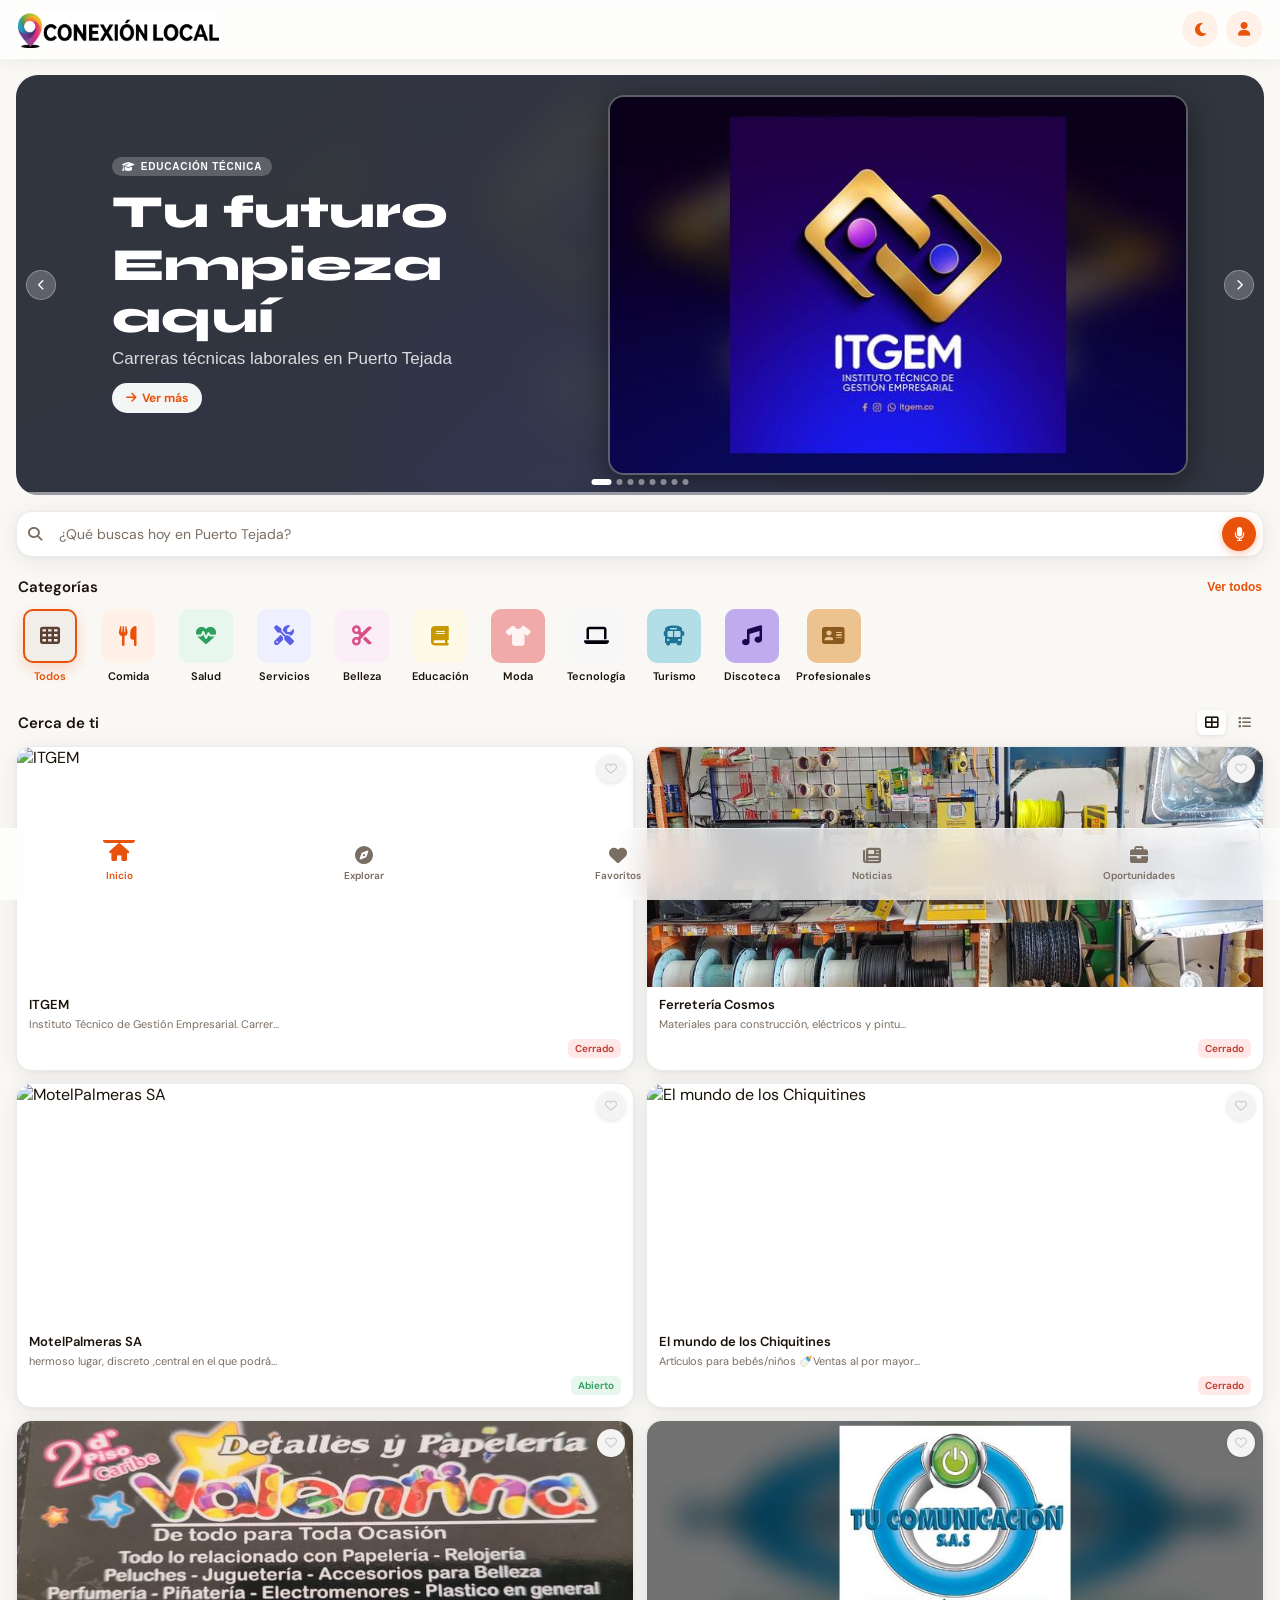
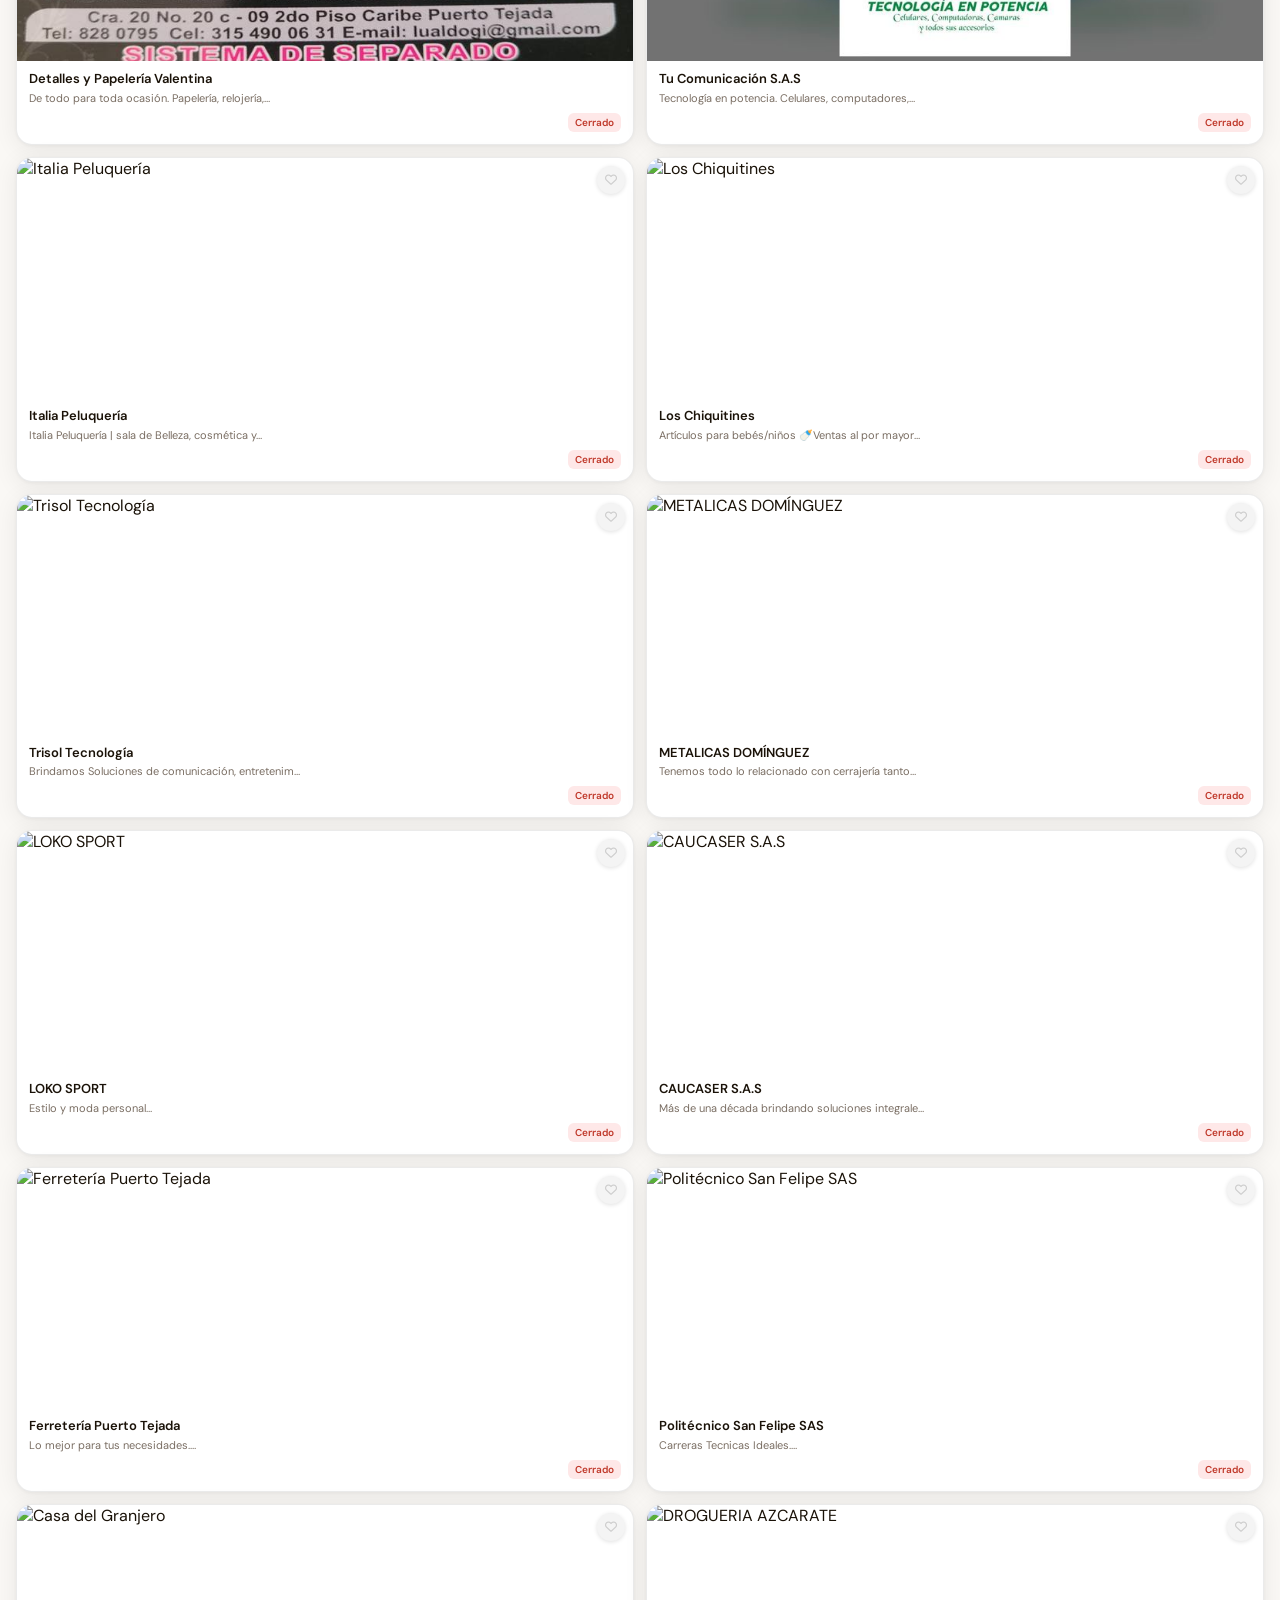
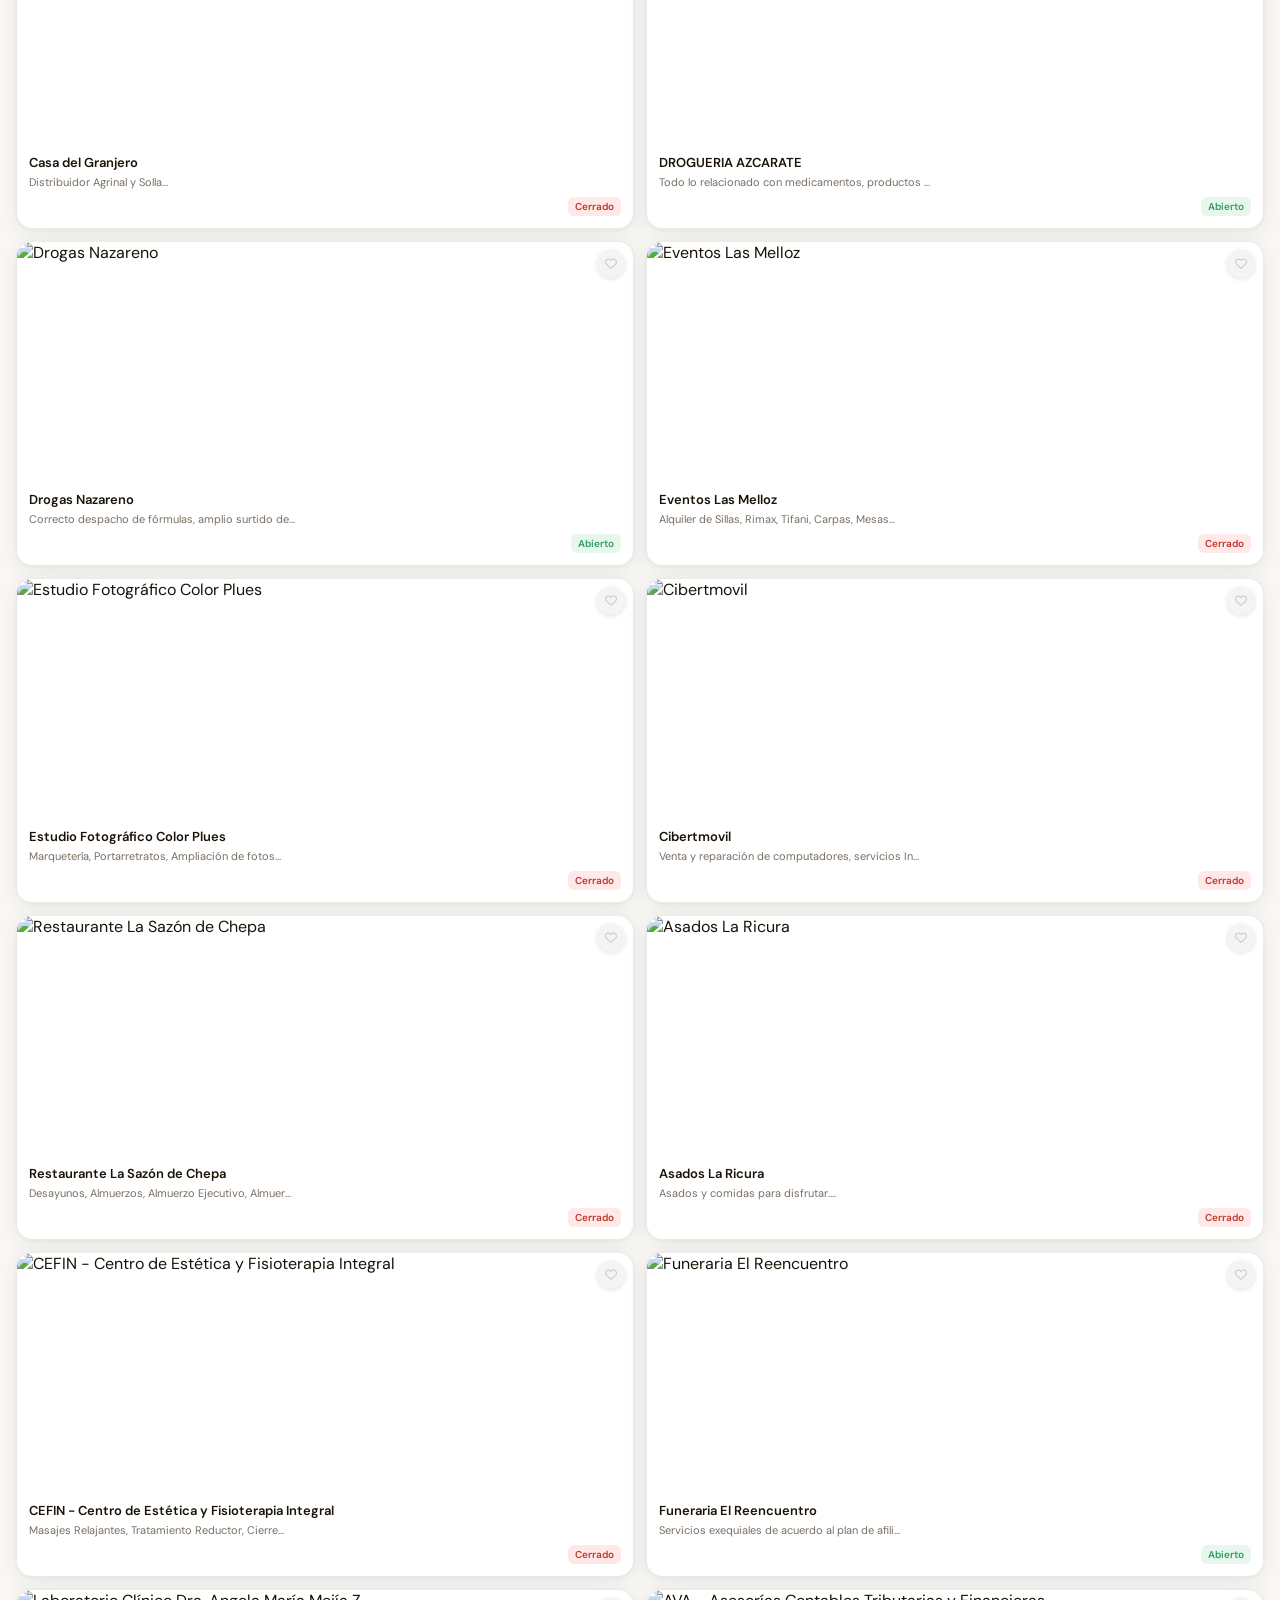
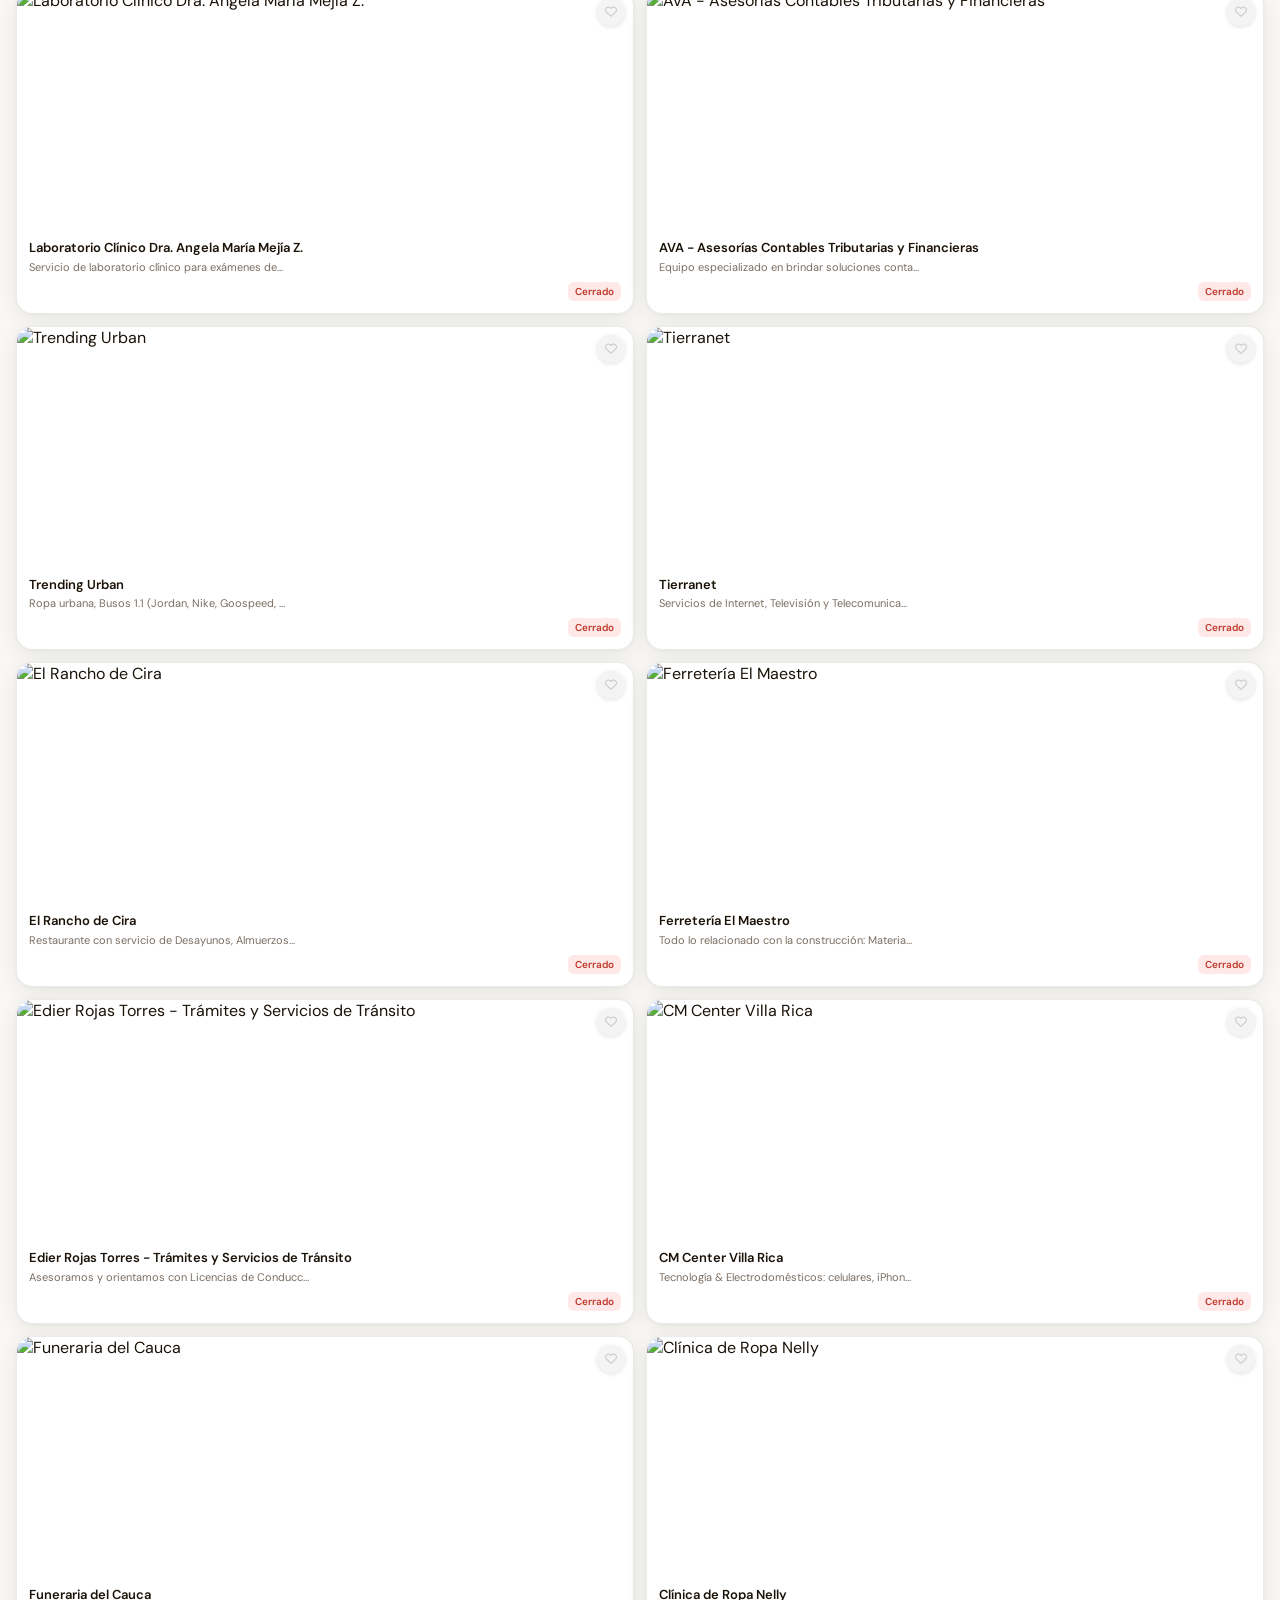
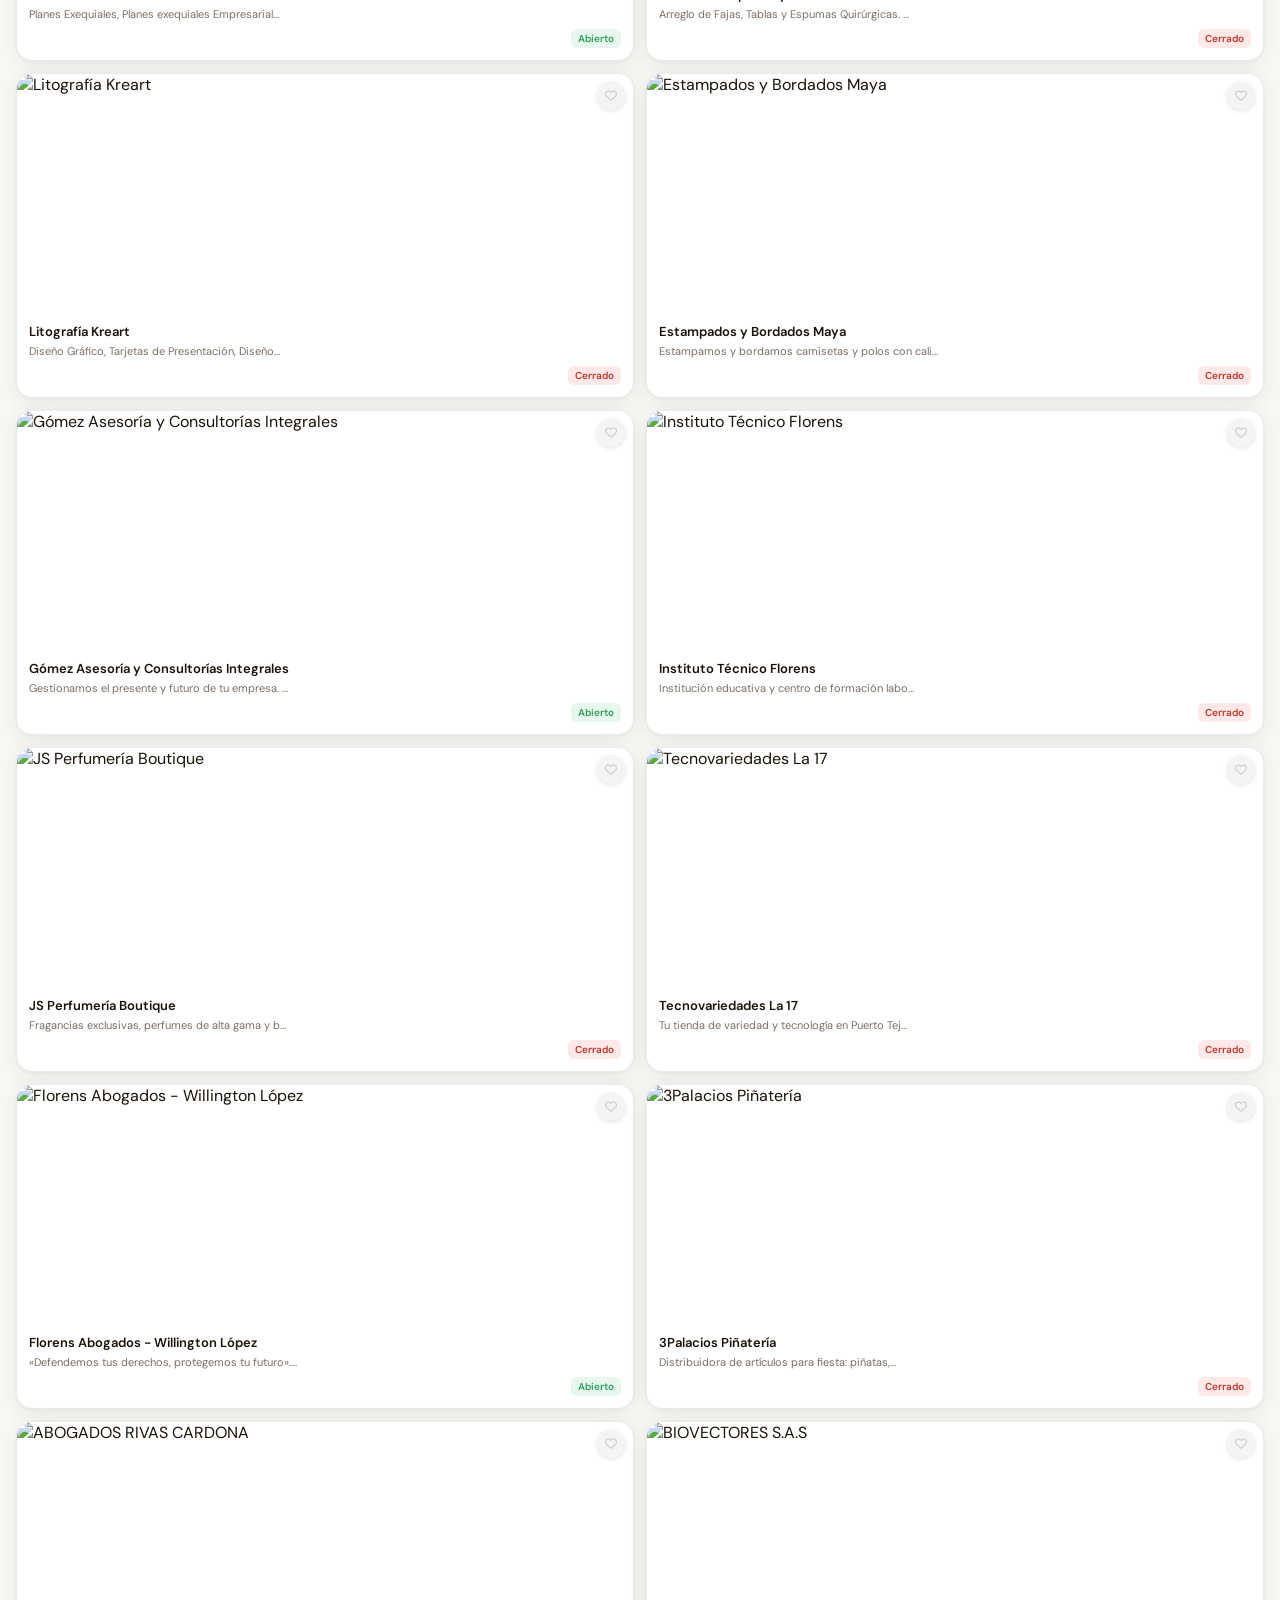
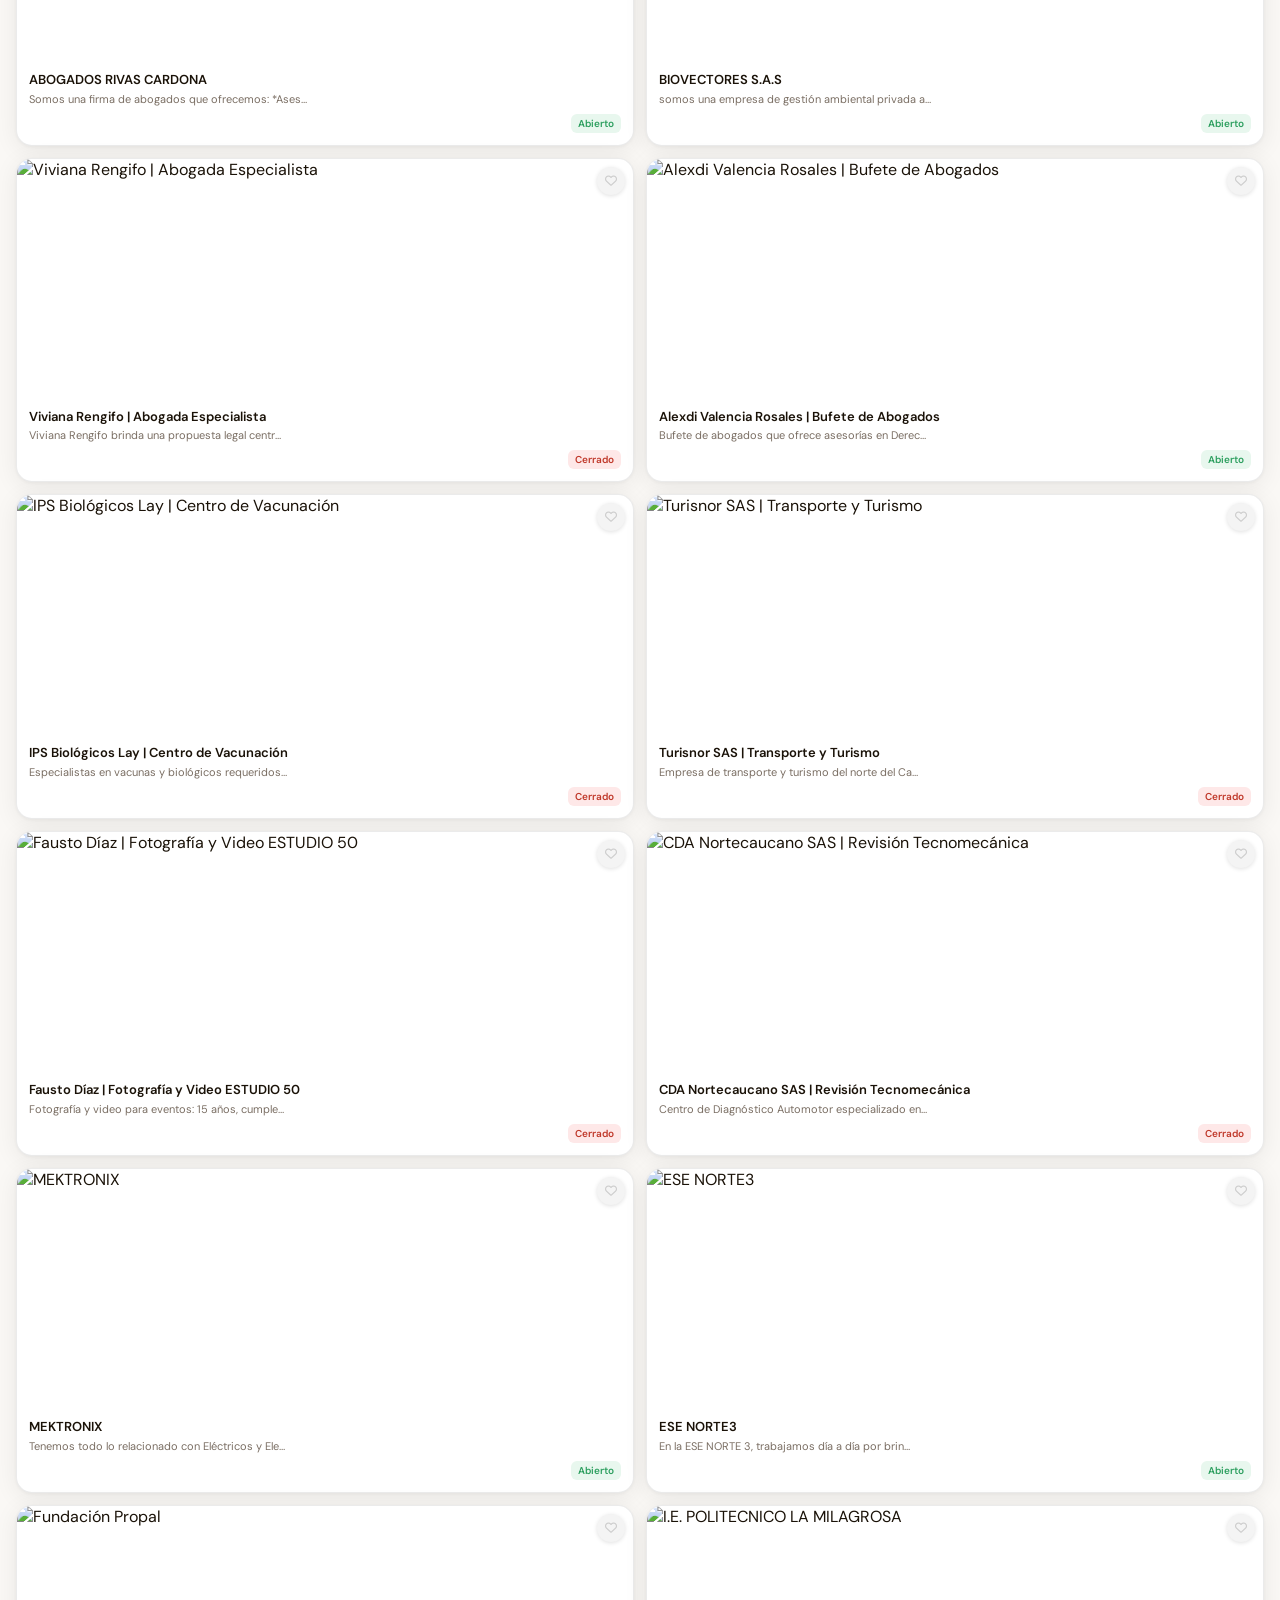
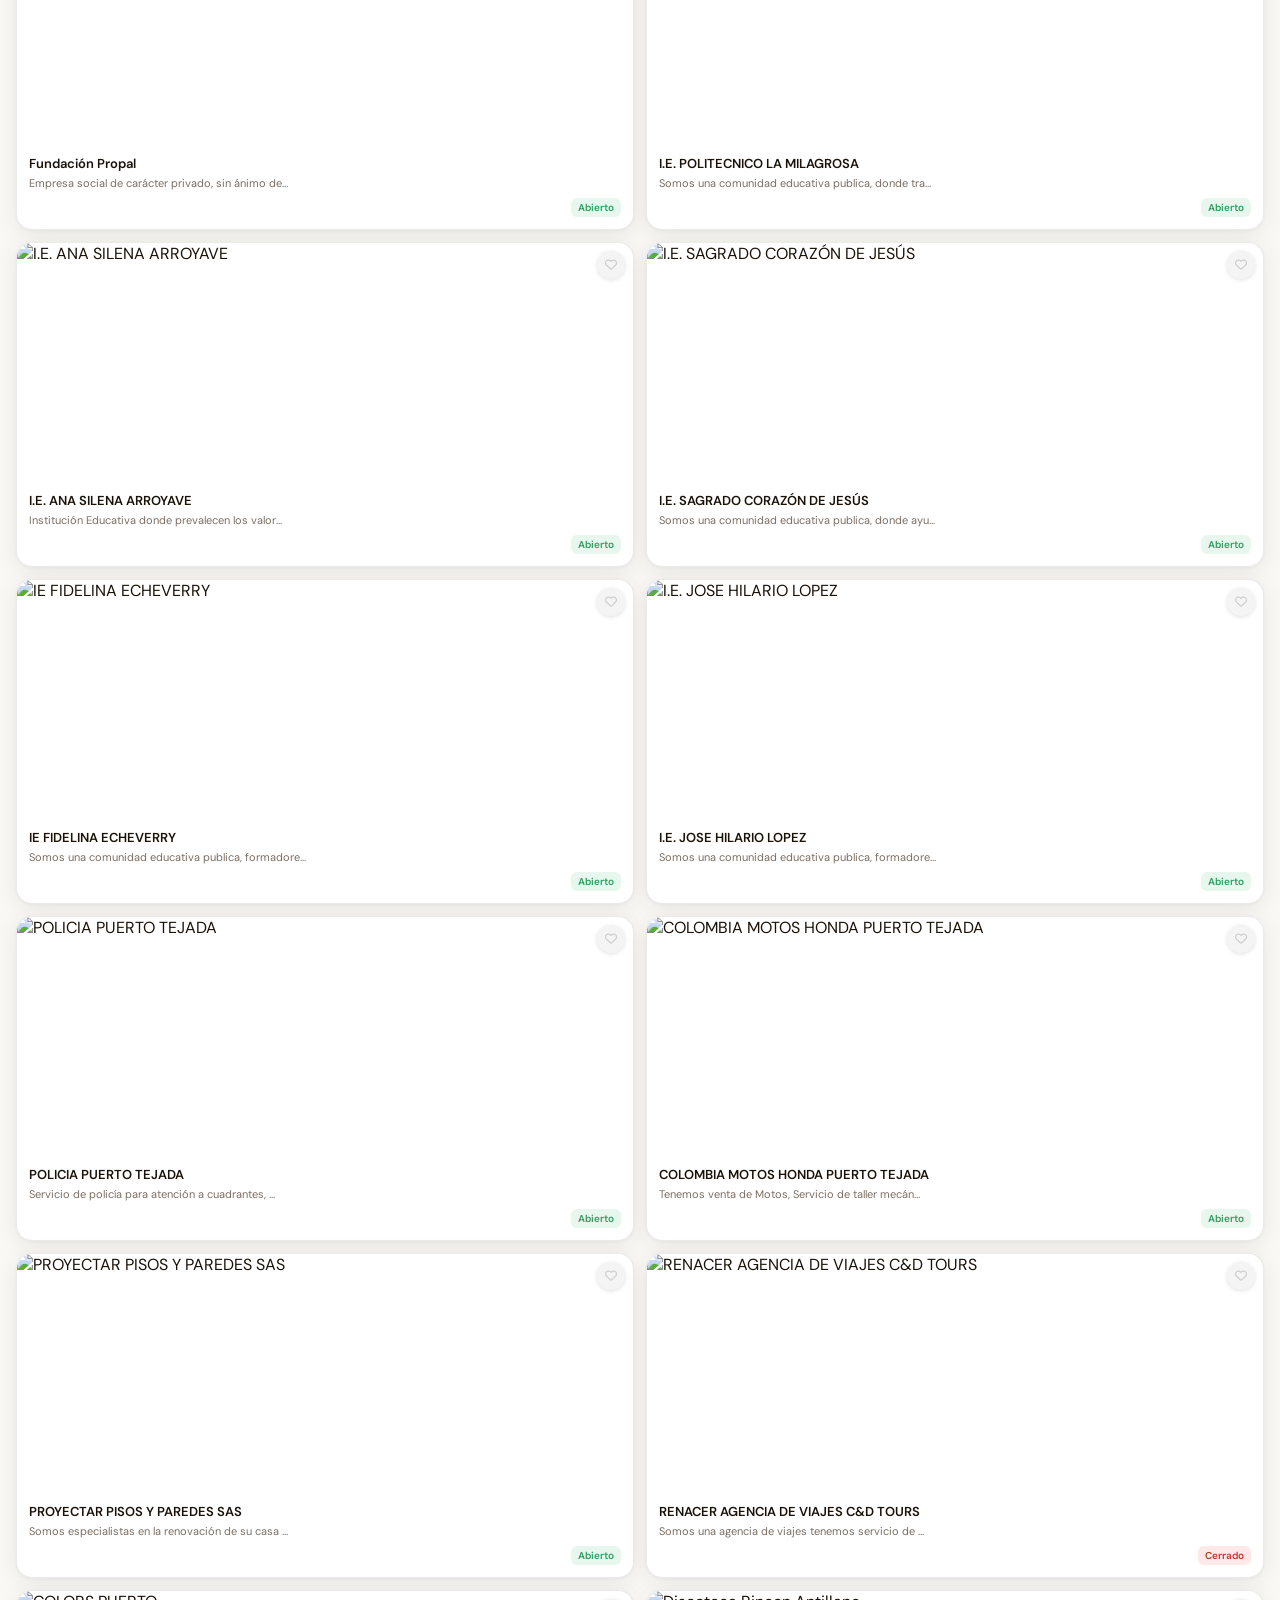
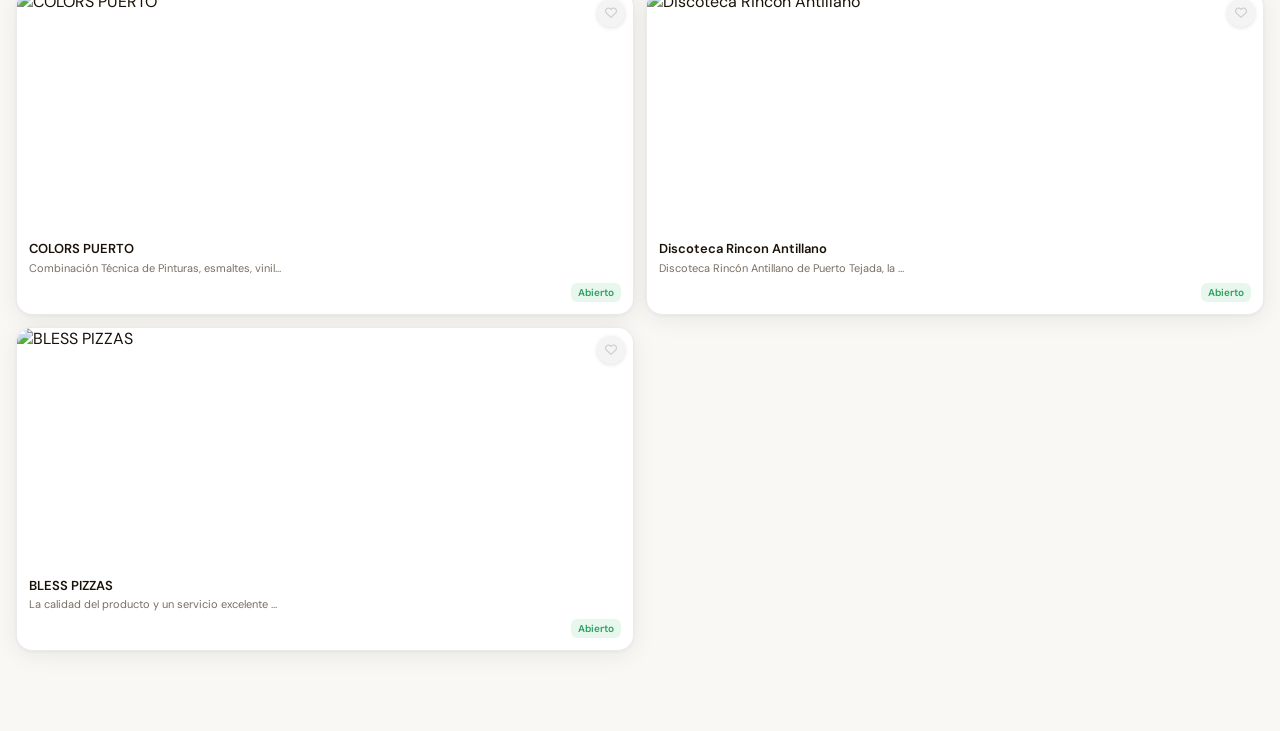
==== index.html @ dcbc68e5 "Add files via upload" ====
<!DOCTYPE html>
<html lang="es">
<head>
<meta charset="UTF-8">
<meta name="viewport" content="width=device-width, initial-scale=1.0, maximum-scale=1.0">

<!-- ── SEGURIDAD ── -->

<meta name="referrer" content="strict-origin-when-cross-origin">
<meta http-equiv="X-Content-Type-Options" content="nosniff">

<title>Conexión Local</title>
<link rel="manifest" href="manifest.json">
<link rel="stylesheet" href="estilo.css?v=20261007">
<meta name="theme-color" content="#E8520A">
<meta name="mobile-web-app-capable" content="yes">
<meta name="apple-mobile-web-app-capable" content="yes">
<meta name="apple-mobile-web-app-status-bar-style" content="default">
<link rel="apple-touch-icon" href="icon-192.png">
<link href="https://fonts.googleapis.com/css2?family=Syne:wght@700;800&family=DM+Sans:wght@400;500;600&display=swap" rel="stylesheet">
<link href="https://cdnjs.cloudflare.com/ajax/libs/font-awesome/6.5.0/css/all.min.css" rel="stylesheet">
<link rel="icon" href="coneico.ico" type="image/x-icon">

<style>
  #viewLoggedIn  { display: none !important; }
  #viewLoggedIn.active  { display: block !important; }
  #viewLoggedOut { display: none !important; }
  #viewLoggedOut.active { display: block !important; }
  #profilePhoto  { display: none; }

  /* LOADER — oculta TODO excepto el loader hasta que JS cargue */
  html { background: #FAF8F5; }
  body > *:not(#pageLoader) { visibility: hidden; }
  #pageLoader {
    position: fixed;
    inset: 0;
    display: flex;
    flex-direction: column;
    align-items: center;
    justify-content: center;
    background: #FAF8F5;
    z-index: 99999;
  }
  #pageLoader.hidden { display: none; }
  body.dark #pageLoader { background: #0F0F13; }
</style>

</head>

<script type="module">
import { initializeApp }                          from 'https://www.gstatic.com/firebasejs/10.12.0/firebase-app.js';
import { getAuth, GoogleAuthProvider, signInWithPopup, signOut, onAuthStateChanged }
                                                  from 'https://www.gstatic.com/firebasejs/10.12.0/firebase-auth.js';
import { getFirestore, doc, setDoc, getDoc }      from 'https://www.gstatic.com/firebasejs/10.12.0/firebase-firestore.js';

const firebaseConfig = {
  apiKey:            "AIzaSyAigNSYEwYQIYp0H5Gut35MlUjmxAvcsmQ",
  authDomain:        "conexion-local-c3e0a.firebaseapp.com",
  projectId:         "conexion-local-c3e0a",
  storageBucket:     "conexion-local-c3e0a.firebasestorage.app",
  messagingSenderId: "401750323632",
  appId:             "1:401750323632:web:d7af8a1403a8c4800e2675"
};

const fbApp     = initializeApp(firebaseConfig);
const auth      = getAuth(fbApp);
const db        = getFirestore(fbApp);
const gProvider = new GoogleAuthProvider();

async function saveFavsCloud(uid, favs) {
  try { await setDoc(doc(db,'users',uid), { favorites: favs }, { merge:true }); }
  catch(e) { console.warn('Firestore write:', e); }
}

async function loadFavsCloud(uid) {
  try {
    const snap = await getDoc(doc(db,'users',uid));
    if (snap.exists() && snap.data().favorites) return snap.data().favorites;
  } catch(e) { console.warn('Firestore read:', e); }
  return null;
}

window._fbSignInGoogle = async function() {
  try {
    document.getElementById('googleBtn').classList.add('loading');
    await signInWithPopup(auth, gProvider);
  } catch(e) {
    document.getElementById('googleBtn').classList.remove('loading');
    if (e.code !== 'auth/popup-closed-by-user')
      showToast('❌ Error al iniciar sesión');
  }
};

window._fbSignOut = async function() {
  await signOut(auth);
  showToast('👋 Sesión cerrada');
};

window._fbSaveFavs = function(uid, favs) { saveFavsCloud(uid, favs); };

onAuthStateChanged(auth, async (user) => {
  window._fbUser = user || null;
  if (user) {
    const cloudFavs = await loadFavsCloud(user.uid);
    if (cloudFavs) {
      const merged = [...new Set([...favorites, ...cloudFavs])];
      favorites.length = 0;
      merged.forEach(f => favorites.push(f));
      localStorage.setItem('cl_fav', JSON.stringify(favorites));
      render(activeFilter ? data.filter(d => d.cat === activeFilter) : data);
    }
    showToast(`👋 ¡Hola, ${user.displayName.split(' ')[0]}!`);
  }
  if (typeof window._fbUpdateProfileUI === 'function')
    window._fbUpdateProfileUI(user);
});
</script>


<body>

<div class="loader-wrapper" id="pageLoader" style="visibility:visible">
  <img src="coneico.png" alt="Cargando..." class="pin-loader">
  <div class="pin-shadow"></div>
</div>


<!-- HEADER -->
<header>
  <img src="[data-uri]" class="header-logo" alt="Conexión Local">
  <div class="header-right">
    <button class="dark-toggle" id="darkToggle" onclick="toggleDark()" aria-label="Cambiar modo oscuro" title="Modo oscuro">
      <i class="fas fa-moon" id="darkIcon" aria-hidden="true"></i>
    </button>
    <button class="avatar-btn" onclick="openProfile()" aria-label="Abrir perfil">
      <i class="fas fa-user" aria-hidden="true"></i>
    </button>

    <button class="dark-toggle install-btn" id="btn-install"
    aria-label="Instalar Conexión Local" title="Instalar app" hidden>
    <i class="fas fa-download" aria-hidden="true"></i>
   </button>

  </div>
  
</header>

<!-- iOS Install Modal -->
<div class="ios-modal" id="ios-install-modal" hidden>
  <div class="ios-modal-content" role="dialog" aria-modal="true" aria-labelledby="ios-modal-title">
    <header>
      <h2 id="ios-modal-title">📲 Instalar Conexión Local</h2>
      <button class="ios-close" id="ios-modal-close" aria-label="Cerrar">✕</button>
    </header>
    <div class="ios-modal-body">
      <p>Para instalar la app en tu iPhone o iPad:</p>
      <ol class="hint-small" style="padding-left:1.2rem;margin-top:0.5rem;line-height:1.8;">
        <li>Toca el botón <strong>Compartir</strong> <span style="font-size:1.1rem;">⎙</span> en Safari</li>
        <li>Selecciona <strong>"Agregar a pantalla de inicio"</strong></li>
        <li>Toca <strong>"Agregar"</strong></li>
      </ol>
      <div style="display:flex;gap:10px;margin-top:1rem;justify-content:flex-end;">
        <button class="ios-close" id="ios-modal-done"
          style="background:var(--primary);color:#fff;border:none;padding:8px 16px;border-radius:8px;font-weight:600;cursor:pointer;">
          ¡Entendido!
        </button>
      </div>
    </div>
  </div>
</div>



<!-- CONTENIDO INICIO / DIRECTORIO -->
<div id="sectionInicio">

<!-- HERO CAROUSEL -->
<div class="hero-carousel" id="heroCarousel">
  <div class="hero-track" id="heroTrack">

    <!-- Slide 1 — ITGEM -->
    <div class="hero-slide banner-educacion">
      <div class="hero-slide-bg" style="background-image:url('[data-uri]');"></div>
      <div class="hero-content">
        <div class="hero-tag"><i class="fas fa-graduation-cap"></i> Educación técnica</div>
        <div class="hero-title">Tu futuro<br>Empieza aquí</div>
        <div class="hero-sub">Carreras técnicas laborales en Puerto Tejada</div>
        <button class="hero-cta" onclick="filterCategory('educacion',document.querySelector('[data-cat=educacion]'))"><i class="fas fa-arrow-right"></i> Ver más</button>
      </div>
      <div class="hero-img-side"><img src="[data-uri]" alt="ITGEM"></div>
    </div>

    <!-- Slide 2 — Tu Comunicación -->
    <div class="hero-slide banner-comunicacion">
      <div class="hero-slide-bg" style="background-image:url('[data-uri]');"></div>
      <div class="hero-content">
        <div class="hero-tag"><i class="fas fa-mobile-alt"></i> Tecnología</div>
        <div class="hero-title">Tecnología<br>En potencia</div>
        <div class="hero-sub">Celulares, computadores y servicio técnico</div>
        <button class="hero-cta" onclick="filterCategory('servicios',document.querySelector('[data-cat=servicios]'))"><i class="fas fa-arrow-right"></i> Ver más</button>
      </div>
      <div class="hero-img-side"><img src="[data-uri]" alt="Tu Comunicación"></div>
    </div>

    <!-- Slide 3 — Ferretería Cosmos -->
    <div class="hero-slide banner-ferreteria">
      <div class="hero-slide-bg" style="background-image:url('[data-uri]');"></div>
      <div class="hero-content">
        <div class="hero-tag"><i class="fas fa-tools"></i> Ferretería</div>
        <div class="hero-title">Todo para<br>Construir</div>
        <div class="hero-sub">Materiales, eléctricos, pinturas y más</div>
        <button class="hero-cta" onclick="filterCategory('servicios',document.querySelector('[data-cat=servicios]'))"><i class="fas fa-arrow-right"></i> Ver más</button>
      </div>
      <div class="hero-img-side"><img src="[data-uri]" alt="Ferretería Cosmos"></div>
    </div>

    <!-- Slide 4 — Papelería Valentina -->
    <div class="hero-slide banner-papeleria">
      <div class="hero-slide-bg" style="background-image:url('[data-uri]');"></div>
      <div class="hero-content">
        <div class="hero-tag"><i class="fas fa-star"></i> De todo para ti</div>
        <div class="hero-title">De todo Para<br>Toda Ocasión</div>
        <div class="hero-sub">Papelería, regalos, juguetes y corresponsal</div>
        <button class="hero-cta" onclick="filterCategory('servicios',document.querySelector('[data-cat=servicios]'))"><i class="fas fa-arrow-right"></i> Ver más</button>
      </div>
      <div class="hero-img-side"><img src="[data-uri]" alt="Papelería Valentina"></div>
    </div>

    <!-- Slide 5 — Italia Peluquería -->
    <div class="hero-slide banner-belleza">
      <div class="hero-slide-bg" style="background-image:url('imagen/SalonBelleza.jpg');"></div>
      <div class="hero-content">
        <div class="hero-tag"><i class="fas fa-star"></i> Belleza para ti</div>
        <div class="hero-title">Cortes y Uñas<br>Perfectas.</div>
        <div class="hero-sub">Peluqueria, Keratina, terapias capilares, cortes, Uñas, Iluminaciones Y mas</div>
        <button class="hero-cta" onclick="filterCategory('belleza',document.querySelector('[data-cat=belleza]'))"><i class="fas fa-arrow-right"></i> Ver más</button>
      </div>
      <div class="hero-img-side"><img src="imagen/italiLogo.jpeg" alt="Belleza">
      </div>
    </div>

    <!-- Slide 6 — CAUCASER S.A.S -->
    <div class="hero-slide banner-caucaser">
      <div class="hero-slide-bg" style="background-image:url('imagen/Caucaser.png');"></div>
      <div class="hero-content">
        <div class="hero-tag"><i class="fas fa-star"></i>servicios Multiples</div>
        <div class="hero-title">Manten<br>Tu empresa En marcha</div>
        <div class="hero-sub">Jardineria, Aseo, Estibas, Mantenimiento, Suministro de Recursos Humanos, Trabajos de Alto Riesgo</div>
        <button class="hero-cta" onclick="filterCategory('servicios',document.querySelector('[data-cat=servicios]'))"><i class="fas fa-arrow-right"></i> Ver más</button>
      </div>
      <div class="hero-img-side"><img src="imagen/CuacaTeam.png" alt="Caucaser">
      </div>
    </div>

    <!-- Slide 7 — Motel -->
    <div class="hero-slide banner-hospedaje">
      <div class="hero-slide-bg" style="background-image:url('imagen/HotelImagen.jpg');"></div>
      <div class="hero-content">
        <div class="hero-tag"><i class="fas fa-star"></i>Hospedaje</div>
        <div class="hero-title">Momentos <br>Que no Olvidarás.</div>
        <div class="hero-sub">Habitaciones sencillas,habitaciones con aire,suit,piscina</div>
        <button class="hero-cta" onclick="filterCategory('servicios',document.querySelector('[data-cat=servicios]'))"><i class="fas fa-arrow-right"></i> Ver más</button>
      </div>
      <div class="hero-img-side"><img src="imagen/HotelImagen.jpg" alt="MotelPalmeras">
      </div>
    </div>

     <!-- Slide 8 — Trisol Tecnología -->
    <div class="hero-slide banner-tecnologia-trisol">
      <div class="hero-slide-bg" style="background-image:url('imagen/LocalTri.jpeg');"></div>
      <div class="hero-content">
        <div class="hero-tag"><i class="fas fa-star"></i>Tecnología</div>
        <div class="hero-title">Trisol <br>Tecnología</div>
        <div class="hero-sub">Claro, iPhone, Crédito, Tecnología, Smartphones, Celular, Samsung, Xioami, Financiación, Internet, E-sim, Cuotas, Comunicación</div>
        <button class="hero-cta" onclick="filterCategory('servicios',document.querySelector('[data-cat=servicios]'))"><i class="fas fa-arrow-right"></i> Ver más</button>
      </div>
      <div class="hero-img-side"><img src="imagen/LocalTri.jpeg" alt="Caucaser">
      </div>
    </div>

  </div>

  <button class="hero-arrow prev" id="heroPrev"><i class="fas fa-chevron-left"></i></button>
  <button class="hero-arrow next" id="heroNext"><i class="fas fa-chevron-right"></i></button>
  <div class="hero-dots" id="heroDots"></div>
  <div class="hero-progress" id="heroProgress"></div>
</div>

<!-- SEARCH -->
<div class="search-wrap">
  <i class="fas fa-search search-icon"></i>
  <input class="search-input" id="searchInput" placeholder="¿Qué buscas hoy en Puerto Tejada?" maxlength="100" autocomplete="off" spellcheck="false">
  <button class="voice-btn" id="voiceBtn" title="Buscar por voz">
    <i class="fas fa-microphone" id="voiceIcon"></i>
  </button>
</div>

<!-- CATEGORIES -->
<div class="section-header">
  <span class="section-title">Categorías</span>
  <button class="section-link" onclick="filterCategory(null)">Ver todos</button>
</div>

<div class="categories" id="categoriesRow">
  <div class="category active" data-cat="todos" onclick="filterCategory(null, this)">
    <div class="cat-icon cat-todos"><i class="fas fa-th"></i></div>
    <span class="cat-label">Todos</span>
  </div>
  <div class="category" data-cat="comida" onclick="filterCategory('comida', this)">
    <div class="cat-icon cat-comida"><i class="fas fa-utensils"></i></div>
    <span class="cat-label">Comida</span>
  </div>
  <div class="category" data-cat="salud" onclick="filterCategory('salud', this)">
    <div class="cat-icon cat-salud"><i class="fas fa-heartbeat"></i></div>
    <span class="cat-label">Salud</span>
  </div>
  <div class="category" data-cat="servicios" onclick="filterCategory('servicios', this)">
    <div class="cat-icon cat-servicios"><i class="fas fa-tools"></i></div>
    <span class="cat-label">Servicios</span>
  </div>
  <div class="category" data-cat="belleza" onclick="filterCategory('belleza', this)">
    <div class="cat-icon cat-belleza"><i class="fas fa-cut"></i></div>
    <span class="cat-label">Belleza</span>
  </div>
  <div class="category" data-cat="educacion" onclick="filterCategory('educacion', this)">
    <div class="cat-icon cat-educacion"><i class="fas fa-book"></i></div>
    <span class="cat-label">Educación</span>
  </div>
  <div class="category" data-cat="moda" onclick="filterCategory('moda', this)">
    <div class="cat-icon cat-moda"><i class="fas fa-t-shirt"></i></div>
    <span class="cat-label">Moda</span>
  </div>
  <div class="category" data-cat="tecnologia" onclick="filterCategory('tecnologia', this)">
    <div class="cat-icon cat-tecnologia"><i class="fas fa-laptop"></i></div>
    <span class="cat-label">Tecnología</span>
  </div>

  <div class="category" data-cat="turismo" onclick="filterCategory('turismo', this)">
    <div class="cat-icon cat-turismo"><i class="fas fa-bus"></i></div>
    <span class="cat-label">Turismo</span>
  </div>

  <div class="category" data-cat="discoteca" onclick="filterCategory('discoteca', this)">
    <div class="cat-icon cat-discoteca"><i class="fas fa-music"></i></div>
    <span class="cat-label">Discoteca</span>
  </div>

  <div class="category" data-cat="profesionales" onclick="filterCategory('profesionales', this)">
    <div class="cat-icon cat-profesionales"><i class="fas fa-address-card"></i></div>
    <span class="cat-label">Profesionales</span>
  </div>
  
</div>

<!-- CARDS -->
<div class="section-header">
  <span class="section-title" id="sectionTitle">Cerca de ti</span>
  <div class="view-toggle">
    <button class="view-btn active" id="gridBtn" onclick="setView('grid')"><i class="fas fa-th-large"></i></button>
    <button class="view-btn" id="listBtn" onclick="setView('list')"><i class="fas fa-list"></i></button>
  </div>
</div>

<div class="cards-wrap">
  <div class="cards" id="cardsGrid"></div>
</div>

</div> <!-- Fin #sectionInicio -->

<!-- SECCIÓN OPORTUNIDADES -->
<div id="sectionOportunidades" class="section-oportunidades" style="display:none;">
  <!-- Oportunidades Hero Banner -->
  <div class="op-hero">
    <div class="op-hero-content">
      <div class="op-badge"><i class="fas fa-briefcase"></i> Oportunidades</div>
      <h1 class="op-hero-title">Tu próximo paso<br>está cerca</h1>
      <p class="op-hero-sub">Descubre oportunidades de empleo, convocatorias y más en tu comunidad.</p>
    </div>
    <div class="op-hero-art">
      <svg class="op-illustration-svg" viewBox="0 0 280 200" fill="none" xmlns="http://www.w3.org/2000/svg" aria-hidden="true">
        <defs>
          <linearGradient id="opGradSun" x1="0%" y1="0%" x2="100%" y2="100%">
            <stop offset="0%" stop-color="#FF9E66" />
            <stop offset="100%" stop-color="#E8520A" />
          </linearGradient>
          <linearGradient id="opGradBg" x1="0%" y1="0%" x2="100%" y2="100%">
            <stop offset="0%" stop-color="#FFF0E8" stop-opacity="0.9" />
            <stop offset="100%" stop-color="#FFE4D6" stop-opacity="0.5" />
          </linearGradient>
          <filter id="opShadow" x="-10%" y="-10%" width="120%" height="120%">
            <feDropShadow dx="0" dy="4" stdDeviation="6" flood-color="#000" flood-opacity="0.08" />
          </filter>
        </defs>
        <!-- Resplandor de fondo -->
        <g class="op-art-glow">
          <circle cx="190" cy="100" r="80" fill="url(#opGradBg)"/>
          <circle cx="90" cy="140" r="40" fill="url(#opGradBg)" opacity="0.6"/>
        </g>
        
        <!-- Elemento flotante: Birrete / Educación -->
        <g class="op-float-item op-float-1" transform="translate(195, 20)" filter="url(#opShadow)">
          <circle cx="20" cy="20" r="18" fill="#FFFFFF"/>
          <path d="M12 18l8-4 8 4-8 4-8-4z" fill="#2C231D"/>
          <path d="M15 20.5v3.5c0 2 2.5 3.5 5 3.5s5-1.5 5-3.5v-3.5" fill="#2C231D"/>
          <path d="M25 19.5v5" stroke="#F5A623" stroke-width="1.5" stroke-linecap="round"/>
        </g>
        
        <!-- Elemento flotante: Maletín / Empleo -->
        <g class="op-float-item op-float-2" transform="translate(130, 25)" filter="url(#opShadow)">
          <circle cx="18" cy="18" r="18" fill="#FFFFFF"/>
          <rect x="9" y="13" width="18" height="13" rx="2.5" fill="#E8520A"/>
          <path d="M14 13v-2a2 2 0 012-2h4a2 2 0 012 2v2" stroke="#FFFFFF" stroke-width="1.5" fill="none"/>
          <path d="M9 17h18" stroke="#FFFFFF" stroke-width="1" opacity="0.5"/>
        </g>

        <!-- Elemento flotante: Documento / Convocatoria -->
        <g class="op-float-item op-float-3" transform="translate(230, 60)" filter="url(#opShadow)">
          <circle cx="16" cy="16" r="16" fill="#FFFFFF"/>
          <rect x="10" y="8" width="12" height="16" rx="2" fill="#2D9F5F"/>
          <line x1="13" y1="13" x2="19" y2="13" stroke="#FFF" stroke-width="1.5" stroke-linecap="round"/>
          <line x1="13" y1="16" x2="19" y2="16" stroke="#FFF" stroke-width="1.5" stroke-linecap="round"/>
          <line x1="13" y1="19" x2="17" y2="19" stroke="#FFF" stroke-width="1.5" stroke-linecap="round"/>
        </g>

        <!-- Sombra base -->
        <ellipse class="op-art-shadow" cx="170" cy="175" rx="55" ry="12" fill="#000" opacity="0.06"/>
        
        <!-- Personaje y Laptop con meneo / respiración suave -->
        <g class="op-art-person">
          <path d="M135 180c2-25 15-40 35-40s33 15 35 40z" fill="url(#opGradSun)"/>
          <circle cx="170" cy="108" r="18" fill="#F8C8A5"/>
          <path d="M155 106c0-12 10-20 22-18 8 1 14 7 14 15-4-3-10-4-16-2-4 1-9 5-11 8-3-2-6-3-9-3z" fill="#2C231D"/>
          <path d="M148 160l14-10h16l14 10" stroke="#F8C8A5" stroke-width="6" stroke-linecap="round" stroke-linejoin="round"/>
          <rect x="150" y="132" width="40" height="25" rx="3" fill="#2A2A38" filter="url(#opShadow)"/>
          <rect x="154" y="135" width="32" height="18" rx="1.5" fill="#FFF0E8"/>
          <path d="M140 157h60l-5 6h-50z" fill="#3E3E4E"/>
          <circle cx="170" cy="144" r="3" fill="#E8520A"/>
        </g>
      </svg>
    </div>
  </div>

  <!-- Header de la sección de convocatorias -->
  <div class="op-section-header">
    <div class="op-header-info">
      <span class="op-section-title">Convocatorias y Empleos</span>
      <span class="op-count-badge" id="opCountBadge">20 disponibles</span>
    </div>
    <div class="op-hint">
      <i class="fas fa-hand-pointer"></i> <span>Toca cualquier imagen para verla en pantalla completa</span>
    </div>
  </div>

  <!-- Grid de Cards de Oportunidades -->
  <div class="op-grid-wrap">
    <div class="op-grid" id="opGrid">
      <!-- Se generan dinámicamente las 29 tarjetas -->
    </div>
  </div>
</div>

<!-- MODAL -->
<div class="modal-overlay" id="modalOverlay" onclick="closeModal(event)">
  <div class="modal" id="modal">
    <div class="modal-handle-row">
      <div class="modal-handle"></div>
      <button class="modal-close-btn" onclick="document.getElementById('modalOverlay').classList.remove('open'); document.body.style.overflow='';">
        Cerrar
      </button>
    </div>
    <div id="modalImgWrap"></div>
    <div class="modal-body">
      <div class="modal-cat" id="modalCat"></div>
      <div class="modal-title" id="modalTitle"></div>
      <div class="modal-desc" id="modalDesc"></div>

      <!-- Extra business info -->
      <div id="modalExtraInfo" class="modal-extra-info" style="display:none"></div>

      <div class="modal-stats" style="grid-template-columns:1fr;">
        <div class="stat-chip">
          <div class="val" id="statStatus"><span class="badge badge-open">Abierto</span></div>
          <div class="lbl">Estado actual</div>
        </div>
      </div>

      <div class="modal-actions">
        <a class="btn btn-whatsapp" id="modalWA" href="#"><i class="fab fa-whatsapp"></i> WhatsApp</a>
        <a class="btn btn-location" id="modalMapBtn" href="#" target="_blank" rel="noopener noreferrer"><i class="fas fa-map-marker-alt"></i> Mapa</a>
      </div>

      <!-- Services -->
      <div id="modalServices" style="display:none;margin-bottom:18px;"></div>

      <!-- Gallery -->
      <div id="modalGallery" style="display:none;margin-bottom:18px;"></div>

      <h4 style="font-size:14px;font-weight:600;margin-bottom:10px;">📍 Ubicación</h4>
      <a id="modalMapPlaceholder" href="#" target="_blank" rel="noopener noreferrer" style="text-decoration:none;display:block;">
        <div class="map-placeholder" id="modalMapBox">
          <i class="fas fa-map-marked-alt"></i>
          <span id="modalMapLabel">Ver en Google Maps</span>
        </div>
      </a>
    </div>
  </div>
</div>

<!-- TOAST -->
<div class="toast" id="toast"></div>

<!-- LIGHTBOX (Visor secuencial estilo Instagram) -->
<div class="lightbox" id="lightbox" onclick="closeLightbox(event)">
  <div class="lightbox-top-bar" onclick="event.stopPropagation()">
    <span class="lightbox-counter" id="lightboxCounter">1 / 1</span>
    <button class="lightbox-close" onclick="closeLightbox()" aria-label="Cerrar"><i class="fas fa-times"></i></button>
  </div>
  <button class="lightbox-nav-btn prev" id="lightboxPrevBtn" onclick="event.stopPropagation(); prevLightboxSlide()" aria-label="Anterior">
    <i class="fas fa-chevron-left"></i>
  </button>
  <div class="lightbox-stage" id="lightboxStage">
    <div id="lightboxContent"></div>
  </div>
  <button class="lightbox-nav-btn next" id="lightboxNextBtn" onclick="event.stopPropagation(); nextLightboxSlide()" aria-label="Siguiente">
    <i class="fas fa-chevron-right"></i>
  </button>
  <div class="lightbox-dots" id="lightboxDots" onclick="event.stopPropagation()"></div>
</div>

<!-- BOTTOM NAV -->
<nav class="bottom-nav" aria-label="Navegación principal">
  <button class="nav-item active" id="navInicio" onclick="goHome()" aria-label="Inicio"><i class="fas fa-home" aria-hidden="true"></i><span>Inicio</span></button>
  <button class="nav-item" id="navExplorar" onclick="goToExplorar()" aria-label="Explorar"><i class="fas fa-compass" aria-hidden="true"></i><span>Explorar</span></button>
  <button class="nav-item" id="navFavoritos" onclick="showFavsNav()" aria-label="Favoritos"><i class="fas fa-heart" aria-hidden="true"></i><span>Favoritos</span></button>
  <button class="nav-item" id="navNoticias" onclick="goToNoticias()" aria-label="Noticias"><i class="fas fa-newspaper" aria-hidden="true"></i><span>Noticias</span></button>
  <button class="nav-item" id="navOportunidades" onclick="goToOportunidades()" aria-label="Oportunidades"><i class="fas fa-briefcase" aria-hidden="true"></i><span>Oportunidades</span></button>
</nav>

<!-- PROFILE / LOGIN PANEL -->
<div class="profile-overlay" id="profileOverlay" onclick="closeProfileOutside(event)">
  <div class="profile-panel">

    <div class="profile-header" id="profileHeader">
      <button class="profile-close-btn" onclick="closeProfile()" aria-label="Cerrar">
        <i class="fas fa-times"></i>
      </button>
      <div class="profile-avatar-big" id="profileAvatarWrap">
        <i class="fas fa-user"></i>
      </div>
      <div class="profile-header-text">
        <h3 id="profileGreeting">¡Bienvenido!</h3>
        <p id="profileSubtitle">Inicia sesión para sincronizar tus favoritos</p>
      </div>
    </div>

    <!-- Vista sin sesión -->
    <div class="profile-view active" id="viewLoggedOut">
      <p class="auth-desc">Inicia sesión con Google para guardar tus favoritos en la nube y acceder desde cualquier dispositivo sin perder tu progreso.</p>
      <button class="google-btn" id="googleBtn" onclick="window._fbSignInGoogle()">
        <svg class="g-icon" viewBox="0 0 24 24" xmlns="http://www.w3.org/2000/svg">
          <path fill="#4285F4" d="M22.56 12.25c0-.78-.07-1.53-.2-2.25H12v4.26h5.92c-.26 1.37-1.04 2.53-2.21 3.31v2.77h3.57c2.08-1.92 3.28-4.74 3.28-8.09z"/>
          <path fill="#34A853" d="M12 23c2.97 0 5.46-.98 7.28-2.66l-3.57-2.77c-.98.66-2.23 1.06-3.71 1.06-2.86 0-5.29-1.93-6.16-4.53H2.18v2.84C3.99 20.53 7.7 23 12 23z"/>
          <path fill="#FBBC05" d="M5.84 14.09c-.22-.66-.35-1.36-.35-2.09s.13-1.43.35-2.09V7.07H2.18C1.43 8.55 1 10.22 1 12s.43 3.45 1.18 4.93l3.66-2.84z"/>
          <path fill="#EA4335" d="M12 5.38c1.62 0 3.06.56 4.21 1.64l3.15-3.15C17.45 2.09 14.97 1 12 1 7.7 1 3.99 3.47 2.18 7.07l3.66 2.84c.87-2.6 3.3-4.53 6.16-4.53z"/>
        </svg>
        Continuar con Google
      </button>
    </div>

    <!-- Vista con sesión -->
    <div class="profile-view" id="viewLoggedIn">
      
      <div class="profile-user-info">
        <div class="user-photo-container">
          <!-- Usaremos un div como fallback inicial si la imagen falla -->
          <div class="user-photo-fallback" id="profileInitialFallback">?</div>
          <img class="profile-user-photo" id="profilePhoto" src="" alt="Tu foto de perfil" style="display:none;" onload="this.style.display='block'; document.getElementById('profileInitialFallback').style.display='none';">
        </div>
        <div class="user-details">
          <div class="profile-user-name" id="profileName">—</div>
          <div class="profile-user-email" id="profileEmail">—</div>
        </div>
      </div>

      <div class="profile-stat-grid">
        <div class="profile-stat">
          <span class="stat-val" id="pFavCount">0</span>
          <span class="stat-lbl"><i class="fas fa-heart" style="color: #ff4757; margin-right: 4px;"></i> Favoritos</span>
        </div>
        <div class="profile-stat">
          <span class="stat-val" id="pVisits">0</span>
          <span class="stat-lbl"><i class="fas fa-eye" style="color: var(--primary); margin-right: 4px;"></i> Visitas</span>
        </div>
      </div>

      <div class="profile-info-list">
        <div class="profile-info-row">
          <div class="info-icon"><i class="fas fa-cloud"></i></div>
          <div class="info-text">
            Sincronización activa <span class="cloud-badge"><i class="fas fa-check"></i> CLOUD</span>
          </div>
        </div>
        <div class="profile-info-row">
          <div class="info-icon"><i class="fas fa-map-marker-alt"></i></div>
          <div class="info-text">Puerto Tejada, Cauca</div>
        </div>
      </div>

      <button class="signout-btn" onclick="window._fbSignOut()">
        <i class="fas fa-sign-out-alt"></i> Cerrar sesión
      </button>
      
    </div>
  </div>
</div>


<script>
const EMOJIS = {
  comida: '🍽️', salud: '💊', servicios: '🔧', belleza: '✂️', educacion: '🎓', moda:'👕', tecnologia:'💻',turismo:'🚌',
  discoteca:'🎵', profesionales:'💼'
};

const BG_COLORS = {
  comida: '#FFF0E8', salud: '#E8F7EE', servicios: '#EEF0FF',
  belleza: '#FCEEF6', educacion: '#F3EEFF',
  moda:'#1FE099', tecnologia: '#EEF0FF', turismo: '#0EA2C4', profesionales:'#D0872E'
};

const PHONES = {1:'3001234567',2:'3019876543',3:'3025551234',4:'3034445678',5:'3043332211',6:'3052223344'};

const data = [
  


{
    id:1, name:'ITGEM', cat:'educacion',
    desc:'Instituto Técnico de Gestión Empresarial. Carreras técnicas laborales, seminarios, diplomados y capacitaciones.',
    rating:4.9, reviews:78, open:true,
    address:'Carrera 18 # 17-10, Barrio Luis A. Robles (Col. San Pedro Claver)',
    phone:'3152515344',
    whatsapp:'3216131268',
    email:'itgemsedepuertotejada@gmail.com',
    catalog:'https://wa.me/c/573216131268',
    facebook:'https://www.facebook.com/share/18tPkEB22r/',
    instagram:'https://www.instagram.com/itgem.puertotejada',
    hours:'Mar–Vie 8am–12m / 2pm–5pm · Sáb–Dom 8am–1pm · Fest: cerrado',
    services:['Aux. Enfermería','Aux. Preescolar','Seguridad Ocupacional','Sistemas','Aux. Contable y Financiero','Adm. en Salud','Seminarios','Diplomados','Capacitaciones'],
    img:'./imagen/itgem.png',
    gallery:['./imagen/itgem.png', './imagen/imagen.png', '[data-uri]','[data-uri]','[data-uri]','[data-uri]']
  },

{
    id:2, name:'Ferretería Cosmos', cat:'servicios',
    desc:'Materiales para construcción, eléctricos y pinturas. Corresponsal Bancolombia, recargas a todos los operadores y más.',
    rating:4.6, reviews:41, open:true,
    hours:'Lun–Sáb 7:00 am - 7:00 pm · Dom 8:00 am – 2:00 pm · Fest: cerrado',
    address:'Carrera 20 # 18-35, ',
    whatsapp:'3155669414',
    email:'ferreteriacosmos@hotmail.es',
    facebook:'https://www.facebook.com/share/18yZpEQ6Bg/',
    instagram:'Ferreteriacosmos@hotmail.es',
    services:['Materiales construcción','Materiales eléctricos','Pinturas','Corresponsal Bancolombia','Fundación de la Mujer','Recargas operadores','Apuestas'],
    img:'[data-uri]',
    gallery:['[data-uri]','[data-uri]','[data-uri]']
  },



{ id:3, name:'MotelPalmeras SA ', cat:'servicios', 
    desc:'hermoso lugar, discreto ,central en el que podrás pasar momentos inigualables. Te esperamos 😉.', 
    rating:4.5, reviews:34, open:true,
    address:'a 15-238, Cra. 3 #15-178, Jamundí, Valle del Cauca',
    whatsapp:'3184721750',
    facebook:'https://www.facebook.com/motelpalmeras.sa?rdid=kCynuMxpLGFnbr37&share_url=https%3A%2F%2Fwww.facebook.com%2Fshare%2F1TXTF1Wiyj%2F#',
    hours:'Lun–Vie 12:00 am - 11:59 pm · Sáb–Dom 12:00 am – 11:59pm · Fest: 12:00 am – 11:59pm',
    services:['Habitaciones sencillas,habitaciones con aire,suit,piscina'],
    img:'./imagen/HotelAl.jpeg',
    gallery:['./imagen/HotelImagen.jpg','./imagen/portonHotel.jpg', './imagen/planesv.jpeg', './imagen/Piscina.jpg', './imagen/Porton2.jpg','./imagen/InteriorH.jpg', './imagen/PamerasH.jpg','./imagen/Palmeras2.jpg']

  },

  

  { id:4, name:'El mundo de los Chiquitines', cat:'servicios', 
    desc:'Artículos para bebés/niños 🍼Ventas al por mayor y al detalle 👶Todo lo relacionado con tu bebé', 
    rating:4.9, reviews:87, open:true,
    hours:'Lun–Sáb 8:00 am - 6:00 pm · Dom 9:00 am – 1:00 pm · Fest: cerrado', 
    address:'Calle 19 #19 - 20-Puerto Tejada',
    whatsapp:'3217010264',
    facebook:'https://www.facebook.com/ELMUNDODELOSCHIQUITINESPUERTOTEJADA',
    instagram:'https://www.instagram.com/elmundo.chiquitines/',
    hours:'Lun–Sáb 8am–12m / 2pm–6pm · Dom 8am–2:30pm · Fest: cerrado',
    services:['Pañalera','Leches','Pañales','Coches','Juguetería','Teteros','Extractores de Leche','Diplomados','Todo lo relacionado con el cuidado del  bebé'],
    img:'./imagen/chiquitines.jpeg',
    gallery:['./imagen/chiquitines.jpeg','./imagen/ProductosC.jpeg', './imagen/ProductosC.jpeg']


  },
  
  {
    id:5, name:'Detalles y Papelería Valentina', cat:'servicios',
    desc:'De todo para toda ocasión. Papelería, relojería, peluches, juguetería, piñatería, perfumería y más.',
    rating:4.8, reviews:63, open:true,
    address:'Carrera 20 # 20c-09, 2do Piso Supermercado Caribe',
    whatsapp:'3154900631',
    email:'lualdogi@gmail.com',
    facebook:'https://www.facebook.com/detallesypapeleria.valentina/',
    instagram:'https://www.instagram.com/detallesypapeleriavalentina',
    hours:'Lun–Sáb 7am–7pm · Dom 7am–6pm · Fest 8am–2pm',
    services:['Papelería','Relojería','Peluches','Juguetería','Piñatería','Accesorios de Belleza','Perfumería','Electrodomésticos','Plásticos','Corresponsal Bancario','Aretes','Y mucho más'],
    img:'[data-uri]',
    gallery:['./imagen/Valentina1.jpeg','./imagen/Valentina2.jpeg','./imagen/ValenV.mp4','./imagen/Valentina3.jpeg','./imagen/Valentina4.jpeg','[data-uri]','[data-uri]']
  },
  {
    id:6, name:'Tu Comunicación S.A.S', cat:'tecnologia',
    desc:'Tecnología en potencia. Celulares, computadores, parlantes, servicio técnico y accesorios tecnológicos.',
    rating:4.7, reviews:55, open:true,
    address:'Carrera 20 # 16-26, Barrio el Centro',
    phone:'3207463946',
    hours:'Lun–Mier 8:20 am - 6:00 pm · jue 8:20 - 5:00pm Sáb 8:20 am – 6:00 pm · Dom 9:00 am - 2:00 pm Fest: cerrado',
    whatsapp:'3155202783',
    facebook:'https://www.facebook.com/share/18ZV7BFHis/',
    instagram:'https://www.instagram.com/tu.comunicacion/',
    services:['Venta de Celulares','Computadores','Venta de Parlantes','Servicio Técnico','Mantenimiento de Impresoras','Forros y Protectores','Gadgets Tecnológicos'],
    img:'[data-uri]',
    gallery:['[data-uri]','[data-uri]','[data-uri]']
    },
    {
    id:7, name:'Italia Peluquería', cat:'belleza',
    desc:'Italia Peluquería | sala de Belleza, cosmética y cuidado personal',
    rating:4.9, reviews:78, open:true,
    address:'carrera 19 # 17-51 barrio el centro puerto tejada',
    whatsapp:'3184721750',
    catalog:'https://wa.me/c/573184721750',
    email:'itgemsedepuertotejada@gmail.com',
    facebook:'https://www.facebook.com/share/18zn3WB6WB/?mibextid=wwXIfr',
    instagram:'https://www.instagram.com/italiapeluqueria?',
    hours:'Mar–Vie 9:00 am - 5:00 pm · Sáb–Dom 9:00 am – 4:00 pm · Fest: cerrado · Lun: Cerrado',
    services:['Peluquería','Keratina','Terapias capilares','Cortes','Uñas','Iluminaciones','Manicure','Pedicure'],
    img:'./imagen/italiLogo.jpeg',
    gallery:['./imagen/ListaDePrecios.jpg','./imagen/SalonBelleza.jpg', './imagen/pelo3.jpg', './imagen/pelo3video.mp4', './imagen/pelo4.jpg', './imagen/pelo5.jpg','./imagen/pelo6.jpg', './imagen/pelo1.jpg','./imagen/pelo2.jpg', './imagen/uñas.jpg',]
  },

   { id:8, name:'Los Chiquitines', cat:'servicios', 
    desc:'Artículos para bebés/niños 🍼Ventas al por mayor y al detalle 👶Todo lo relacionado con tu bebé', 
    rating:4.8, reviews:86, open:true,
    address:'Calle 19 # 18 - 74-Puerto Tejada',
    whatsapp:'3217010264',
    facebook:'https://www.facebook.com/ELMUNDODELOSCHIQUITINESPUERTOTEJADA',
    instagram:'https://www.instagram.com/elmundo.chiquitines/',
    hours:'Lun–Sáb 8:00 am - 6:00 pm · Dom 8:00 am – 2:30 pm · Fest: cerrado',
    services:['Pañalera','Leches','Pañales','Coches','Juguetería','Teteros','Extractores de Leche','Diplomados','Todo lo relacionado con el cuidado del  bebé'],
    img:'./imagen/LosChiquititos.jpeg',
    gallery:['./imagen/LosChiquititos.jpeg','./imagen/Cuna.jpeg','./imagen/LosChiqui2.mp4',]
  },

  {
    id:9, name:'Trisol Tecnología', cat:'tecnologia',
    desc:'Brindamos Soluciones de comunicación, entretenimiento y servicios digitales',
    rating:4.9, reviews:78, open:true,
    address:'CL 17 # 17-18 P2 L9 Mercapava',
    phone:'3103991616',
    whatsapp:'3103991616',
    catalog:'http://www.trisoltecnologia.com',
    facebook:'https://www.facebook.com/trisoltecnologia',
    instagram:'https://www.instagram.com/trisoltecnologia/',
    hours:'Lun–Vie 8:30 am - 6:00 pm · Sáb 8:30 am – 6:00 pm · Dom: cerrado · Fest: cerrado',
    services:['Claro ','iPhone','Crédito','Tecnología','Smartphones','Celular','Samsung','Xiaomi','Financiación','Internet','E-sim','Cuotas','Comunicación'],
    img:'./imagen/Trisol.jpeg',
    gallery:['./imagen/Trisol.jpeg','./imagen/trisolVi.mp4','./imagen/LocalTri.jpeg', './imagen/AtencionTri.jpeg', './imagen/AtencionTri2.jpeg']
  },

  {
    id:10, name:'METALICAS DOMÍNGUEZ', cat:'servicios',
    desc:'Tenemos todo lo relacionado con cerrajería tanto para tu hogar con para la Industria.',
    rating:4.6, reviews:58, open:true,
    hours:'Lun–Vie 8:00 am - 5:00 pm · Sáb 8:00 am – 1:00 pm · Dom: cerrado · Fest: cerrado',
    address:'Carrera 21 # 15 - 18 Barrio el Centro',
    whatsapp:'3154121300',
    hours:'Lun–Vie 8:00 am - 5:00 pm · Sáb–Dom 9:00 am – 4:00 pm · Fest: cerrado',
    services:['Estructuras metálicas','Cortinas Enrollables','Antejardines','Puertas de lujo','Pasamanos','Rejas de seguridad','Portadas para haciendas','Encierros'],
    img:'./imagen/MetalicaL.jpeg',
    gallery:['./imagen/Metalica.jpeg','./imagen/TechoM.jpeg', './imagen/TechoM2.jpeg', './imagen/PuertaM.jpeg', './imagen/TechoM3.jpeg','./imagen/VentanaM.jpeg', './imagen/TechoM4.jpeg','./imagen/TechoM5.jpeg']
  },

  {
    id:11, name:'LOKO SPORT', cat:'moda',
    desc:'Estilo y moda personal',
    rating:4.9, reviews:78, open:true,
    address:'carrera 19 # 17-51 barrio el centro puerto tejada',
    phone:'318 8665416',
    whatsapp:'3188665416',
    hours:'Lun–Sáb 8:00 am - 7:00 pm · Dom 8:00 am – 4:00 pm · Fest: cerrado',
    services:['Ropa urbana ','Para Hombres','Short','Pantalonetas','Sudaderas','Camisetas ','Camisas','Jeans ','Camisillas','Gorras ','Accesorios','Reloj ','Chanclas','Carriel ','Bolsos','Boxer ','Medias','Sacos'],
    img:'./imagen/LokoL.jpg',
    gallery:['./imagen/LokoLocal.jpg','./imagen/CamisaL.jpg','./imagen/LokoArt.jpg','./imagen/LokoP.jpg','./imagen/gorras.jpg','./imagen/LOKO-PANTALAONES.jpg']
  },

  {
    id:12, name:'CAUCASER S.A.S', cat:'servicios',
    desc:'Más de una década brindando soluciones integrales en servicios generales, mantenimiento, obras civiles y otras soluciones en diferentes empresas Industriales y de servicios. Además, contribuimos con la generación de empleo de la región y su desarrollo social.',
    rating:4.7, reviews:68, open:true,
    address:'Calle 17 # 19–51 Barrio el Centro, Puerto Tejada, Cauca',
    phone:'317 7771223',
    whatsapp:'3177771223',
    catalog:'https://wa.me/c/573184721750',
    email:'gerencia@caucaser.com',
    facebook:'https://www.facebook.com/profile.php?id=61583624161444',
    instagram:'https://www.instagram.com/caucaser_s.a.s',
    hours:'Lun–Vie 8:00 am - 5:00 pm · Sáb–Dom 9:00 am – 4:00 pm · Fest: cerrado',
    services:['Jardineria','Aseo Y Desinfeccion','Estibas','Mantenimiento','Suministro de Recursos Humanos','Trabajo Seguro en Alturas','Trabajos de Alto Riesgo'],
    img:'./imagen/Caucaser.png',
    gallery:['./imagen/caucaser.jpg','./imagen/CuacaTeam.png','./imagen/caucuV.mp4']

  },
  
  {
    id:13, name:'Ferretería Puerto Tejada', cat:'servicios',
    desc:'Lo mejor para tus necesidades.',
    rating:4.6, reviews:68, open:true,
    hours:'Lun–Vie 7:00 am - 5:00 pm · Sáb 7:00 am – 12:00 pm · Dom: cerrado · Fest: cerrado',
    address:'Calle 17 Cra 14 Esquina',
    phone:'3164517131',
    whatsapp:'3164517131',
    hours:'Lun–Vie 8:00 am - 5:00 pm · Sáb–Dom 9:00 am – 4:00 pm · Fest: cerrado',
    services:['Herramientas manuales y eléctricas','Materiales de construcción','Pintura y decoración','Material eléctrico','Plomería y fontanería','Otros productos'],
    img:'./imagen/FERRETERIA PTO TEJADA.jpeg',
    gallery:['']

  },

  {
    id:14, name:'Politécnico San Felipe SAS', cat:'educacion',
    desc:'Carreras Tecnicas Ideales.',
    rating:4.7, reviews:68, open:true,
    address:'Cl. 15, Puerto Tejada, Cauca',
    phone:'3113389454',
    whatsapp:'3113389454',
    facebook:'https://www.facebook.com/share/18TjFcKuZD/',
    hours:'Mar–Mier 8:00 am - 5:00 pm · Sáb–Dom 7:30 am – 12:30 pm · Fest: cerrado · Lun: cerrado',
    services:['Carreras Tecnicas'],
    img:'./imagen/PoliL.jpg',
    gallery:['./imagen/Poli1.jpeg','./imagen/Poli2.jpeg','./imagen/Poli3.jpeg','./imagen/Poli4.jpeg']

  },


  {
    id:15, name:'Casa del Granjero', cat:'servicios',
    desc:'Distribuidor Agrinal y Solla',
    rating:4.7, reviews:68, open:true,
    address:'Carrera 20 # 18 24',
    phone:'312 8718334',
    whatsapp:'3128718334',
    email:'lacasadelgranjeroltda@hotmail.com',
    hours:'Lun-Sáb 8am- 7pm  ·  Dom  8am- 4pm · Fest: cerrado',
    services:['AVICULTURA','ACUICULTURA','CUNICULTURA','EQUINOS','GANADERÍA','PORCICULTURA','MASCOTAS'],
    img:'./imagen/casaAgri.png',
    gallery:[]

  },


  {
    id:16, name:'DROGUERIA AZCARATE', cat:'salud',
    desc:'Todo lo relacionado con medicamentos, productos naturales y cosmetología.',
    rating:4.7, reviews:78, open:true,
    address:'Carrera 19 # 17 – 51 Barrio el Centro.',
    phone:'315 7452619',
    whatsapp:'3157452619',
    facebook:'https://www.facebook.com/share/18TjFcKuZD/',
    services:['Inyectología','Medicamentos','Remedios','Productos Naturales','Recargas','Genéricos','Comerciales','Droguería','Analgésicos','Jarabe','protector Solar','Alcohol','Toma de Presión','Glucometría','Control de peso','Pulsómetro','Curaciones'],
    img:'./imagen/LOGODROGUERIAAZCARATE.jpg',
    gallery:['./imagen/5DROGIERIA AZCARATE.jpeg','./imagen/2DROGUERIAAZCARATE.jpg','./imagen/4DROGUERIAAZCARATE.jpg','./imagen/1DROGUERIAAZCARATE.jpg']

  },



  {
    id: 17,
    name: 'Drogas Nazareno',
    cat: 'salud',
    desc: 'Correcto despacho de fórmulas, amplio surtido de medicamentos genéricos, Comerciales y Naturales, tenemos servicio de Inyectología, Perfumería, Recargas a celulares a todos los Operadores.',
    rating: 4.6,
    reviews: 66,
    open: true,
    address: 'Carrera 20 # 17-06 (Frente a donde cuadran las Busetas para Cali)',
    phone: '317 1116683',
    whatsapp: '3171116683',
    services: ['Inyectología', 'Inyecciones', 'Medicamentos', 'Remedios', 'Perfumería', 'Productos Naturales', 'Recargas a Celulares', 'Genéricos', 'Comerciales', 'Droguería', 'Analgésicos', 'Productos de belleza', 'Productos de Aseo Personal'],
    img: './imagen/LOGODROGASNAZARENO.png',
    gallery: [ './imagen/DROGASNAZARENOPOSTER FINAL.jpeg','./imagen/2DROGASNAZARENO.jpg','./imagen/3DROGASNAZARENO.jpg','./imagen/4DROGASNAZARENO.jpg']
},

{
    id: 18,
    name: 'Eventos Las Melloz',
    cat: 'servicios',
    desc: 'Alquiler de Sillas, Rimax, Tifani, Carpas, Mesas, Manteles, Sobremanteles, Vestidos para sillas, Vajilla, Sonido para toda Ocasión, Artículos Decorativos, Tarima.',
    rating: 4.7,
    reviews: 70,
    open: true,
    address: 'Calle 20 # 21-44, Puerto Tejada – Cauca',
    phone: '312 8294544 / 317 4398783',
    whatsapp: '3128294544',
    hours: 'Lun–Vie 8:00 am - 5:00 pm · Sáb–Dom 8:00 am – 4:00 pm · Fest: cerrado',
    services: ['Alquiler', 'Sillas', 'Rimax', 'Tifani', 'Manteles', 'Sobremanteles', 'Vajilla', 'Decoración', 'Mesas', 'Carpas', 'Sonido', 'Tarima', 'Eventos'],
    img: './imagen/EventoLosM.png',
    gallery: []
},

{
    id: 19,
    name: 'Estudio Fotográfico Color Plues',
    cat: 'servicios',
    desc: 'Marquetería, Portarretratos, Ampliación de fotos, atendemos Grados, Quince Años, Bautizos, Primeras Comuniones, Bodas, Aniversarios, Restauramos todo tipo de fotografías, Estampamos camisetas, Gorras, Vasos, Fotos para embarazadas, Foto Montajes para bebes, y fotos para cualquier tipo de eventos. Grabamos todo tipo de eventos.',
    rating: 4.5,
    reviews: 50,
    open: true,
    address: 'Calle 15 # 20-47, Barrio el Centro',
    phone: '310 3894643 / 321 5469899',
    whatsapp: '3103894643',
    email: 'estudiofotograficocolorplues@gmail.com',
    hours: 'Lun–Vie 8:00 am - 5:00 pm · Sáb–Dom 8:00 am – 4:00 pm · Fest: cerrado',
    services: ['Fotos', 'Fotografías', 'Estampados', 'Eventos', 'Montajes Fotográficos', 'Restauración de fotos', 'Bautizos', 'Primeras Comuniones', 'Aniversarios', 'Bodas', 'Matrimonios', 'Quince años', 'Cumpleaños', 'Marcos', 'Marquetería'],
    img: './imagen/ESTUDIOFOTOGRAFICO.jpeg',
    gallery: []
},

{
    id: 20,
    name: 'Cibertmovil',
    cat: 'tecnologia',
    desc: 'Venta y reparación de computadores, servicios Informáticos, Cámaras de Seguridad, Dispositivos Tecnológicos, accesorios para Telefonía Celular y mucho más.',
    rating: 4.7,
    reviews: 67,
    open: true,
    address: 'Calle 17 # 19-12, Barrio el Centro',
    phone: '315 7071879 / 316 4222337',
    whatsapp: '3157071879',
    hours: 'Lun–Vie 8:00 am - 5:00 pm · Sáb–Dom 8:00 am – 4:00 pm · Fest: cerrado',
    services: ['Computadores', 'Portátiles', 'Reparación', 'Cámaras de Seguridad', 'Accesorios de Celulares', 'Reparación de Celulares', 'Reparación de Computadores', 'Dispositivos Tecnológicos', 'Parlantes'],
    img: './imagen/LOGOCIBERTMOVIL.jpg',
    gallery: ['./imagen/1CIBERTMOVIL.jpg','./imagen/2CIBERTMOVIL.jpg','./imagen/3CIBERTMOVIL.jpg','./imagen/4CIBERTMOVIL.jpg','./imagen/5CIBERTMOVIL.jpg','./imagen/6CIBERTMOVIL.jpg','./imagen/7CIBERTMOVIL.jpg',]
},


{
    id: 21,
    name: 'Restaurante La Sazón de Chepa',
    cat: 'comida',
    desc: 'Desayunos, Almuerzos, Almuerzo Ejecutivo, Almuerzo Casero, Platos a la Carta y Recetas tradicionales.',
    rating: 4.8,
    reviews: 70,
    open: true,
    address: 'Carrera 19 # 16-20, Barrio el Centro, Puerto Tejada',
    phone: '314 5929636',
    whatsapp: '3145929636',
    facebook:'https://www.facebook.com/paulo.mostacilla.7',
    instagram: 'https://www.instagram.com/asadoslaricura/',
    email: '',
    hours: 'Lun-Dom 8:00am - 4:00pm · Fest: cerrado',
    services: ['Desayunos', 'Almuerzos', 'Almuerzo Ejecutivo', 'Almuerzo Casero', 'Platos a la Carta', 'Recetas tradicionales'],
    img: './imagen/LOGOSA.jpg',
    gallery: ['./imagen/SA1.jpg','./imagen/SA2.jpg','./imagen/SA3.jpg','./imagen/SA4.jpg','./imagen/SA5.jpg','./imagen/SA6.jpg','./imagen/SA7.jpg',]
},

{
    id: 22,
    name: 'Asados La Ricura',
    cat: 'comida',
    desc: 'Asados y comidas para disfrutar.',
    rating: 4.5,
    reviews: 45,
    open: true,
    address: 'Calle 20B # 21-43',
    phone: '',
    whatsapp: '3215772012',
    facebook:'https://www.facebook.com/la.sazon.de.chepa',
    instagram: 'https://www.instagram.com/restaurante_la_sazon_de_chepa/',
    hours: 'Lun-Dom 3:00pm - 11:00pm',
    services: ['Asados','Chorizos','Picadas','Bebidas','Carnes','Adiciones'],
    img: './imagen/LOGOASADO.jpg',
    gallery: ['./imagen/ASA3.jpg','./imagen/LOGOASADO.jpg','./imagen/ASA1.jpg','./imagen/ASA2.jpg',]
},

{
    id: 23,
    name: 'CEFIN - Centro de Estética y Fisioterapia Integral',
    cat: 'belleza',
    desc: 'Masajes Relajantes, Tratamiento Reductor, Cierre de Costillas, Terapia Física y Respiratoria, SPA.',
    rating: 4.6,
    reviews: 66,
    open: true,
    address: 'Calle 18 # 18-53, Puerto Tejada - Cauca',
    phone: '316 6093576',
    whatsapp: '3166093576',
    facebook:'https://www.facebook.com/profile.php?id=100085587515747',
    instagram: 'https://www.instagram.com/cefin_oficial/',
    hours: 'Lun–Vie 8:00 am - 5:00 pm · Sáb–Dom 8:00 am – 4:00 pm · Fest: cerrado',
    services: ['Masajes', 'Terapia', 'Tratamientos Corporales', 'Reducción', 'Rejuvenecimiento', 'Depilación', 'Laser', 'Tensamax', 'Moldeo', 'Masajes Relajantes', 'Masajes Post quirúrgicos', 'Terapia física', 'Terapia Respiratoria'],
    img: './imagen/LOGOCEFIN.jpg',
    gallery: ['./imagen/1CEFI.jpg','./imagen/2CEFI.jpg','./imagen/3CEFI.jpg','./imagen/4CEFI.jpg','./imagen/5CEFI.jpg','./imagen/6CEFI.jpg','./imagen/7CEFI.jpg','./imagen/8CEFI.jpg']
},

{
    id: 24,
    name: 'Funeraria El Reencuentro',
    cat: 'servicios',
    desc: 'Servicios exequiales de acuerdo al plan de afiliación: Atención y orientación 24 horas al día, Traslado del cuerpo, Preservación del cuerpo, Cofre, Ofrenda Floral, Carteles, Trámites Legales después de entregar el certificado de defunción, Transporte. Pregunta por nuestros planes exequiales y escoge el que más se ajuste a tus necesidades.',
    rating: 4.6,
    reviews: 34,
    open: true,
    address: 'Calle 17 # 19-42, Diagonal a la cárcel de Puerto Tejada',
    phone: '318 7076293',
    whatsapp: '3187076293',
    hours: 'Atención 24 horas',
    services: ['Exequias', 'Plan', 'Flores', 'Carteles', 'Trámites Legales', 'Cementerio', 'Transporte', 'Cofre', 'Ataúd', 'Traslado del cuerpo', 'Libro de asistencia', 'Funeral'],
    img: './imagen/LOGOFUNE.jpeg',
    gallery: ['./imagen/POSTERFUNE.png']
},

{
    id: 25,
    name: 'Laboratorio Clínico Dra. Angela María Mejía Z.',
    cat: 'salud',
    desc: 'Servicio de laboratorio clínico para exámenes de Hematología, Sangre, Química Sanguínea, Orina, Inmunología, Glicemia, Urocultivos, Ácido Úrico, Creatinina, Drepanocitos, Colesterol, Perfil Lipídico, Citología, Test de Embarazo, TSH, Coprológico, Parcial de Orina, entre otros.',
    rating: 4.5,
    reviews: 24,
    open: true,
    address: 'Calle 17 # 19-41, Barrio el Centro, Puerto Tejada',
    phone: '315 5510939',
    whatsapp: '3155510939',
    hours: 'Lun–Vie 8:00 am - 5:00 pm · Sáb–Dom 8:00 am – 4:00 pm · Fest: cerrado',
    services: ['Orina', 'Hemograma', 'Plaquetas', 'Glicemia', 'Triglicéridos', 'Colesterol', 'Perfil Lipídico', 'Bilirrubinas', 'Fosfatasa', 'Hemoglobina', 'Hemoclasificación', 'Drepanocitos', 'Test de Embarazo', 'Coprológico', 'Sangre Oculta', 'Azucares Reductores', 'Factor reumatoideo', 'Proteína', 'Proteína C', 'Baciloscopia', 'KOH', 'Frotis de garganta', 'Frotis Uretral', 'Frotis Vaginal', 'TSH', 'PSA', 'VIH', 'HIV', 'Serología', 'Citología'],
    img: './imagen/LABLOGO.png',
    gallery: ['./imagen/LABLOGO.png','./imagen/1LAB.png','./imagen/2LAB.jpg','./imagen/3LAB.jpg',]
},

{
    id: 26,
    name: 'AVA - Asesorías Contables Tributarias y Financieras',
    cat: 'profesionales',
    desc: 'Equipo especializado en brindar soluciones contables y tributarias a personas naturales y jurídicas. Elaboramos Declaraciones de Renta, Liquidación de Nómina, Estados Financieros, Aportes a Seguridad Social, Liquidación de Impuestos.',
    rating: 4.7,
    reviews: 58,
    open: true,
    address: 'Calle 23A # 25-48, Villa Clarita',
    phone: '3024176518',
    whatsapp: '3024176518',
    email: 'Avaasesoria6@gmail.com',
    hours: 'Lun–Vie 8:00 am - 5:00 pm · Sáb–Dom 8:00 am – 4:00 pm · Fest: cerrado',
    services: ['Contabilidad', 'Asesoría Contable', 'DIAN', 'Asesorías Tributarias', 'Impuestos', 'Declaración de Renta', 'Estados Financieros', 'Nómina', 'Información exógena', 'IVA', 'Renta', 'Contador', 'Contador para empresas'],
    img: './imagen/LOGOAVA.jpeg',
    gallery: ['./imagen/1AVA.png','./imagen/3AVA.png','./imagen/4AVA.png',]
},

{
    id: 27,
    name: 'Trending Urban',
    cat: 'moda',
    desc: 'Ropa urbana, Busos 1.1 (Jordan, Nike, Goospeed, Hellstar, entre otros). Gorras, Camisetas, Sudaderas, Pantalonetas. Visítanos para tener el placer de atenderte.',
    rating: 4.5,
    reviews: 23,
    open: true,
    address: 'Calle 16 # 16-25, Barrio Luis A. Robles',
    phone: '322 5236163',
    whatsapp: '3225236163',
    catalog:'https://wa.me/c/573225236163',
    facebook:'https://www.facebook.com/share/1DNkytSDK6/',
    hours: 'Lun–Vie 8:00 am - 5:00 pm · Sáb–Dom 8:00 am – 4:00 pm · Fest: cerrado',
    services: ['MODA', 'URBAN', 'MODA URBANA', 'JORDAN', 'NIKE', 'GOOSPEED', 'HELLSTAR', 'BUSOS', 'GORRAS', 'CAMISETAS', 'SUDADERAS', 'PANTALONETAS', 'BERMUDAS', 'PANTALONES', 'JEAN', 'TENIS', 'ZAPATILLAS'],
    img: './imagen/LOGOTRENDING.jpeg',
    gallery: ['./imagen/1TRENDING.jpeg','./imagen/2TRENDING.jpeg','./imagen/3TRENDING.jpeg','./imagen/4TRENDING.jpeg','./imagen/5TRENDING.jpeg','./imagen/6TRENDING.jpeg','./imagen/7TRENDING.jpg']
},

{
    id: 28,
    name: 'Tierranet',
    cat: 'tecnologia',
    desc: 'Servicios de Internet, Televisión y Telecomunicaciones para hogar y empresas. Transmisión de datos, Enlaces dedicados punto a punto, IPCC TV, Call VoIP, Cableado Estructurado. Internet con Fibra Óptica FULL, súper rápido, estable y de excelente calidad. Sin cláusula de permanencia. Cobertura en: Puerto Tejada, Villa Rica, Corinto, Guachené, Padilla.',
    rating: 4.4,
    reviews: 22,
    open: true,
    address: 'Carrera 20 # 16-40, Puerto Tejada',
    phone: '313 6179204',
    whatsapp: '3218800482',
    catalog: 'https://tierranet.com.co/',
    facebook:'https://www.facebook.com/profile.php?id=61573014441921&sk=reels_tab',
    email: 'dvalencia@tierranet.com.co',
    hours: 'Lun–Vie 8:00 am - 5:00 pm · Sáb–Dom 8:00 am – 4:00 pm · Fest: cerrado',
    services: ['Internet', 'Comunicación', 'Conectividad', 'T.V.', 'Televisión', 'Datos', 'Fibra Óptica', 'Cableado', 'Cableado estructurado', 'Telecomunicaciones'],
    img: './imagen/LOGOTIERRANET.jpg',
    gallery: ['./imagen/1TIERRANET.png','./imagen/2TIERRANET.jpg','./imagen/3TIERRANET.jpg','./imagen/5TIERRANET.jpg','./imagen/videoTierraN.mp4',]
},

{
    id: 29,
    name: 'El Rancho de Cira',
    cat: 'comida',
    desc: 'Restaurante con servicio de Desayunos, Almuerzos, eventos sociales, Reuniones Corporativas, Alquiler de espacio y alimentación. Servicio de casino (Alimentación) para empresas.',
    rating: 4.6,
    reviews: 44,
    open: true,
    address: 'Carrera 25 # 25-08, Puerto Tejada',
    phone: '313 7504931',
    whatsapp: '3137504931',
    email: 'elranchodecira@gmail.com',
    facebook: 'https://www.facebook.com/ciramonta0105',
    instagram: 'https://www.instagram.com/elranchodecira/',
    hours: 'Lun–Vie 7:00 am - 3:00 pm · Sáb–Dom 7:00 am – 3:00 pm',
    services: ['Desayuno', 'Almuerzo', 'Restaurante', 'Alimentación', 'Eventos', 'Tamales', 'Costilla', 'Sancocho', 'Pescado', 'Carne', 'Chuleta', 'Lasagna', 'Postres'],
    img: './imagen/LOGORANCHO.jpg',
    gallery: ['./imagen/1ELRANCHO.jpg','./imagen/2ELRANCHO.jpg','./imagen/3ELRANCHO.jpg','./imagen/4ELRANCHO.jpg','./imagen/5ELRANCHO.jpg','./imagen/6ELRANCHO.jpg',]
},

{
    id: 30,
    name: 'Ferretería El Maestro',
    cat: 'servicios',
    desc: 'Todo lo relacionado con la construcción: Materiales eléctricos, cemento, hierro, varillas, diseños de vivienda, Pinturas y ferretería en general. Asesoría en proyectos de vivienda, Construcción de vivienda.',
    rating: 4.6,
    reviews: 33,
    open: true,
    address: 'Calle 20 # 20-52, Puerto Tejada',
    phone: '317 7927461 / 315 1846406',
    whatsapp: '3177927461',
    facebook:'https://www.facebook.com/share/19AXcuUphH/?mibextid=wwXIfr',
    email: 'elmaestroferreteria786@gmail.com',
    hours: 'Lun–Vie 8:00 am - 5:00 pm · Sáb–Dom 8:00 am – 4:00 pm · Fest: cerrado',
    services: ['Cemento', 'Hierro', 'Varillas', 'Tornillos', 'Eléctricos', 'Tubería', 'PVC', 'Chapas', 'Pegantes', 'Mallas', 'Angeo', 'Pintura', 'Herramientas', 'Plomería', 'Diseños', 'Construcción', 'Asesorías'],
    img: './imagen/LOGOFERREM.jpeg',
    gallery: ['./imagen/FERRE1.jpeg','./imagen/FERRE2.jpeg','./imagen/FERRE4.jpeg','./imagen/FERRE5.jpeg','./imagen/FERRE6.jpeg','./imagen/FERRE7.jpeg',]
},

{
    id: 31,
    name: 'Edier Rojas Torres - Trámites y Servicios de Tránsito',
    cat: 'servicios',
    desc: 'Asesoramos y orientamos con Licencias de Conducción, Matrículas, traspasos, Consultas de tránsito a nivel nacional, Traslados de cuentas, Pago de Impuestos, Permiso Internacional para conducir, refrendaciones en todas las categorías, Asesoría para cursos viales para descuento en comparendos y pago de multas.',
    rating: 4.5,
    reviews: 33,
    open: true,
    address: 'Carrera 19 # 16-37',
    phone: '323 3860625',
    whatsapp: '3233860625',
    email: 'tramitesdetransito23@gmail.com',
    hours: 'Lun–Vie 8:00 am - 5:00 pm · Sáb–Dom 8:00 am – 4:00 pm · Fest: cerrado',
    services: ['Trámites', 'Tránsito', 'Traspaso', 'Pase', 'Conducción', 'Consultas', 'Asesoría', 'Matrículas', 'Licencias', 'Impuestos', 'Refrendación', 'Cursos Viales', 'Multas', 'Comparendos', 'Runt'],
    img: './imagen/TRANSITO.jpeg',
    gallery: ['./imagen/TRANSITO.jpeg','./imagen/TRANSITO2.png']
},

{
    id: 32,
    name: 'CM Center Villa Rica',
    cat: 'tecnologia',
    desc: 'Tecnología & Electrodomésticos: celulares, iPhone, Servicio Técnico, Forros, Cargadores, Electromenores, Hogar, Neveras, Lavadoras, Estufas, Ollas, Televisores, Cabinas de sonido, Ventiladores. Crédito y diferentes formas de Financiación.',
    rating: 4.7,
    reviews: 71,
    open: true,
    address: 'Calle 2 # 5A-02, Centro Villa Rica',
    phone: '320 7988164',
    whatsapp: '3207988164',
    facebook: 'https://www.facebook.com/profile.php?id=61574368574531',
    instagram: 'https://www.instagram.com/cmcenteroficial/',
    email: 'cmcenteret@gmail.com',
    hours: 'Lun–Vie 8:00 am - 5:00 pm · Sáb–Dom 8:00 am – 4:00 pm · Fest: cerrado',
    services: ['Electrodomésticos', 'Electromenores', 'Celulares', 'iPhone', 'Servicio Técnico', 'Hogar', 'Neveras', 'Lavadoras', 'Estufas', 'Ollas', 'Televisores', 'Cabinas de sonido', 'Ventiladores', 'Crédito', 'Financiación', 'Tecnología', 'Forros', 'Cargadores'],
    img: './imagen/LOGOCM.jpg',
    gallery: ['./imagen/CM1.jpg','./imagen/CM2.jpg','./imagen/CM3.jpg','./imagen/CM4.jpg','./imagen/CM5.jpg','./imagen/CM6.jpg','./imagen/CM7.jpg','./imagen/CM8.jpg','./imagen/CM9.jpg','./imagen/CM10.jpg']
},

{
    id: 33,
    name: 'Funeraria del Cauca',
    cat: 'servicios',
    desc: 'Planes Exequiales, Planes exequiales Empresariales, Planes exequiales VIP, Cobertura Familiar, Afiliación Gratuita, Servicio de Repatriación, Atención 24 horas, Acompañamiento Profesional y Humano, Plan Mascota, Asesoría Personalizada.',
    rating: 4.7,
    reviews: 44,
    open: true,
    address: 'Carrera 19 # 16-36, Barrio el Centro, Vía Peatonal Alcaldía Puerto Tejada',
    phone: '602 3495987',
    whatsapp: '3174047635',
    email: '',
    hours: 'Atención 24 horas',
    services: ['Repatriación', 'Velación', 'Sala de Velación', 'Plan Mascota', 'Plan Exequial Mascotas', 'Funeraria'],
    img: './imagen/LOGOFU.jpg',
    gallery: ['./imagen/FU1.jpg','./imagen/FU2.jpg','./imagen/FU3.jpg','./imagen/FU4.jpg','./imagen/FU5.jpg','./imagen/FU6.jpg',]
},

{
    id: 34,
    name: 'Clínica de Ropa Nelly',
    cat: 'moda',
    desc: 'Arreglo de Fajas, Tablas y Espumas Quirúrgicas. Fábrica de Uniformes, Gorros y arreglo de ropa en general.',
    rating: 4.7,
    reviews: 66,
    open: true,
    address: 'Carrera 20 # 18-21, Segundo Piso, Barrio el Centro, Puerto Tejada',
    phone: '320 4056146',
    whatsapp: '3204056146',
    hours: 'Lun–Vie 8:00 am - 5:00 pm · Sáb–Dom 8:00 am – 4:00 pm · Fest: cerrado',
    services: ['Fajas', 'Tablas para fajas', 'Arreglo de fajas', 'Uniformes', 'Uniformes de Enfermería', 'Arreglo de ropa', 'Gorros'],
    img: './imagen/LOGOCK.jpg',
    gallery: ['./imagen/CK1.jpg','./imagen/CK2.jpg','./imagen/CK3.jpg','./imagen/CK4.jpg']
},

{
    id: 35,
    name: 'Litografía Kreart',
    cat: 'servicios',
    desc: 'Diseño Gráfico, Tarjetas de Presentación, Diseños Publicitarios, Estampados para camisetas, Almanaques, Calendarios, Talonarios, Suministros de papelería.',
    rating: 4.9,
    reviews: 61,
    open: true,
    address: 'Carrera 19 # 16-25, Barrio el Centro, Puerto Tejada',
    phone: '318 8473211',
    whatsapp: '3188473211',
    instagram: 'https://www.instagram.com/kreart_litografia/',
    hours: 'Lun–Vie 8:00 am - 5:00 pm · Sáb–Dom 8:00 am – 4:00 pm · Fest: cerrado',
    services: ['Litografía', 'Tarjetas de Presentación', 'Almanaques', 'Calendarios', 'Talonarios', 'Diseño Gráfico', 'Suministros de Papelería', 'Impresos'],
    img: './imagen/KREARTLOGO.png',
    gallery: ['./imagen/KREARTLOGO.png','./imagen/1KREART.png',]
},


{
    id: 36,
    name: 'Estampados y Bordados Maya',
    cat: 'moda',
    desc: 'Estampamos y bordamos camisetas y polos con calidad, confort y estilo en tela piqué transpirable y duradera. Especialistas en DTF, apliques, sublimación, gorras, uniformes, dotaciones y confección.',
    rating: 4.8,
    reviews: 38,
    open: true,
    address: 'Carrera 20 # 18-72 Segundo Piso, Barrio el Centro, Puerto Tejada',
    phone: '315 3562664',
    whatsapp: '3153562664',
    instagram: 'https://www.instagram.com/newtonhernandezhurtado',
    facebook: 'https://www.facebook.com/newton.hernandezhurtado',
    hours: 'Lun–Sáb 8:00 am - 6:00 pm · Dom cerrado · Fest: cerrado',
    services: ['Estampados', 'Bordados', 'Camisetas Polo', 'Camisetas', 'Estampado DTF', 'Apliques', 'Sublimación', 'Gorras', 'Uniformes', 'Dotación empresarial', 'Confección'],
    img: './imagen/maya-logo.jpeg',
    gallery: [
      './imagen/maya-logo.jpeg',
      './imagen/maya-2.jpeg',
      './imagen/maya-img2.jpeg',
      './imagen/maya-img3.jpg',
      './imagen/maya-img4.jpg',
      './imagen/maya-img5.jpg',
      './imagen/maya-img7.jpg',
      './imagen/maya-img9.jpg',
      './imagen/maya-img11.jpg',
      './imagen/maya-taller.jpeg'
    ]
},

{
    id: 37,
    name: 'Gómez Asesoría y Consultorías Integrales',
    cat: 'servicios',
    desc: 'Gestionamos el presente y futuro de tu empresa. Especialistas en Seguridad y Salud en el Trabajo (SG-SST), afiliaciones parafiscales (ARL, EPS, Pensión, Caja), calidad ISO 9001, riesgo psicosocial, selección de personal y catering para eventos corporativos.',
    rating: 5.0,
    reviews: 29,
    open: true,
    address: 'Puerto Tejada, Cauca (Cobertura Valle y Cauca)',
    phone: '315 2120746',
    whatsapp: '3152120746',
    hours: 'Lun–Vie 8:00 am - 6:00 pm · Sáb 8:00 am - 1:00 pm · Fest: cerrado',
    services: ['Seguridad y Salud en el Trabajo (SST)', 'Implementación SG-SST', 'Auditorías SST e ISO 9001', 'Afiliaciones Parafiscales (EPS, ARL, Pensión)', 'Capacitaciones SST', 'Riesgo psicosocial', 'Selección de personal', 'Coaching y bienestar laboral', 'Fichas técnicas', 'Catering para eventos corporativos'],
    img: './imagen/gomez-asesoria-logo.jpg',
    gallery: [
      './imagen/gomez-asesoria-logo.jpg',
      './imagen/gomez-asesoria-2.jpg'
    ]
},

{
    id: 38,
    name: 'Instituto Técnico Florens',
    cat: 'educacion',
    desc: 'Institución educativa y centro de formación laboral en Puerto Tejada. Programas técnicos aprobados por la Secretaría de Educación en Salud, Belleza, Administrativa, Tecnología y Diseño. Clases flexibles fines de semana con matrícula, papelería, póliza y carnet gratis.',
    rating: 4.9,
    reviews: 52,
    open: true,
    address: 'Carrera 22 # 20-02, Barrio La Esperanza, Puerto Tejada',
    phone: '311 7371810',
    whatsapp: '3117371810',
    hours: 'Sáb 7:30 am - 3:00 pm · Dom 8:00 am - 3:00 pm · Lun–Vie 8:00 am - 5:00 pm',
    services: ['Auxiliar de Enfermería', 'Servicios Farmacéuticos', 'Cosmetología y Estética', 'Peluquería Integral', 'Estética de Manos y Pies', 'Maquillaje Profesional', 'Laboratorio Clínico', 'Sistemas e Informática', 'Administración y Contable', 'Secretariado Ejecutivo', 'Recursos Humanos', 'Primera Infancia', 'Diseño Gráfico', 'Confección Textil y Modas', 'Salud Ocupacional'],
    img: './imagen/florens-instituto-logo.png',
    gallery: [
      './imagen/florens-instituto-logo.png',
      './imagen/florens-instituto-1.jpg',
      './imagen/florens-instituto-2.jpg'
    ]
},

{
    id: 39,
    name: 'JS Perfumería Boutique',
    cat: 'belleza',
    desc: 'Fragancias exclusivas, perfumes de alta gama y boutique de accesorios. Variedad en regalos y detalles para toda ocasión. Envíos a todo el país y facilidades de crédito disponibles.',
    rating: 4.9,
    reviews: 41,
    open: true,
    address: 'Calle 17 # 19-32 Barrio el Centro, Puerto Tejada',
    phone: '302 4606061',
    whatsapp: '3024606081',
    email: 'jsperfumeriaboutique@gmail.com',
    facebook: 'https://www.facebook.com/jsperfumeriaboutique',
    instagram: 'https://www.instagram.com/jsperfumeriaboutique',
    hours: 'Lun–Sáb 8:30 am - 6:30 pm · Dom 9:00 am - 2:00 pm · Fest: cerrado',
    services: ['Perfumería fina', 'Perfumes importados', 'Fragancias exclusivas', 'Boutique de moda', 'Accesorios', 'Regalos y detalles', 'Envíos nacionales', 'Créditos disponibles'],
    img: './imagen/js-perfumeria-logo.jpg',
    gallery: [
      './imagen/js-perfumeria-logo.jpg',
      './imagen/js-perfumeria-1.jpg',
      './imagen/js-perfumeria-2.jpg',
      './imagen/js-perfumeria-3.jpg',
      './imagen/js-perfumeria-4.png'
    ]
},

{
    id: 40,
    name: 'Tecnovariedades La 17',
    cat: 'tecnologia',
    desc: 'Tu tienda de variedad y tecnología en Puerto Tejada. Cabinas de sonido, micrófonos, proyectores, bicimotos y scooter eléctricas, celulares, accesorios y electrodomésticos menores. Ventas mayoristas y al detal con créditos y envíos a toda Colombia.',
    rating: 4.8,
    reviews: 34,
    open: true,
    address: 'Calle 17 # 19-22 Barrio el Centro, Puerto Tejada',
    phone: '318 2469529',
    whatsapp: '3182469529',
    facebook: 'https://www.facebook.com/search/top?q=Tecnovariedades%20La%2017',
    instagram: 'https://www.instagram.com/tecnovariedadesla17',
    hours: 'Lun–Sáb 8:00 am - 6:30 pm · Dom 9:00 am - 1:30 pm · Fest: cerrado',
    services: ['Celulares y accesorios', 'Cabinas de sonido', 'Micrófonos', 'Proyectores', 'Bicimotos eléctricas', 'Scooter eléctricas', 'Electrodomésticos menores', 'Envíos a toda Colombia', 'Créditos disponibles', 'Ventas por mayor y detal'],
    img: './imagen/tecnovariedades-logo.jpg',
    gallery: [
      './imagen/tecnovariedades-logo.jpg',
      './imagen/tecnovariedades-1.webp',
      './imagen/tecnovariedades-2.webp',
      './imagen/tecnovariedades-3.jpeg',
      './imagen/tecnovariedades-4.jpg',
      './imagen/tecnovariedades-5.jpg',
      './imagen/tecnovariedades-6.jpg',
      './imagen/tecnovariedades-7.jpg'
    ]
},

{
    id: 41,
    name: 'Florens Abogados - Willington López',
    cat: 'profesionales',
    desc: '«Defendemos tus derechos, protegemos tu futuro». Especialistas en Derecho de Familia (alimentos, visitas, custodias, divorcios, REDAM, sucesiones), Derecho Disciplinario, Responsabilidad Fiscal ante Contralorías y Derecho Disciplinario Educativo. Sedes en Puerto Tejada, Jamundí y Cali con cobertura nacional.',
    rating: 5.0,
    reviews: 48,
    open: true,
    address: 'Carrera 22 # 20-02, Barrio La Esperanza, Puerto Tejada (Sedes Jamundí y Cali)',
    phone: '314 6807213',
    whatsapp: '3146807213',
    hours: 'Lun–Vie 8:00 am - 6:00 pm · Sáb 8:00 am - 1:00 pm · Fest: cerrado',
    services: ['Derecho de Familia', 'Fijación de Alimentos y Custodia', 'Divorcios y Liquidación Conyugal', 'Sucesiones y Herencias', 'Inscripción en REDAM', 'Conciliaciones ICBF y Comisarías', 'Defensa Disciplinaria Funcionarios', 'Responsabilidad Fiscal Contraloría', 'Defensa Docentes y Directivos', 'Manuales de Convivencia y Reglamentos'],
    img: './imagen/florens-abogados-logo.png',
    gallery: [
      './imagen/florens-abogados-logo.png',
      './imagen/florens-abogados-1.jpg',
      './imagen/florens-abogados-abo1.jpg',
      './imagen/florens-abogados-abo2.jpg'
    ]
},


{
    id: 42,
    name: '3Palacios Piñatería',
    cat: 'servicios',
    desc: 'Distribuidora de artículos para fiesta: piñatas, sorpresas, regalos, decoraciones, desechables, peluches, empaque de detalles, globos en helio, juguetería, dulcería y papelería. Todo un mundo de detalles para tu fecha especial.',
    rating: 4.9,
    reviews: 45,
    open: true,
    address: 'Calle 18 # 18-65 Barrio el Centro / Sede 2: Calle 19 # 18-37 Barrio el Edén, Puerto Tejada',
    phone: '313 7261402',
    whatsapp: '3137261402',
    facebook: 'https://www.facebook.com/search/top?q=Distribuidora%20de%20art%C3%ADculos%20para%20fiesta%203palacios',
    hours: 'Lun–Sáb 8:00 am - 6:30 pm · Dom 9:00 am - 1:00 pm · Fest: cerrado',
    services: ['Piñatas', 'Sorpresas', 'Regalos', 'Decoraciones', 'Desechables', 'Peluches', 'Empaque de detalles', 'Globos en helio', 'Juguetería', 'Dulcería', 'Papelería'],
    img: './imagen/3palacios-logo.png',
    gallery: [
      './imagen/3palacios-logo.png',
      './imagen/3palacios-1.jpg',
      './imagen/3palacios-2.jpg',
      './imagen/3palacios-3.jpg',
      './imagen/3palacios-4.jpg',
      './imagen/3palacios-5.jpg',
      './imagen/3palacios-tarjeta.jpg'
    ]
},


{
    id: 43,
    name: 'ABOGADOS RIVAS CARDONA',
    cat: 'profesionales',
    desc: 'Somos una firma de abogados que ofrecemos: *Asesorías y atendemos casos en * ⁠Derecho Penal. * ⁠Derecho Administrativo. * ⁠Derecho Disciplinario * ⁠Derecho Civil. * ⁠Derecho De Familia. * ⁠Derecho Empresarial Y Comercial. Además, gestionamos: * Tutelas. * ⁠Derechos de Petición. * ⁠Interposición de Denuncias. * ⁠Acciones de Grupo. * ⁠Acciones Populares.',
    open: true,
    phone: '3178217559 - 3103233214',
    whatsapp: '3178217559',
    services: ['Abogado para divorcio', 'Abogado para alimentos', 'Abogado para custodia de hijos', 'Abogado para sucesiones', 'Abogado penalista', 'Defensa penal', 'Abogado paradenuncia', 'Defensa jurídica', 'derecho de petición', 'Acción de tutela', 'Abogado paraempresas','Abogado comercial','Abogado para contratos','Asesoría jurídica empresarial'],
    img: './imagen/LOGOABOGADOSRIVAS.jpg',
    gallery: [
      './imagen/LOGOABOGADOSRIVAS.jpg',
    ]
},


{
    id: 44,
    name: 'BIOVECTORES S.A.S',
    cat: 'servicios',
    desc: 'somos una empresa de gestión ambiental privada adscrita y vigilada por la Secretaría de Salud Departamental del Cauca. Con más de 15 años de experiencia técnica comprobada, ofrece un portafolio integral de saneamiento básico, control normativo de plagas (MIP), lavado técnico de tanques y tratamiento de aguas con estricto respaldo normativo',
    open: true,
    address: 'calle 12 Nro 24-53 Barrio el Triunfo, Puerto Tejada, Colombia',
    phone: '318 613 1098',
    whatsapp: '3186131098',
    email: 'biovectores.sas@gmail.com',
    facebook: 'https://www.facebook.com/Biovectoresingenieria',
    instagram: 'https://www.instagram.com/biovectores_sas/',
    services: ['Manejo Integrado de Plagas', 'Control de plagas', 'Fumigación', 'Desinfección', 'Desratización', 'Control de roedores','Control de hormiga arriera','Lavado y desinfección de tanques de agua','Plan de saneamiento básico','Gestión y saneamiento ambiental','Tratamiento de aguas','Mantenimiento de zonas verdes','Termonebulización','Capacitación en BPM','Bioseguridad – Capacitación en Bioseguridad'],
    img: './imagen/bioLL.jpg',
    gallery: [
      './imagen/BIOSASL.jpeg',
      './imagen/bio2.jpg',
      './imagen/bio3.jpg',
      './imagen/bio4.jpg',
      './imagen/bio1.jpg',
      './imagen/capaBIO.jpg'
    
    ]
},



{
    id: 45,
    name: 'Viviana Rengifo | Abogada Especialista',
    cat: 'profesionales',
    desc: 'Viviana Rengifo brinda una propuesta legal centrada en soluciones estratégicas, cercanía y tranquilidad para el cliente. Sus áreas de actuación comprenden: Asesorías Jurídicas Personalizadas, Elaboración y Revisión Rigurosa de Documentos, Representación Judicial y Administrativa, Áreas de Práctica Especializada, Orientación y Acompañamiento Integral',
    open: true,
    address: 'Puerto Tejada, Cauca (Atención presencial y virtual a nivel nacional)',
    phone: '316 849 7685',
    whatsapp: '3168497685',
    email: 'Rengifoviviana1708@gmail.com',
    facebook: 'https://www.facebook.com/viviana.rengifo/?utm_source=ig&utm_medium=social&utm_content=link_in_bio',
    instagram: 'https://www.instagram.com/vivi_rengifo/',
    hours: 'Lun–Sáb 8:00 am - 6:30 pm · Dom 9:00 am - 1:00 pm · Fest: cerrado',
    services: ['Derecho', 'Compromiso', 'Confianza', 'Soluciones Reales', 'Resultados.'],

    img: './imagen/VRLOGO.jpg',
    gallery: [
      './imagen/VR1.jpg',
      './imagen/VR2.jpg',
    
    ]
},
  

{
    id: 46,
    name: 'Alexdi Valencia Rosales | Bufete de Abogados',
    cat: 'profesionales',
    desc: 'Bufete de abogados que ofrece asesorías en Derecho Civil, Familia, Penal, Administrativo, Laboral, Tutelas, Derechos de Petición, Trámites Pensionales, Propiedad Horizontal, Cobros prejurídicos y jurídicos, para empresas y personas naturales.',
    open: true,
    address: 'Puerto Tejada, Cauca',
    phone: '318 325 5257',
    whatsapp: '3183255257',
    email: 'abagadosasociados@gmail.com',
    facebook: '',
    instagram: '',
    hours: 'Lun–Vie 8:00 am - 5:00 pm · Sáb - Dom: cerrado',
    services: [
      'Derecho Civil', 'Derecho de Familia', 'Derecho Penal',
      'Derecho Administrativo', 'Derecho Laboral', 'Tutelas',
      'Derechos de Petición', 'Trámites Pensionales', 'Propiedad Horizontal'
    ],
    img: './imagen/POSTER-ALEXDI.png',
    gallery: [
      './imagen/al1.png',
      './imagen/al12.png',
    ]
},


{
    id: 47,
    name: 'IPS Biológicos Lay | Centro de Vacunación',
    cat: 'salud',
    desc: 'Especialistas en vacunas y biológicos requeridos para la vida diaria, laborales, turísticos y educativos. Ofrecemos inmunización prioritaria y prevención especializada.',
    open: true,
    address: 'Carrera 28 #22–39 Los Sauces, Puerto Tejada',
    phone: '316 740 3445',
    whatsapp: '3167403445',
    email: '',
    facebook: '',
    instagram: '',
    hours: 'Lun–Sáb 8:00 am - 6:00 pm · Dom: cerrado',
    services: [
      'Hepatitis B', 'Fiebre Amarilla', 'Toxoide Tetánico',
      'Influenza Estacional', 'Hepatitis A', 'Meningococo',
      'Neumococo', 'Virus del Papiloma Humano', 'Varicela', 'Triple Viral'
    ],
    img: './imagen/IPSBIO.png',
    gallery: [
      './imagen/IPSBIO.png',
    ]
},


{
    id: 48,
    name: 'Turisnor SAS | Transporte y Turismo',
    cat: 'turismo',
    desc: 'Empresa de transporte y turismo del norte del Cauca. Servicios de transporte escolar, especial de pasajeros, empresarial, ejecutivo y turístico.',
    open: true,
    address: 'Carrera 26B #4-18 Barrio Emmanuel, Puerto Tejada',
    phone: '601 349 6257',
    whatsapp: '3216513961',
    email: 'turisnorsas@gmail.com',
    facebook: 'https://www.facebook.com/turisnorsas',
    instagram: 'https://instagram.com/turisnor_sas',
    hours: 'Lun–Dom 6:00 am - 8:00 pm',
    services: [
      'Transporte Escolar', 'Transporte Empresarial', 'Transporte Ejecutivo',
      'Transporte de Personal', 'Transporte Turístico'
    ],
    img: './imagen/1TURISNOR.jpeg',
    gallery: [
      './imagen/1TURISNOR.jpeg',
    ]
},


{
    id: 49,
    name: 'Fausto Díaz | Fotografía y Video ESTUDIO 50',
    cat: 'servicios',
    desc: 'Fotografía y video para eventos: 15 años, cumpleaños, bodas, matrimonios, primeras comuniones, grados, confirmaciones. Servicios de dron, estudio fotográfico, impresión de fotos y álbumes.',
    open: true,
    address: 'Carrera 48 #15bis–10, Santiago de Cali',
    phone: '305 365 7038',
    whatsapp: '3053657038',
    email: '',
    facebook: '',
    instagram: 'https://www.instagram.com/faustodiazphotographer/?hl=es-la',
    hours: 'Lun–Sáb 9:00 am - 7:00 pm · Dom: cerrado',
    services: [
      'Fotografía', 'Video', 'Eventos Sociales', 'Sesiones de Estudio',
      'Impresión de Fotos', 'Álbumes', 'Photobooks', 'Servicio de Dron'
    ],
    img: './imagen/IMAGEN7 FAUSTO DIAZ.jpg',
    gallery: [
      './imagen/IMAGEN1 FAUSTO DIAZ.jpg',
      './imagen/IMAGEN2 FAUSTO DIAZ.jpg',
      './imagen/IMAGEN3 FAUSTO DIAZ.jpg',
      './imagen/IMAGEN4 FAUSTO DIAZ.jpg',
      './imagen/IMAGEN5 FAUSTO DIAZ.jpg',
      './imagen/IMAGEN6 FAUSTO DIAZ.jpg',
      
    ]
},


{
    id: 50,
    name: 'CDA Nortecaucano SAS | Revisión Tecnomecánica',
    cat: 'servicios',
    desc: 'Centro de Diagnóstico Automotor especializado en revisión tecnomecánica para vehículos livianos y motos.',
    open: true,
    address: 'Carrera 18 #17–20 Barrio El Centro, Puerto Tejada',
    phone: '310 473 7404',
    whatsapp: '3104737404',
    email: '',
    facebook: '',
    instagram: 'https://instagram.com/cdanortecaucano',
    hours: 'Lun–Sáb 8:00 am - 6:00 pm · Dom: cerrado',
    services: [
      'Revisión Tecnomecánica', 'Vehículos Livianos', 'Motos'
    ],
    img: './imagen/LOGO2CDA.jpeg',
    gallery: [
      './imagen/GO1.jpg',
      './imagen/GO2.jpg',
      './imagen/GO3.jpg',
      './imagen/GO4.jpg',
      './imagen/GO5.jpg',
      './imagen/GO6.png',
      './imagen/GO7.jpg',
    ]
},



  {
    id: 51,
    name: 'MEKTRONIX',
    cat: 'servicios',
    desc: 'Tenemos todo lo relacionado con Eléctricos y Electrónicos, Laminas Marmolizadas, Laminas PVC Cielo, WPC, Estructuras y Ferretería - Paneles solares – Cámaras de vigilancia.',
    open: true,
    address: 'Carrera 21 # 20 – 75 - Barrio La Esperanza – Puerto Tejada',
    phone: '3104624625',
    whatsapp: '3104624625',
    email: '',
    facebook: 'https://www.facebook.com/profile.php?id=61559022170468&locale=es_LA',
    instagram: 'https://instagram.com/Mektronix_1',
    hours: '',
    services: [
      'Paneles Solares', 'Cámaras de vigilancia', 'Mantenimiento eléctrico'
    ],
    img: './imagen/LOGOMEK.jpg',
    gallery: [
      './imagen/1MEKTRONIX.png',
      './imagen/2MEKTRONIX.jpg',
      './imagen/3MEKTRONIX.jpg',
      './imagen/4MEKTRONIX.jpg'
    ]
  },

  {
    id: 52,
    name: 'ESE NORTE3',
    cat: 'salud',
    desc: 'En la ESE NORTE 3, trabajamos día a día por brindar un Servicio Humanizado y de Calidad.',
    open: true,
    address: 'Vereda Serafina, vía Cali',
    phone: '6028912922',
    whatsapp: '',
    email: 'administrativo@esenorte3-cauca.gov.co',
    facebook: 'ESE NORTE 3',
    instagram: 'https://www.facebook.com/EseNortenorte3?locale=es_LA',
    catalog:'http://www.esenorte3-cauca.gov.co/',
    hours: 'Lun–Vie 7:00 am - 4:00 pm · Sáb 7:30 am - 11:30 am',
    services: [
      'Consulta Externa', 'Odontología', 'Laboratorio clínico'
    ],
    img: './imagen/ESENE3LOGO.png',
    gallery: [
      './imagen/1ESENORTE3.jpg',
      './imagen/2ESENORTE3.jpg',
      './imagen/3ESENORTE3.jpg'
    ]
  },

  {
    id: 53,
    name: 'Fundación Propal',
    cat: 'salud',
    desc: 'Empresa social de carácter privado, sin ánimo de lucro que nació con el propósito de contribuir al mejoramiento de la calidad de vida de las comunidades.',
    open: true,
    address: 'Carrera 26 # 13 – 00 – Puerto Tejada',
    phone: '602 6512000',
    whatsapp: '3009147266',
    email: 'info@fundacionpropal.org',
    catalog:'https://fundacionpropal.org/',
    facebook: 'https://www.facebook.com/fundacionpropal91?locale=es_LA',
    instagram: '',
    hours: 'Lun–Vie 7:00 am - 3:00 pm',
    services: [
      'Promoción y Prevención', 'Medicina familiar', 'Fisioterapia'
    ],
    img: './imagen/LOGOFUNDACION.jpg',
    gallery: [
      './imagen/2FUNSACIÓN.jpg',
      './imagen/3FUNDACIÓN.jpg',
      './imagen/4FUNDACIÓNjpg',
    ]
  },
  {
    id: 54,
    name: 'I.E. POLITECNICO LA MILAGROSA',
    cat: 'educacion',
    desc: 'Somos una comunidad educativa publica, donde transformamos vidas a través de la educación y formadores de niños y jóvenes.',
    open: true,
    address: 'Calle 18 # 7-37, Barrio Carlos Alberto Guzmán, Puerto Tejada',
    phone: '3128711942',
    whatsapp: '3128711942',
    email: 'politecnicolamilagrosa@yahoo.es',
    facebook: 'https://www.facebook.com/profile.php?id=100090050142071&locale=es_LA',
    instagram: '',
    hours: 'Lun–Vie 7:00 am - 1:00 pm',
    services: [
      'Transición', 'Básica primaria', 'Bachillerato'
    ],
    img: './imagen/LOGOPOL.jpg',
    gallery: ['./imagen/1POL.jpg','./imagen/2POL.jpg']
  },
  {
    id: 55,
    name: 'I.E. ANA SILENA ARROYAVE',
    cat: 'educacion',
    desc: 'Institución Educativa donde prevalecen los valores del respeto, responsabilidad, tolerancia, honestidad y solidaridad.',
    open: true,
    address: 'Calle 22 con carrera 15 esquina – Barrio el Hipódromo Puerto Tejada',
    phone: '3216425731',
    whatsapp: '3216425731',
    email: 'anasilena@gmail.com',
    facebook: 'https://www.facebook.com/profile.php?id=100087563963887&locale=es_LA',
    catalog: 'https://institucion-educativa-ana-silena-arroyave.micolombiadigital.gov.co/',
    instagram: '',
    hours: 'Lun–Vie 7:00 am - 1:00 pm',
    services: [
      'Preescolar', 'Primaria', 'Educación Media'
    ],
    img: './imagen/LOGOI.E.ANA.jpg',
    gallery: ['./imagen/1I.E.ANA.jpg','./imagen/2I.E.ANA.jpeg','./imagen/3I.E.ANA.jpg',]
  },
  {
    id: 56,
    name: 'I.E. SAGRADO CORAZÓN DE JESÚS',
    cat: 'educacion',
    desc: 'Somos una comunidad educativa publica, donde ayudamos transformar vidas a través de la educación.',
    open: true,
    address: 'Carrera 19 # 16-02 Esquina – Barrio el Centro - Puerto Tejada',
    phone: '60285359',
    whatsapp: '3152730681',
    email: 'sagradocorazon1957@hotmail.com',
    facebook: '',
    instagram: '',
    hours: 'Lun-Vie 7:00 am - 5:00 pm',
    services: [
      'Transición', 'Básica secundaria', 'Escuela de padres'
    ],
    img: './imagen/LOGO-SAGRADO.jpg',
    gallery: ['./imagen/1SAGRADO.jpg','./imagen/2SAGRADO.jpg']
  },
  {
    id: 57,
    name: 'IE FIDELINA ECHEVERRY',
    cat: 'educacion',
    desc: 'Somos una comunidad educativa publica, formadores de niños y jóvenes para enfrentarse a los retos globales.',
    open: true,
    address: 'Calle 7 - 25 Esquina, Barrio Ricardo Holguín - Puerto Tejada Colombia',
    phone: '3207163778',
    whatsapp: '3207163778',
    email: 'contacto@iefidelinaecheverry.edu.co',
    facebook: '',
    catalog:'https://iefidelinaecheverry.edu.co/',
    instagram: '',
    hours: 'Lun-Vie 7:00 am - 5:00 pm',
    services: [
      'Primaria', 'Bachillerato', 'Educación Media'
    ],
    img:'./imagen/logofidelina.png',
    gallery: ['./imagen/1FIDEL.jpg']
  },
  {
    id: 58,
    name: 'I.E. JOSE HILARIO LOPEZ',
    cat: 'educacion',
    desc: 'Somos una comunidad educativa publica, formadores de niños y jóvenes para enfrentarse a los retos de la sociedad.',
    open: true,
    address: 'Carrera 14 con Calle 20, en el Barrio El Hipódromo',
    phone: '3156667249',
    whatsapp: '3156667249',
    email: 'iejosehilariolopez50@gmail.com',
    facebook: 'https://www.facebook.com/JOSEHILARIOLOPEZ60?locale=es_LA',
    instagram: '',
    hours: 'Lun-Vie 7:00 am - 5:00 pm',
    services: [
      'Preescolar', 'Básica Secundaria', 'Media Vocacional'
    ],
   img:'./imagen/LOGOI.E.JOSE.jpg',
    gallery: ['./imagen/1JOSEHILARIO.jpg','./imagen/2JOSEHILARIO.jpeg','./imagen/3JOSEHILARIO.jpeg','./imagen/4JOSEHILARIO.jpeg',]

  },
  {
    id: 59,
    name: 'POLICIA PUERTO TEJADA',
    cat: 'servicios',
    desc: 'Servicio de policía para atención a cuadrantes, seguridad, vigilancia y recepción de denuncias.',
    open: true,
    address: 'Carrera 19 con calle 21 esquina – Barrio la Esperanza – Puerto Tejada',
    phone: '3175119056',
    whatsapp: '3175119056',
    email: '',
    facebook: '',
    instagram: '',
    hours: 'Servicio 24 horas',
    services: [
      'Seguridad', 'Vigilancia', 'Denuncias'
    ],
    img: './imagen/policialogo.jpg',
    gallery: ['./imagen/ESTACION.jpeg','./imagen/POLICIA3.jpg']
  },
  {
    id: 60,
    name: 'COLOMBIA MOTOS HONDA PUERTO TEJADA',
    cat: 'servicios',
    desc: 'Tenemos venta de Motos, Servicio de taller mecánico, venta de repuestos y accesorios para motos, Expedición de Soat.',
    open: true,
    address: 'Calle 15 # 18 44 Barrio el Centro - Puerto Tejada, Cauca',
    phone: '3018861061',
    whatsapp: '3018861061',
    email: '',
    facebook: 'https://www.facebook.com/ColombiaMotosPuertoTejadaa?locale=es_LA',
    instagram: 'https://instagram.com/colombia_motos_honda',
    hours: '',
    services: [
      'Venta de Motos', 'Taller Mecánico', 'Repuestos y accesorios'
    ],
    img: './imagen/HONDALOGO.jpg',
    gallery: [
      './imagen/HONDA1.png',
      './imagen/HONDA2.png'
    ]
  },
  {
    id: 61,
    name: 'PROYECTAR PISOS Y PAREDES SAS',
    cat: 'servicios',
    desc: 'Somos especialistas en la renovación de su casa con materiales de excelente calidad y precio.',
    open: true,
    address: 'Calle 16 #20-50, Puerto Tejada, Cauca',
    phone: '3156795648',
    whatsapp: '3156795648',
    email: '',
    facebook: 'http://facebook.com/proyectar.pisosyparedes?locale=es_LA',
    instagram: 'https://instagram.com/proyectar_pisosyparedes',
    hours: 'Lun-Vie  8:30 am - 6:00 pm · Sáb 9:00 - 1:00 pm',
    services: [
      'Pisos para interiores y Exteriores', 'Cerámica y Porcelanato', 'Lamina en PVC Marmolizada'
    ],
    img: './imagen/LOGOPROYECTO.jpg',
    gallery: ['./imagen/PROYECTO1.jpg','./imagen/PROYECTO2.jpg','./imagen/PROYECTO3.jpg','./imagen/PROYECTO4.jpg','./imagen/PROYECTO5.jpg','./imagen/PROYECTO6.png',]
  },
  {
    id: 62,
    name: 'RENACER AGENCIA DE VIAJES C&D TOURS',
    cat: 'turismo',
    desc: 'Somos una agencia de viajes tenemos servicio de Pasadías, Excursiones, Planes Migratorios, Vacaciones, Citas para Pasaportes y Tiquetes aéreos.',
    open: true,
    address: 'Carrera 22 # 16-18 Barrio el Centro',
    phone: '3155230355',
    whatsapp: '3155230355',
    email: 'renacercyd@proton.me',
    facebook: 'https://www.facebook.com/profile.php?id=61571584029029&locale=es_LA',
    instagram: 'https://instagram.com/RENACERCYD',
    hours: 'Lun-Vie  9:00 am - 5:00 pm · Sáb 9:00 - 12:00 pm ·  Dom: cerrado',
    services: [
      'Pasadías', 'Planes Migratorios', 'Tiquetes aéreos'
    ],
    img: './imagen/LOGORENACER.jpg',
    gallery: ['./imagen/1RENACER.png','./imagen/2RENACER.jpg','./imagen/3RENACER.jpg','./imagen/4RENACER.jpg',]
  },
  {
    id: 63,
    name: 'COLORS PUERTO',
    cat: 'servicios',
    desc: 'Combinación Técnica de Pinturas, esmaltes, vinilos lacas, Línea automotriz.',
    open: true,
    address: 'Calle 15 # 18 68 Puerto Tejada',
    phone: '3150971622',
    whatsapp: '3150971622',
    email: '',
    facebook: '',
    instagram: '',
    hours: '',
    services: [
      'Pinturas y Esmaltes', 'Línea automotriz', 'Vinilos y lacas'
    ],
    img: './imagen/COLORESLOGO.jpg',
    gallery: ['./imagen/COLORESP.png']
  },

  {
    id: 64,
    name: 'Discoteca Rincon Antillano',
    cat: 'discoteca',
    desc: 'Discoteca Rincón Antillano de Puerto Tejada, la casa de rumba en Puerto Tejada. Sabados Crossover, Domingo Antillanos, Lunes de la R',
    open: true,
    address: 'Calle 15 14-21, Barrio el Centro (Boulevard)',
    phone: '3187432386-319756490',
    whatsapp: '',
    email: 'rinconantillanoptotejada@gmail.com',
    facebook: 'https://www.facebook.com/profile.php?id=61594375487463&locale=es_LA',
    instagram: 'https://www.instagram.com/rinconantillanoptotejada/',
    hours: '',
    services: [
      'Música en vivo', 'Pista de baile', 'Servicio de barra','Iluminación y decoración','Eventos y promociones'
    ],
    img: './imagen/RDISCO.jpeg',
    gallery: ['./imagen/LOGODISC.jpeg']
  },



  {
    id: 65,
    name: 'BLESS PIZZAS',
    cat: 'comida',
    desc: 'La calidad del producto y un servicio excelente no tienen precio - Nuestras pizzas son únicas – Lasañas – Domicilios',
    open: true,
    address: 'Carrera 26B # 4-18 Barrio Emmanuel - Tercera entrada, Puerto Tejada',
    phone: '320 6749953',
    whatsapp: '3206749953',
    email: 'rinconantillanoptotejada@gmail.com',
    facebook: 'https://www.facebook.com/profile.php?id=100083081744987',
    instagram: 'https://www.instagram.com/blesspizzas/',
    catalog: 'https://wa.me/c/573206749953',
    hours: 'Lun: Cerrado Mar-Jue 4:00 pm - 10:00 pm · Vie-Dom 4:00 - 11:00 pm ·  ',
    services: [
      'Restaurante', 'Comida Rápida', 'Pizza','Lasaña','Domicilios'
    ],
    img: './imagen/BlessLogo.jpg',
    gallery: ['./imagen/1BLESSPIZZA.jpg','./imagen/2BLESSPIZZA.jpg']
  }









];

let favorites = JSON.parse(localStorage.getItem('cl_fav') || '[]');
let activeFilter = null;
let currentRating = 0;
let viewMode = 'grid';

function showToast(msg) {
  const t = document.getElementById('toast');
  t.textContent = msg;
  t.classList.add('show');
  setTimeout(() => t.classList.remove('show'), 2200);
}

function toggleFav(id, e) {
  e && e.stopPropagation();
  if (favorites.includes(id)) {
    favorites = favorites.filter(f => f !== id);
    showToast('Eliminado de favoritos');
  } else {
    favorites.push(id);
    showToast('❤️ Guardado en favoritos');
  }

  // Guardar en localStorage siempre
  localStorage.setItem('cl_fav', JSON.stringify(favorites));

  // Si hay sesión activa, sincronizar también en Firestore
  if (window._fbUser && typeof window._fbSaveFavs === 'function') {
    window._fbSaveFavs(window._fbUser.uid, favorites);
  }

  // Animación pop
  const btn = document.querySelector(`[data-fav="${id}"]`);
  if (btn) {
    btn.classList.toggle('active', favorites.includes(id));
    btn.innerHTML = favorites.includes(id)
      ? '<i class="fas fa-heart"></i>'
      : '<i class="far fa-heart"></i>';
    btn.classList.remove('pop');
    void btn.offsetWidth;
    btn.classList.add('pop');
  }
}

function renderSkeletons() {
  const grid = document.getElementById('cardsGrid');
  grid.className = 'cards';
  grid.innerHTML = Array(6).fill(0).map(() => `
    <div class="skeleton">
      <div class="skel-block skel-img"></div>
      <div class="skel-block skel-title"></div>
      <div class="skel-block skel-desc"></div>
      <div class="skel-block skel-desc2"></div>
    </div>`).join('');
}

function render(list) {
  const grid = document.getElementById('cardsGrid');
  grid.className = 'cards' + (viewMode === 'list' ? ' list-view' : '');

  if (!list.length) {
    grid.innerHTML = `<div class="empty"><i class="fas fa-search"></i><p>No se encontraron resultados</p></div>`;
    return;
  }

  grid.innerHTML = list.map((item, i) => {
    const isFav = favorites.includes(item.id);
    const emoji = EMOJIS[item.cat] || '🏪';
    const bg = BG_COLORS[item.cat] || '#f5f5f5';
    const imgHTML = item.img
      ? `<img class="card-img-real" src="${item.img}" alt="${item.name}">`
      : `<div class="card-img-placeholder" style="background:${bg}">${emoji}</div>`;
    return `
    <div class="card" onclick="openModal(${item.id})" style="animation-delay:${i * 0.05}s">
      <button class="fav-btn ${isFav ? 'active' : ''}" data-fav="${item.id}" onclick="toggleFav(${item.id}, event)">
        <i class="${isFav ? 'fas' : 'far'} fa-heart"></i>
      </button>
      ${imgHTML}
      <div class="card-body">
        <div class="card-name">${item.name}</div>
        <div class="card-desc">${item.desc.substring(0,48)}…</div>
        <div class="card-footer">
          <span class="badge ${item.open ? 'badge-open' : 'badge-close'}">${item.open ? 'Abierto' : 'Cerrado'}</span>
        </div>
      </div>
    </div>`;
  }).join('');
}

function filterCategory(cat, el) {
  activeFilter = cat;
  document.querySelectorAll('.category').forEach(c => c.classList.remove('active'));
  if (el) el.classList.add('active');
  else document.querySelector('[data-cat="todos"]').classList.add('active');

  const title = cat
    ? data.find(d=>d.cat===cat)?.cat.charAt(0).toUpperCase() + cat.slice(1) + ' cerca de ti'
    : 'Cerca de ti';
  document.getElementById('sectionTitle').textContent = title;

  const filtered = cat ? data.filter(d => d.cat === cat) : data;
  render(filtered);
}

function showFavs() {
  const favData = data.filter(d => favorites.includes(d.id));
  document.getElementById('sectionTitle').textContent = 'Mis Favoritos';
  render(favData.length ? favData : []);
}

function setView(mode) {
  viewMode = mode;
  document.getElementById('gridBtn').classList.toggle('active', mode==='grid');
  document.getElementById('listBtn').classList.toggle('active', mode==='list');
  const list = activeFilter ? data.filter(d=>d.cat===activeFilter) : data;
  render(list);
}

function setNav(el) {
  if (!el) return;
  document.querySelectorAll('.nav-item').forEach(n => n.classList.remove('active'));
  el.classList.add('active');
}

// ── INSTAGRAM-STYLE SEQUENTIAL LIGHTBOX ──
let currentGallery = [];
let currentGalleryIndex = 0;

function openLightbox(idx = 0) {
  if (!currentGallery || !currentGallery.length) return;
  currentGalleryIndex = Math.max(0, Math.min(idx, currentGallery.length - 1));
  const lb = document.getElementById('lightbox');
  if (lb) lb.classList.add('open');
  document.body.style.overflow = 'hidden';
  renderLightboxSlide();
}

function renderLightboxSlide() {
  const content = document.getElementById('lightboxContent');
  const counter = document.getElementById('lightboxCounter');
  const dots    = document.getElementById('lightboxDots');
  const prevBtn = document.getElementById('lightboxPrevBtn');
  const nextBtn = document.getElementById('lightboxNextBtn');

  if (!content || !currentGallery.length) return;

  // Pausar video anterior si existía
  const oldVideo = content.querySelector('video');
  if (oldVideo) {
    try { oldVideo.pause(); } catch(e) {}
  }

  const src = currentGallery[currentGalleryIndex];
  const isVideo = /\.(mp4|webm|ogg)$/i.test(src);

  if (isVideo) {
    content.innerHTML = `
      <video src="${src}" controls autoplay playsinline class="lightbox-media"></video>`;
  } else {
    content.innerHTML = `
      <img src="${src}" alt="Foto ${currentGalleryIndex + 1}" class="lightbox-media">`;
  }

  // Actualizar contador
  if (counter) {
    counter.textContent = `${currentGalleryIndex + 1} / ${currentGallery.length}`;
    counter.style.display = currentGallery.length > 1 ? 'inline-block' : 'none';
  }

  // Actualizar puntos inferiores tipo carrusel
  if (dots) {
    if (currentGallery.length > 1 && currentGallery.length <= 15) {
      dots.innerHTML = currentGallery.map((_, i) =>
        `<span class="lightbox-dot ${i === currentGalleryIndex ? 'active' : ''}" onclick="event.stopPropagation(); goToLightboxSlide(${i})"></span>`
      ).join('');
      dots.style.display = 'flex';
    } else {
      dots.innerHTML = '';
      dots.style.display = 'none';
    }
  }

  // Mostrar / ocultar flechas según cantidad de elementos
  if (prevBtn) prevBtn.style.display = currentGallery.length > 1 ? 'flex' : 'none';
  if (nextBtn) nextBtn.style.display = currentGallery.length > 1 ? 'flex' : 'none';
}

function nextLightboxSlide() {
  if (currentGallery.length <= 1) return;
  currentGalleryIndex = (currentGalleryIndex + 1) % currentGallery.length;
  renderLightboxSlide();
}

function prevLightboxSlide() {
  if (currentGallery.length <= 1) return;
  currentGalleryIndex = (currentGalleryIndex - 1 + currentGallery.length) % currentGallery.length;
  renderLightboxSlide();
}

function goToLightboxSlide(idx) {
  if (idx >= 0 && idx < currentGallery.length) {
    currentGalleryIndex = idx;
    renderLightboxSlide();
  }
}

function closeLightbox(e) {
  if (e && e.target && e.target !== document.getElementById('lightbox') && !e.target.closest('.lightbox-close')) {
    return;
  }
  const lb = document.getElementById('lightbox');
  const content = document.getElementById('lightboxContent');
  const video = content ? content.querySelector('video') : null;
  if (video) {
    try { video.pause(); } catch(e) {}
  }
  if (lb) lb.classList.remove('open');
  if (content) content.innerHTML = '';

  const modal = document.getElementById('modalOverlay');
  if (!modal || !modal.classList.contains('open')) {
    document.body.style.overflow = '';
  }
}

function closeModal(e) {
  if (e.target === document.getElementById('modalOverlay')) {
    closeModalDirect();
  }
}

function closeModalDirect() {
  const modal = document.getElementById('modalOverlay');
  if (modal) modal.classList.remove('open');
  document.body.style.overflow = '';
}

// Modal
function openModal(id) {
  const item = data.find(d => d.id === id);
  if (!item) return;
  const emoji = EMOJIS[item.cat] || '🏪';
  const bg = BG_COLORS[item.cat] || '#f5f5f5';

  // Configuración de la galería secuencial
  const validGallery = (item.gallery || []).filter(src => src && typeof src === 'string' && src.trim() !== '');
  currentGallery = validGallery.length ? validGallery : (item.img ? [item.img] : []);

  // Header image
  const imgWrap = document.getElementById('modalImgWrap');
  imgWrap.innerHTML = item.img
    ? `<div class="modal-img-wrap-real" style="--modal-img-src:url('${item.img}')">
         <img src="${item.img}" class="modal-img-real" alt="${item.name}">
         ${currentGallery.length > 1 ? `<div class="modal-img-badge"><i class="fas fa-layer-group"></i> ${currentGallery.length} multimedia</div>` : ''}
       </div>`
    : `<div class="modal-img-placeholder" style="background:${bg}">${emoji}</div>`;

  if (currentGallery.length > 0) {
    imgWrap.style.cursor = 'pointer';
    imgWrap.onclick = () => openLightbox(0);
    imgWrap.title = 'Toca para abrir la galería';
  } else {
    imgWrap.style.cursor = 'default';
    imgWrap.onclick = null;
    imgWrap.title = '';
  }

  document.getElementById('modalTitle').textContent = item.name;
  document.getElementById('modalCat').textContent = item.cat.charAt(0).toUpperCase() + item.cat.slice(1);
  document.getElementById('modalDesc').textContent = item.desc;
  
  const statusEl = document.getElementById('statStatus');
  if (statusEl) {
    statusEl.innerHTML = `<span class="badge ${item.open ? 'badge-open' : 'badge-close'}">${item.open ? 'Abierto' : 'Cerrado'}</span>`;
  }

  // WhatsApp — prefer item.whatsapp, fallback to PHONES map
  const waNum = item.whatsapp || PHONES[item.id] || '3000000000';
  document.getElementById('modalWA').href = `https://wa.me/57${waNum}`;
  document.getElementById('modalWA').rel  = 'noopener noreferrer';

  // Mapa button — build Google Maps URL from address
  const mapBtn = document.getElementById('modalMapBtn');
  const mapPlaceholder = document.getElementById('modalMapPlaceholder');
  const mapBox = document.getElementById('modalMapBox');
  const mapLabel = document.getElementById('modalMapLabel');
  if (item.address) {
    const query = encodeURIComponent(item.address + ', Puerto Tejada, Cauca, Colombia');
    const mapsUrl = `https://www.google.com/maps/search/?api=1&query=${query}`;
    mapBtn.href = mapsUrl;
    mapBtn.target = '_blank';
    mapBtn.style.opacity = '1';
    mapBtn.style.pointerEvents = 'auto';
    mapPlaceholder.href = mapsUrl;
    mapLabel.textContent = item.address;
    mapBox.style.cursor = 'pointer';
  } else {
    mapBtn.href = '#';
    mapBtn.target = '_self';
    mapBtn.style.opacity = '0.5';
    mapBtn.style.pointerEvents = 'none';
    mapPlaceholder.href = '#';
    mapLabel.textContent = 'Dirección no disponible';
  }

  // Extra info block
  const infoEl = document.getElementById('modalExtraInfo');
  let infoHTML = '';
  if (item.address)   infoHTML += `<div class="info-row"><i class="fas fa-map-marker-alt"></i><span>${item.address}</span></div>`;
  if (item.phone)     infoHTML += `<div class="info-row"><i class="fas fa-phone"></i><span>${item.phone}</span></div>`;
  if (item.whatsapp)  infoHTML += `<div class="info-row"><i class="fab fa-whatsapp"></i><span>${item.whatsapp}</span></div>`;
  if (item.email)     infoHTML += `<div class="info-row"><i class="fas fa-envelope"></i><span>${item.email}</span></div>`;
  if (item.hours)     infoHTML += `<div class="info-row"><i class="fas fa-clock"></i><span>${item.hours}</span></div>`;
  if (item.catalog)   infoHTML += `<div class="info-row"><i class="fas fa-book-open"></i><a href="${item.catalog}" target="_blank" rel="noopener noreferrer" style="color:var(--primary);font-weight:600;text-decoration:none;">Ver catálogo</a></div>`;

  if (item.instagram)
  infoHTML += `
    <div class="info-row">
      <i class="fab fa-instagram"></i>
      <a href="${item.instagram}" target="_blank" rel="noopener noreferrer"
         style="color:var(--primary);font-weight:600;text-decoration:none;">
         Instagram
      </a>
    </div>`;

  if (item.facebook)
  infoHTML += `
    <div class="info-row">
      <i class="fab fa-facebook"></i>
      <a href="${item.facebook}" target="_blank" rel="noopener noreferrer"
         style="color:var(--primary);font-weight:600;text-decoration:none;">
         Facebook
      </a>
    </div>`;
  infoEl.innerHTML = infoHTML;
  infoEl.style.display = infoHTML ? 'block' : 'none';

  // Services tags
  const servEl = document.getElementById('modalServices');
  if (item.services && item.services.length) {
    servEl.innerHTML = `<div class="services-title">🛠️ Productos y servicios</div>
      <div class="services-tags">${item.services.map(s => `<span class="service-tag">${s}</span>`).join('')}</div>`;
    servEl.style.display = 'block';
  } else {
    servEl.style.display = 'none';
  }

  // Gallery
  const galEl = document.getElementById('modalGallery');
  if (currentGallery.length > 0) {
    galEl.innerHTML = `
      <div class="gallery-title" style="display:flex;align-items:center;justify-content:space-between;">
        <span>📸 Fotos y videos <span style="font-size:12px;opacity:0.65;font-weight:normal;">(Toca para deslizar)</span></span>
        <span class="gallery-badge-count">${currentGallery.length}</span>
      </div>
      <div class="gallery-strip">${currentGallery.map((src, i) => {
        const isVideo = /\.(mp4|webm|ogg)$/i.test(src);
        if (isVideo) {
          return `<div class="gallery-thumb" onclick="openLightbox(${i})" title="Ver video ${i+1}">
            <video src="${src}" muted preload="metadata" class="gallery-video-thumb"></video>
            <div class="gallery-thumb-overlay"><i class="fas fa-play"></i></div>
          </div>`;
        } else {
          return `<div class="gallery-thumb" onclick="openLightbox(${i})" title="Ver foto ${i+1}">
            <img src="${src}" alt="Foto ${i+1}">
            <div class="gallery-thumb-overlay"><i class="fas fa-expand"></i></div>
          </div>`;
        }
      }).join('')}
      </div>`;
    galEl.style.display = 'block';
  } else {
    galEl.style.display = 'none';
  }

  document.getElementById('modalOverlay').classList.add('open');
  document.body.style.overflow = 'hidden';
}

// Search
document.getElementById('searchInput').addEventListener('input', e => {
  const val = e.target.value.toLowerCase().trim();
  const base = activeFilter ? data.filter(d => d.cat === activeFilter) : data;

  if (!val) { render(base); return; }

  const filtered = base.filter(item => {
    // Campos de texto directos
    const fields = [
      item.name        || '',
      item.desc        || '',
      item.cat         || '',
      item.address     || '',
      item.email       || '',
      item.facebook    || '',
      item.instagram   || '',
      item.hours       || '',
    ].join(' ').toLowerCase();

    // Array de servicios
    const servicesText = (item.services || []).join(' ').toLowerCase();

    // Galería alt texts (si los tuvieras)
    const combined = fields + ' ' + servicesText;

    return combined.includes(val);
  });

  render(filtered);
});

// ── HORARIO INTELIGENTE ──
function isOpenNow(hoursStr) {
  if (!hoursStr) return null;

  const now     = new Date();
  const today   = now.getDay();   // 0=Dom,1=Lun,...,6=Sáb
  const curMins = now.getHours() * 60 + now.getMinutes();

  // Normaliza texto: minúsculas, tildes → sin tilde, em-dash → guion normal
  function norm(s) {
    return s.toLowerCase()
      .replace(/[–—]/g, '-')
      .replace(/á/g,'a').replace(/é/g,'e')
      .replace(/í/g,'i').replace(/ó/g,'o').replace(/ú/g,'u');
  }

  // Día en número a partir de prefijo 3-letras sin tilde
  const DAY = { dom:0, lun:1, mar:2, mie:3, jue:4, vie:5, sab:6 };
  function dayNum(s) { return DAY[norm(s).slice(0,3)]; }

  // "7am" / "7:30pm" / "12:00 pm" → minutos desde medianoche
  function toMins(s) {
    s = norm(s).trim();
    const pm = s.includes('pm');
    const am = s.includes('am');
    s = s.replace(/[apm\s]/g,'');
    const parts = s.split(':');
    let h = parseInt(parts[0], 10);
    const m = parts[1] ? parseInt(parts[1], 10) : 0;
    if (pm && h < 12) h += 12;
    if (am && h === 12) h = 0;
    return h * 60 + m;
  }

  // Divide por · y procesa cada segmento
  const segments = hoursStr.split('·').map(s => s.trim()).filter(Boolean);

  for (const rawSeg of segments) {
    const seg = norm(rawSeg);

    // Ignorar festivos
    if (seg.startsWith('fest')) continue;

    // Extraer bloque de días al inicio: "lun-sab", "dom", "lun"
    // Usamos índice del primer dígito para separar días de horario
    const firstDigit = seg.search(/\d/);
    if (firstDigit === -1) {
      // sin dígito → puede ser "lun: cerrado"
      if (seg.includes('cerrado')) {
        const dName = seg.split(/[\s:\-]/)[0];
        if (dayNum(dName) === today) return false;
      }
      continue;
    }

    const dayPart  = seg.slice(0, firstDigit).replace(/[:\s]/g,'');
    const timePart = seg.slice(firstDigit).trim();

    // Determinar rango de días
    const dayParts = dayPart.split('-').map(d => d.trim()).filter(Boolean);
    const dStart   = dayNum(dayParts[0]);
    const dEnd     = dayParts[1] ? dayNum(dayParts[1]) : dStart;

    if (dStart === undefined || dEnd === undefined) continue;

    // ¿Aplica hoy?
    const applies = dStart <= dEnd
      ? today >= dStart && today <= dEnd
      : today >= dStart || today <= dEnd;

    if (!applies) continue;

    // ¿Cerrado explícito?
    if (timePart.includes('cerrado')) return false;

    // Extraer horas de apertura y cierre
    // Formato: "8am-5pm" o "8:00 am - 5:00 pm"
    const timeMatch = timePart.match(/([\d]+(?::\d+)?\s*(?:am|pm))\s*-\s*([\d]+(?::\d+)?\s*(?:am|pm))/i);
    if (!timeMatch) continue;

    const openMin  = toMins(timeMatch[1]);
    const closeMin = toMins(timeMatch[2]);

    return curMins >= openMin && curMins < closeMin;
  }

  return null; // no se pudo determinar
}

// Aplicar horario inteligente al cargar
data.forEach(item => {
  if (item.hours) {
    const result = isOpenNow(item.hours);
    if (result !== null) item.open = result;
  }
});

// ── DARK MODE ──
function toggleDark() {
  const isDark = document.body.classList.toggle('dark');
  localStorage.setItem('cl_dark', isDark ? '1' : '0');
  const icon = document.getElementById('darkIcon');
  icon.className = isDark ? 'fas fa-sun' : 'fas fa-moon';
}
// Restore saved preference
if (localStorage.getItem('cl_dark') === '1') {
  document.body.classList.add('dark');
  const icon = document.getElementById('darkIcon');
  if (icon) icon.className = 'fas fa-sun';
}

// Init with skeleton then real data
renderSkeletons();
setTimeout(() => render(data), 600);

// ── PROFILE PANEL ──
function openProfile() {
  // Actualizar stats
  document.getElementById('pFavCount').textContent = favorites.length;
  document.getElementById('pVisits').textContent =
    localStorage.getItem('cl_local_visits') || '0';
  document.getElementById('profileOverlay').classList.add('open');
  document.body.style.overflow = 'hidden';
}

function closeProfile() {
  document.getElementById('profileOverlay').classList.remove('open');
  document.body.style.overflow = '';
}

function closeProfileOutside(e) {
  if (e.target === document.getElementById('profileOverlay')) closeProfile();
}

// Actualiza el panel según el estado de Firebase
window._fbUpdateProfileUI = function(user) {
  const out = document.getElementById('viewLoggedOut');
  const inn = document.getElementById('viewLoggedIn');
  const greeting  = document.getElementById('profileGreeting');
  const subtitle  = document.getElementById('profileSubtitle');
  const avatarWrap = document.getElementById('profileAvatarWrap');
  
  // Elementos de la lista pequeña
  const fallbackEl = document.getElementById('profileInitialFallback');
  const photoEl = document.getElementById('profilePhoto');
  const nameEl = document.getElementById('profileName');
  const emailEl = document.getElementById('profileEmail');

  if (user) {
    // Usuario logueado
    out.classList.remove('active');
    inn.classList.add('active');
    
    // Configurar cabecera
    const firstName = user.displayName ? user.displayName.split(' ')[0] : 'Usuario';
    greeting.textContent = `¡Hola, ${firstName}!`;
    subtitle.textContent = 'Tu cuenta está sincronizada';
    
    // Configurar lista de detalles
    nameEl.textContent  = user.displayName || 'Sin nombre';
    emailEl.textContent = user.email || 'Sin correo';

    const inicial = user.displayName ? user.displayName[0].toUpperCase() : '?';

    if (user.photoURL) {
      // Tiene foto de Google
      
      // 1. Actualizar el avatar grande de la cabecera
      avatarWrap.innerHTML = `<img src="${user.photoURL}" alt="Avatar">`;
      avatarWrap.style.background = "transparent";
      
      // 2. Actualizar la foto pequeña de la lista
      photoEl.src = user.photoURL;
      // Nota: el evento onload en el HTML se encarga de mostrarla y ocultar el fallback
      
    } else {
      // Sin foto — mostrar inicial
      
      // 1. Avatar grande de la cabecera
      avatarWrap.innerHTML = inicial;
      
      // 2. Foto pequeña de la lista
      photoEl.style.display = 'none';
      fallbackEl.textContent = inicial;
      fallbackEl.style.display = 'flex';
    }
  } else {
    // Usuario no logueado
    inn.classList.remove('active');
    out.classList.add('active');
    
    greeting.textContent = '¡Bienvenido!';
    subtitle.textContent = 'Inicia sesión para sincronizar tus favoritos';
    
    // Restaurar icono por defecto en la cabecera
    avatarWrap.innerHTML = '<i class="fas fa-user"></i>';
    avatarWrap.style.background = "rgba(255, 255, 255, 0.2)";
  }
}

// ── DATOS DE OPORTUNIDADES (29 cards para flyers e imágenes laborales) ──
const oportunidadesData = [
  { id: 1,  img: './oportunidadesimg/OperarioBordador.jpeg' },
  { id: 2,  img: './oportunidadesimg/Soldador.jpeg' },
  { id: 3,  img: './oportunidadesimg/EroTextil.jpeg' },
  { id: 4,  img: './oportunidadesimg/JuntadaEs.jpeg' },
  { id: 5,  img: './oportunidadesimg/Industrial.jpeg' },
  { id: 6,  img: './oportunidadesimg/Costura.jpeg' },
  { id: 7,  img: './oportunidadesimg/AsistenteAdmin.jpeg' },
  { id: 8,  img: './oportunidadesimg/AnalistaAuditoria.jpeg' },
  { id: 9,  img: './oportunidadesimg/AuxiliarAduana.jpeg' },
  { id: 10, img: './oportunidadesimg/auxiliarbodega.jpeg' },
  { id: 11, img: './oportunidadesimg/auxiliarpanaderia.jpeg' },
  { id: 12, img: './oportunidadesimg/serviciosconserjerias.jpeg' },
  { id: 13, img: './oportunidadesimg/panadero.jpeg' },
  { id: 14, img: './oportunidadesimg/operarioproduccion.jpeg' },
  { id: 15, img: './oportunidadesimg/opempleo.jpeg' },
  { id: 16, img: './oportunidadesimg/ejecutivosVentas.jpeg' },
  { id: 17, img: './oportunidadesimg/docente.jpeg' },
  { id: 18, img: './oportunidadesimg/cordinadorcompras.jpeg' },
  { id: 19, img: './oportunidadesimg/cordinadorcomercial.jpeg' },
  { id: 20, img: './oportunidadesimg/auxiliartela.jpeg' },
];

function renderOportunidades() {
  const grid = document.getElementById('opGrid');
  if (!grid) return;

  grid.innerHTML = oportunidadesData.map((item, idx) => {
    const hasImg = item.img && typeof item.img === 'string' && item.img.trim() !== '';
    const imgHtml = hasImg
      ? `<div class="op-card-media">
           <img src="${item.img}" alt="Convocatoria ${item.id}" class="op-card-img" loading="lazy">
           <div class="op-card-zoom-badge"><i class="fas fa-search-plus"></i> Ampliar</div>
         </div>`
      : `<div class="op-card-placeholder">
           <div class="op-placeholder-badge"><i class="fas fa-briefcase"></i> Convocatoria #${item.id}</div>
           <div class="op-placeholder-icon"><i class="fas fa-bullhorn"></i></div>
           <div class="op-placeholder-label">Flyer laboral #${item.id}</div>
           <div class="op-placeholder-hint">Espacio listo para imagen</div>
         </div>`;

    return `
      <div class="op-card" onclick="openLightboxOportunidad(${idx})" role="button" tabindex="0" aria-label="Ver convocatoria ${item.id}">
        <div class="op-card-top-tag">
          <span class="op-tag-pill"><i class="fas fa-briefcase"></i> Oportunidad #${item.id}</span>
        </div>
        ${imgHtml}
        <div class="op-card-footer">
          <button class="op-card-action-btn" onclick="event.stopPropagation(); openLightboxOportunidad(${idx})">
            <span>Ver más</span>
            <i class="fas fa-arrow-right"></i>
          </button>
        </div>
      </div>
    `;
  }).join('');
}

function openLightboxOportunidad(idx) {
  const item = oportunidadesData[idx];
  if (!item) return;

  const validImages = oportunidadesData
    .map(o => o.img)
    .filter(src => src && typeof src === 'string' && src.trim() !== '');

  if (validImages.length === 0) {
    showToast(`ℹ️ Convocatoria #${item.id} — Espacio listo para agregar imagen`);
    return;
  }

  if (!item.img || item.img.trim() === '') {
    showToast(`ℹ️ Convocatoria #${item.id} — Imagen aún no asignada`);
    return;
  }

  currentGallery = validImages;
  const imageIndex = validImages.indexOf(item.img);
  openLightbox(imageIndex >= 0 ? imageIndex : 0);
}

function showSection(sectionName) {
  const secInicio = document.getElementById('sectionInicio');
  const secOp = document.getElementById('sectionOportunidades');

  if (sectionName === 'oportunidades') {
    if (secInicio) secInicio.style.display = 'none';
    if (secOp) secOp.style.display = 'block';
    renderOportunidades();
  } else {
    if (secInicio) secInicio.style.display = 'block';
    if (secOp) secOp.style.display = 'none';
  }
}

// ── NAVEGACIÓN Y SECCIONES (Inicio, Noticias, Oportunidades) ──
function goHome() {
  setNav(document.getElementById('navInicio'));
  showSection('inicio');
  closeModalDirect();
  closeLightbox();
  closeProfile();

  activeFilter = '';
  document.querySelectorAll('.category').forEach(c => c.classList.remove('active'));
  const todosBtn = document.querySelector('[data-cat="todos"]');
  if (todosBtn) todosBtn.classList.add('active');

  const title = document.getElementById('sectionTitle');
  if (title) title.textContent = 'Cerca de ti';

  const searchInput = document.getElementById('searchInput');
  if (searchInput) searchInput.value = '';

  render(data);
  window.scrollTo({ top: 0, behavior: 'smooth' });
}

function goToExplorar() {
  setNav(document.getElementById('navExplorar'));
  showSection('inicio');
  closeModalDirect();
  closeLightbox();
  closeProfile();
  const searchInput = document.getElementById('searchInput');
  if (searchInput) {
    searchInput.scrollIntoView({ behavior: 'smooth', block: 'center' });
    setTimeout(() => searchInput.focus(), 300);
  }
}

function showFavsNav() {
  setNav(document.getElementById('navFavoritos'));
  showSection('inicio');
  closeModalDirect();
  closeLightbox();
  closeProfile();
  showFavs();
  const title = document.getElementById('sectionTitle');
  if (title) title.scrollIntoView({ behavior: 'smooth', block: 'start' });
}

function goToNoticias() {
  setNav(document.getElementById('navNoticias'));
  showToast('📰 Noticias locales — Próximamente disponible');
}

function goToOportunidades() {
  setNav(document.getElementById('navOportunidades'));
  showSection('oportunidades');
  closeModalDirect();
  closeLightbox();
  closeProfile();
  window.scrollTo({ top: 0, behavior: 'smooth' });
}

// ── GESTOS TOUCH Y TECLADO PARA LIGHTBOX SECUENCIAL ──
(function() {
  let touchStartX = 0;
  let touchStartY = 0;

  document.addEventListener('DOMContentLoaded', () => {
    const lbStage = document.getElementById('lightboxStage');
    if (lbStage) {
      lbStage.addEventListener('touchstart', e => {
        touchStartX = e.changedTouches[0].clientX;
        touchStartY = e.changedTouches[0].clientY;
      }, { passive: true });

      lbStage.addEventListener('touchend', e => {
        const diffX = e.changedTouches[0].clientX - touchStartX;
        const diffY = e.changedTouches[0].clientY - touchStartY;
        if (Math.abs(diffX) > Math.abs(diffY) && Math.abs(diffX) > 40) {
          if (diffX < 0) {
            nextLightboxSlide();
          } else {
            prevLightboxSlide();
          }
        }
      }, { passive: true });
    }

    // Logo del header lleva a Inicio
    const headerLogo = document.querySelector('header .header-logo') || document.querySelector('header img');
    if (headerLogo) {
      headerLogo.style.cursor = 'pointer';
      headerLogo.addEventListener('click', goHome);
      headerLogo.setAttribute('title', 'Ir al Inicio');
    }
  });

  // Teclado para galería
  document.addEventListener('keydown', e => {
    const lb = document.getElementById('lightbox');
    if (!lb || !lb.classList.contains('open')) return;
    if (e.key === 'ArrowRight') nextLightboxSlide();
    else if (e.key === 'ArrowLeft') prevLightboxSlide();
    else if (e.key === 'Escape') closeLightbox();
  });
})();


(function() {
  const btn   = document.getElementById('voiceBtn');
  const icon  = document.getElementById('voiceIcon');
  const input = document.getElementById('searchInput');

  const SpeechRecognition = window.SpeechRecognition || window.webkitSpeechRecognition;

  if (!SpeechRecognition) {
    btn.title = 'Tu navegador no soporta búsqueda por voz';
    btn.style.opacity = '0.45';
    btn.style.cursor  = 'not-allowed';
    btn.onclick = () => showToast('⚠️ Navegador sin soporte de voz');
    return;
  }

  const recognition = new SpeechRecognition();
  recognition.lang           = 'es-CO';
  recognition.continuous     = false;
  recognition.interimResults = true;
  recognition.maxAlternatives = 1;

  let listening = false;

  function startListening() {
    listening = true;
    btn.classList.add('listening');
    icon.className = 'fas fa-stop';
    input.placeholder = '🎙️ Escuchando…';
    input.value = '';
    recognition.start();
    showToast('🎙️ Habla ahora…');
  }

  function stopListening() {
    listening = false;
    btn.classList.remove('listening');
    icon.className = 'fas fa-microphone';
    input.placeholder = '¿Qué buscas hoy en Cali?';
    recognition.stop();
  }

  btn.addEventListener('click', () => {
    listening ? stopListening() : startListening();
  });

  recognition.addEventListener('result', e => {
    const transcript = Array.from(e.results).map(r => r[0].transcript).join('');
    input.value = transcript;
    const val = transcript.toLowerCase().trim();
    const base = activeFilter ? data.filter(d => d.cat === activeFilter) : data;
    const filtered = val
      ? base.filter(d => d.name.toLowerCase().includes(val) || d.desc.toLowerCase().includes(val) || d.cat.includes(val))
      : base;
    render(filtered);
  });

  recognition.addEventListener('end', () => {
    if (listening) stopListening();
    if (input.value) showToast(`🔍 Buscando: "${input.value}"`);
  });

  recognition.addEventListener('error', e => {
    stopListening();
    const msgs = {
      'no-speech'    : '🤫 No se detectó voz, intenta de nuevo',
      'not-allowed'  : '🚫 Permiso de micrófono denegado',
      'network'      : '📡 Error de red, revisa tu conexión',
      'audio-capture': '🎤 No se encontró micrófono',
    };
    showToast(msgs[e.error] || '❌ Error de voz: ' + e.error);
  });
})();

(function() {
  const track    = document.getElementById('heroTrack');
  const dotsWrap = document.getElementById('heroDots');
  const progress = document.getElementById('heroProgress');
  const slides   = track.querySelectorAll('.hero-slide');
  const total    = slides.length;
  let current    = 0;
  let autoTimer  = null;
  let progTimer  = null;
  const DELAY    = 4000;

  // Build dots
  slides.forEach((_, i) => {
    const d = document.createElement('div');
    d.className = 'hero-dot' + (i === 0 ? ' active' : '');
    d.onclick = () => goTo(i);
    dotsWrap.appendChild(d);
  });

  function updateDots() {
    dotsWrap.querySelectorAll('.hero-dot').forEach((d, i) =>
      d.classList.toggle('active', i === current));
  }

  function startProgress() {
    progress.style.transition = 'none';
    progress.style.width = '0%';
    clearTimeout(progTimer);
    progTimer = setTimeout(() => {
      progress.style.transition = `width ${DELAY}ms linear`;
      progress.style.width = '100%';
    }, 30);
  }

  function goTo(idx, dir) {
    current = (idx + total) % total;
    track.style.transform = `translateX(-${current * 100}%)`;
    updateDots();
    startProgress();
  }

  function next() { goTo(current + 1); }
  function prev() { goTo(current - 1); }

  function startAuto() {
    clearInterval(autoTimer);
    autoTimer = setInterval(next, DELAY);
  }

  function resetAuto() {
    startAuto();
    startProgress();
  }

  document.getElementById('heroNext').onclick = () => { next(); resetAuto(); };
  document.getElementById('heroPrev').onclick = () => { prev(); resetAuto(); };

  // Touch/swipe
  let touchStartX = 0;
  const carousel = document.getElementById('heroCarousel');
  carousel.addEventListener('touchstart', e => { touchStartX = e.touches[0].clientX; }, { passive: true });
  carousel.addEventListener('touchend', e => {
    const dx = e.changedTouches[0].clientX - touchStartX;
    if (Math.abs(dx) > 40) { dx < 0 ? next() : prev(); resetAuto(); }
  }, { passive: true });

  // Pause on hover
  carousel.addEventListener('mouseenter', () => clearInterval(autoTimer));
  carousel.addEventListener('mouseleave', resetAuto);

  // Kick off
  startAuto();
  startProgress();
})();
</script>

<script>
// ── PWA / SERVICE WORKER ──
if ('serviceWorker' in navigator) {
  window.addEventListener('load', () => {
    navigator.serviceWorker.register('./sw.js', { scope: './' })
      .then(reg => console.log('[PWA] Service Worker registrado:', reg.scope))
      .catch(err => console.error('[PWA] Error registrando Service Worker:', err));
  });
}

//evita que la limpieza de cache borre contenido (boton descarga)

window.addEventListener('beforeinstallprompt', (e) => {
  e.preventDefault();
  deferredPrompt = e;
  btnInstall.hidden = false;
  // Guardar que el prompt está disponible
  sessionStorage.setItem('pwa_prompt_available', '1');
});

// Al cargar, verificar si el prompt estuvo disponible antes
if (sessionStorage.getItem('pwa_prompt_available') && !isStandalone()) {
  btnInstall.hidden = false;
}


// Optional install prompt. The browser decides when installation is available.
let deferredInstallPrompt = null;
window.addEventListener('beforeinstallprompt', (event) => {
  event.preventDefault();
  deferredInstallPrompt = event;
  window.dispatchEvent(new CustomEvent('pwa-install-available'));
});

window.installConexionLocal = async function () {
  if (!deferredInstallPrompt) return false;
  deferredInstallPrompt.prompt();
  await deferredInstallPrompt.userChoice;
  deferredInstallPrompt = null;
  return true;
};

window.addEventListener('appinstalled', () => {
  deferredInstallPrompt = null;
  console.log('[PWA] Conexión Local instalada.');
});

// Offline/online status is exposed for the existing UI without changing its design.
window.addEventListener('online',  () => document.documentElement.classList.remove('is-offline'));
window.addEventListener('offline', () => document.documentElement.classList.add('is-offline'));
if (!navigator.onLine) document.documentElement.classList.add('is-offline');

// ── SECURITY HELPERS ──
function escapeHtml(str) {
  if (str === null || str === undefined) return '';
  return String(str)
    .replace(/&/g, '&amp;')
    .replace(/</g, '&lt;')
    .replace(/>/g, '&gt;')
    .replace(/"/g, '&quot;')
    .replace(/'/g, '&#39;');
}

// Solo permite URLs http/https (bloquea javascript:, data:, etc.)
function isValidHttpUrl(value) {
  try {
    const url = new URL(value);
    return url.protocol === 'http:' || url.protocol === 'https:';
  } catch (_) {
    return false;
  }
}

// pwa-install.js
let deferredPrompt = null;
const btnInstall = document.getElementById('btn-install');
const iosModal = document.getElementById('ios-install-modal');
const iosModalClose = document.getElementById('ios-modal-close');
const iosModalDone = document.getElementById('ios-modal-done');

// Detectar iOS Safari
const isIos = () => {
  const ua = window.navigator.userAgent.toLowerCase();
  return /iphone|ipad|ipod/.test(ua) && /safari/.test(ua) && !/crios|fxios|edgios/.test(ua);
};
const isInStandaloneMode = () => ('standalone' in window && window.standalone);

// Mostrar hint iOS con condiciones no intrusivas
function showIosHintIfNeeded() {
  if (!isIos() || isInStandaloneMode()) return;
  if (sessionStorage.getItem('ios_install_dismissed') === '1') return;

  const interacted = sessionStorage.getItem('app_interacted');
  if (interacted) {
    iosModal.hidden = false;
    iosModal.querySelector('.ios-modal-content').focus?.();
  } else {
    const onFirstInteraction = () => {
      sessionStorage.setItem('app_interacted', '1');
      iosModal.hidden = false;
      window.removeEventListener('click', onFirstInteraction);
    };
    window.addEventListener('click', onFirstInteraction, { once: true });
    setTimeout(() => {
      if (!sessionStorage.getItem('app_interacted')) iosModal.hidden = false;
    }, 10000);
  }
}

// ── PWA INSTALL ──
(function() {
  let deferredPrompt = null;
  const btnInstall  = document.getElementById('btn-install');
  const iosModal    = document.getElementById('ios-install-modal');

  const isIos = () => /iphone|ipad|ipod/i.test(navigator.userAgent)
                   && /safari/i.test(navigator.userAgent)
                   && !/crios|fxios|edgios/i.test(navigator.userAgent);
  const isStandalone = () => window.matchMedia('(display-mode: standalone)').matches
                          || window.navigator.standalone === true;

  // Android / Chrome / Edge
  window.addEventListener('beforeinstallprompt', (e) => {
    e.preventDefault();
    deferredPrompt = e;
    btnInstall.hidden = false;
  });

  btnInstall.addEventListener('click', async () => {
    if (!deferredPrompt) return;
    deferredPrompt.prompt();
    const { outcome } = await deferredPrompt.userChoice;
    deferredPrompt = null;
    btnInstall.hidden = true;
    if (outcome === 'accepted') showToast('✅ ¡App instalada!');
  });

  window.addEventListener('appinstalled', () => {
    btnInstall.hidden = true;
    if (iosModal) iosModal.hidden = true;
    showToast('✅ ¡Conexión Local instalada!');
  });

  // iOS Safari
  if (isIos() && !isStandalone()) {
    const dismissed = sessionStorage.getItem('ios_install_dismissed');
    if (!dismissed) {
      setTimeout(() => {
        if (iosModal) iosModal.hidden = false;
      }, 8000); // aparece a los 8s para no ser intrusivo
    }
  }

  // Botones del modal iOS
  document.getElementById('ios-modal-close')?.addEventListener('click', () => {
    iosModal.hidden = true;
    sessionStorage.setItem('ios_install_dismissed', '1');
  });
  document.getElementById('ios-modal-done')?.addEventListener('click', () => {
    iosModal.hidden = true;
    sessionStorage.setItem('ios_install_dismissed', '1');
  });
})();





// ── DEEP LINK POR QR ──
(function() {
  // Soporta tanto ?negocio=1 como #negocio-1
  const params  = new URLSearchParams(window.location.search);
  const fromQuery = parseInt(params.get('negocio'));
  
  const hash = window.location.hash; // "#negocio-1"
  const fromHash = hash.startsWith('#negocio-')
    ? parseInt(hash.replace('#negocio-', ''))
    : null;

  const negocioId = fromQuery || fromHash;
  if (!negocioId) return;

  setTimeout(() => openModal(negocioId), 700);
})();

document.addEventListener('DOMContentLoaded', () => {
  // Hacer visibles todos los elementos
  document.querySelectorAll('body > *:not(#pageLoader)')
    .forEach(el => el.style.visibility = 'visible');

  renderSkeletons();

  setTimeout(() => {
    render(data);
    renderOportunidades();
    const loader = document.getElementById('pageLoader');
    if (loader) loader.classList.add('hidden');
  }, 800);
});

// ── NOTIFICACIÓN DE ACTUALIZACIÓN ──
if ('serviceWorker' in navigator) {
  // Ignorar el primer mensaje (instalación inicial)
  let swJustInstalled = false;
  navigator.serviceWorker.ready.then(reg => {
    if (!reg.active || !navigator.serviceWorker.controller) {
      swJustInstalled = true;
    }
  });

  navigator.serviceWorker.addEventListener('message', (event) => {
    if (event.data?.type !== 'NEW_VERSION_AVAILABLE') return;
    if (swJustInstalled) { swJustInstalled = false; return; }

    // Solo mostrar si el usuario NO acaba de recargar manualmente
    if (sessionStorage.getItem('just_reloaded')) {
      sessionStorage.removeItem('just_reloaded');
      return;
    }

    const toast = document.getElementById('toast');
    if (!toast) return;
    toast.innerHTML = `
      🆕 Versión nueva disponible
      <button onclick="sessionStorage.setItem('just_reloaded','1'); window.location.reload()"
        style="margin-left:10px;background:rgba(255,255,255,0.25);
               border:none;color:#fff;padding:3px 10px;
               border-radius:12px;cursor:pointer;font-weight:700;
               font-family:'DM Sans',sans-serif;font-size:12px;">
        Actualizar
      </button>`;
    toast.classList.add('show');
  });
}

</script>

</body>
</html>
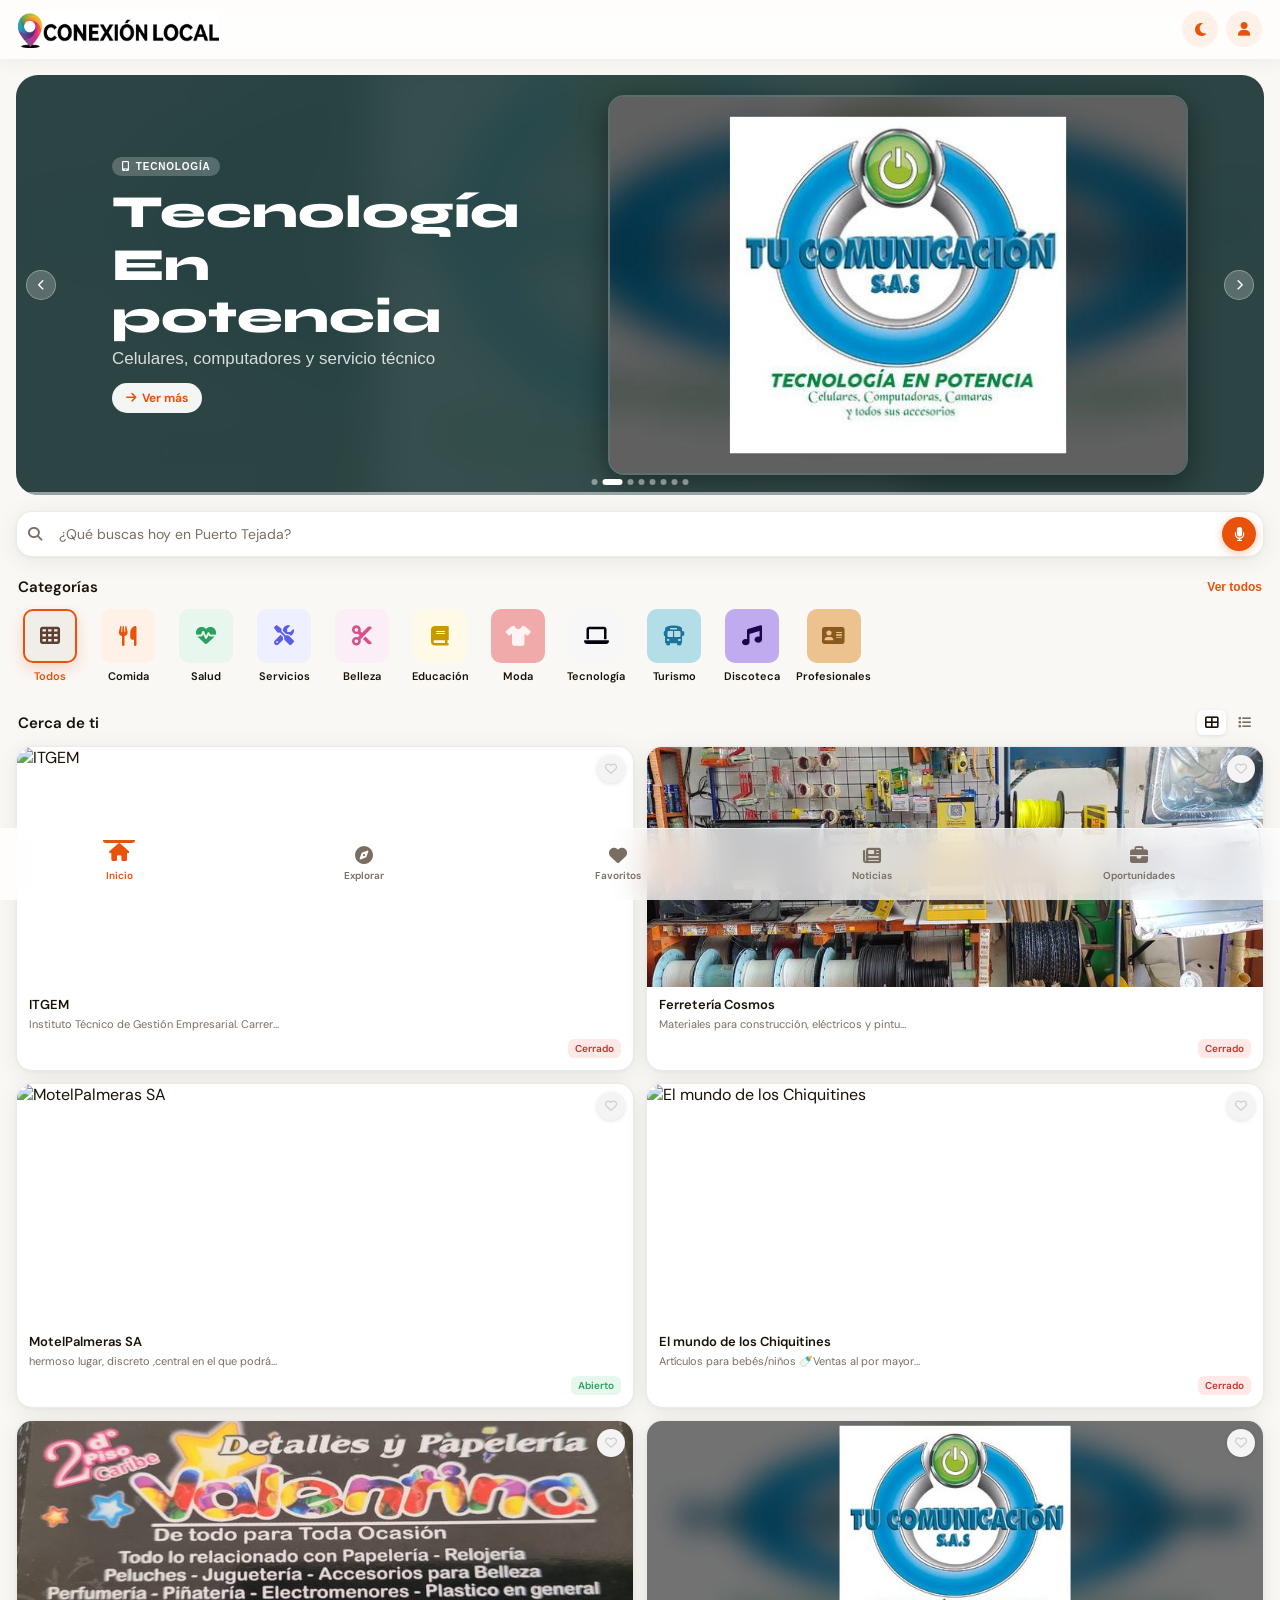
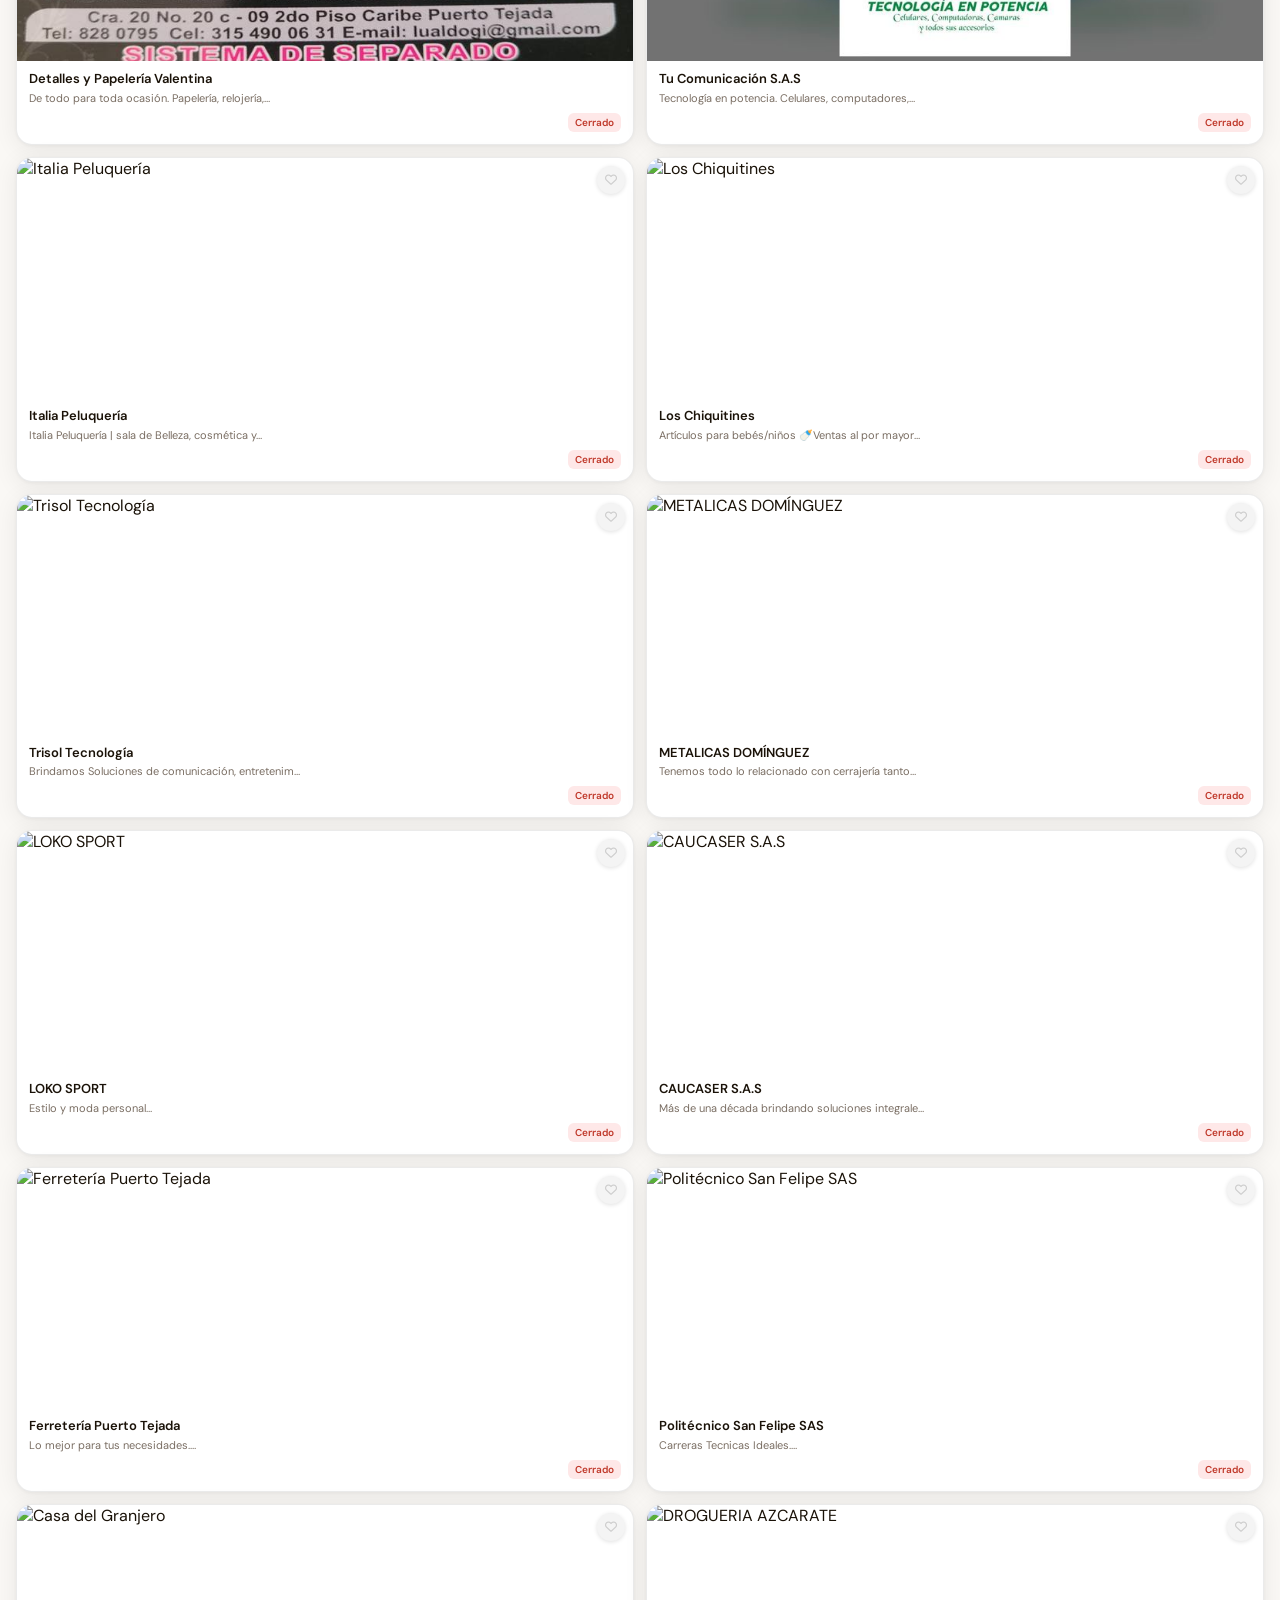
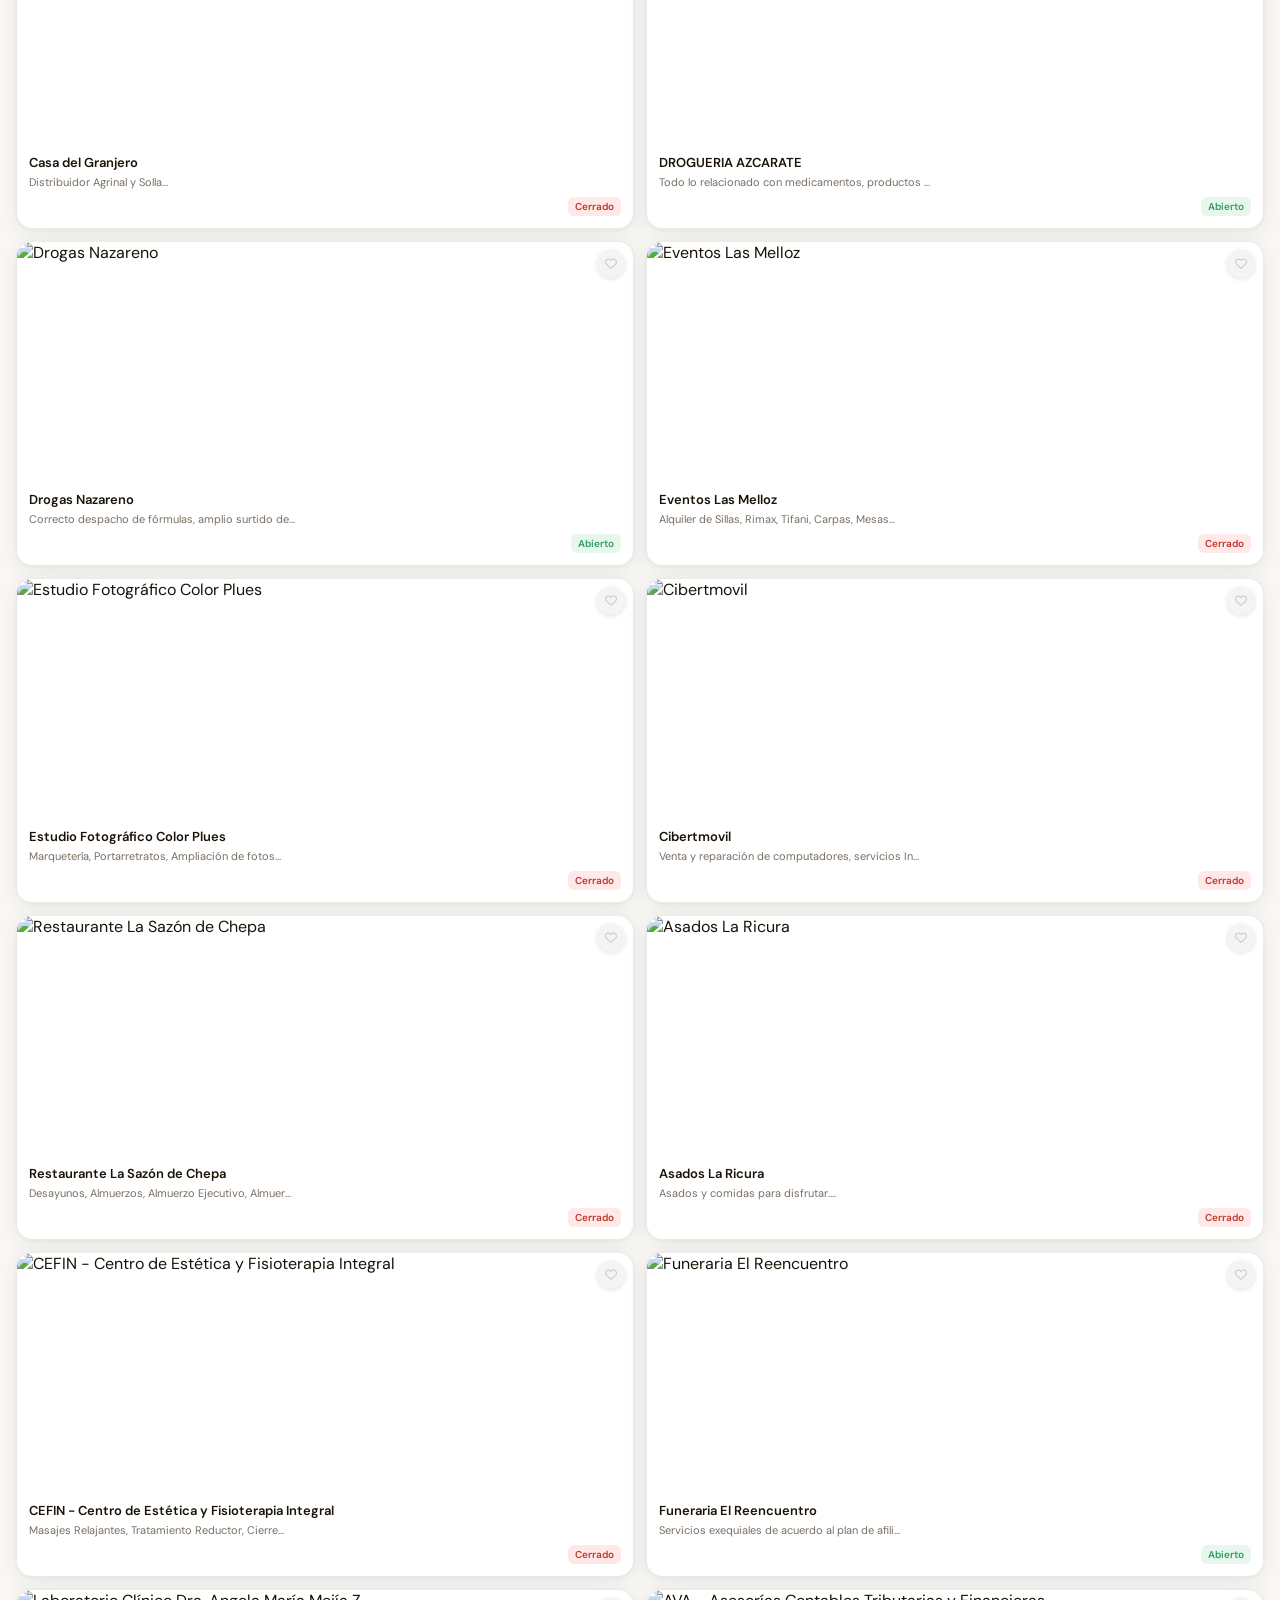
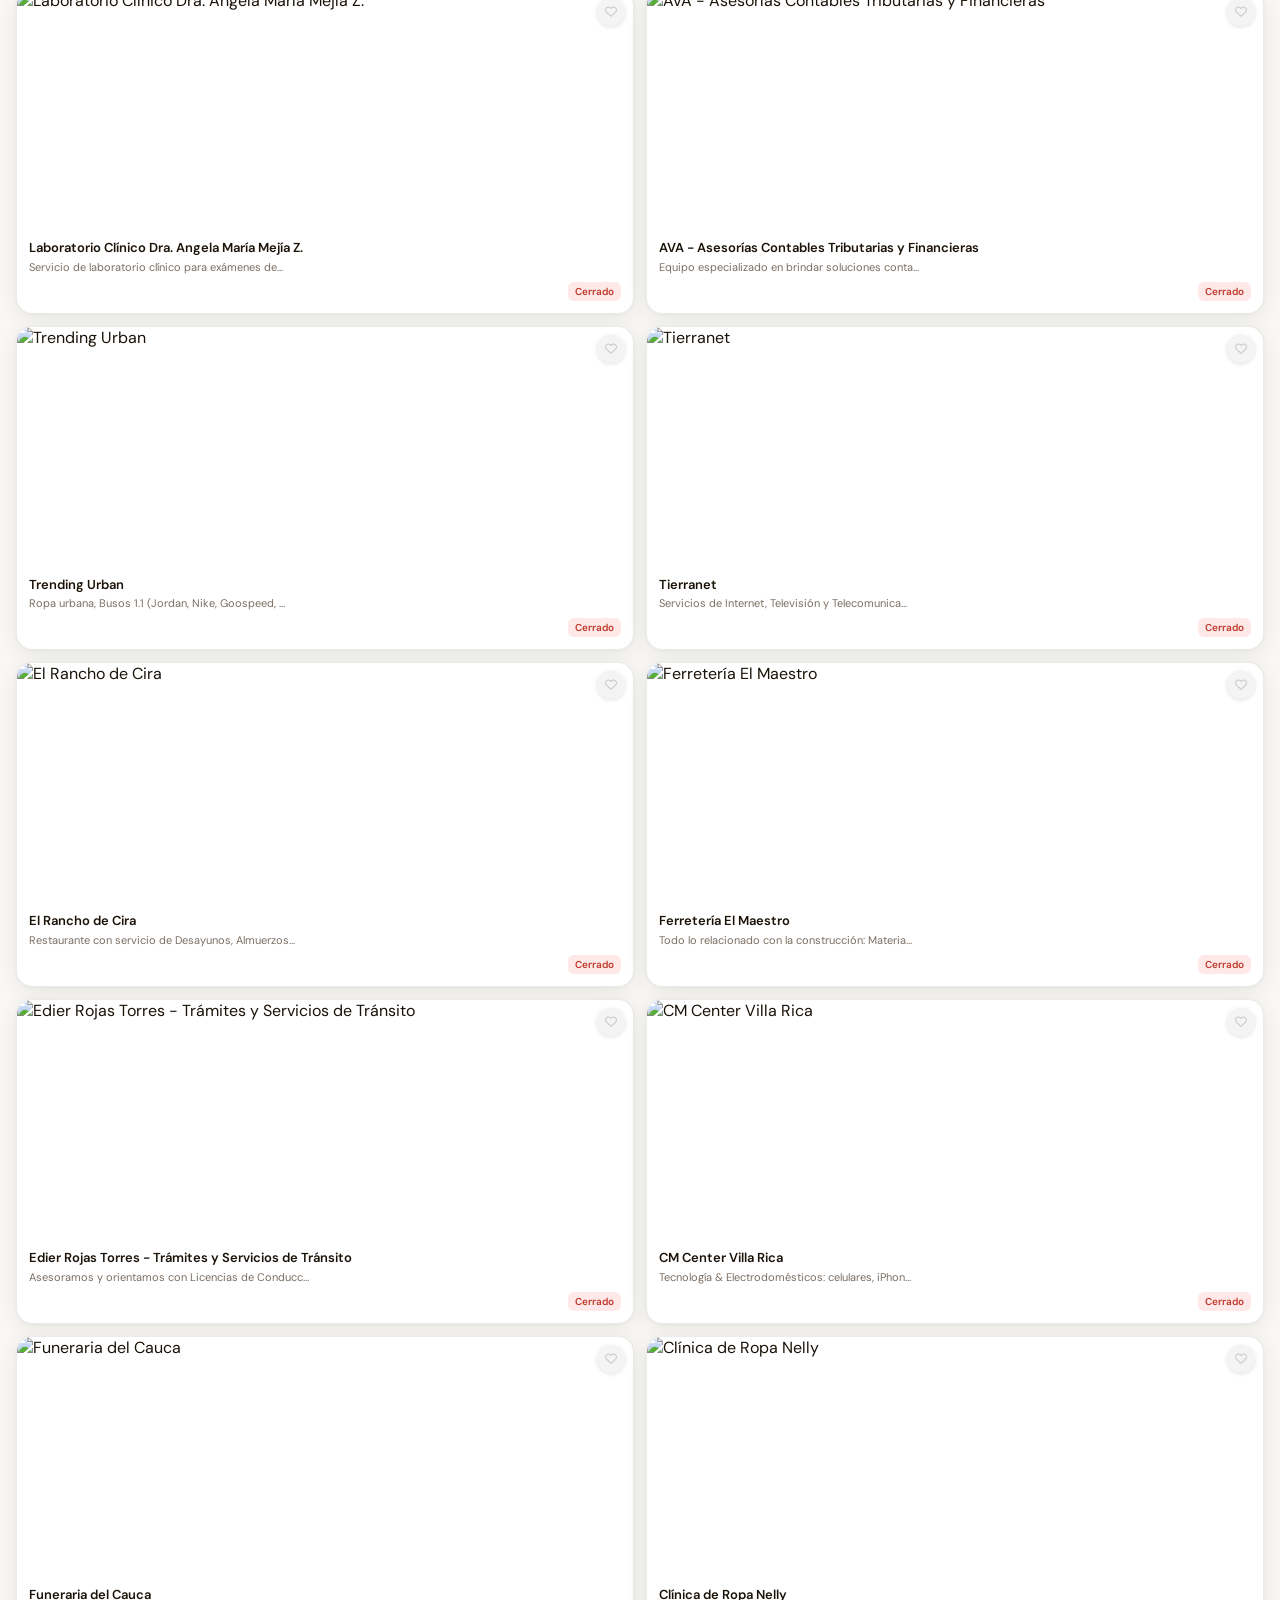
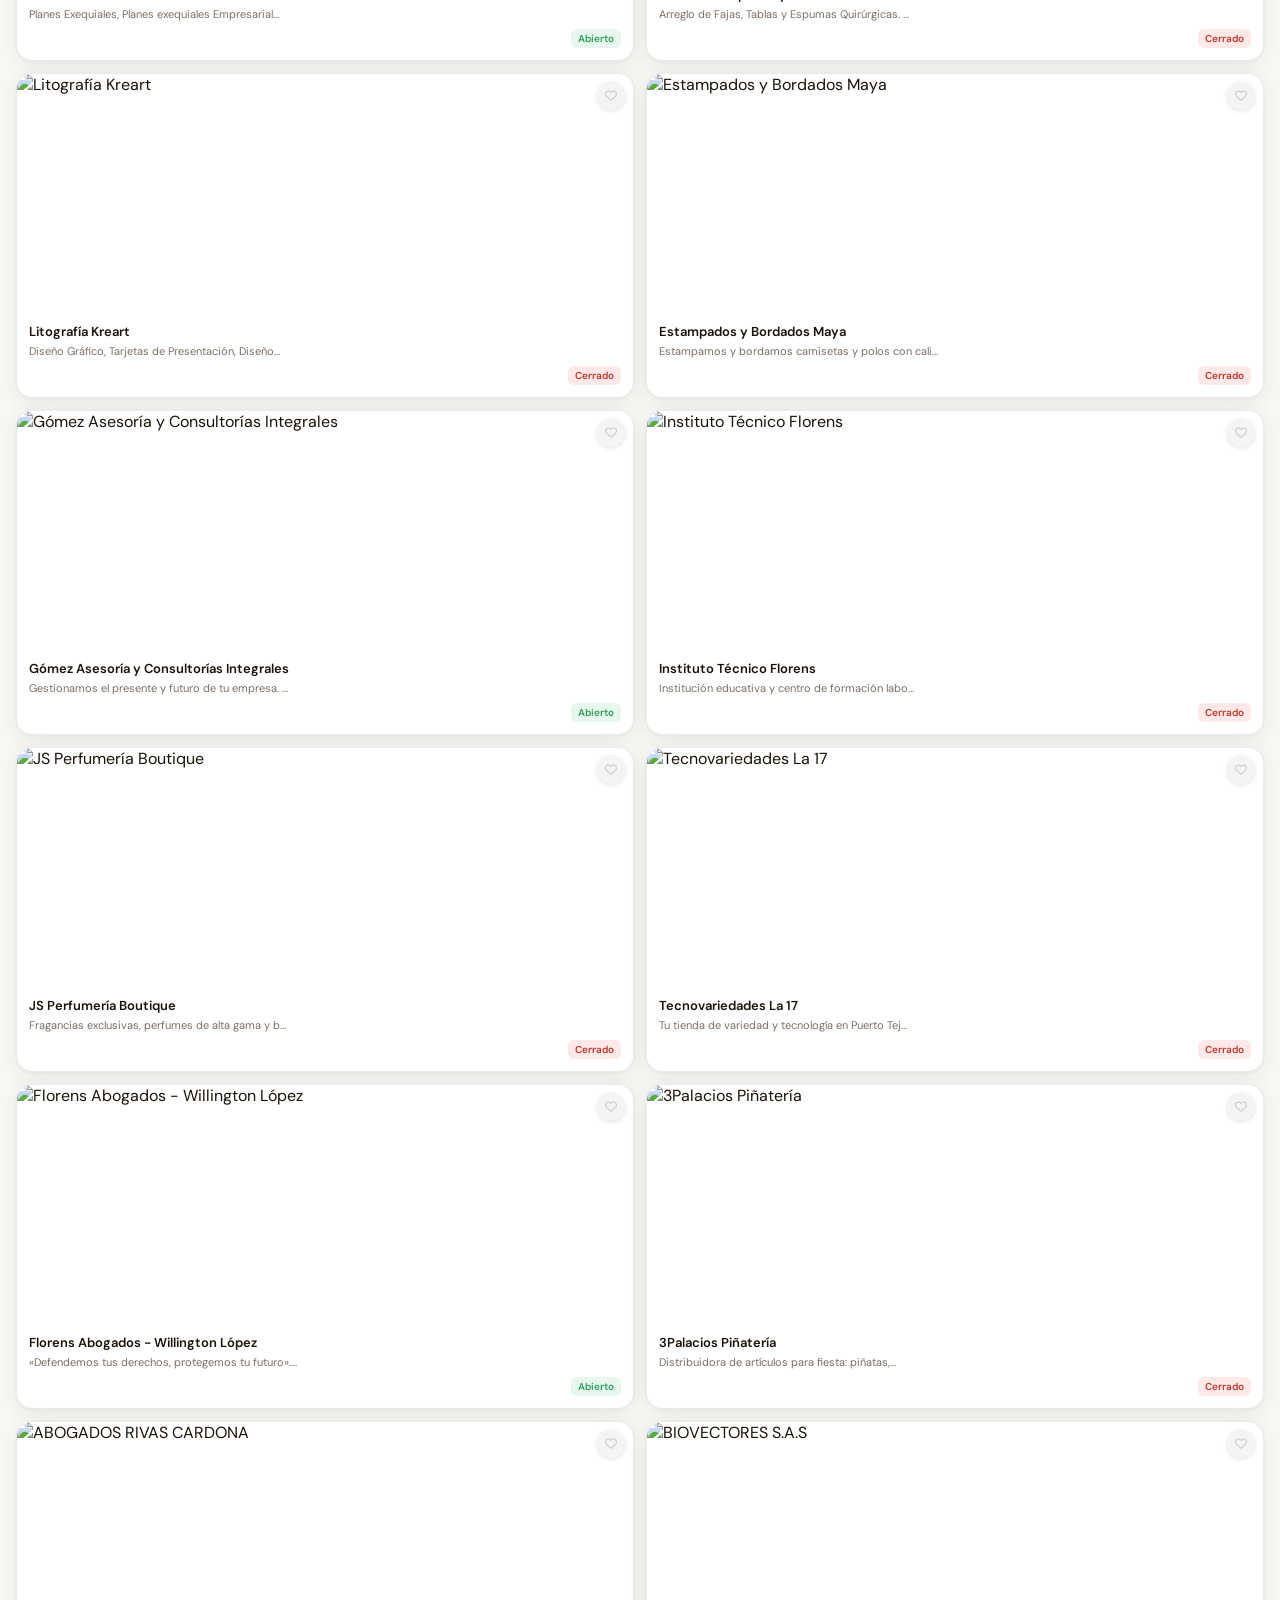
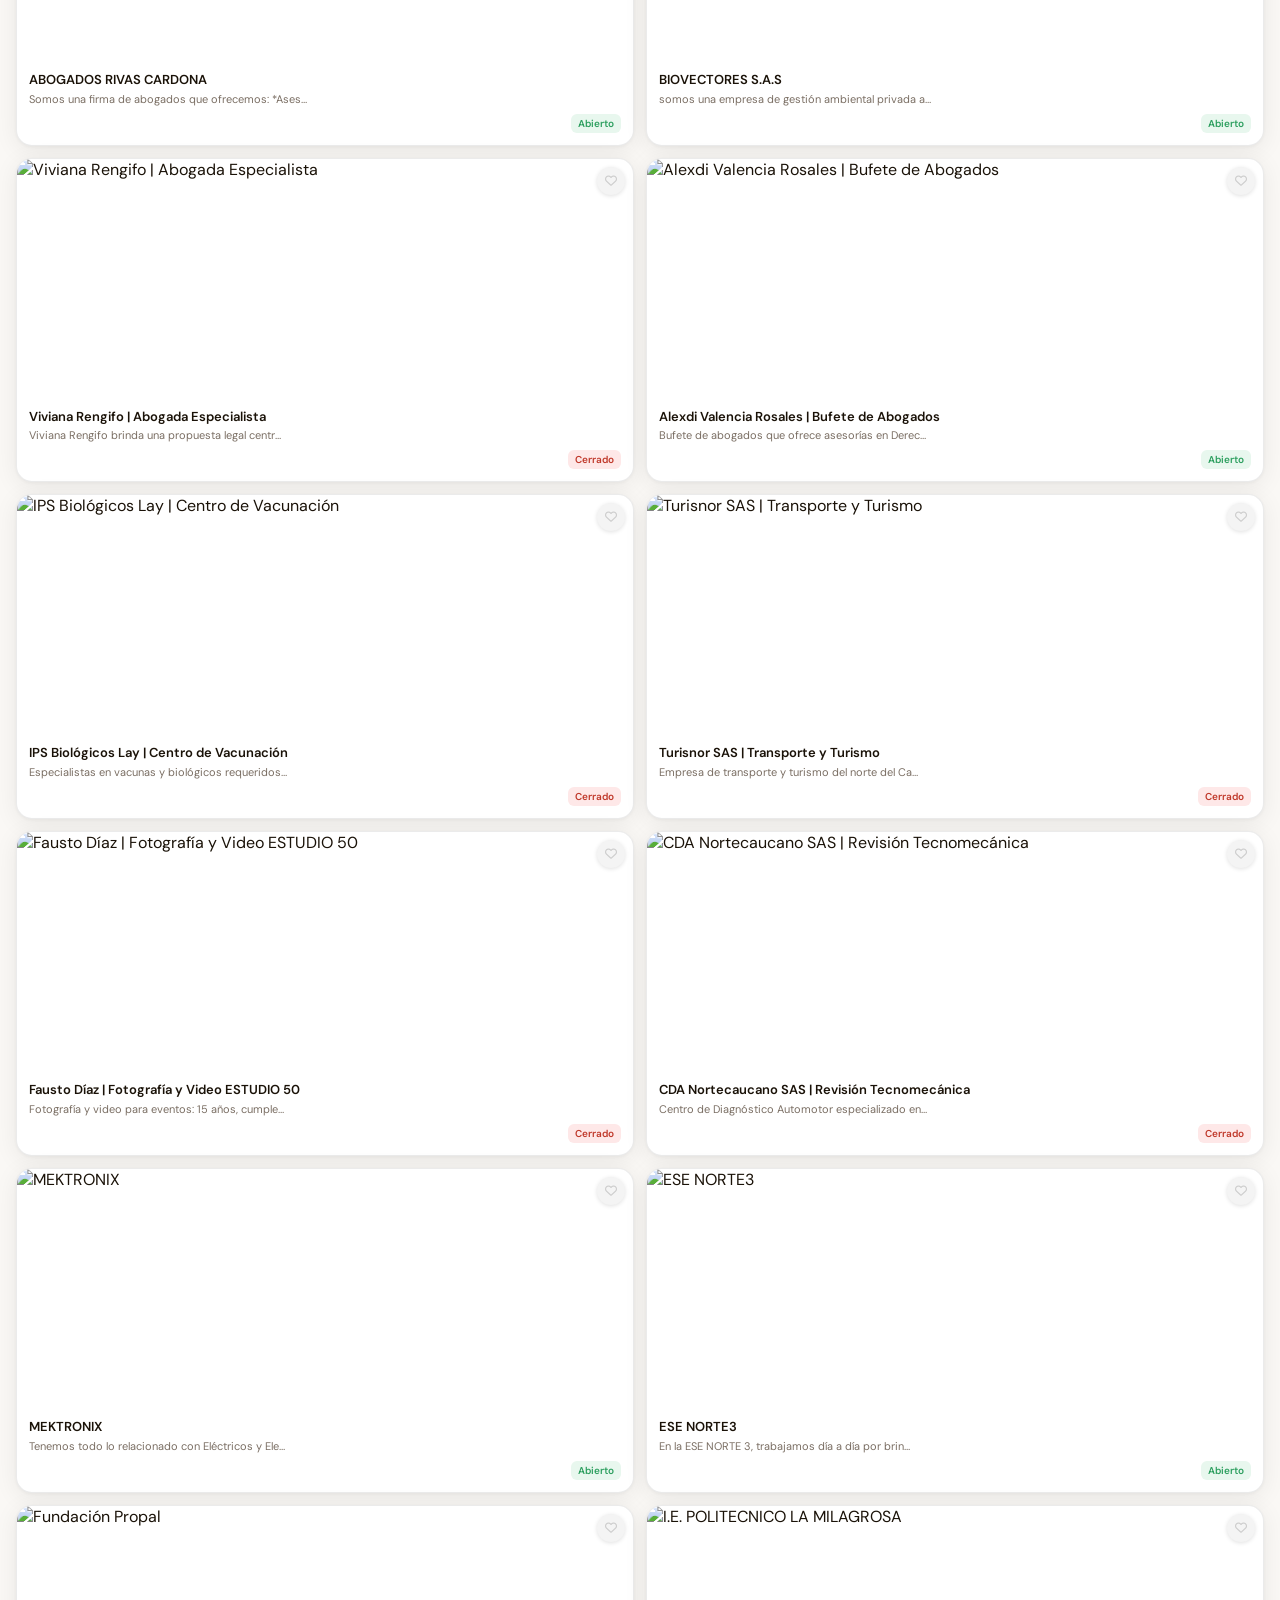
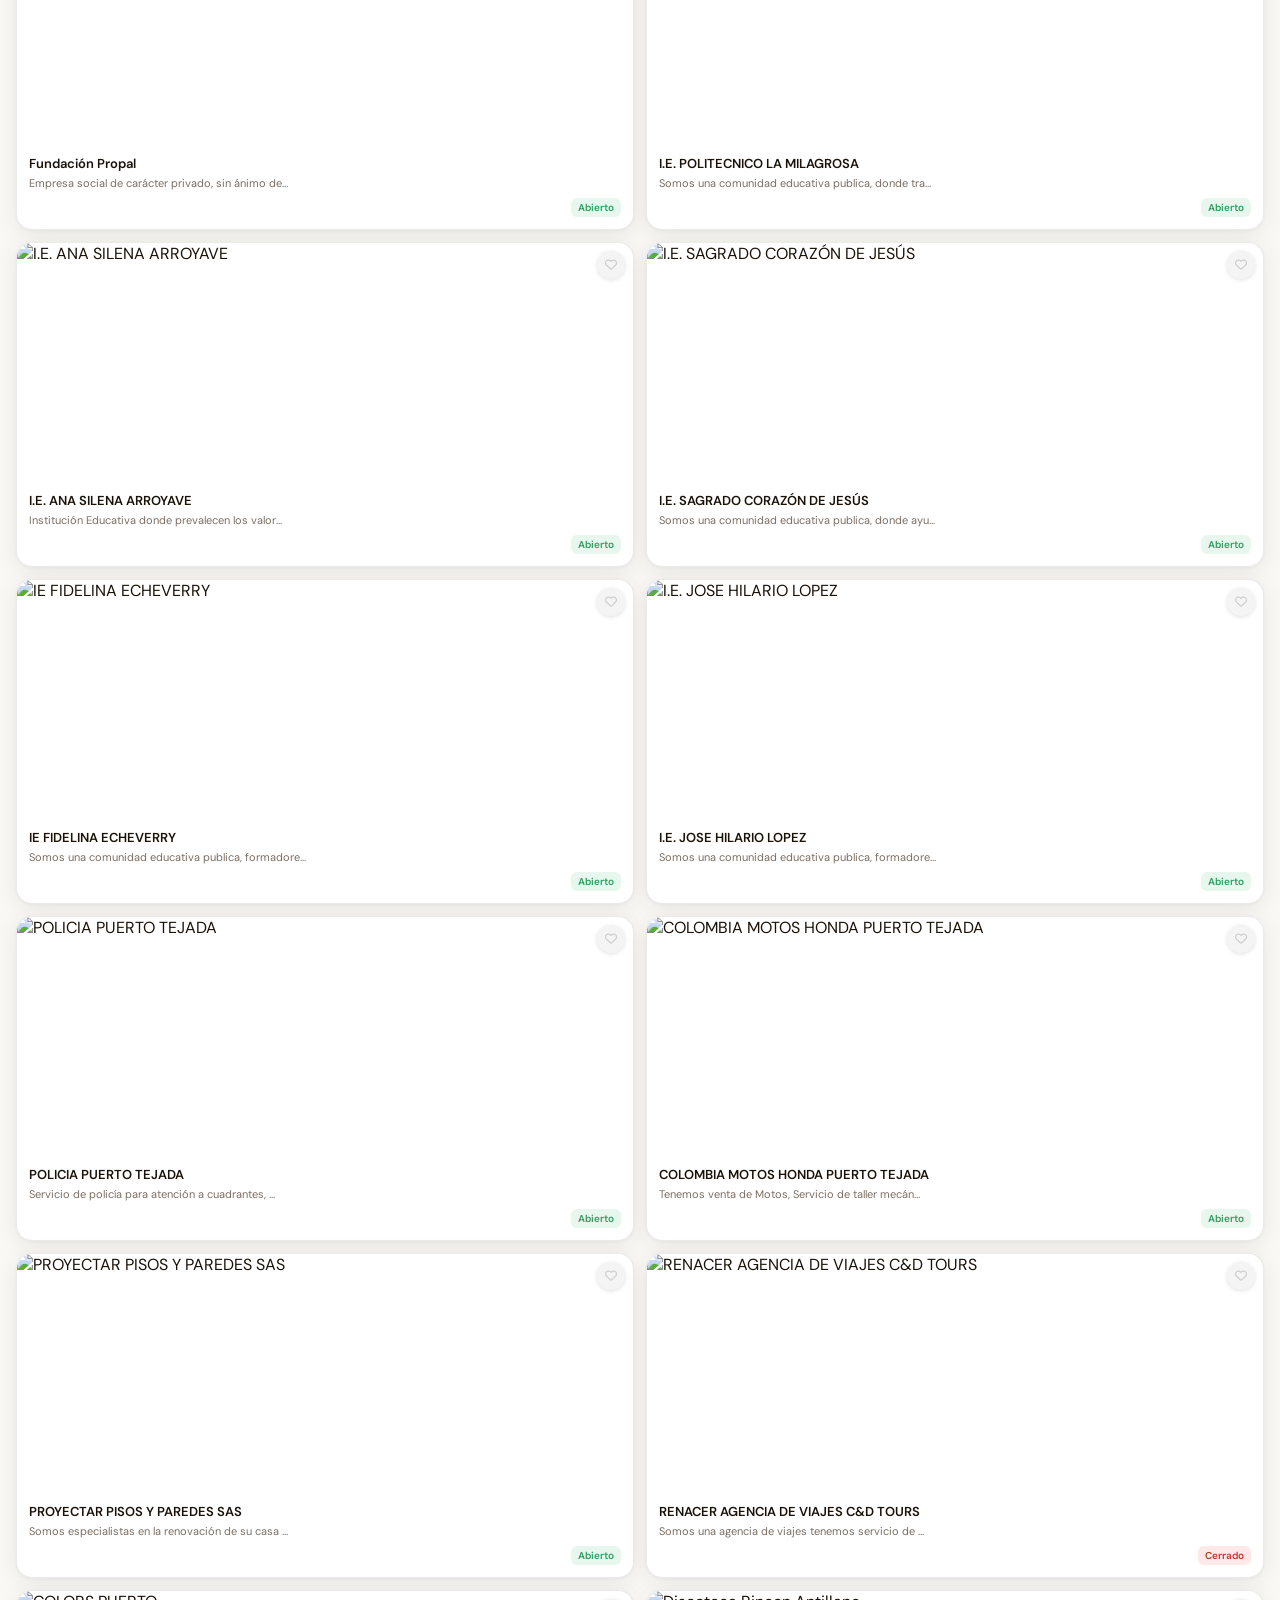
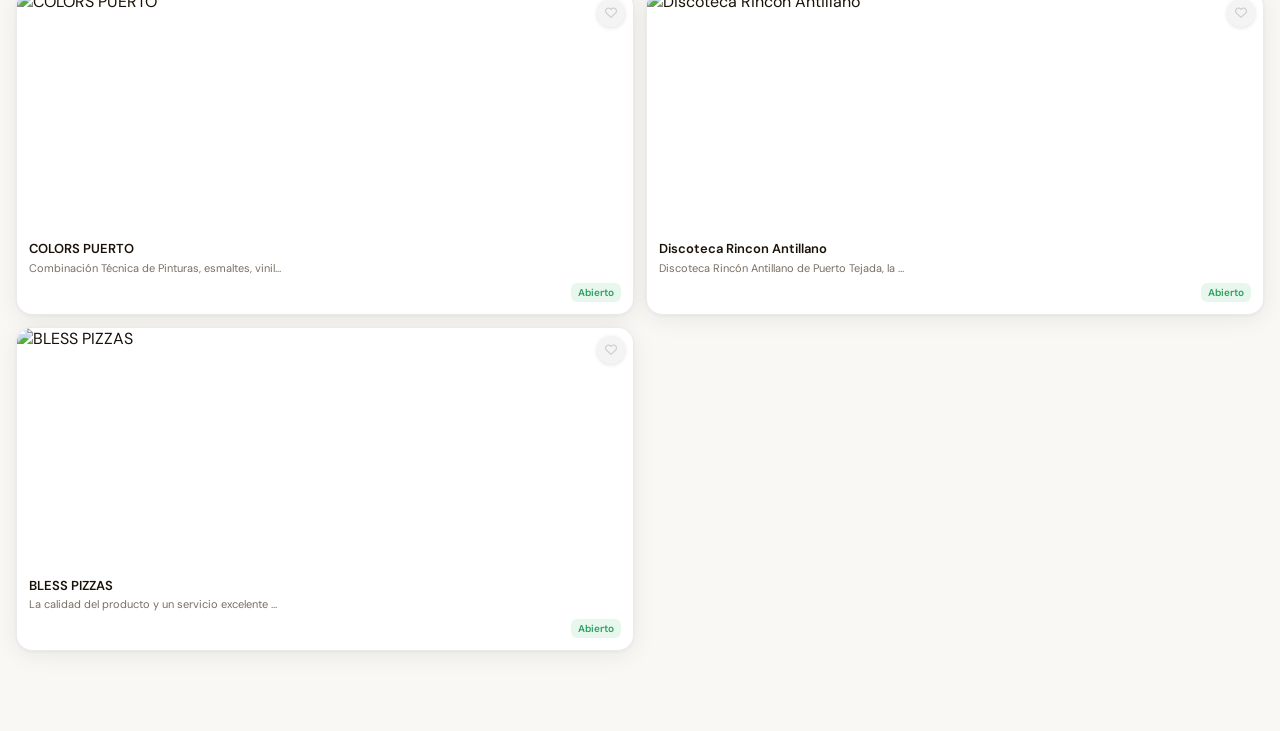
==== commit 48c91483: "Add files via upload" ====
--- a/index.html
+++ b/index.html
@@ -2900,15 +2900,6 @@
   });
 }
 
-//evita que la limpieza de cache borre contenido (boton descarga)
-
-window.addEventListener('beforeinstallprompt', (e) => {
-  e.preventDefault();
-  deferredPrompt = e;
-  btnInstall.hidden = false;
-  // Guardar que el prompt está disponible
-  sessionStorage.setItem('pwa_prompt_available', '1');
-});
 
 // Al cargar, verificar si el prompt estuvo disponible antes
 if (sessionStorage.getItem('pwa_prompt_available') && !isStandalone()) {
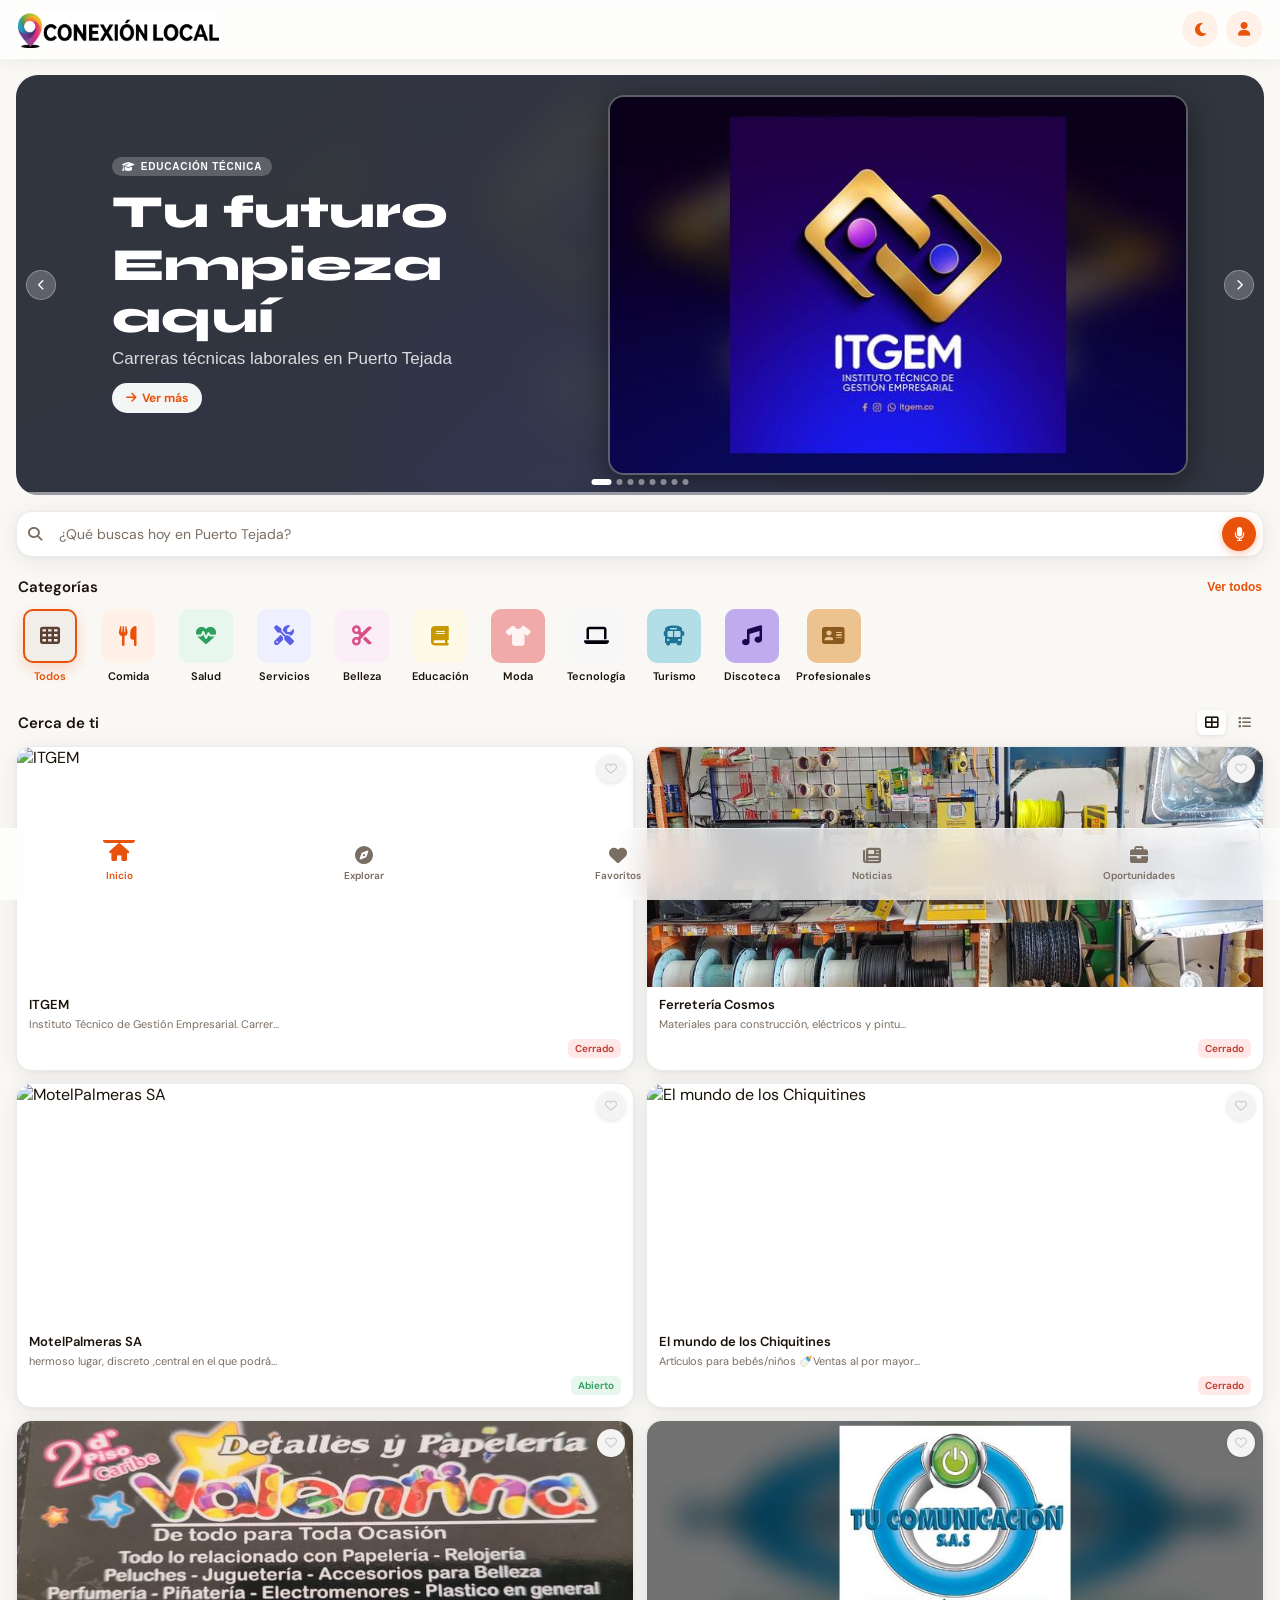
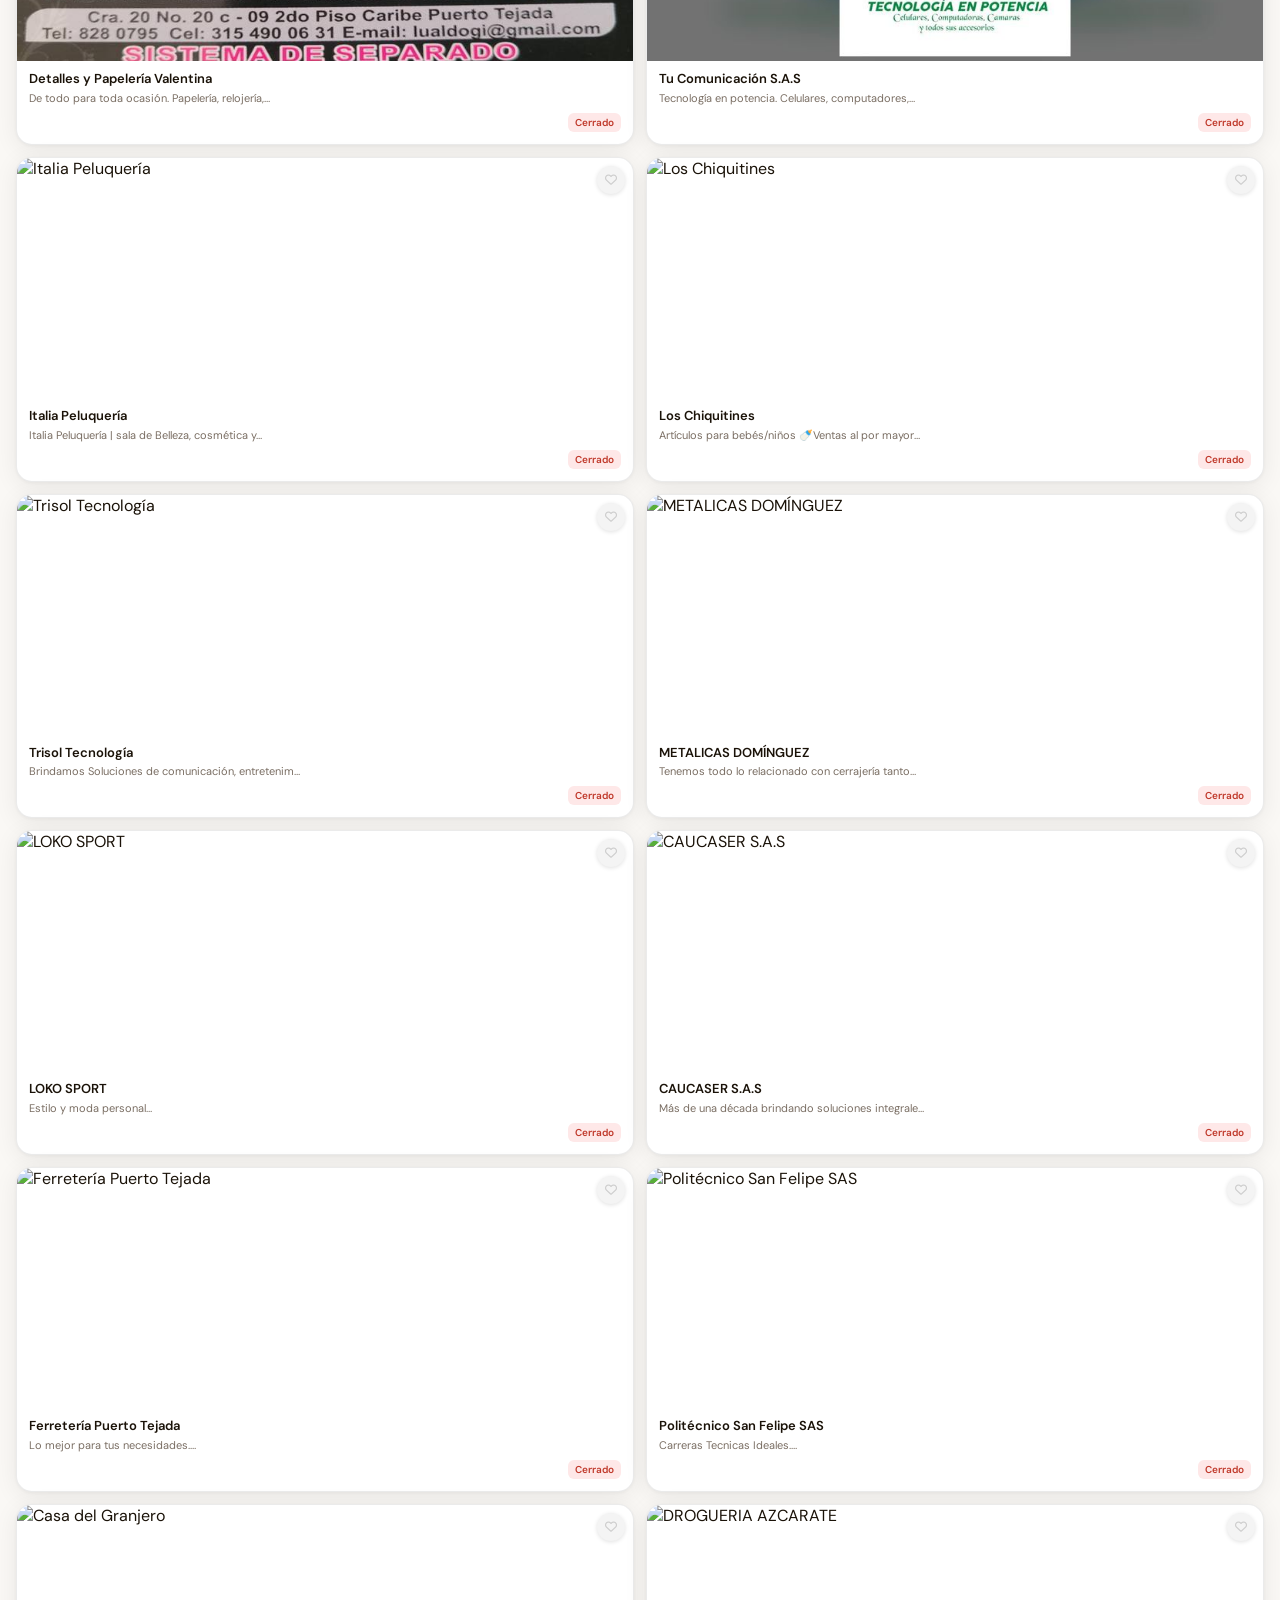
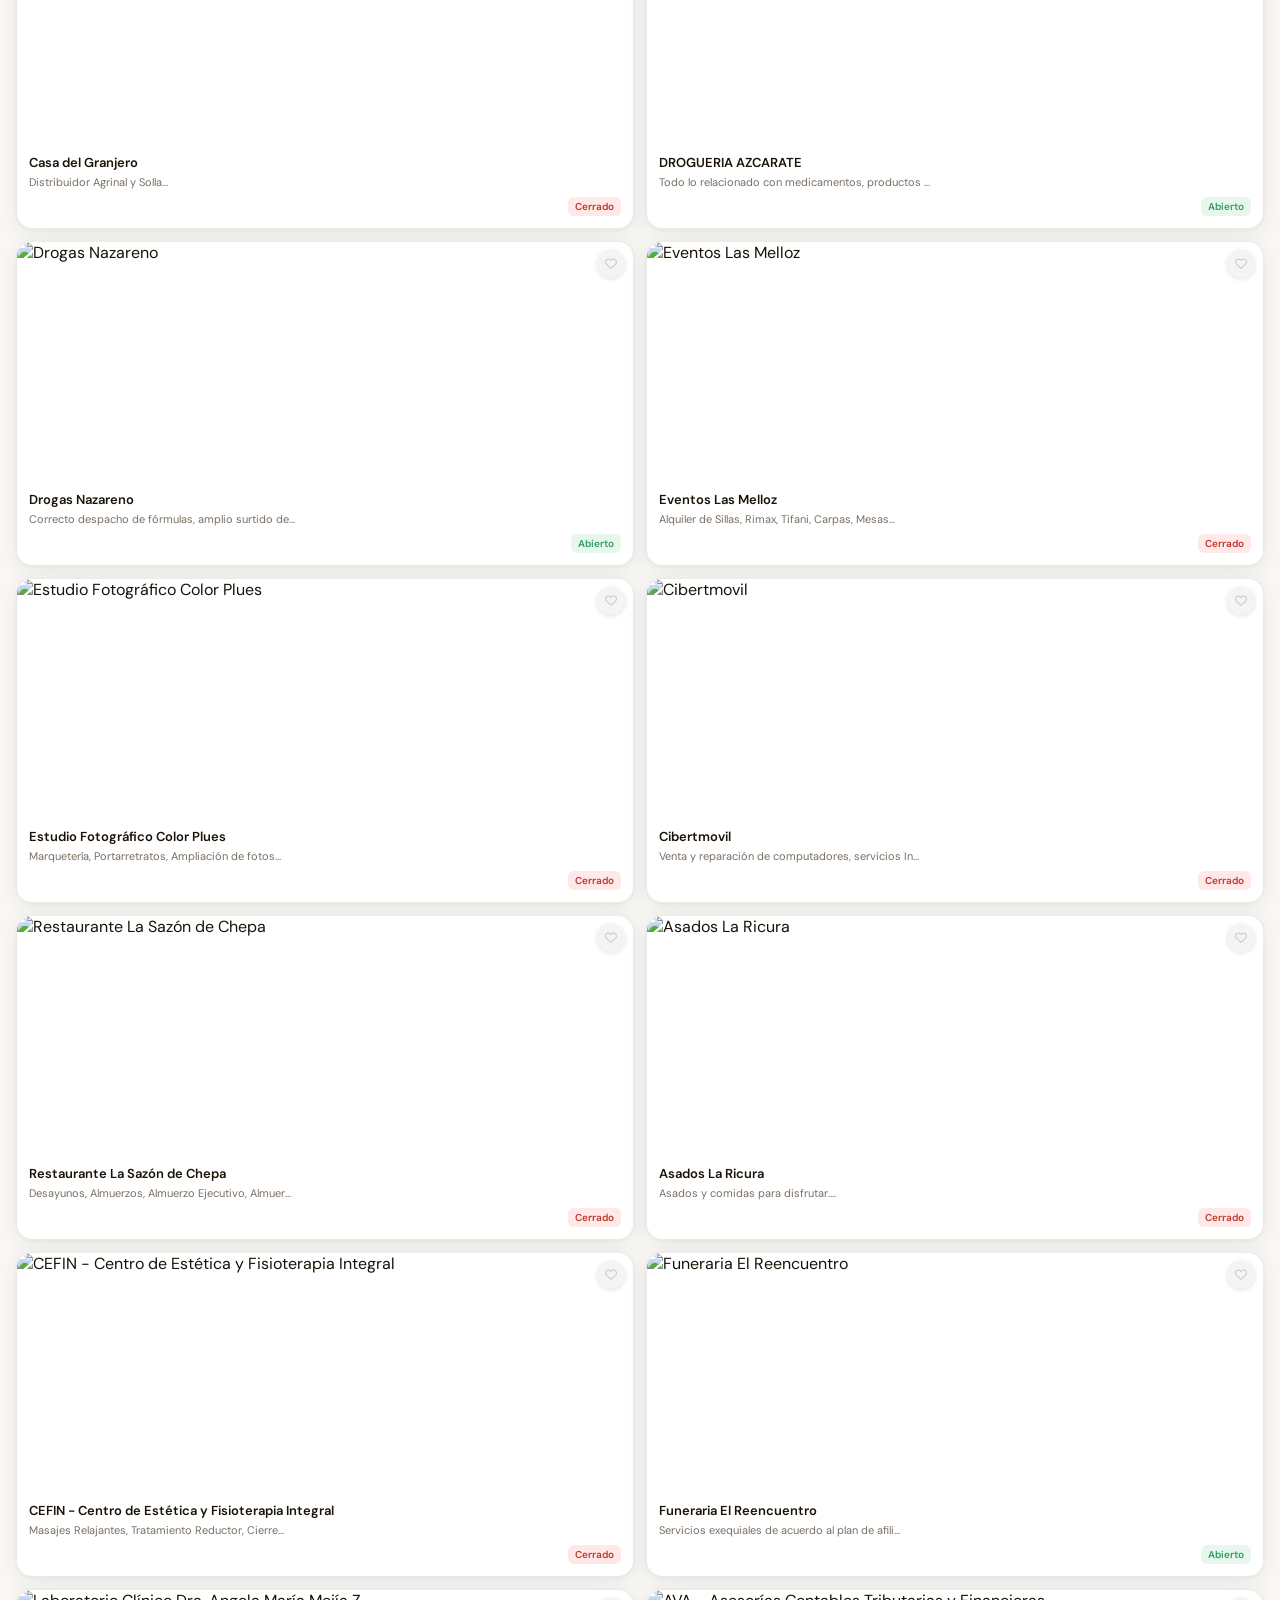
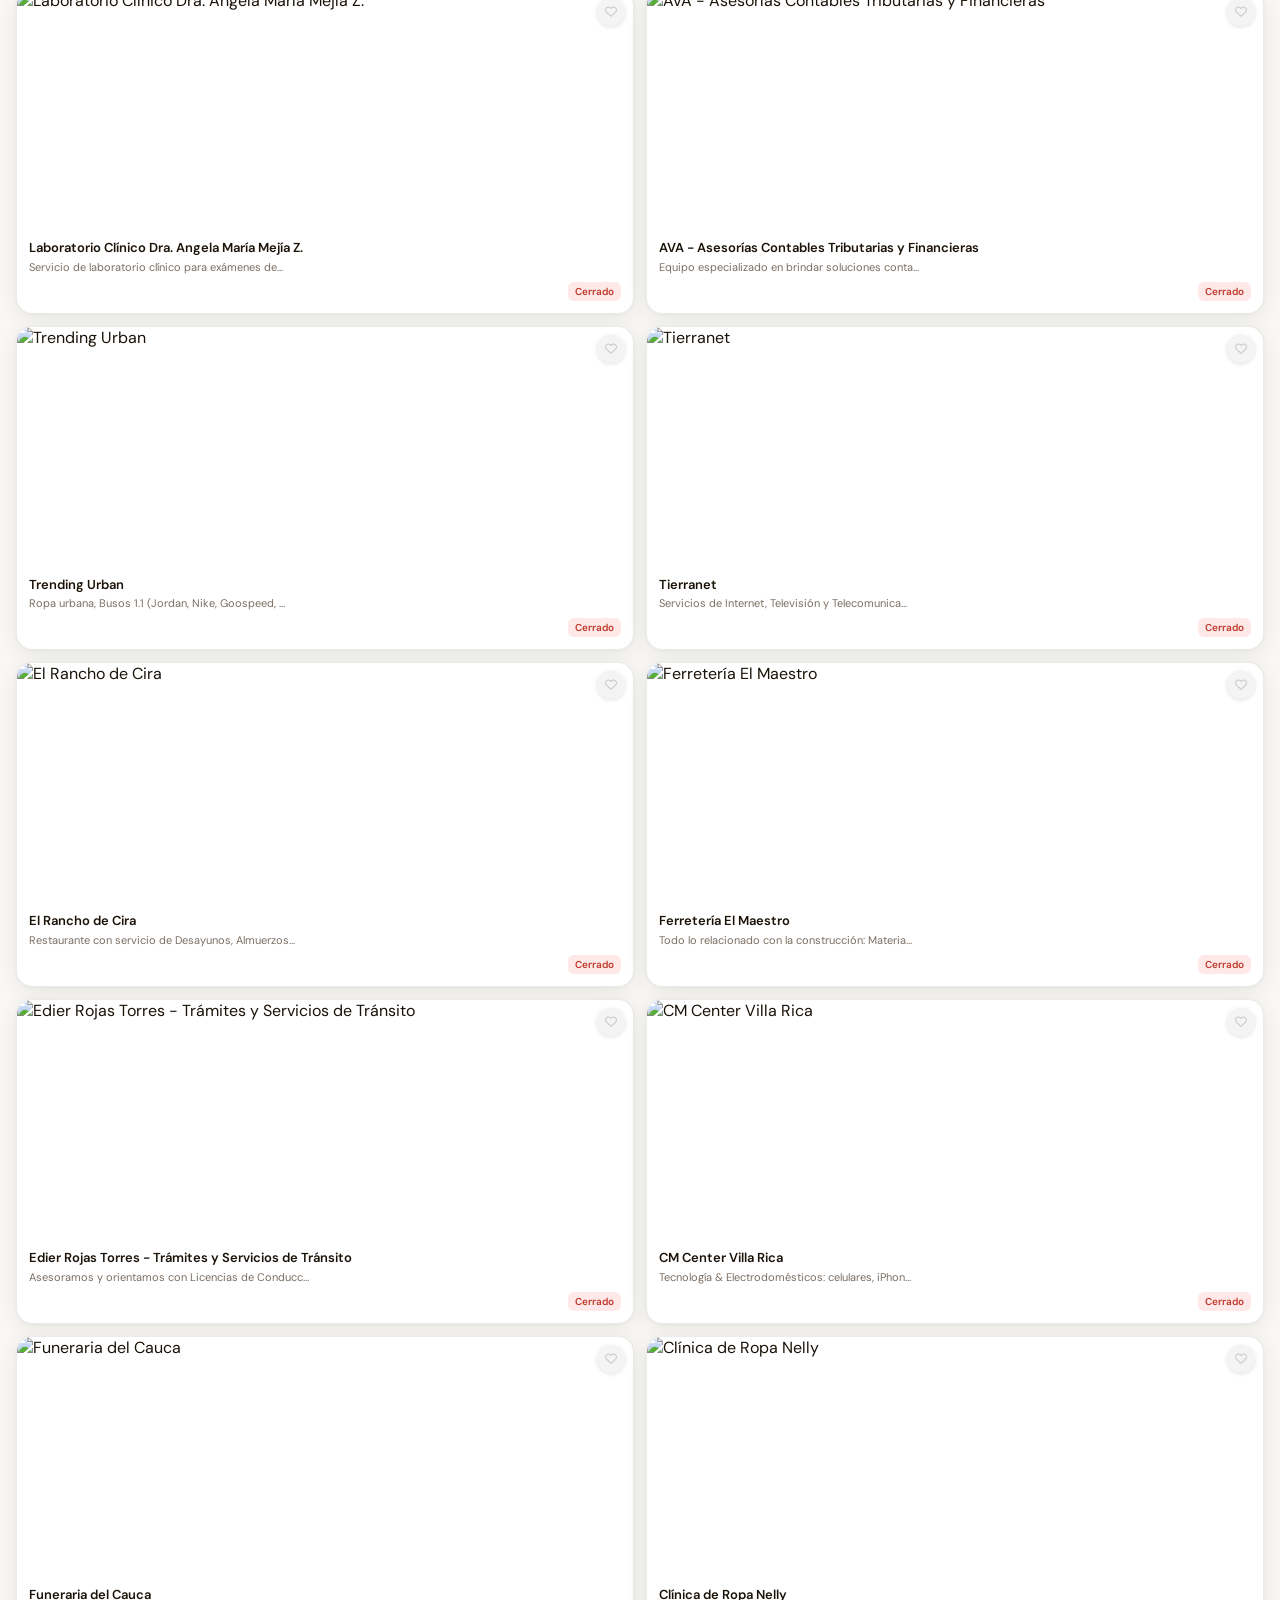
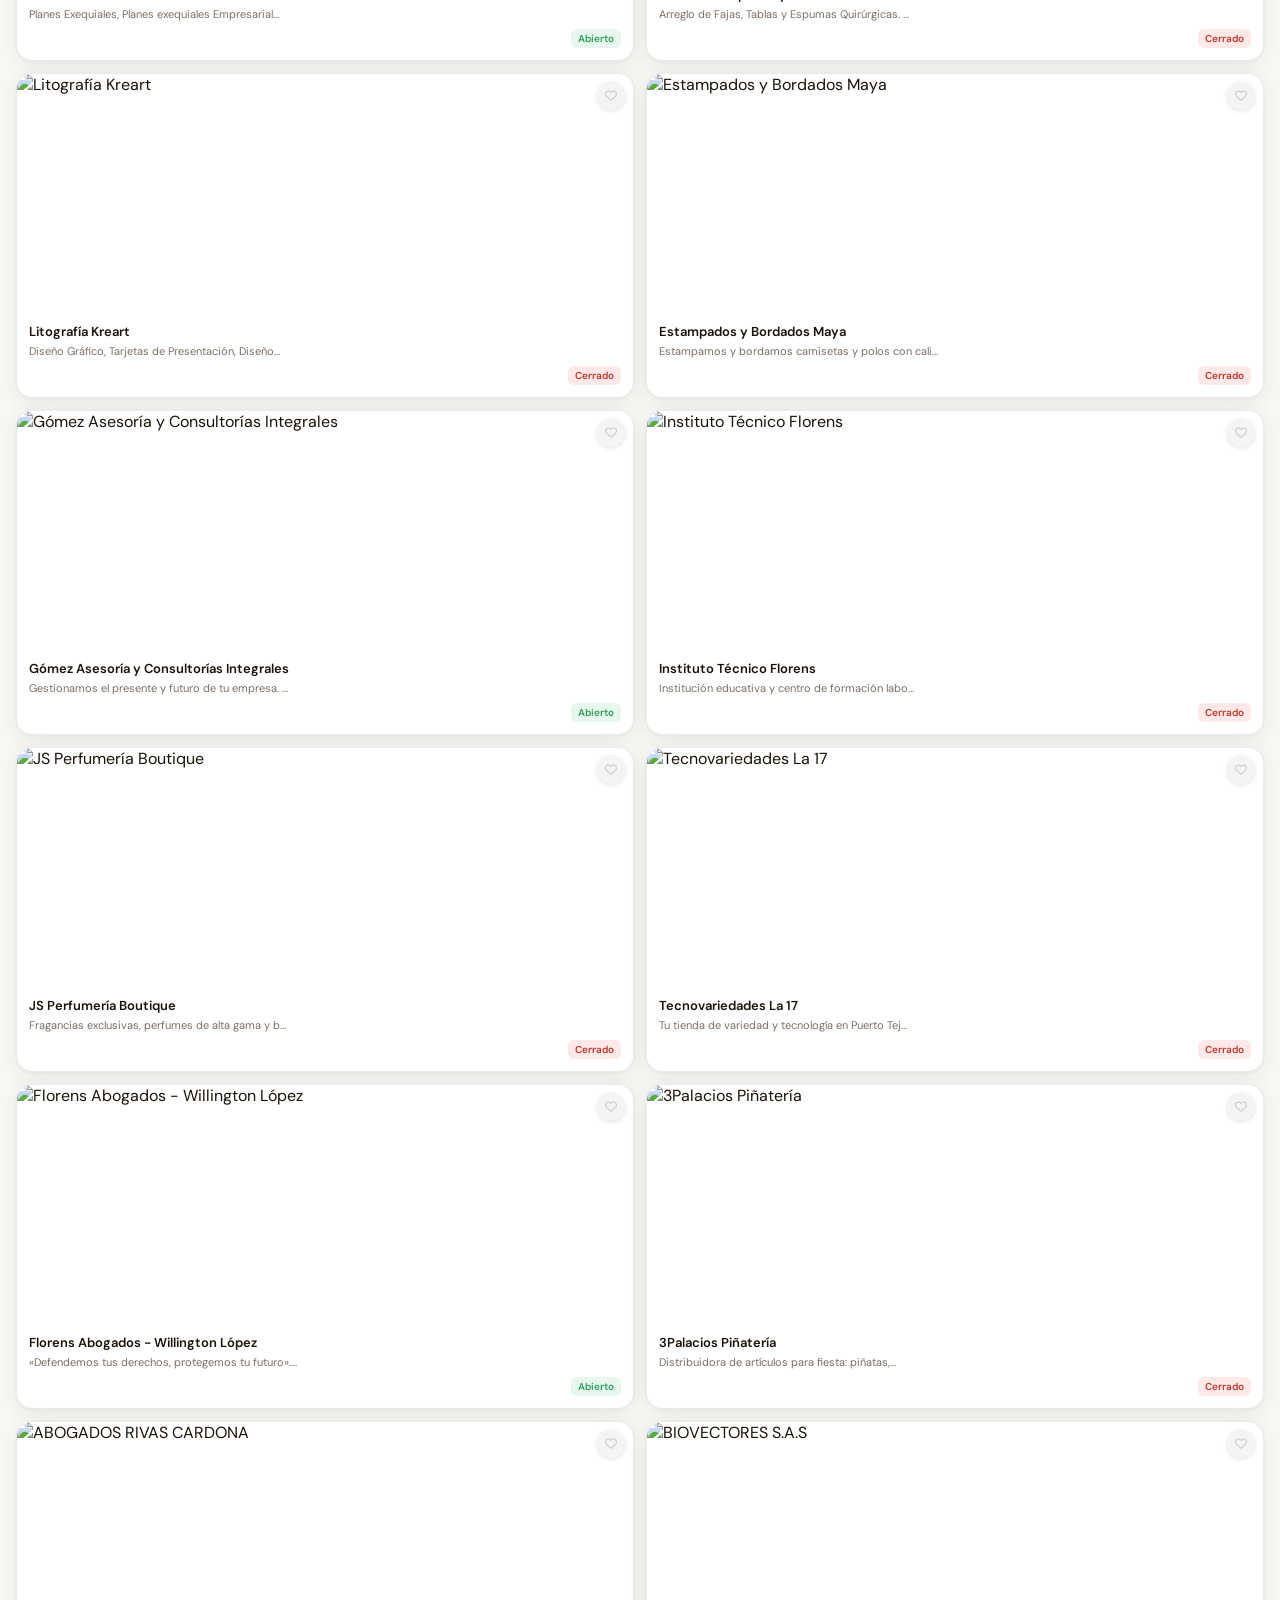
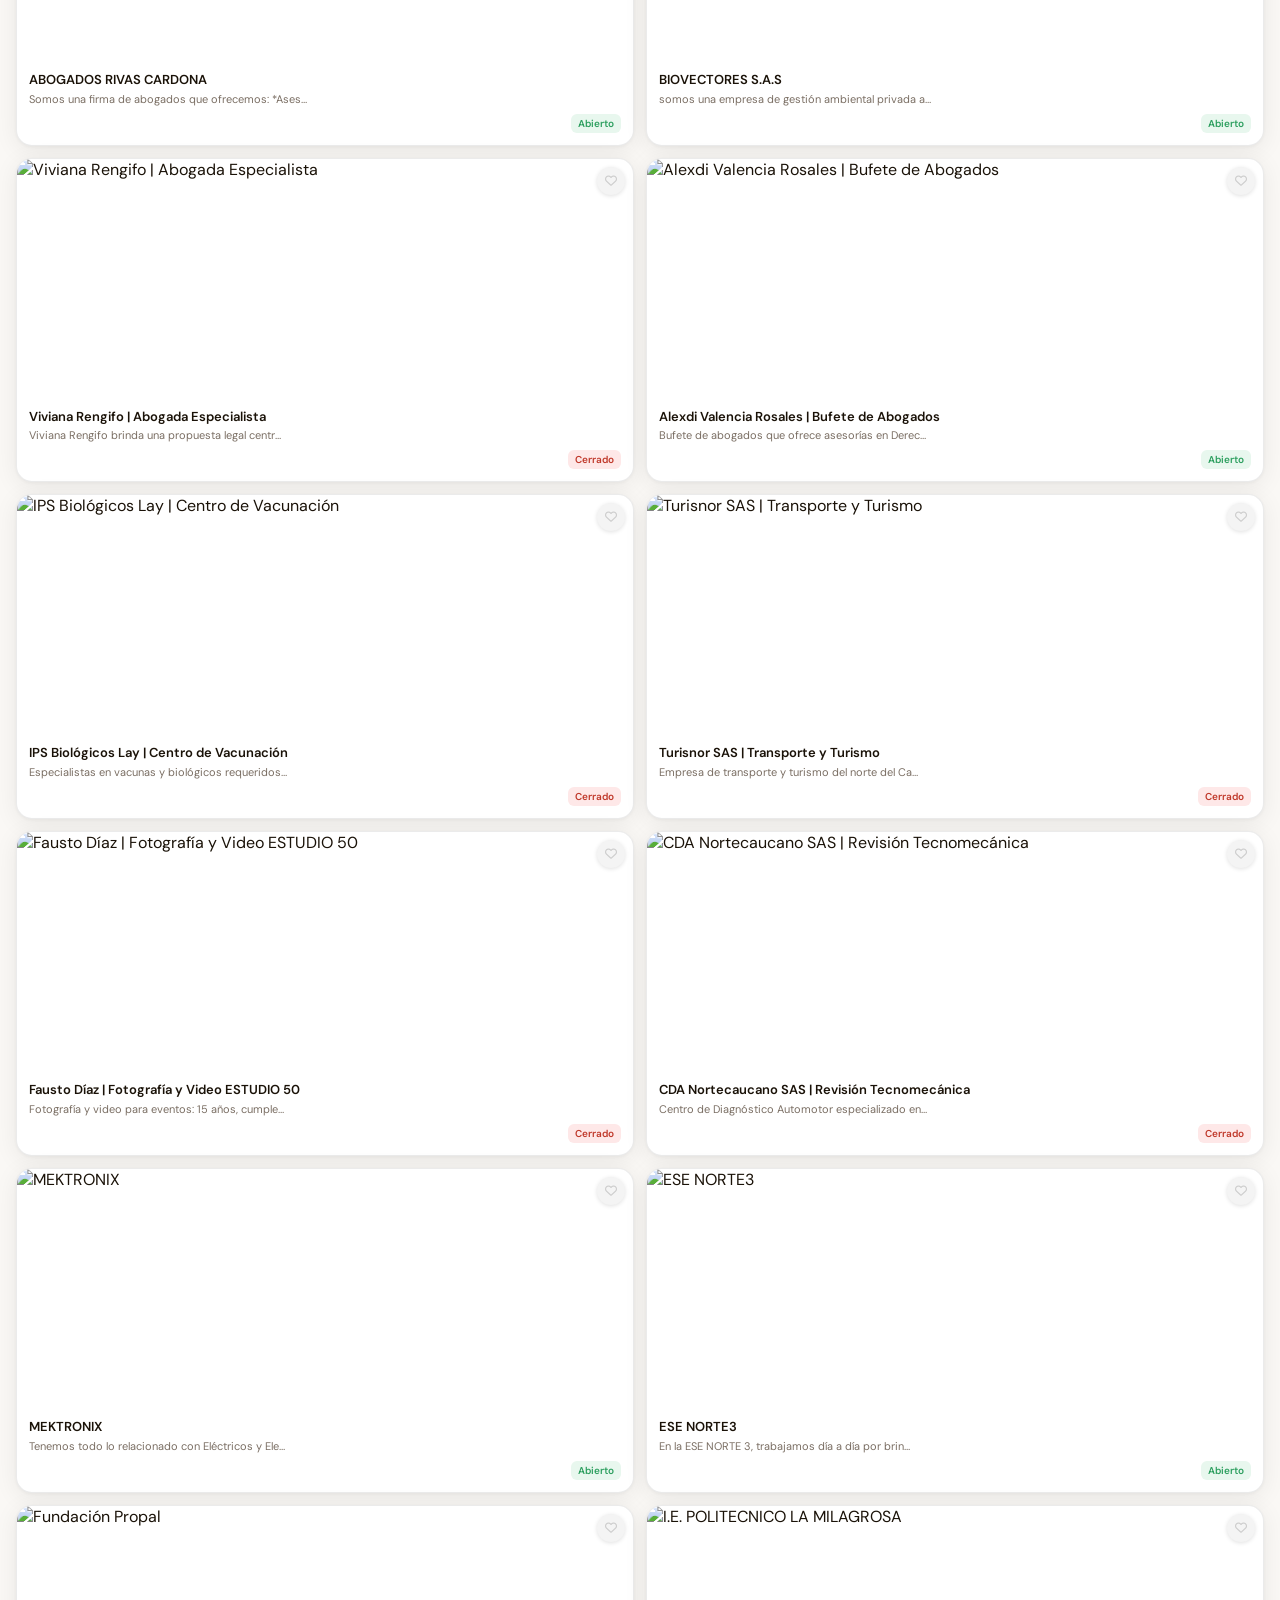
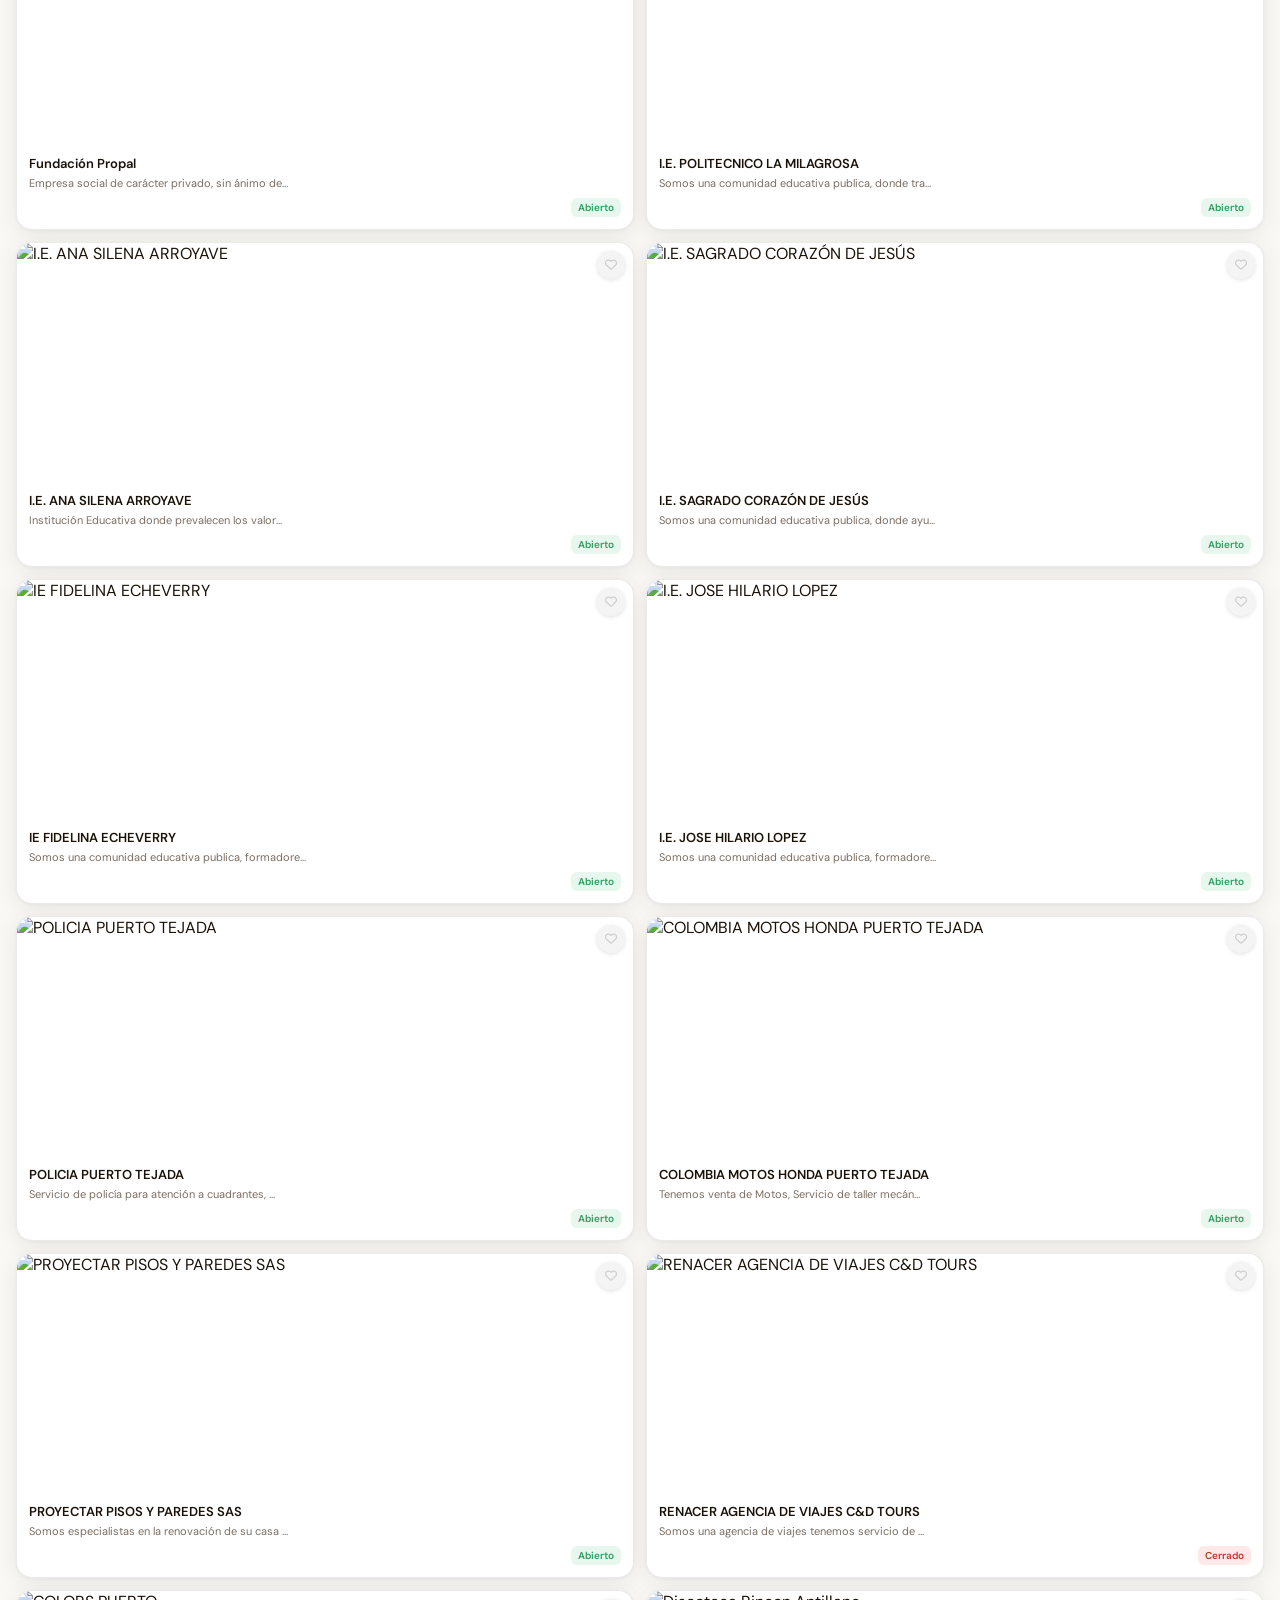
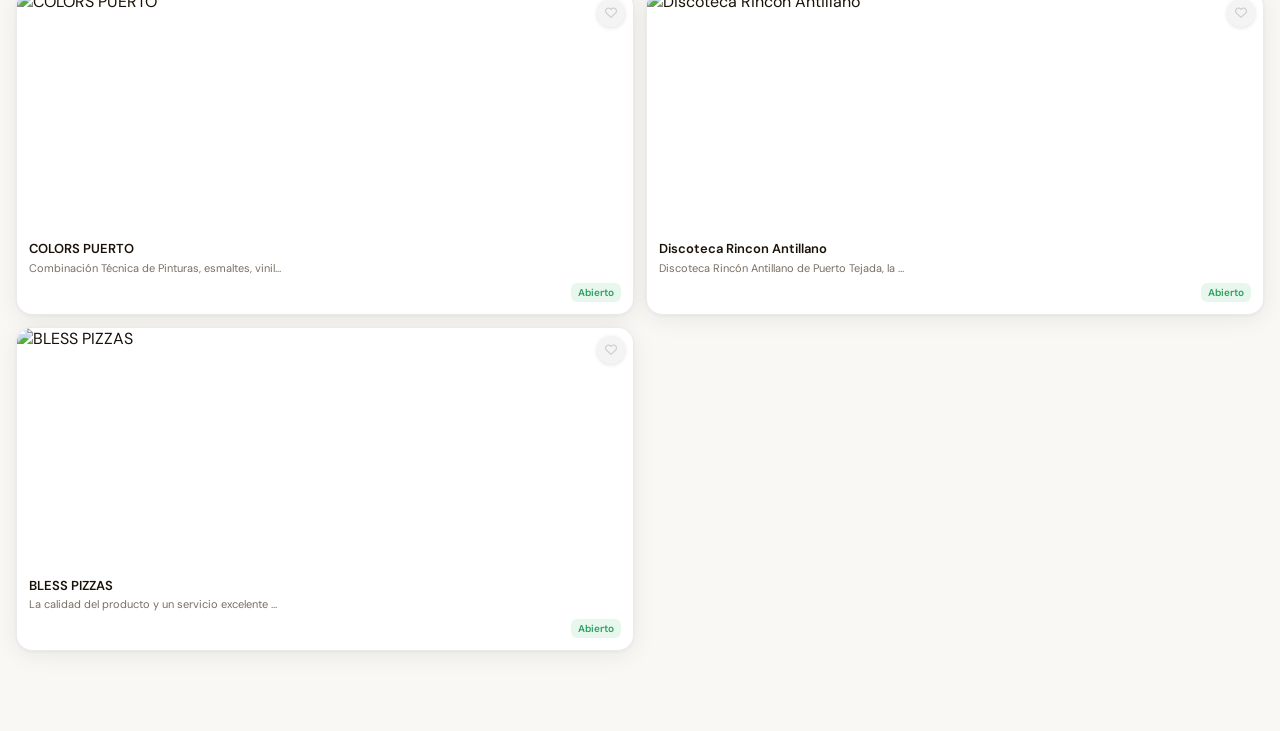
==== commit cc9a1dcb: "Add files via upload" ====
--- a/index.html
+++ b/index.html
@@ -2993,16 +2993,24 @@
 // ── PWA INSTALL ──
 (function() {
   let deferredPrompt = null;
-  const btnInstall  = document.getElementById('btn-install');
-  const iosModal    = document.getElementById('ios-install-modal');
-
-  const isIos = () => /iphone|ipad|ipod/i.test(navigator.userAgent)
-                   && /safari/i.test(navigator.userAgent)
-                   && !/crios|fxios|edgios/i.test(navigator.userAgent);
-  const isStandalone = () => window.matchMedia('(display-mode: standalone)').matches
-                          || window.navigator.standalone === true;
-
-  // Android / Chrome / Edge
+  const btnInstall = document.getElementById('btn-install');
+
+  const isStandalone = () =>
+    window.matchMedia('(display-mode: standalone)').matches ||
+    window.navigator.standalone === true;
+
+  const isIos = () =>
+    /iphone|ipad|ipod/i.test(navigator.userAgent) &&
+    /safari/i.test(navigator.userAgent) &&
+    !/crios|fxios|edgios/i.test(navigator.userAgent);
+
+  // Si ya está instalada como PWA, ocultar botón y salir
+  if (isStandalone()) {
+    btnInstall.hidden = true;
+    return;
+  }
+
+  // Android / Chrome / Edge desktop
   window.addEventListener('beforeinstallprompt', (e) => {
     e.preventDefault();
     deferredPrompt = e;
@@ -3020,32 +3028,27 @@
 
   window.addEventListener('appinstalled', () => {
     btnInstall.hidden = true;
-    if (iosModal) iosModal.hidden = true;
     showToast('✅ ¡Conexión Local instalada!');
   });
 
-  // iOS Safari
+  // iOS Safari — modal de instrucciones
   if (isIos() && !isStandalone()) {
+    const iosModal = document.getElementById('ios-install-modal');
     const dismissed = sessionStorage.getItem('ios_install_dismissed');
-    if (!dismissed) {
-      setTimeout(() => {
-        if (iosModal) iosModal.hidden = false;
-      }, 8000); // aparece a los 8s para no ser intrusivo
+    if (iosModal && !dismissed) {
+      setTimeout(() => { iosModal.hidden = false; }, 8000);
     }
   }
 
-  // Botones del modal iOS
   document.getElementById('ios-modal-close')?.addEventListener('click', () => {
-    iosModal.hidden = true;
+    document.getElementById('ios-install-modal').hidden = true;
     sessionStorage.setItem('ios_install_dismissed', '1');
   });
   document.getElementById('ios-modal-done')?.addEventListener('click', () => {
-    iosModal.hidden = true;
+    document.getElementById('ios-install-modal').hidden = true;
     sessionStorage.setItem('ios_install_dismissed', '1');
   });
 })();
-
-
 
 
 
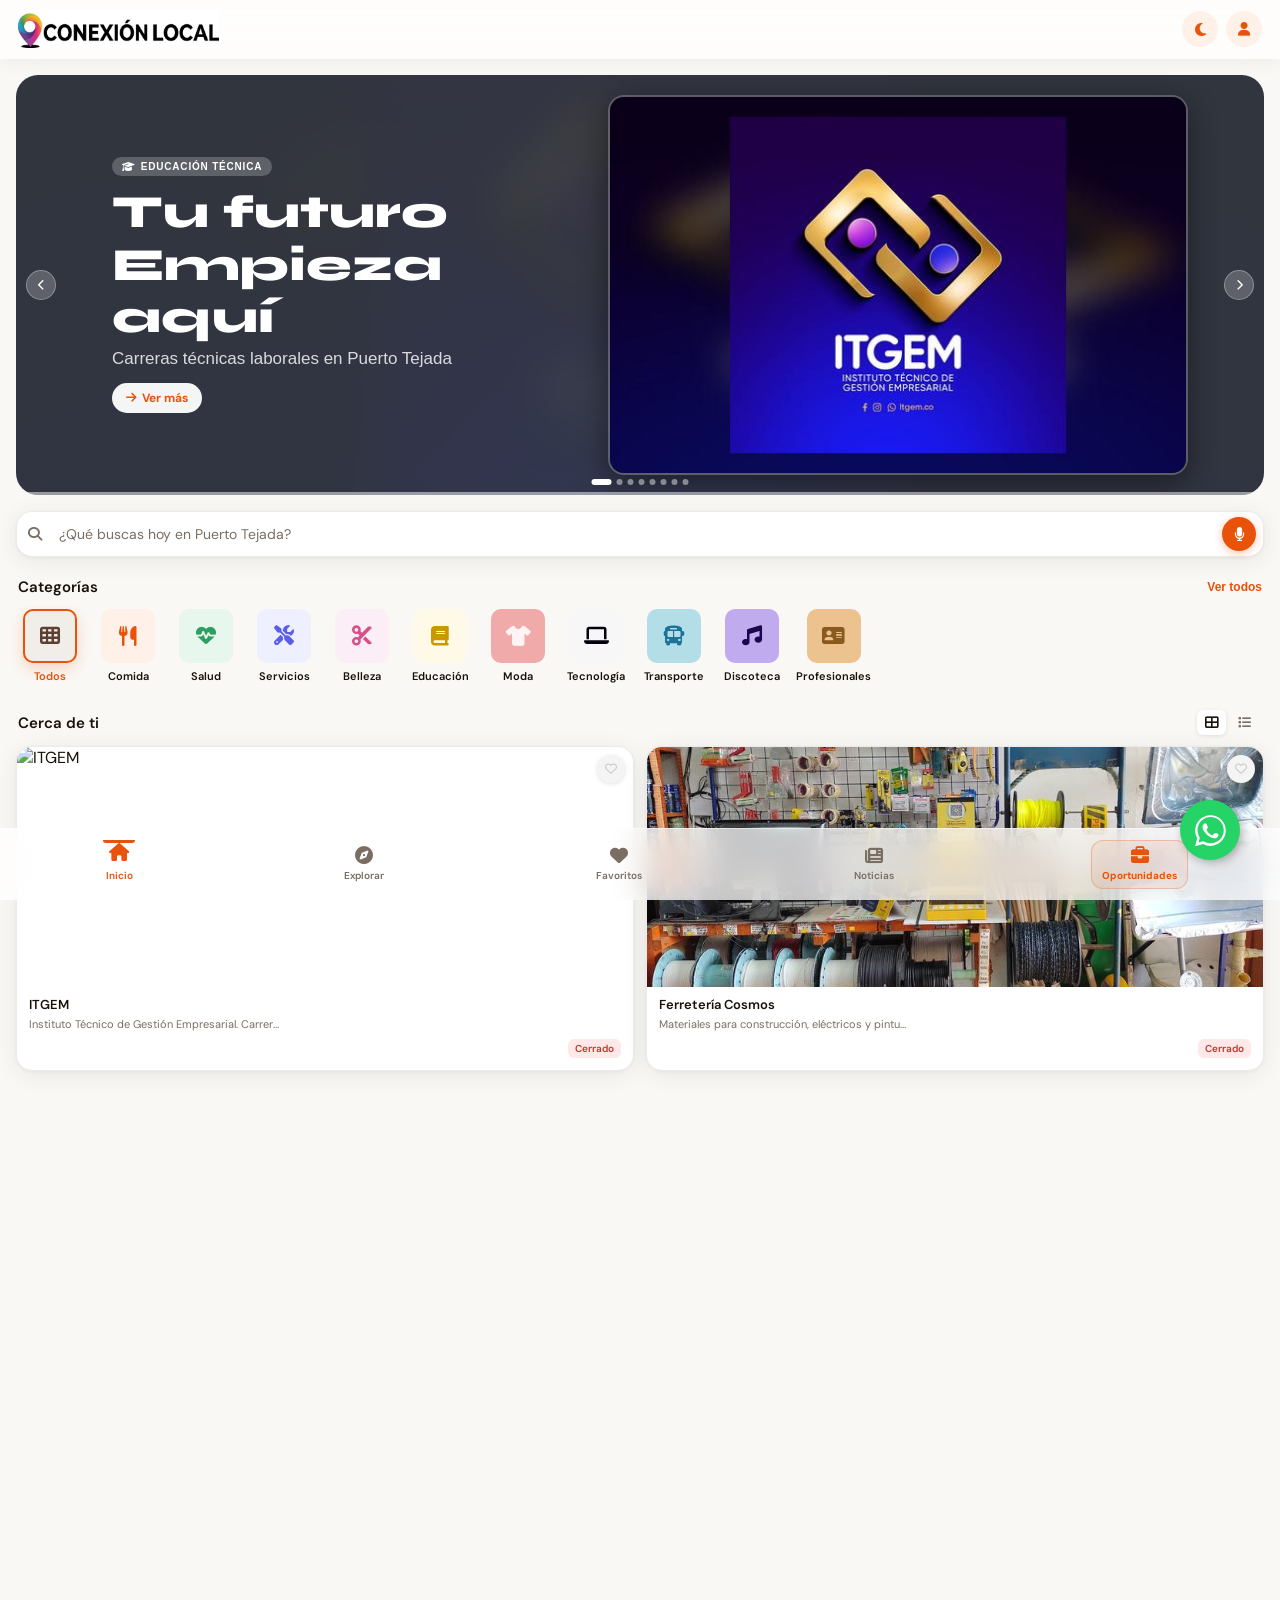
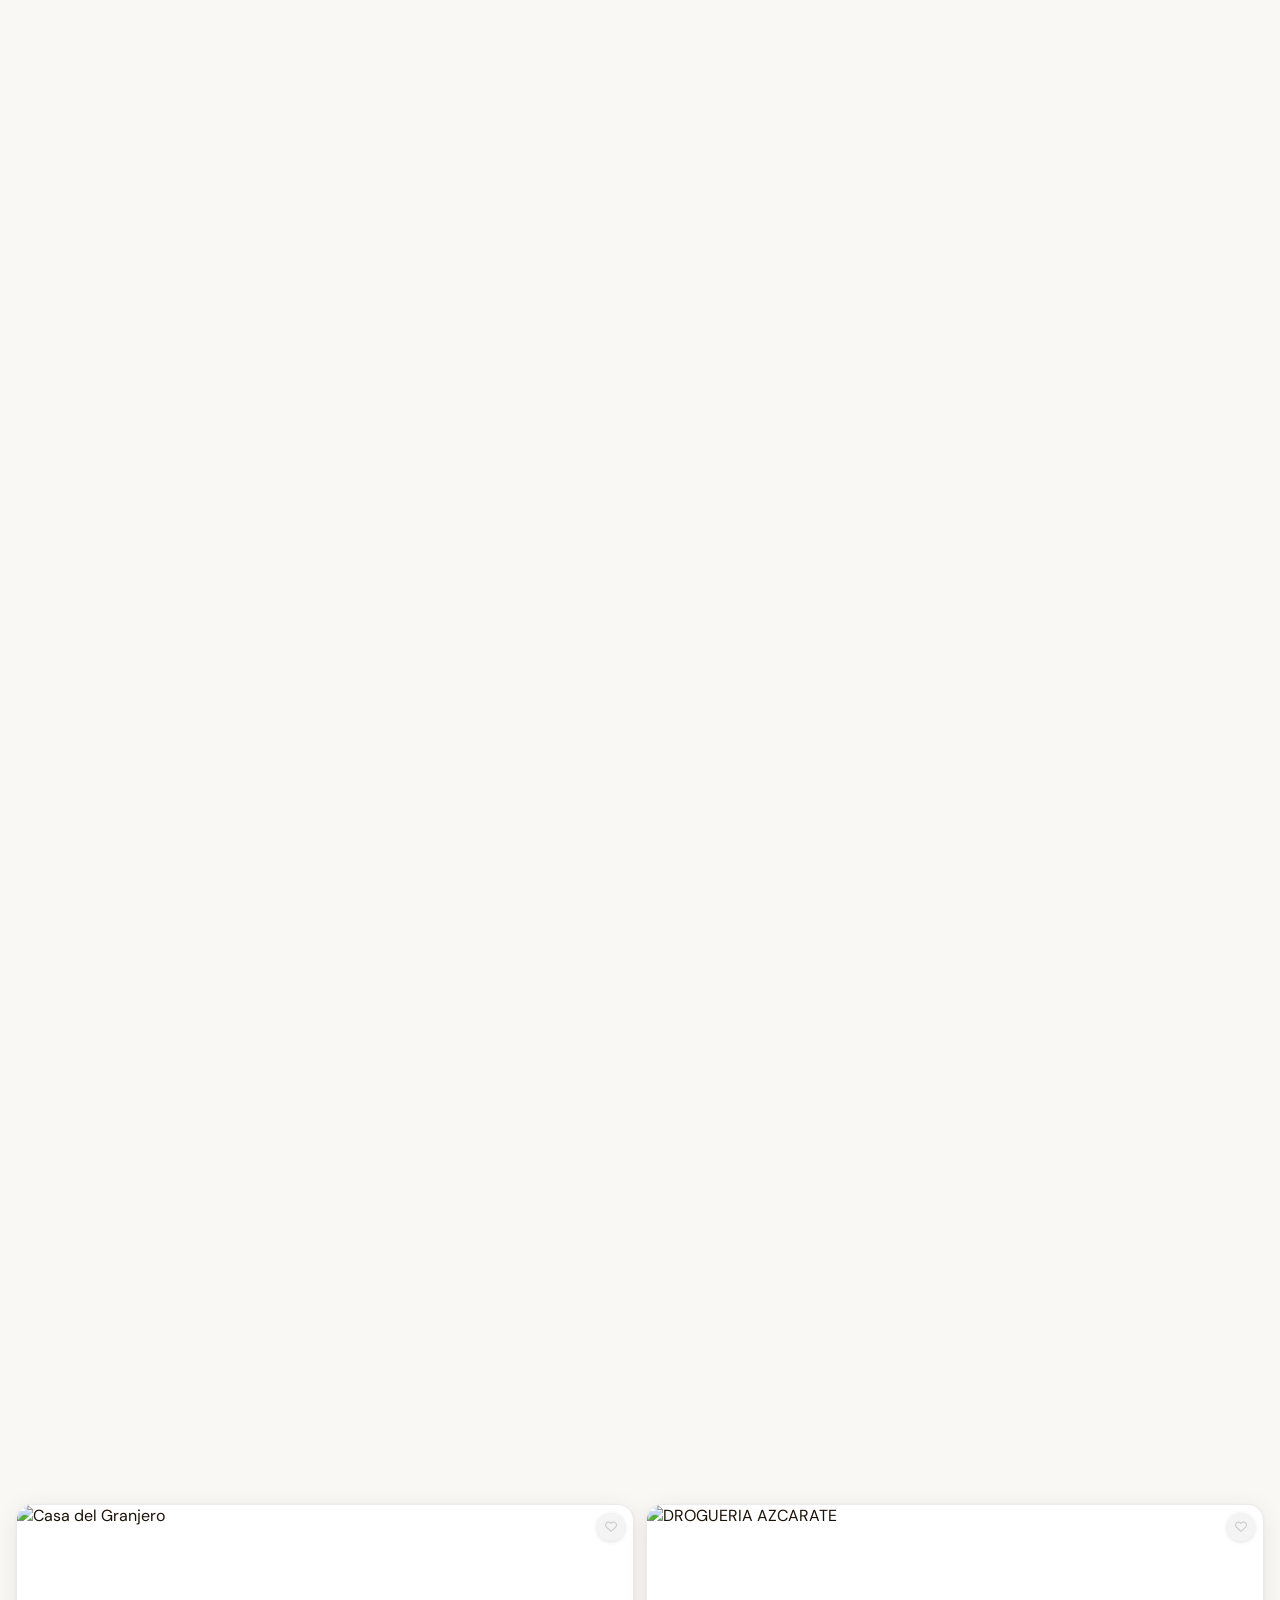
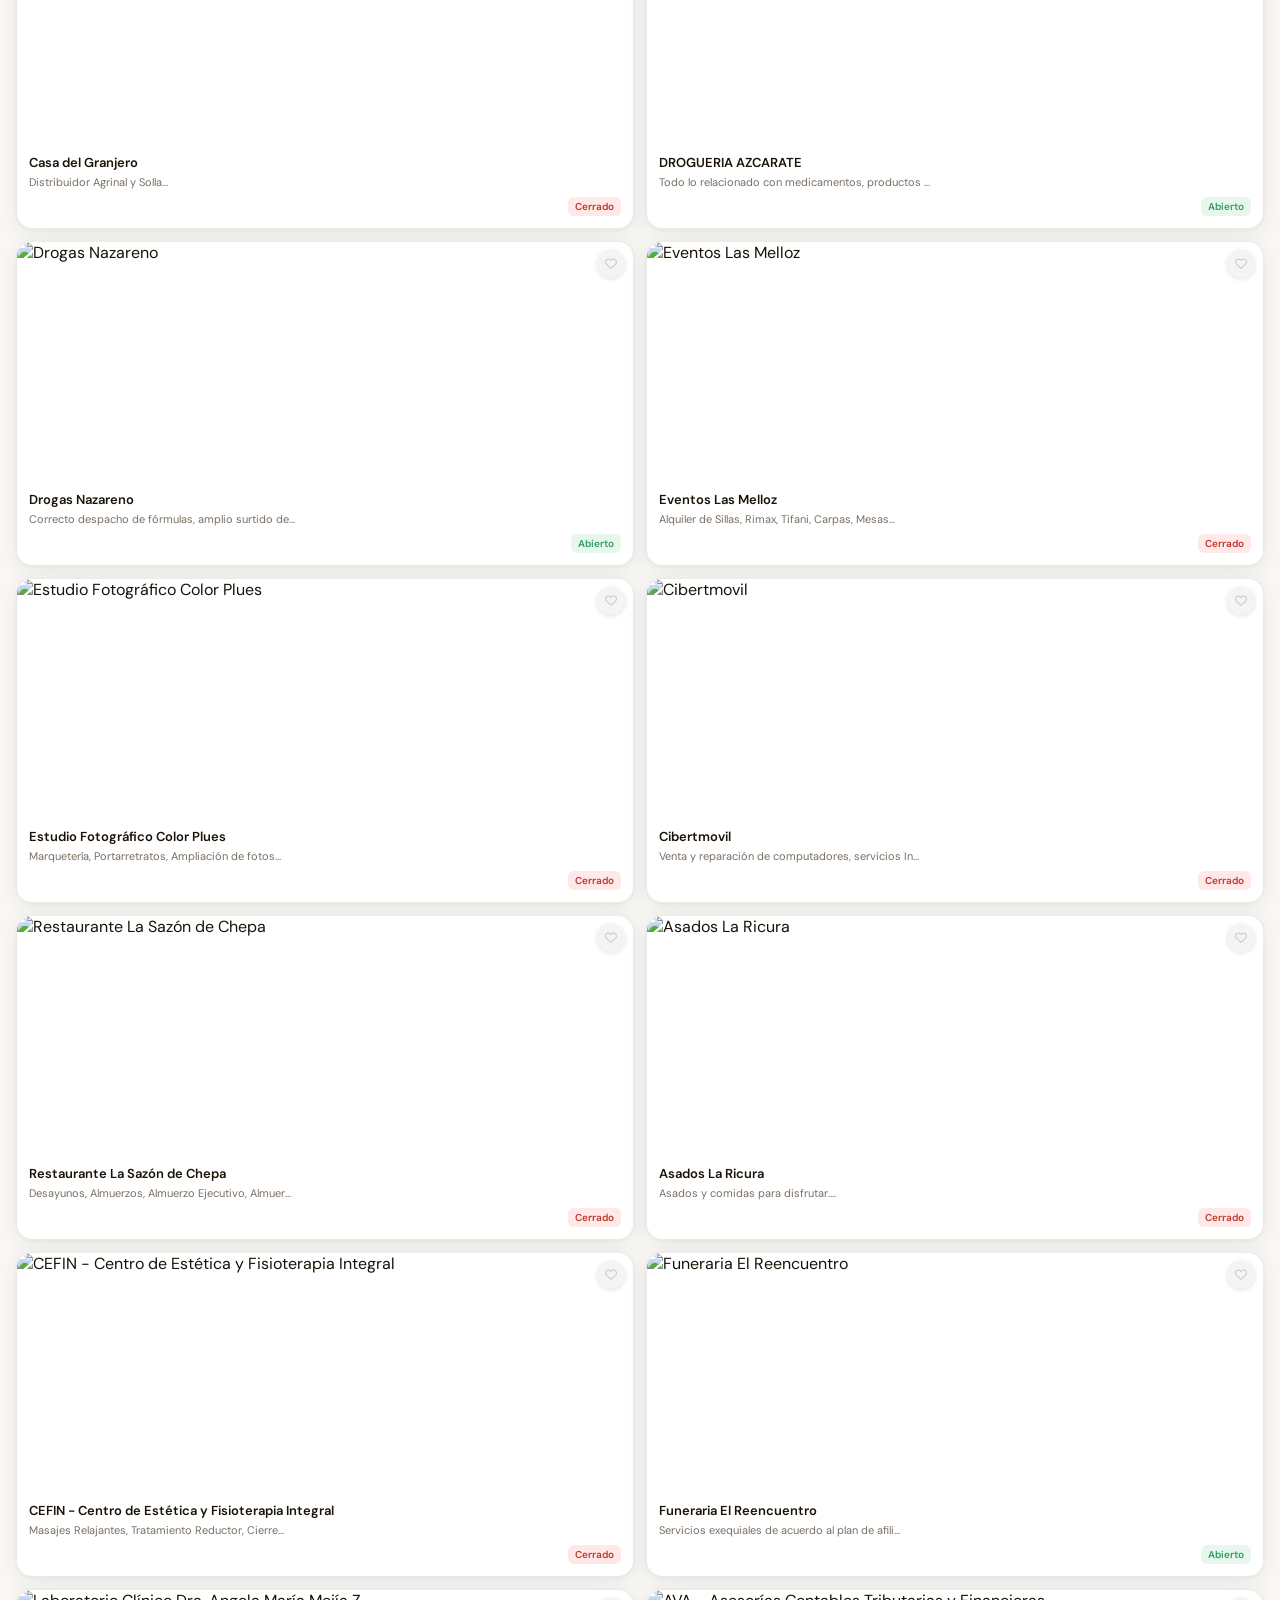
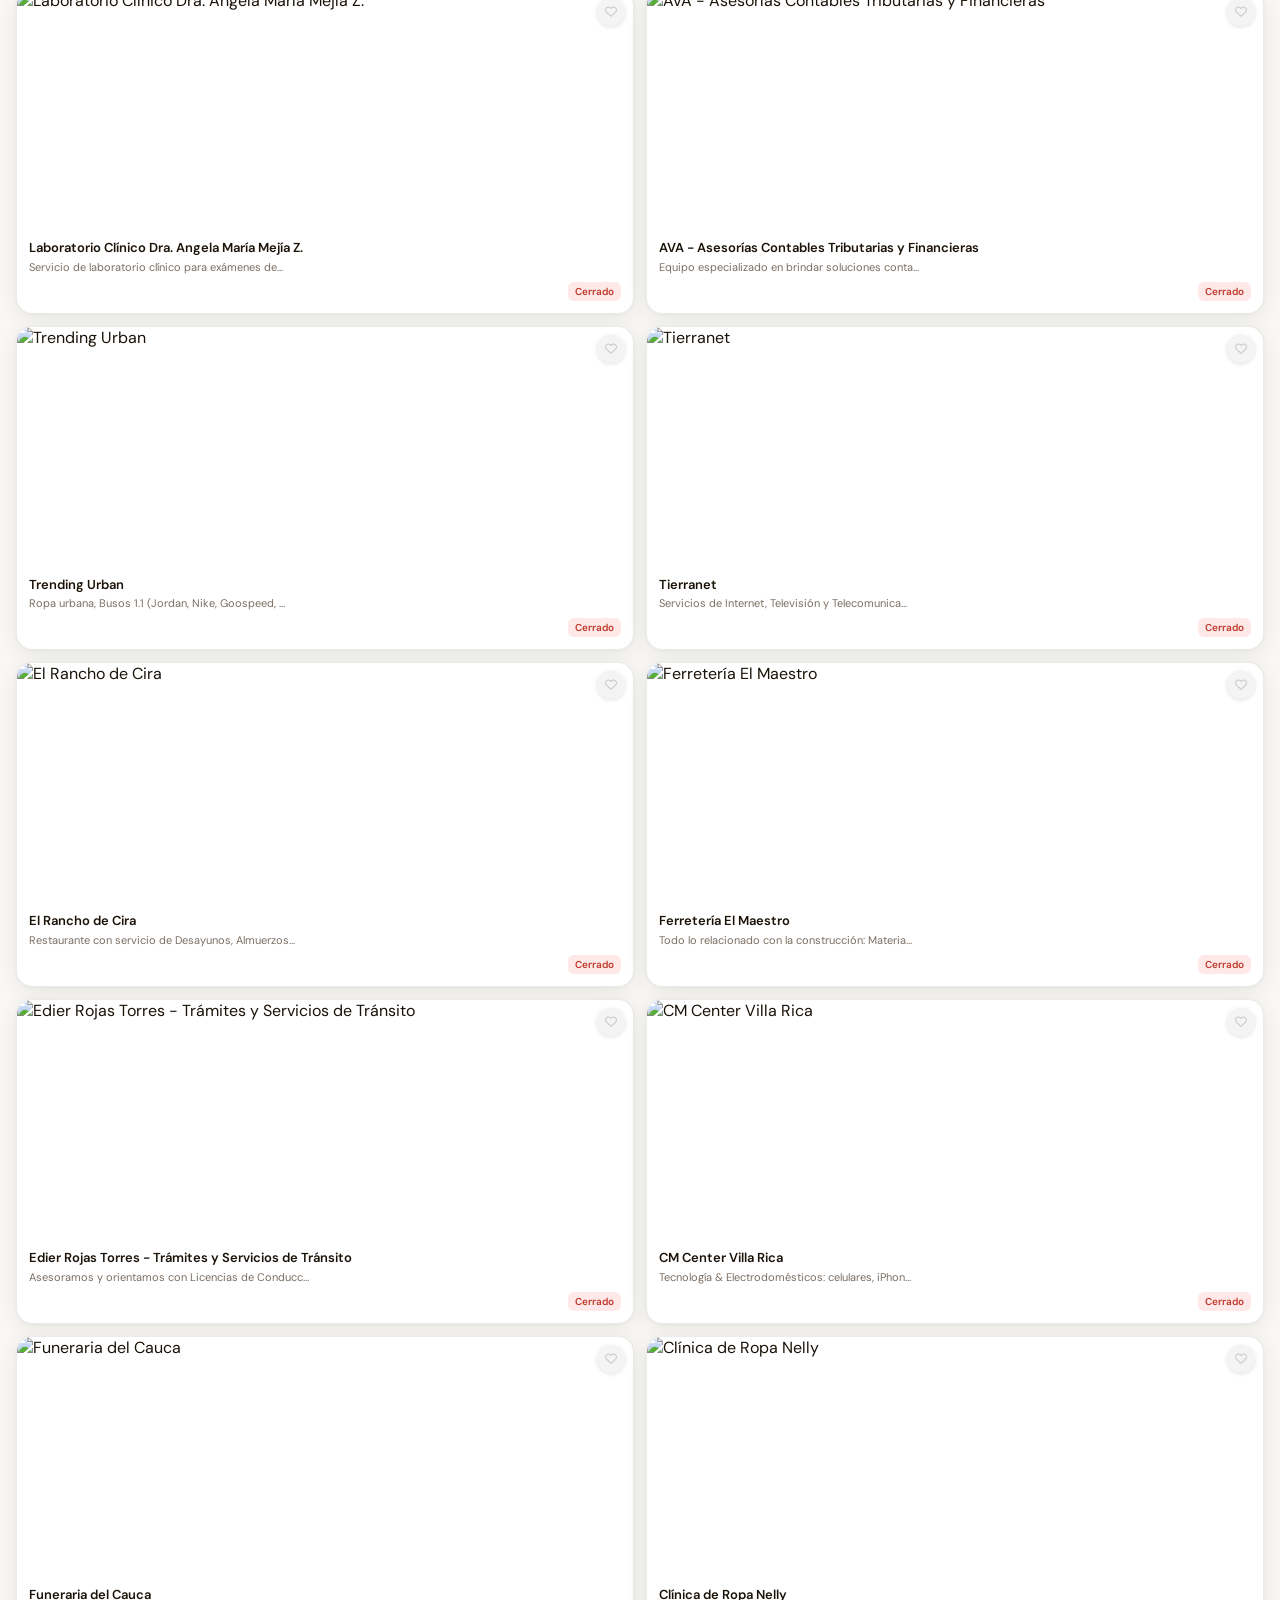
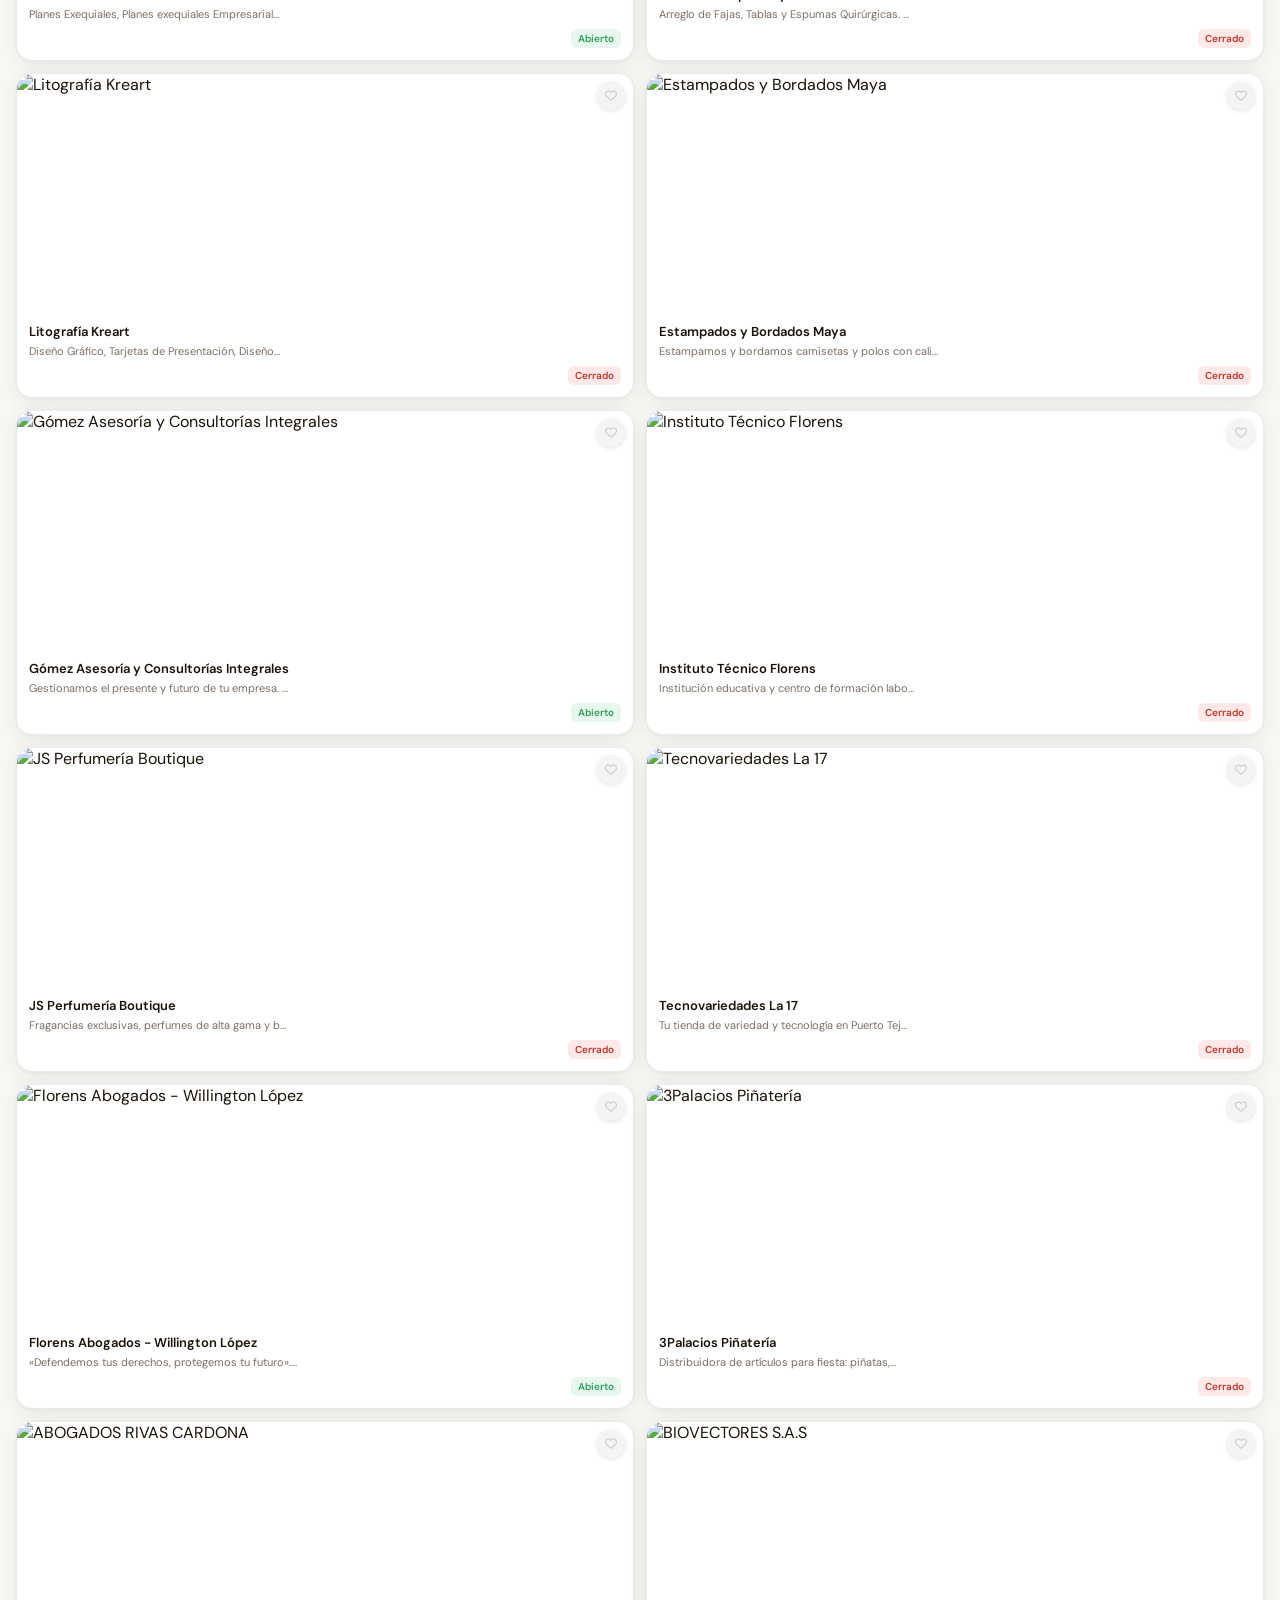
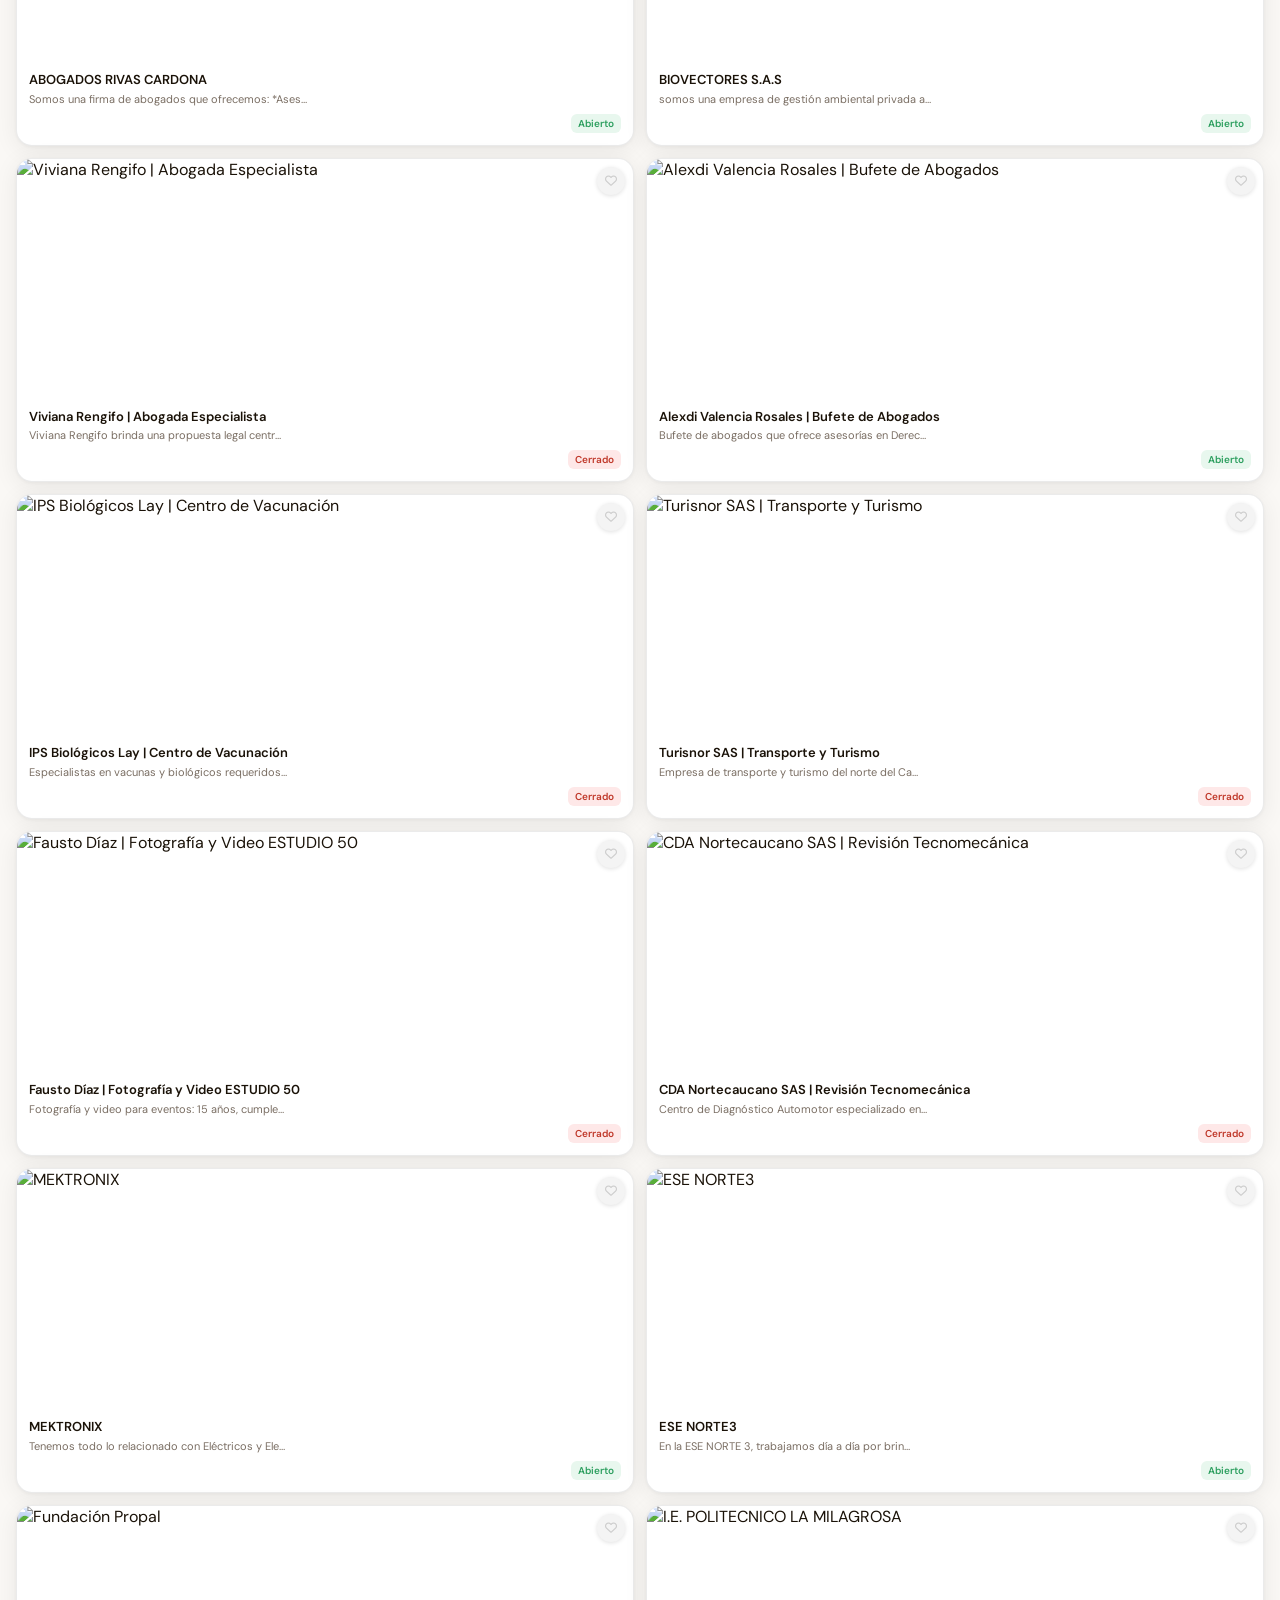
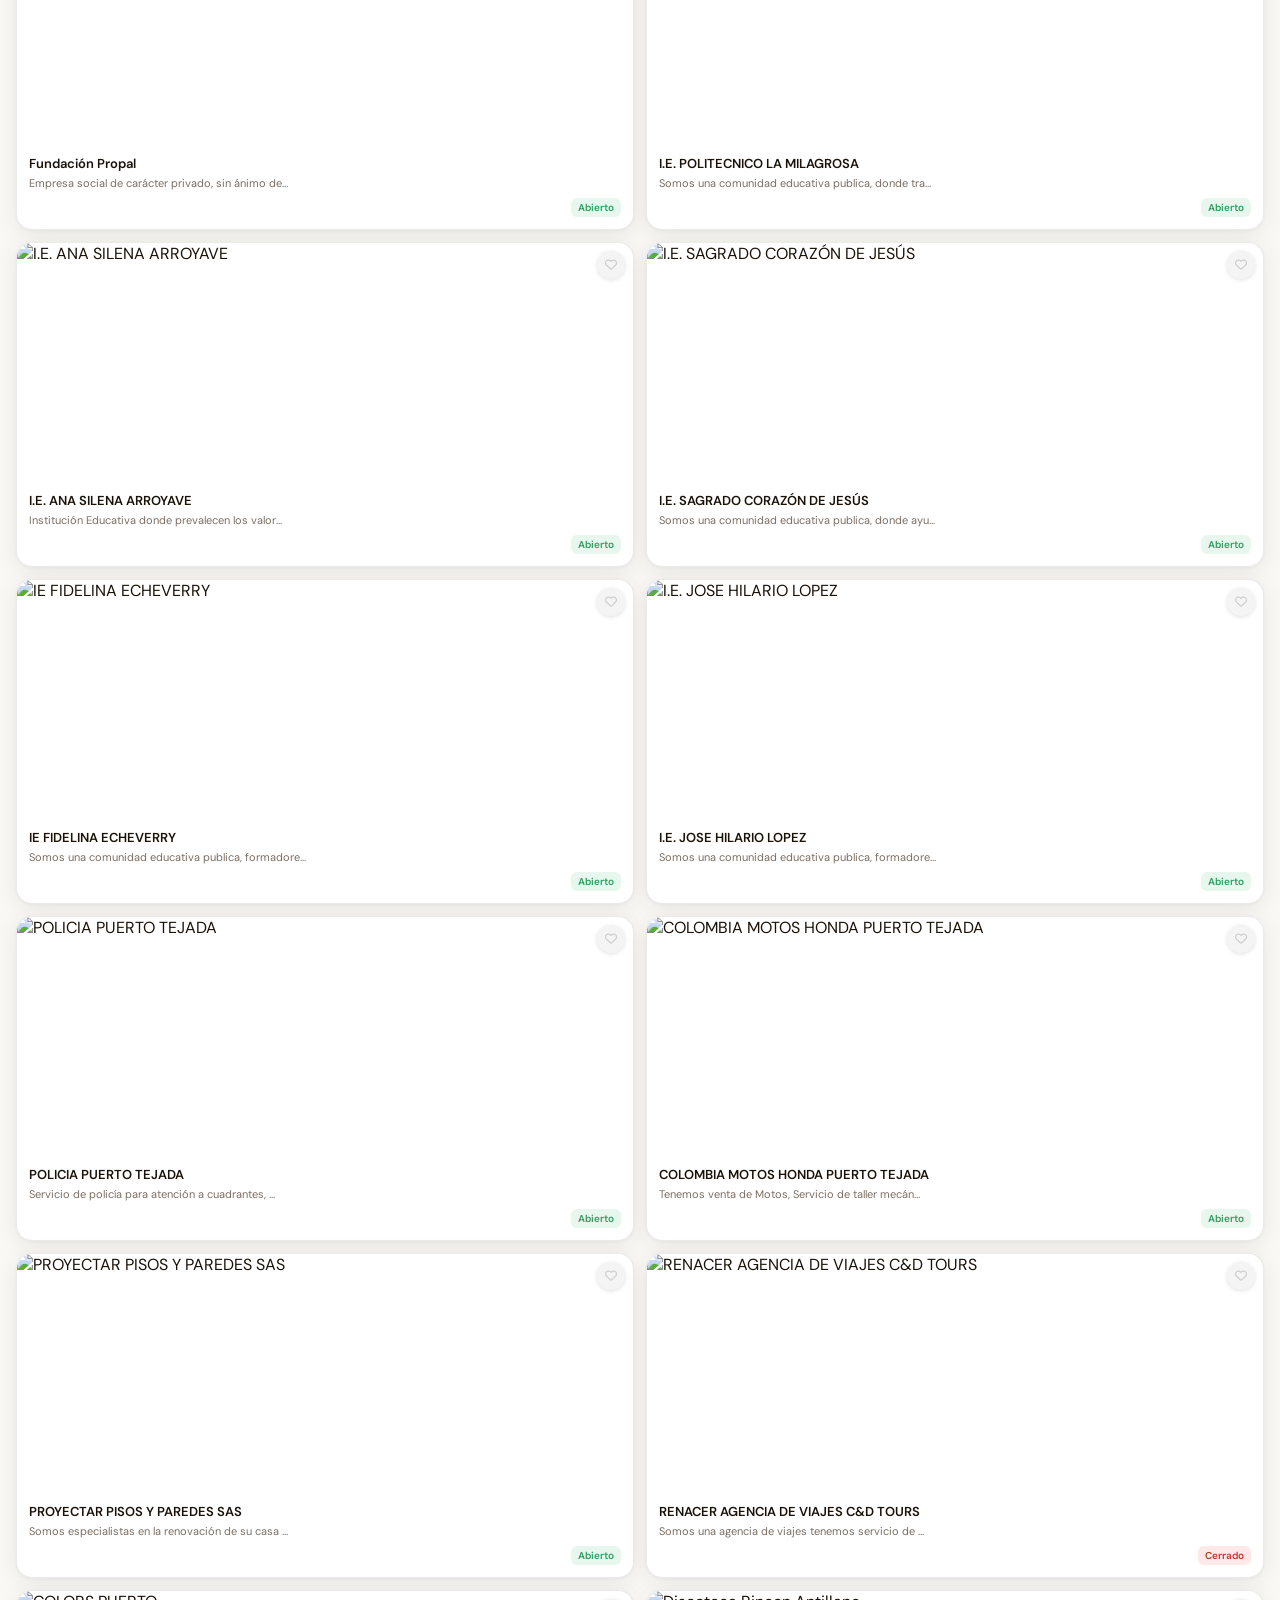
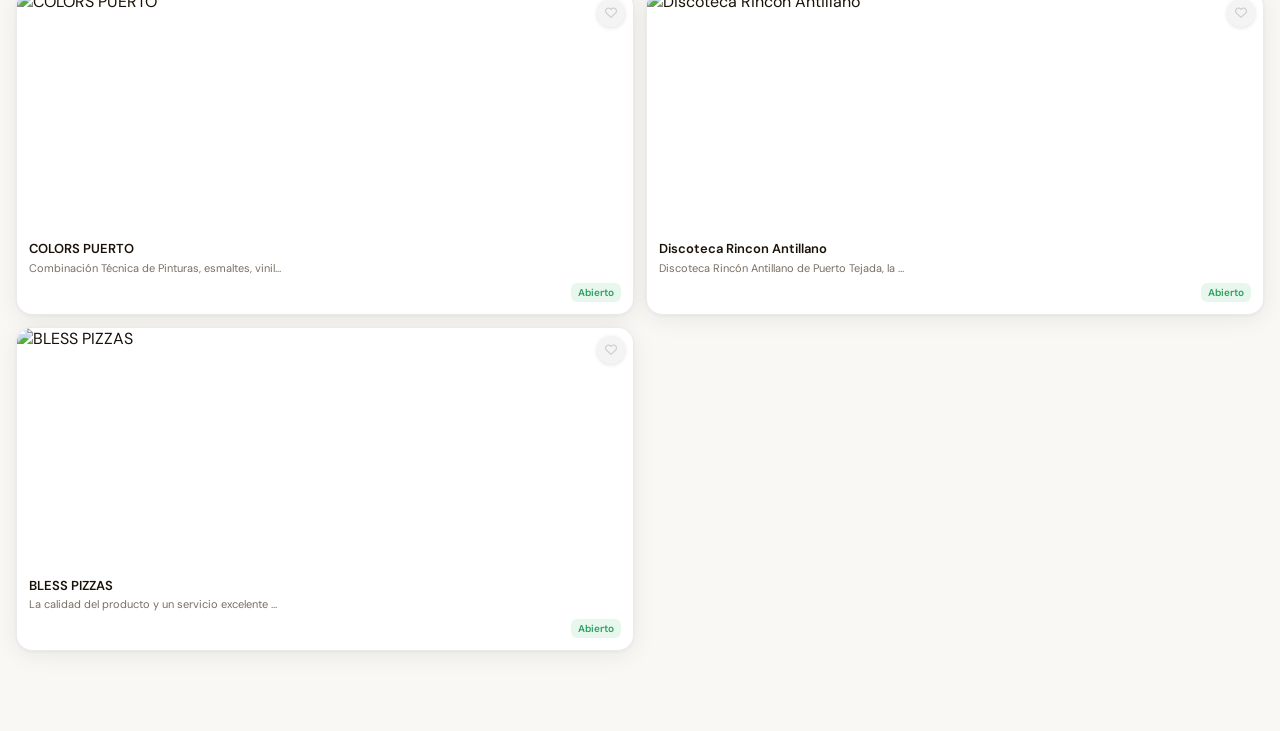
==== commit 882f40e5: "Add files via upload" ====
--- a/index.html
+++ b/index.html
@@ -11,7 +11,7 @@
 
 <title>Conexión Local</title>
 <link rel="manifest" href="manifest.json">
-<link rel="stylesheet" href="estilo.css?v=20261007">
+<link rel="stylesheet" href="estilo.css?v=202611">
 <meta name="theme-color" content="#E8520A">
 <meta name="mobile-web-app-capable" content="yes">
 <meta name="apple-mobile-web-app-capable" content="yes">
@@ -110,7 +110,14 @@
       render(activeFilter ? data.filter(d => d.cat === activeFilter) : data);
     }
     showToast(`👋 ¡Hola, ${user.displayName.split(' ')[0]}!`);
-  }
+
+
+     // Desbloquear todo al iniciar sesión
+    if (typeof unlockFeatures === 'function') unlockFeatures();
+    sessionStorage.removeItem(SG_KEY);
+    
+  }
+
   if (typeof window._fbUpdateProfileUI === 'function')
     window._fbUpdateProfileUI(user);
 });
@@ -144,6 +151,14 @@
   </div>
   
 </header>
+
+<!-- Botón flotante de WhatsApp -->
+<a href="https://wa.me/573242124682?text=Hola,%20me%20gustaría%20obtener%20más%20información" class="whatsapp-flotante" target="_blank" rel="noopener noreferrer">
+  <!-- Ícono SVG de WhatsApp -->
+  <svg viewBox="0 0 32 32" class="whatsapp-icono" xmlns="http://www.w3.org/2000/svg">
+    <path d="M16 2.003c-7.72 0-14 6.278-14 14 0 2.477.65 4.88 1.884 6.993l-1.996 7.29 7.458-1.956c2.052 1.134 4.35 1.734 6.654 1.734 7.72 0 14-6.28 14-14s-6.28-14-14-14zm0 25.617c-2.124 0-4.207-.568-6.03-1.648l-.432-.256-4.48 1.175 1.196-4.372-.28-.447c-1.187-1.897-1.815-4.103-1.815-6.353 0-6.61 5.378-11.987 11.987-11.987s11.987 5.378 11.987 11.987-5.377 11.99-11.987 11.99zm6.574-8.986c-.36-.18-2.13-.105-2.46-.118-.33-.013-.57-.018-.81.34s-.93 1.144-1.14 1.378c-.21.234-.42.264-.78.084-.36-.18-1.52-.56-2.9-1.792-1.07-1.22-1.79-2.73-2-3.09-.21-.36-.02-.555.16-.735.162-.162.36-.42.54-.63.18-.21.24-.36.36-.6.12-.24.06-.45-.03-.63-.09-.18-.81-1.955-1.11-2.675-.29-.7-.59-.605-.81-.615-.21-.01-.45-.01-.69-.01-.24 0-.63.09-.96.45s-1.26 1.23-1.26 3.003c0 1.77 1.29 3.483 1.47 3.723.18.24 2.54 3.882 6.15 5.443.86.37 1.53.593 2.05.76.86.273 1.64.234 2.26.14.69-.104 2.13-.87 2.43-1.71.3-.84.3-1.56.21-1.71-.09-.15-.33-.24-.69-.42z"/>
+  </svg>
+</a>
 
 <!-- iOS Install Modal -->
 <div class="ios-modal" id="ios-install-modal" hidden>
@@ -335,9 +350,9 @@
     <span class="cat-label">Tecnología</span>
   </div>
 
-  <div class="category" data-cat="turismo" onclick="filterCategory('turismo', this)">
-    <div class="cat-icon cat-turismo"><i class="fas fa-bus"></i></div>
-    <span class="cat-label">Turismo</span>
+  <div class="category" data-cat="transporte" onclick="filterCategory('transporte', this)">
+    <div class="cat-icon cat-transporte"><i class="fas fa-bus"></i></div>
+    <span class="cat-label">Transporte</span>
   </div>
 
   <div class="category" data-cat="discoteca" onclick="filterCategory('discoteca', this)">
@@ -617,14 +632,14 @@
 
 <script>
 const EMOJIS = {
-  comida: '🍽️', salud: '💊', servicios: '🔧', belleza: '✂️', educacion: '🎓', moda:'👕', tecnologia:'💻',turismo:'🚌',
+  comida: '🍽️', salud: '💊', servicios: '🔧', belleza: '✂️', educacion: '🎓', moda:'👕', tecnologia:'💻',transporte:'🚌',
   discoteca:'🎵', profesionales:'💼'
 };
 
 const BG_COLORS = {
   comida: '#FFF0E8', salud: '#E8F7EE', servicios: '#EEF0FF',
   belleza: '#FCEEF6', educacion: '#F3EEFF',
-  moda:'#1FE099', tecnologia: '#EEF0FF', turismo: '#0EA2C4', profesionales:'#D0872E'
+  moda:'#1FE099', tecnologia: '#EEF0FF', transporte: '#0EA2C4', profesionales:'#D0872E'
 };
 
 const PHONES = {1:'3001234567',2:'3019876543',3:'3025551234',4:'3034445678',5:'3043332211',6:'3052223344'};
@@ -1523,7 +1538,7 @@
 {
     id: 48,
     name: 'Turisnor SAS | Transporte y Turismo',
-    cat: 'turismo',
+    cat: 'transporte',
     desc: 'Empresa de transporte y turismo del norte del Cauca. Servicios de transporte escolar, especial de pasajeros, empresarial, ejecutivo y turístico.',
     open: true,
     address: 'Carrera 26B #4-18 Barrio Emmanuel, Puerto Tejada',
@@ -1839,7 +1854,7 @@
   {
     id: 62,
     name: 'RENACER AGENCIA DE VIAJES C&D TOURS',
-    cat: 'turismo',
+    cat: 'transporte',
     desc: 'Somos una agencia de viajes tenemos servicio de Pasadías, Excursiones, Planes Migratorios, Vacaciones, Citas para Pasaportes y Tiquetes aéreos.',
     open: true,
     address: 'Carrera 22 # 16-18 Barrio el Centro',
@@ -2728,6 +2743,21 @@
       headerLogo.addEventListener('click', goHome);
       headerLogo.setAttribute('title', 'Ir al Inicio');
     }
+
+
+     // ── SOFT GATE — mostrar después de 12 segundos si no hay sesión ──
+  setTimeout(() => {
+    if (!window._fbUser && !sessionStorage.getItem(SG_KEY)) {
+      showSoftgate();
+    }
+  }, 12000);
+
+  // Aplicar candados si ya saltó el gate antes
+  if (sessionStorage.getItem(SG_KEY) && !window._fbUser) {
+    applyLockedFeatures();
+  }
+
+
   });
 
   // Teclado para galería
@@ -3085,7 +3115,7 @@
 });
 
 // ── NOTIFICACIÓN DE ACTUALIZACIÓN ──
-if ('serviceWorker' in navigator) {
+/*if ('serviceWorker' in navigator) {
   // Ignorar el primer mensaje (instalación inicial)
   let swJustInstalled = false;
   navigator.serviceWorker.ready.then(reg => {
@@ -3094,7 +3124,7 @@
     }
   });
 
-  navigator.serviceWorker.addEventListener('message', (event) => {
+  /*navigator.serviceWorker.addEventListener('message', (event) => {
     if (event.data?.type !== 'NEW_VERSION_AVAILABLE') return;
     if (swJustInstalled) { swJustInstalled = false; return; }
 
@@ -3116,10 +3146,130 @@
         Actualizar
       </button>`;
     toast.classList.add('show');
+  }); */
+
+
+  // ── SOFT GATE ──
+const SG_KEY = 'cl_sg_skipped'; // recuerda si ya lo vio
+
+function showSoftgate() {
+  document.getElementById('softgateOverlay').classList.add('visible');
+}
+
+function hideSoftgate() {
+  document.getElementById('softgateOverlay').classList.remove('visible');
+}
+
+function softgateLogin() {
+  hideSoftgate();
+  // Abre el panel de perfil para iniciar sesión con Google
+  openProfile();
+  // Intenta disparar el login directamente
+  if (typeof window._fbSignInGoogle === 'function') {
+    setTimeout(() => window._fbSignInGoogle(), 300);
+  }
+}
+
+function softgateSkip() {
+  hideSoftgate();
+  sessionStorage.setItem(SG_KEY, '1');
+  applyLockedFeatures(); // aplica los candados
+}
+
+function applyLockedFeatures() {
+  if (window._fbUser) return; // con sesión: sin restricciones
+
+  // Bloquear botón de favoritos en cards
+  document.querySelectorAll('.fav-btn').forEach(btn => {
+    btn.onclick = (e) => {
+      e.stopPropagation();
+      showSoftgate();
+    };
   });
-}
-
+
+  // Bloquear botón Oportunidades en nav
+  const navOp = document.getElementById('navOportunidades');
+  if (navOp) {
+    navOp.onclick = (e) => {
+      e.stopPropagation();
+      showSoftgate();
+    };
+  }
+
+  // Bloquear botón de descarga PWA
+  const btnInstall = document.getElementById('btn-install');
+  if (btnInstall) {
+    btnInstall.classList.add('locked-feature');
+    btnInstall.onclick = (e) => {
+      e.stopPropagation();
+      showSoftgate();
+    };
+  }
+}
+
+function unlockFeatures() {
+  // Restaurar favoritos
+  document.querySelectorAll('.fav-btn').forEach(btn => {
+    const id = parseInt(btn.getAttribute('data-fav'));
+    if (id) btn.onclick = (e) => toggleFav(id, e);
+  });
+
+  // Restaurar Oportunidades
+  const navOp = document.getElementById('navOportunidades');
+  if (navOp) navOp.onclick = () => goToOportunidades();
+
+  // Restaurar PWA
+  const btnInstall = document.getElementById('btn-install');
+  if (btnInstall) {
+    btnInstall.classList.remove('locked-feature');
+    btnInstall.onclick = null; // el IIFE de PWA maneja esto
+  }
+
+  hideSoftgate();
+}
+
+// Bloquear WhatsApp dentro del modal
+const _origOpenModal = openModal;
+window.openModal = function(id) {
+  _origOpenModal(id);
+  if (!window._fbUser) {
+    const waBtn = document.getElementById('modalWA');
+    if (waBtn) {
+      waBtn.onclick = (e) => {
+        e.preventDefault();
+        showSoftgate();
+      };
+      waBtn.style.opacity = '0.5';
+    }
+  }
+};
+  
 </script>
+
+<!-- SOFT GATE MODAL -->
+<div class="softgate-overlay" id="softgateOverlay">
+  <div class="softgate-modal">
+    <div class="softgate-icon">🌟</div>
+    <h2 class="softgate-title">¡Bienvenido a Conexión Local!</h2>
+    <p class="softgate-desc">
+      Inicia sesión para acceder a <strong>favoritos, oportunidades de empleo, 
+      contacto con negocios</strong> y mucho más.
+    </p>
+    <button class="softgate-google-btn" onclick="softgateLogin()">
+      <svg viewBox="0 0 24 24" width="20" height="20">
+        <path fill="#4285F4" d="M22.56 12.25c0-.78-.07-1.53-.2-2.25H12v4.26h5.92c-.26 1.37-1.04 2.53-2.21 3.31v2.77h3.57c2.08-1.92 3.28-4.74 3.28-8.09z"/>
+        <path fill="#34A853" d="M12 23c2.97 0 5.46-.98 7.28-2.66l-3.57-2.77c-.98.66-2.23 1.06-3.71 1.06-2.86 0-5.29-1.93-6.16-4.53H2.18v2.84C3.99 20.53 7.7 23 12 23z"/>
+        <path fill="#FBBC05" d="M5.84 14.09c-.22-.66-.35-1.36-.35-2.09s.13-1.43.35-2.09V7.07H2.18C1.43 8.55 1 10.22 1 12s.43 3.45 1.18 4.93l3.66-2.84z"/>
+        <path fill="#EA4335" d="M12 5.38c1.62 0 3.06.56 4.21 1.64l3.15-3.15C17.45 2.09 14.97 1 12 1 7.7 1 3.99 3.47 2.18 7.07l3.66 2.84c.87-2.6 3.3-4.53 6.16-4.53z"/>
+      </svg>
+      Continuar con Google
+    </button>
+    <button class="softgate-skip-btn" onclick="softgateSkip()">
+      Explorar sin cuenta →
+    </button>
+    <p class="softgate-note">Solo lectura · Sin registro previo</p>
+  </div>
+</div>
 
 </body>
 </html>
--- a/estilo.css
+++ b/estilo.css
@@ -116,6 +116,57 @@
 body.dark .dark-toggle { background: rgba(232,82,10,0.18); }
 
 
+/* =========================================
+   Estilos por defecto (Para PC / Escritorio) 
+   ========================================= */
+.whatsapp-flotante {
+  position: fixed;
+  width: 60px;
+  height: 60px;
+  bottom: 40px; /* Distancia desde abajo en PC */
+  right: 40px;  /* Distancia desde la derecha en PC */
+  background-color: #25d366;
+  color: #FFF;
+  border-radius: 50px;
+  text-align: center;
+  font-size: 30px;
+  box-shadow: 2px 2px 10px rgba(0, 0, 0, 0.3);
+  z-index: 1000; 
+  display: flex;
+  justify-content: center;
+  align-items: center;
+  transition: all 0.3s ease;
+}
+
+.whatsapp-flotante:hover {
+  background-color: #128c7e;
+  transform: scale(1.1);
+  box-shadow: 2px 2px 15px rgba(0, 0, 0, 0.4);
+}
+
+.whatsapp-icono {
+  width: 35px;
+  height: 35px;
+  fill: currentColor;
+}
+
+/* =========================================
+   Estilos para Móviles (Pantallas pequeñas) 
+   ========================================= */
+@media screen and (max-width: 768px) {
+  .whatsapp-flotante {
+    width: 55px; /* Un poco más pequeño en móvil */
+    height: 55px;
+    bottom: 90px; /* Más alto para no tapar tu barra de navegación inferior */
+    right: 20px;  /* Un poco más pegado al borde derecho */
+  }
+  
+  .whatsapp-icono {
+    width: 30px; /* Ícono adaptado al nuevo tamaño */
+    height: 30px;
+  }
+}
+
 
 /* ── HERO CAROUSEL ── */
 .hero-carousel {
@@ -578,7 +629,7 @@
 .cat-educacion { background: #FFFAE8; color: #C89A00; }
 .cat-todos   { background: #F1EDE8; color: #5C4033; }
 .cat-tecnologia { background: #f7f7f7; color:#05010c ; }
-.cat-turismo { background: #b4dee7; color:#1d7398 ; }
+.cat-transporte { background: #b4dee7; color:#1d7398 ; }
 .cat-moda { background: #ed9b9bd5; color:#fff3f3 ; }
 .cat-discoteca { background: #c0abef; color:#1c054f ; }
 .cat-profesionales { background: #ecc28e; color:#8a591d ; }
@@ -987,6 +1038,127 @@
 @keyframes navPill {
   from { width: 0; opacity: 0; }
   to   { width: 32px; opacity: 1; }
+}
+
+/* ── BOTÓN DESTACADO OPORTUNIDADES (BRILLO Y LLAMADO DE ATENCIÓN) ── */
+#navOportunidades {
+  padding: 6px 10px;
+  border-radius: 12px;
+  background: rgba(232, 82, 10, 0.08);
+  border: 1px solid rgba(232, 82, 10, 0.28);
+  color: var(--primary);
+  position: relative;
+  transition: all 0.25s ease;
+  animation: navOpGlow 2.8s ease-in-out infinite;
+}
+
+#navOportunidades span {
+  font-weight: 700;
+  white-space: nowrap;
+}
+
+/* Ráfaga / barrido de brillo diagonal */
+#navOportunidades::after {
+  content: '';
+  position: absolute;
+  inset: 0;
+  border-radius: inherit;
+  background: linear-gradient(
+    110deg,
+    transparent 20%,
+    rgba(255, 255, 255, 0.65) 45%,
+    rgba(255, 240, 220, 0.9) 50%,
+    rgba(255, 255, 255, 0.65) 55%,
+    transparent 80%
+  );
+  background-size: 250% 100%;
+  background-repeat: no-repeat;
+  background-position: 200% 0;
+  pointer-events: none;
+  animation: navOpShine 3.2s cubic-bezier(0.4, 0, 0.2, 1) infinite;
+}
+
+/* Destello y micro-pulsación en el icono de maletín */
+#navOportunidades:not(.active) i {
+  animation: navOpIconPulse 3.2s ease-in-out infinite;
+}
+
+/* Modo oscuro */
+body.dark #navOportunidades {
+  background: rgba(232, 82, 10, 0.16);
+  border-color: rgba(232, 82, 10, 0.45);
+}
+
+body.dark #navOportunidades::after {
+  background: linear-gradient(
+    110deg,
+    transparent 20%,
+    rgba(255, 255, 255, 0.45) 45%,
+    rgba(255, 215, 170, 0.8) 50%,
+    rgba(255, 255, 255, 0.45) 55%,
+    transparent 80%
+  );
+  background-size: 250% 100%;
+  background-repeat: no-repeat;
+}
+
+/* Estado activo: cuando el usuario ya está viendo Oportunidades */
+#navOportunidades.active {
+  background: rgba(232, 82, 10, 0.14);
+  border-color: rgba(232, 82, 10, 0.4);
+  box-shadow: 0 0 12px rgba(232, 82, 10, 0.35);
+  animation: none;
+}
+
+#navOportunidades.active::after {
+  display: none;
+}
+
+#navOportunidades.active i {
+  animation: none;
+  filter: drop-shadow(0 0 4px rgba(232, 82, 10, 0.5));
+}
+
+/* Animaciones del efecto de brillo */
+@keyframes navOpGlow {
+  0%, 100% {
+    box-shadow: 0 0 4px rgba(232, 82, 10, 0.25), 0 0 0 1px rgba(232, 82, 10, 0.15);
+  }
+  50% {
+    box-shadow: 0 0 16px rgba(232, 82, 10, 0.55), 0 0 26px rgba(232, 82, 10, 0.25), 0 0 0 1px rgba(232, 82, 10, 0.4);
+  }
+}
+
+@keyframes navOpShine {
+  0% {
+    background-position: 200% 0;
+    opacity: 0;
+  }
+  8% {
+    opacity: 1;
+  }
+  42% {
+    background-position: -150% 0;
+    opacity: 1;
+  }
+  48%, 100% {
+    background-position: -150% 0;
+    opacity: 0;
+  }
+}
+
+@keyframes navOpIconPulse {
+  0%, 42%, 100% {
+    transform: scale(1);
+    filter: drop-shadow(0 0 2px rgba(232, 82, 10, 0.3));
+  }
+  20% {
+    transform: scale(1.18);
+    filter: drop-shadow(0 0 8px rgba(232, 82, 10, 0.95)) drop-shadow(0 0 12px rgba(255, 215, 120, 0.85));
+  }
+  30% {
+    transform: scale(1.05);
+  }
 }
 
 /* ── LOGIN / PROFILE MODAL ── */
@@ -2724,4 +2896,135 @@
   .op-grid {
     grid-template-columns: 1fr;
   }
+}
+
+
+/* ── SOFT GATE ── */
+.softgate-overlay {
+  position: fixed;
+  inset: 0;
+  background: rgba(0,0,0,0.6);
+  backdrop-filter: blur(6px);
+  -webkit-backdrop-filter: blur(6px);
+  z-index: 88888;
+  display: flex;
+  align-items: center;
+  justify-content: center;
+  opacity: 0;
+  visibility: hidden;
+  transition: opacity 0.4s ease, visibility 0.4s ease;
+}
+
+.softgate-overlay.visible {
+  opacity: 1;
+  visibility: visible;
+}
+
+.softgate-modal {
+  background: var(--surface);
+  border-radius: var(--radius-lg);
+  padding: 32px 24px 28px;
+  max-width: 360px;
+  width: 90%;
+  text-align: center;
+  box-shadow: var(--shadow-premium);
+  animation: sgSlideUp 0.4s cubic-bezier(0.34,1.4,0.64,1) both;
+}
+
+@keyframes sgSlideUp {
+  from { transform: translateY(40px); opacity: 0; }
+  to   { transform: translateY(0);    opacity: 1; }
+}
+
+.softgate-icon {
+  font-size: 48px;
+  margin-bottom: 12px;
+  display: block;
+  animation: sgBounce 1.5s ease infinite;
+}
+
+@keyframes sgBounce {
+  0%, 100% { transform: translateY(0); }
+  50%       { transform: translateY(-8px); }
+}
+
+.softgate-title {
+  font-family: 'Syne', sans-serif;
+  font-size: 20px;
+  font-weight: 600;
+  color: var(--text);
+  margin-bottom: 10px;
+}
+
+.softgate-desc {
+  font-size: 13px;
+  color: var(--text-muted);
+  line-height: 1.6;
+  margin-bottom: 22px;
+}
+
+.softgate-desc strong { color: var(--primary); }
+
+.softgate-google-btn {
+  width: 100%;
+  padding: 13px;
+  border-radius: var(--radius-sm);
+  border: 1.5px solid var(--border);
+  background: var(--surface);
+  font-family: 'DM Sans', sans-serif;
+  font-size: 14px;
+  font-weight: 700;
+  cursor: pointer;
+  display: flex;
+  align-items: center;
+  justify-content: center;
+  gap: 10px;
+  color: var(--text);
+  box-shadow: var(--shadow);
+  transition: box-shadow 0.2s, transform 0.15s;
+  margin-bottom: 10px;
+}
+
+.softgate-google-btn:hover  { box-shadow: var(--shadow-hover); }
+.softgate-google-btn:active { transform: scale(0.97); }
+
+.softgate-skip-btn {
+  background: none;
+  border: none;
+  color: var(--text-muted);
+  font-family: 'DM Sans', sans-serif;
+  font-size: 13px;
+  font-weight: 600;
+  cursor: pointer;
+  padding: 8px;
+  width: 100%;
+  transition: color 0.2s;
+}
+
+.softgate-skip-btn:hover { color: var(--primary); }
+
+.softgate-note {
+  font-size: 10px;
+  color: var(--text-muted);
+  margin-top: 8px;
+  opacity: 0.6;
+}
+
+/* Elementos bloqueados para usuarios sin sesión */
+.locked-feature {
+  position: relative;
+  pointer-events: none;
+  opacity: 0.45;
+  filter: grayscale(0.3);
+}
+
+.locked-feature::after {
+  content: '🔒';
+  position: absolute;
+  top: 50%;
+  left: 50%;
+  transform: translate(-50%, -50%);
+  font-size: 18px;
+  pointer-events: none;
+  z-index: 10;
 }
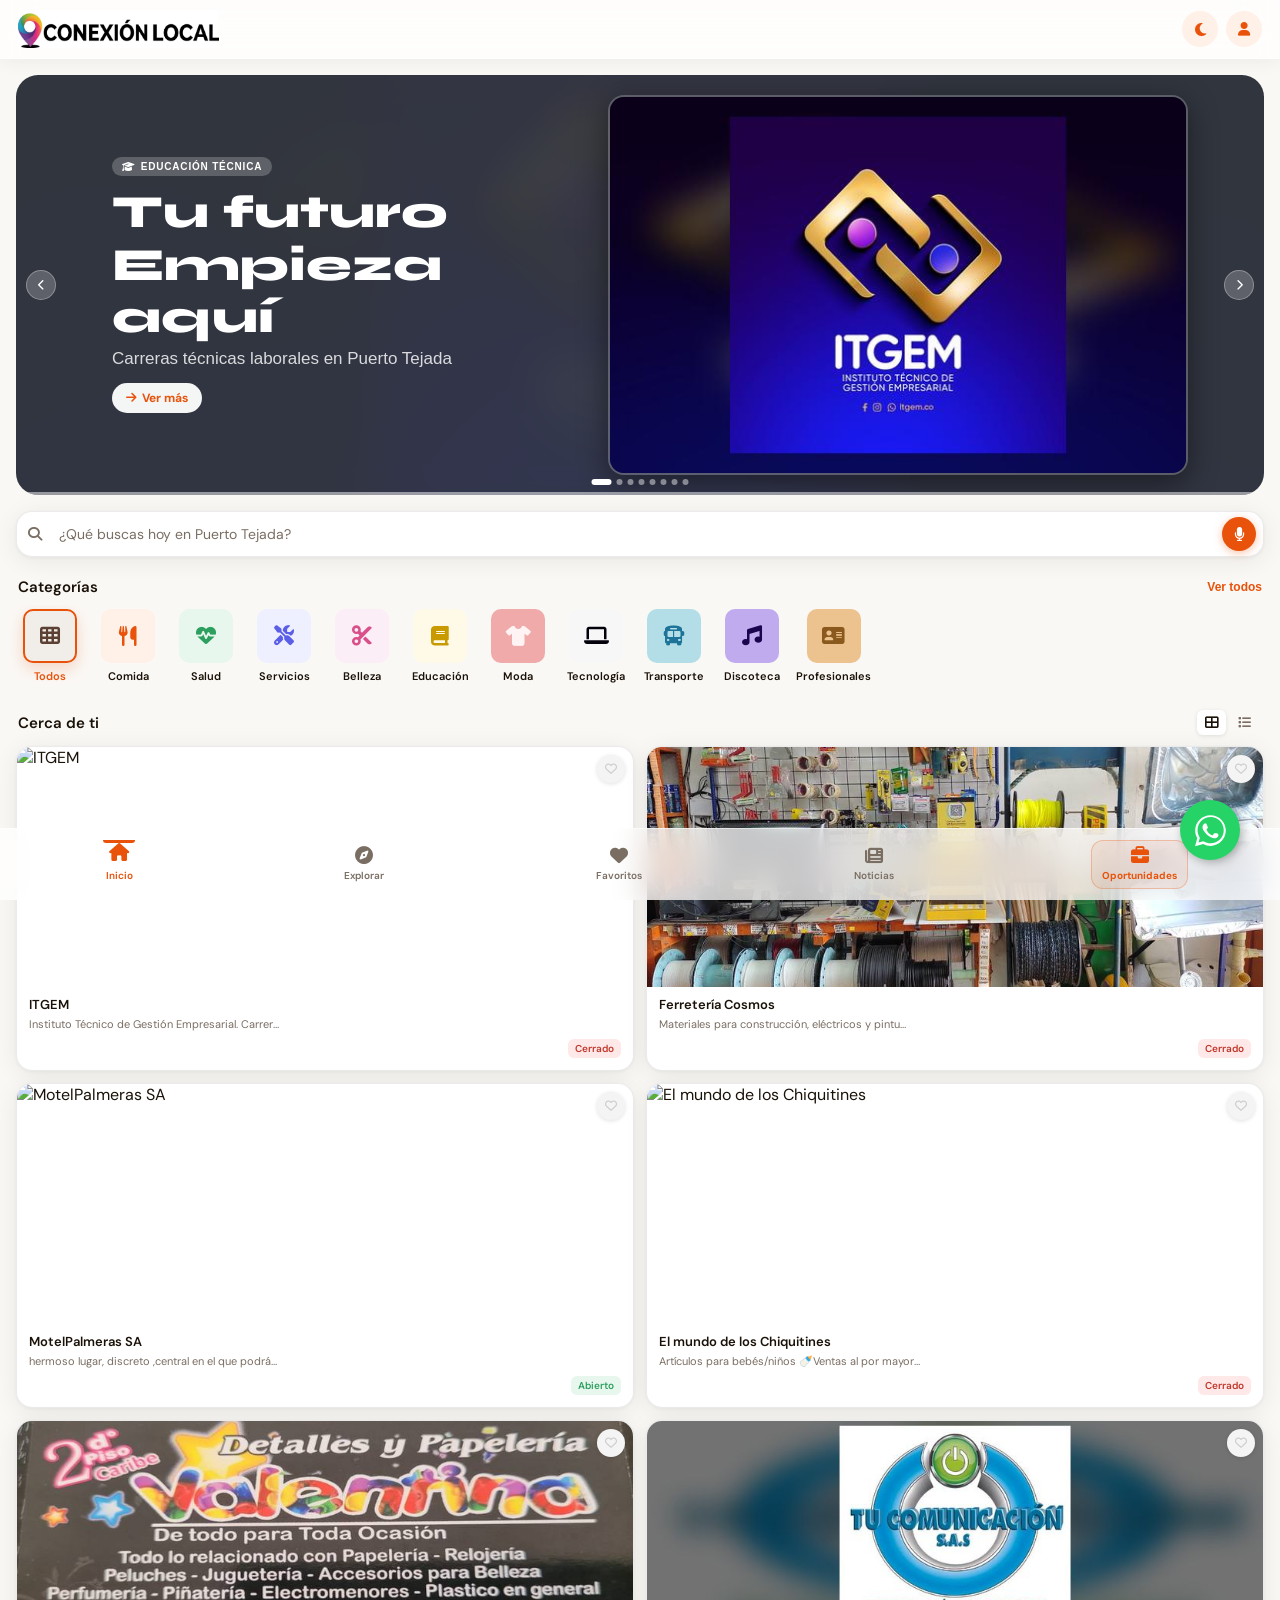
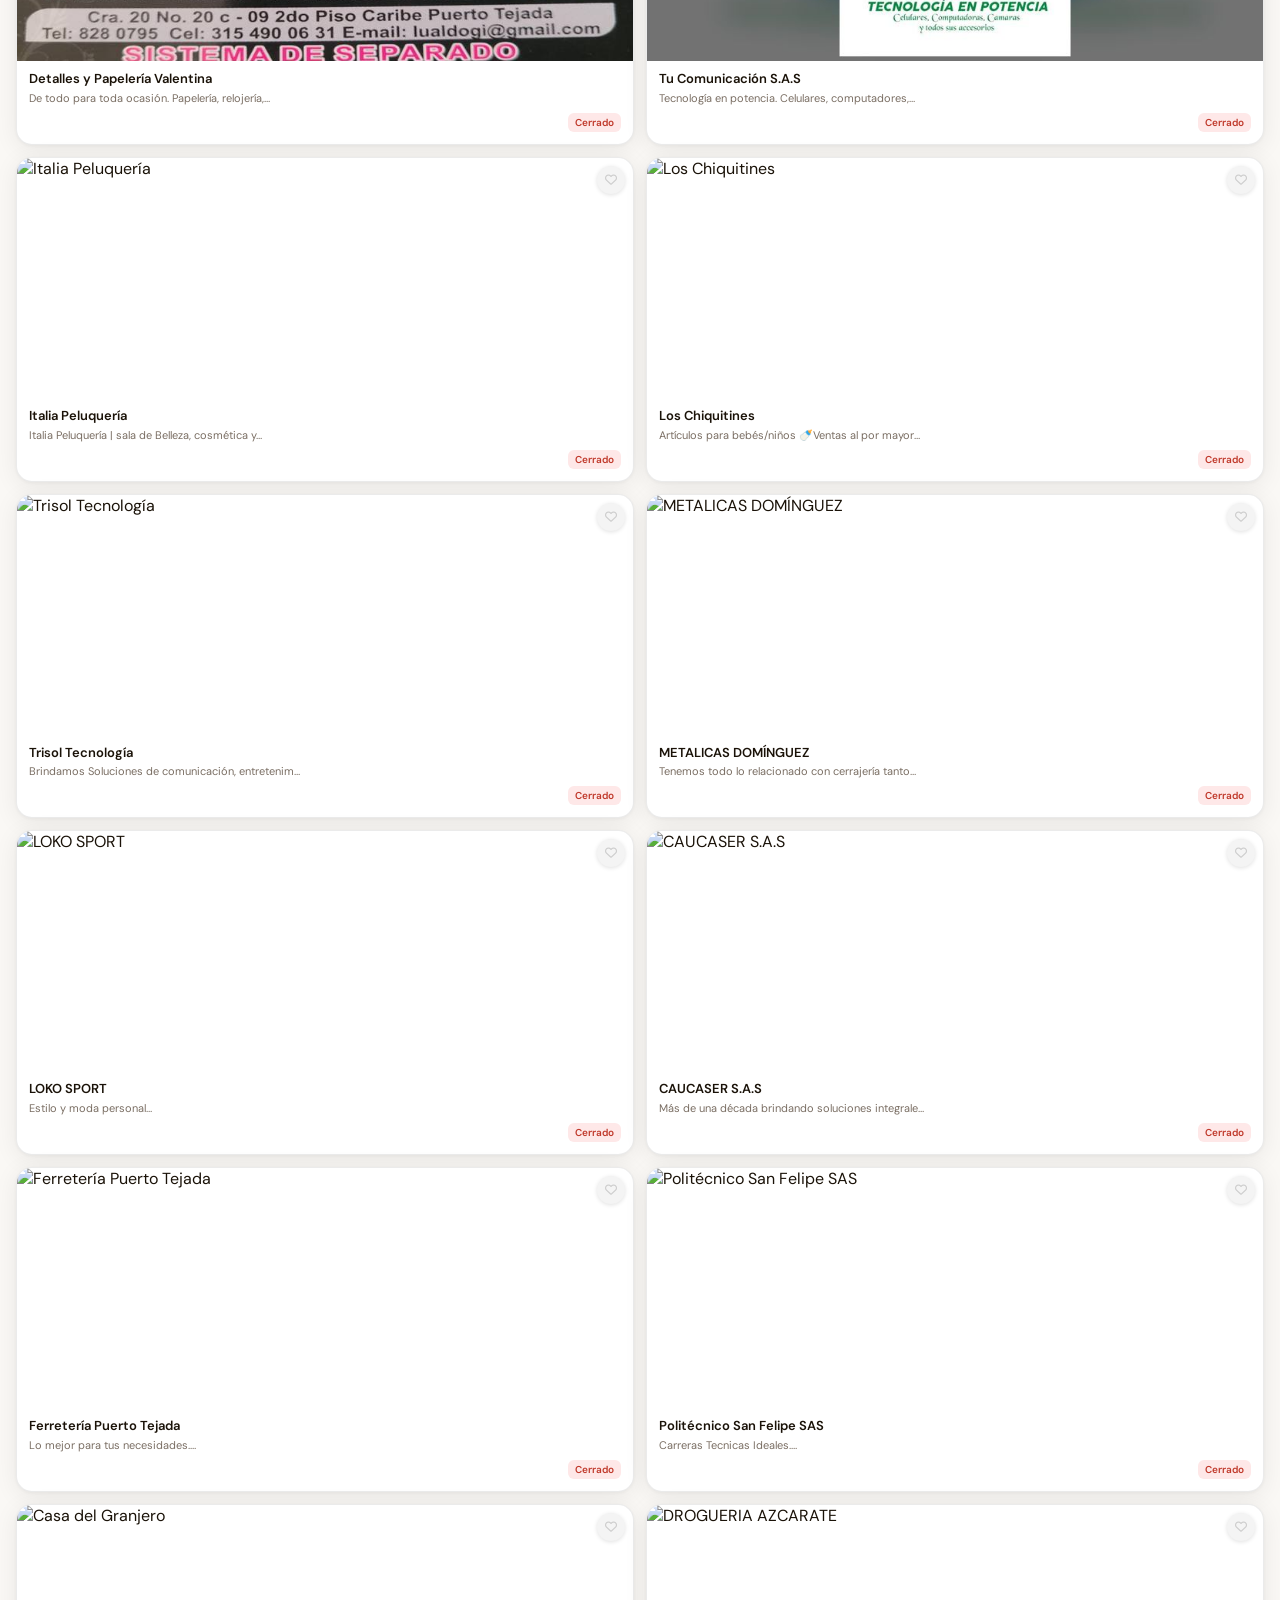
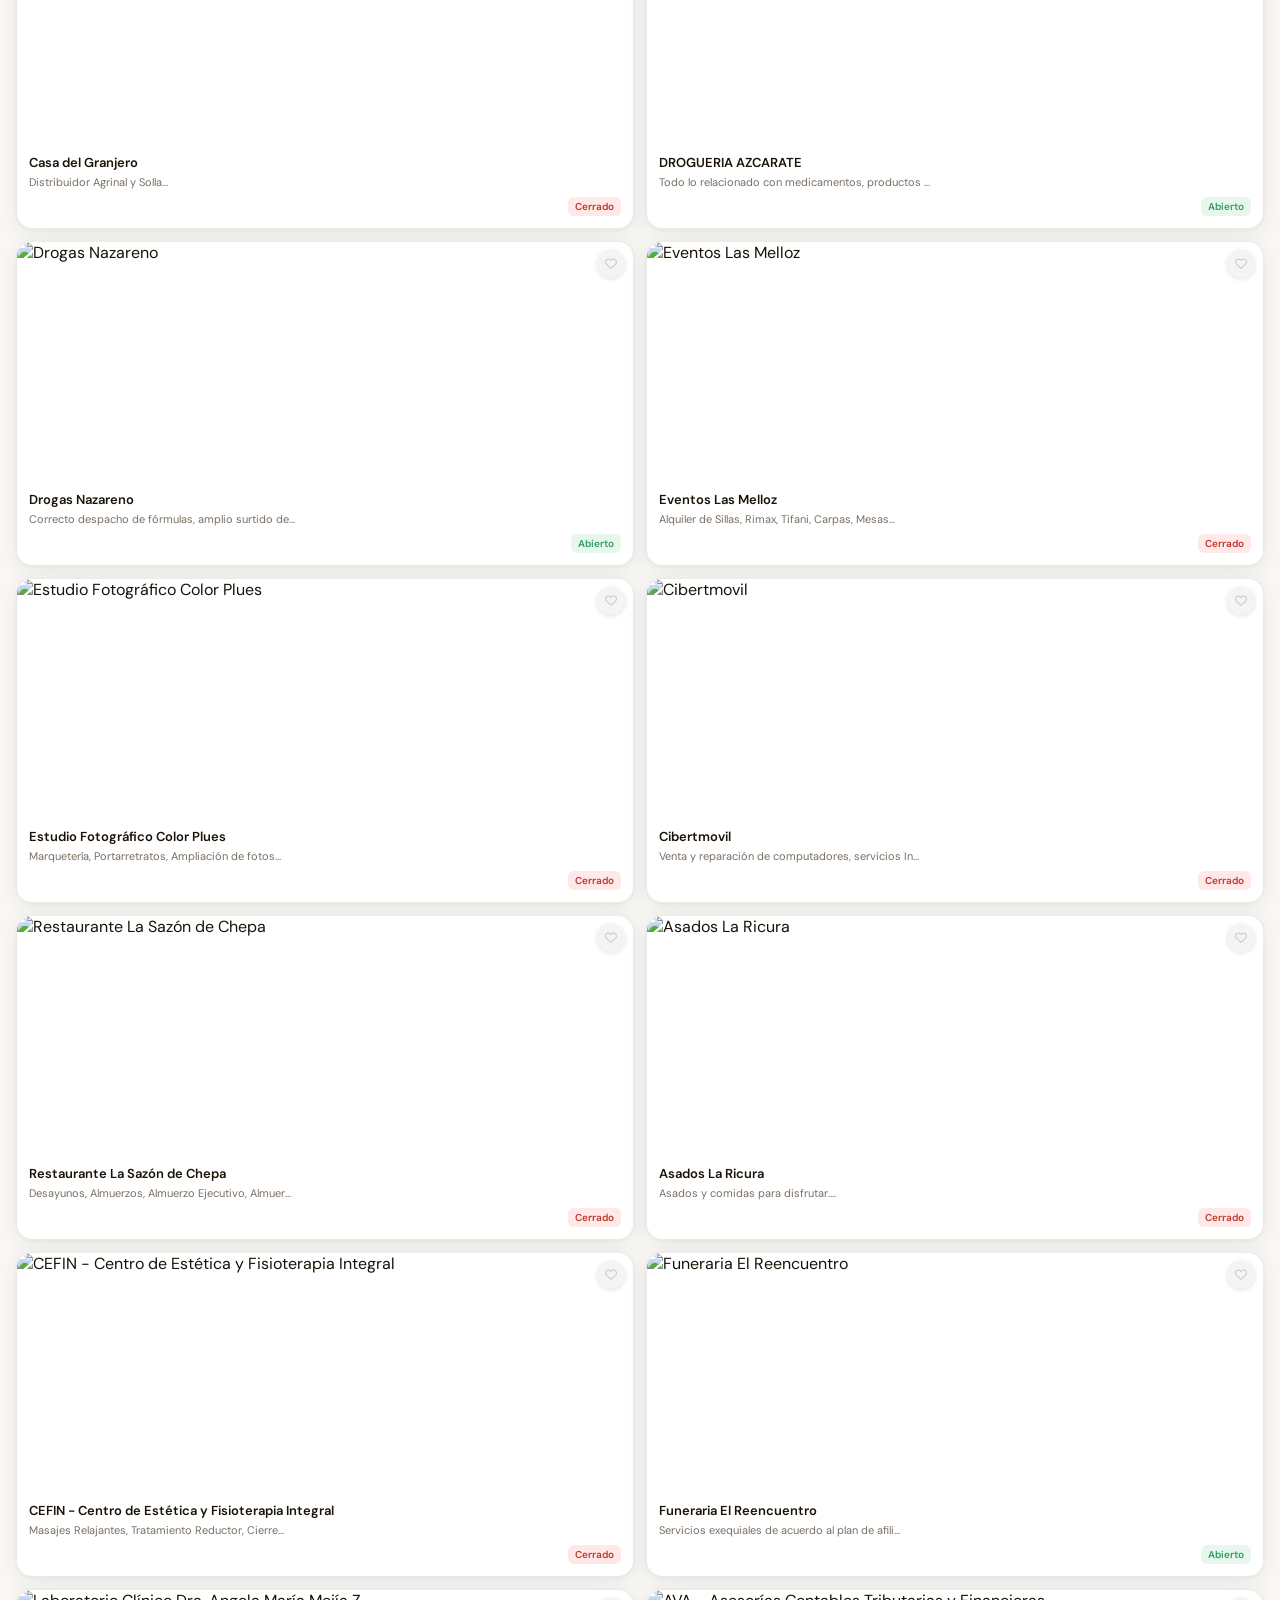
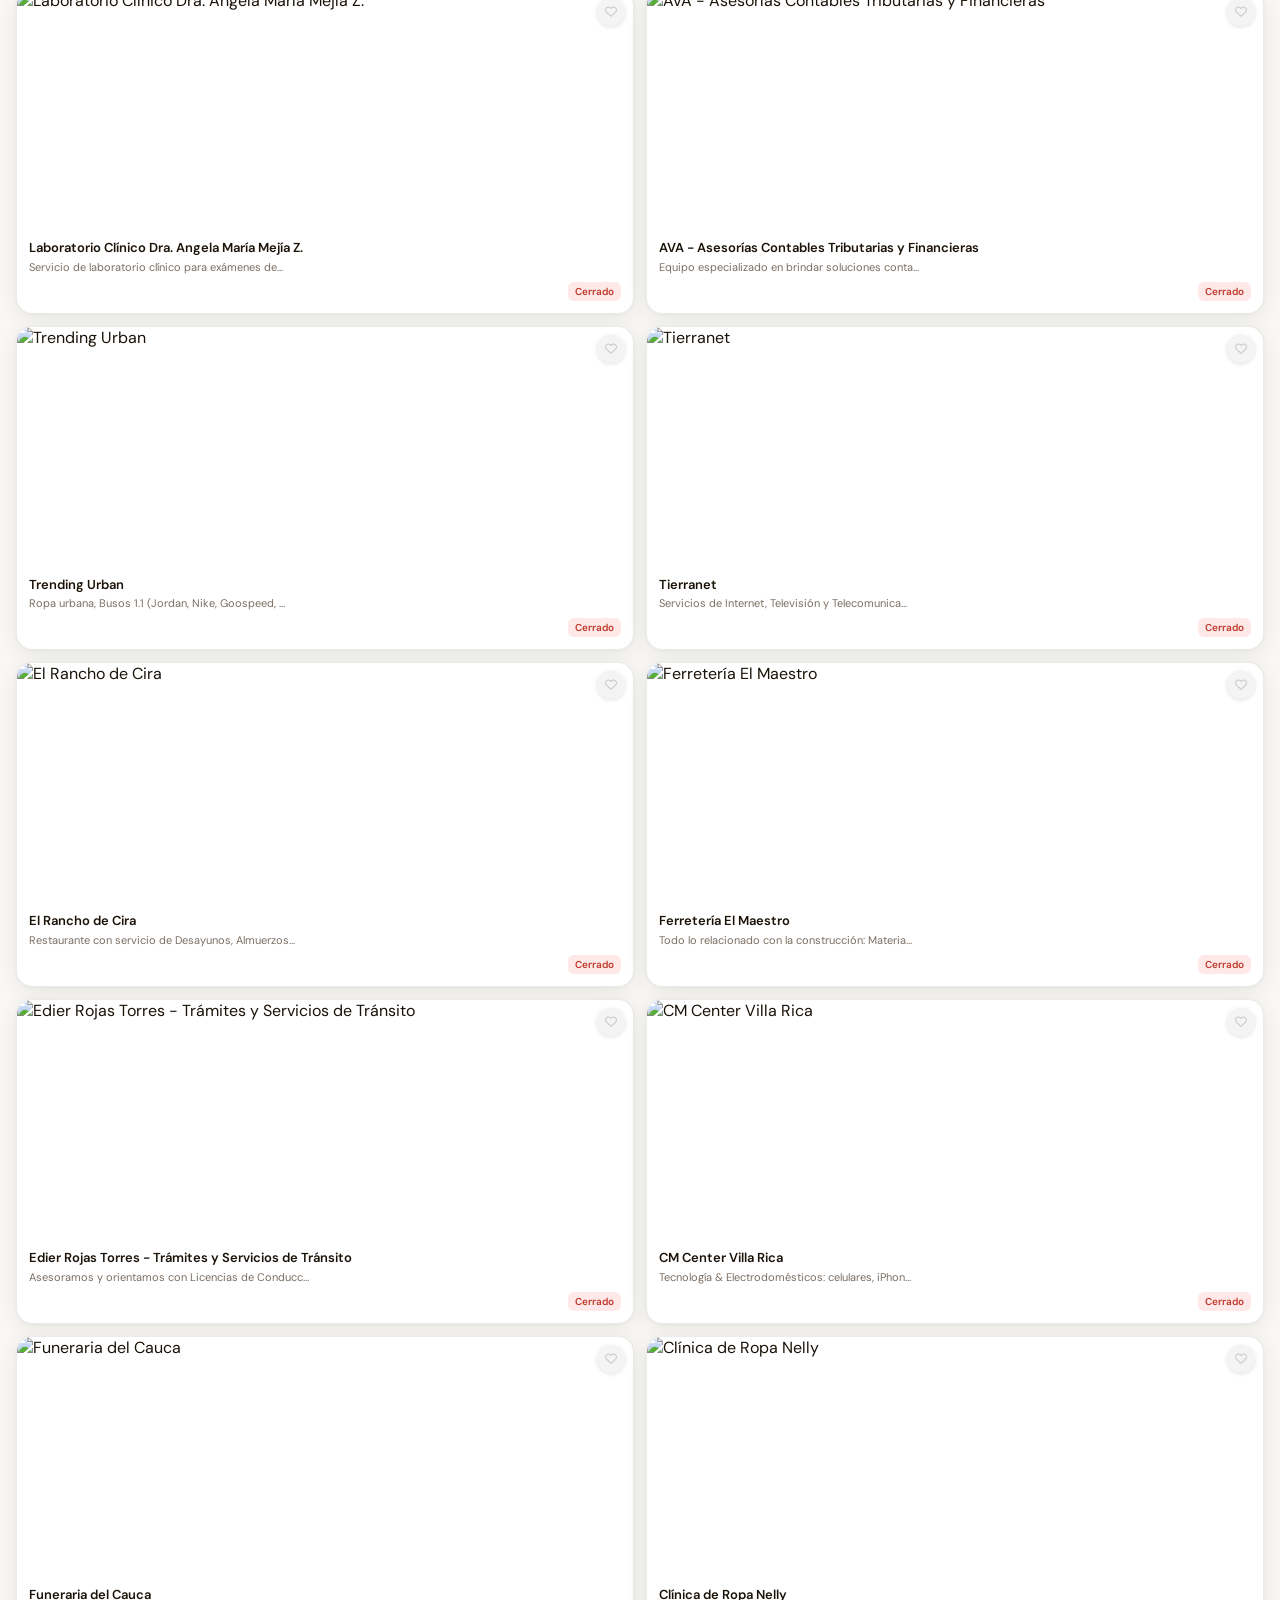
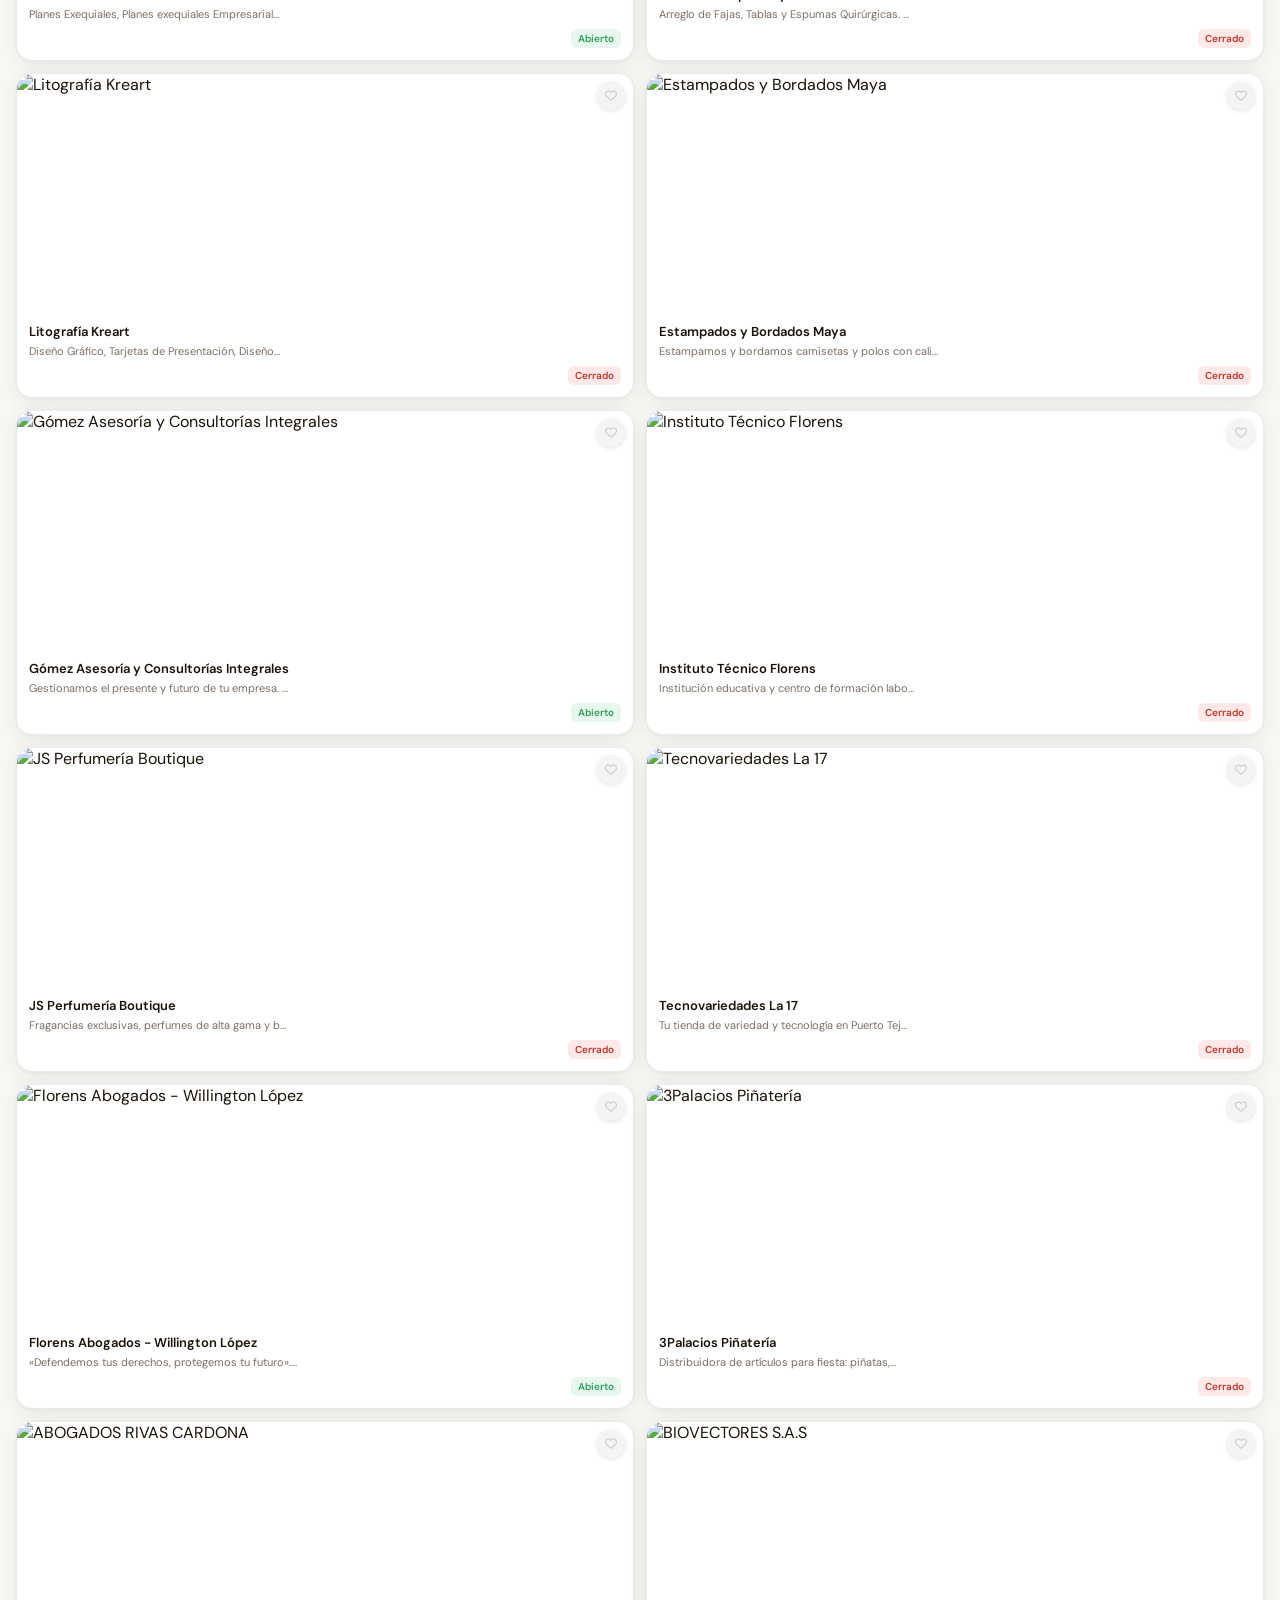
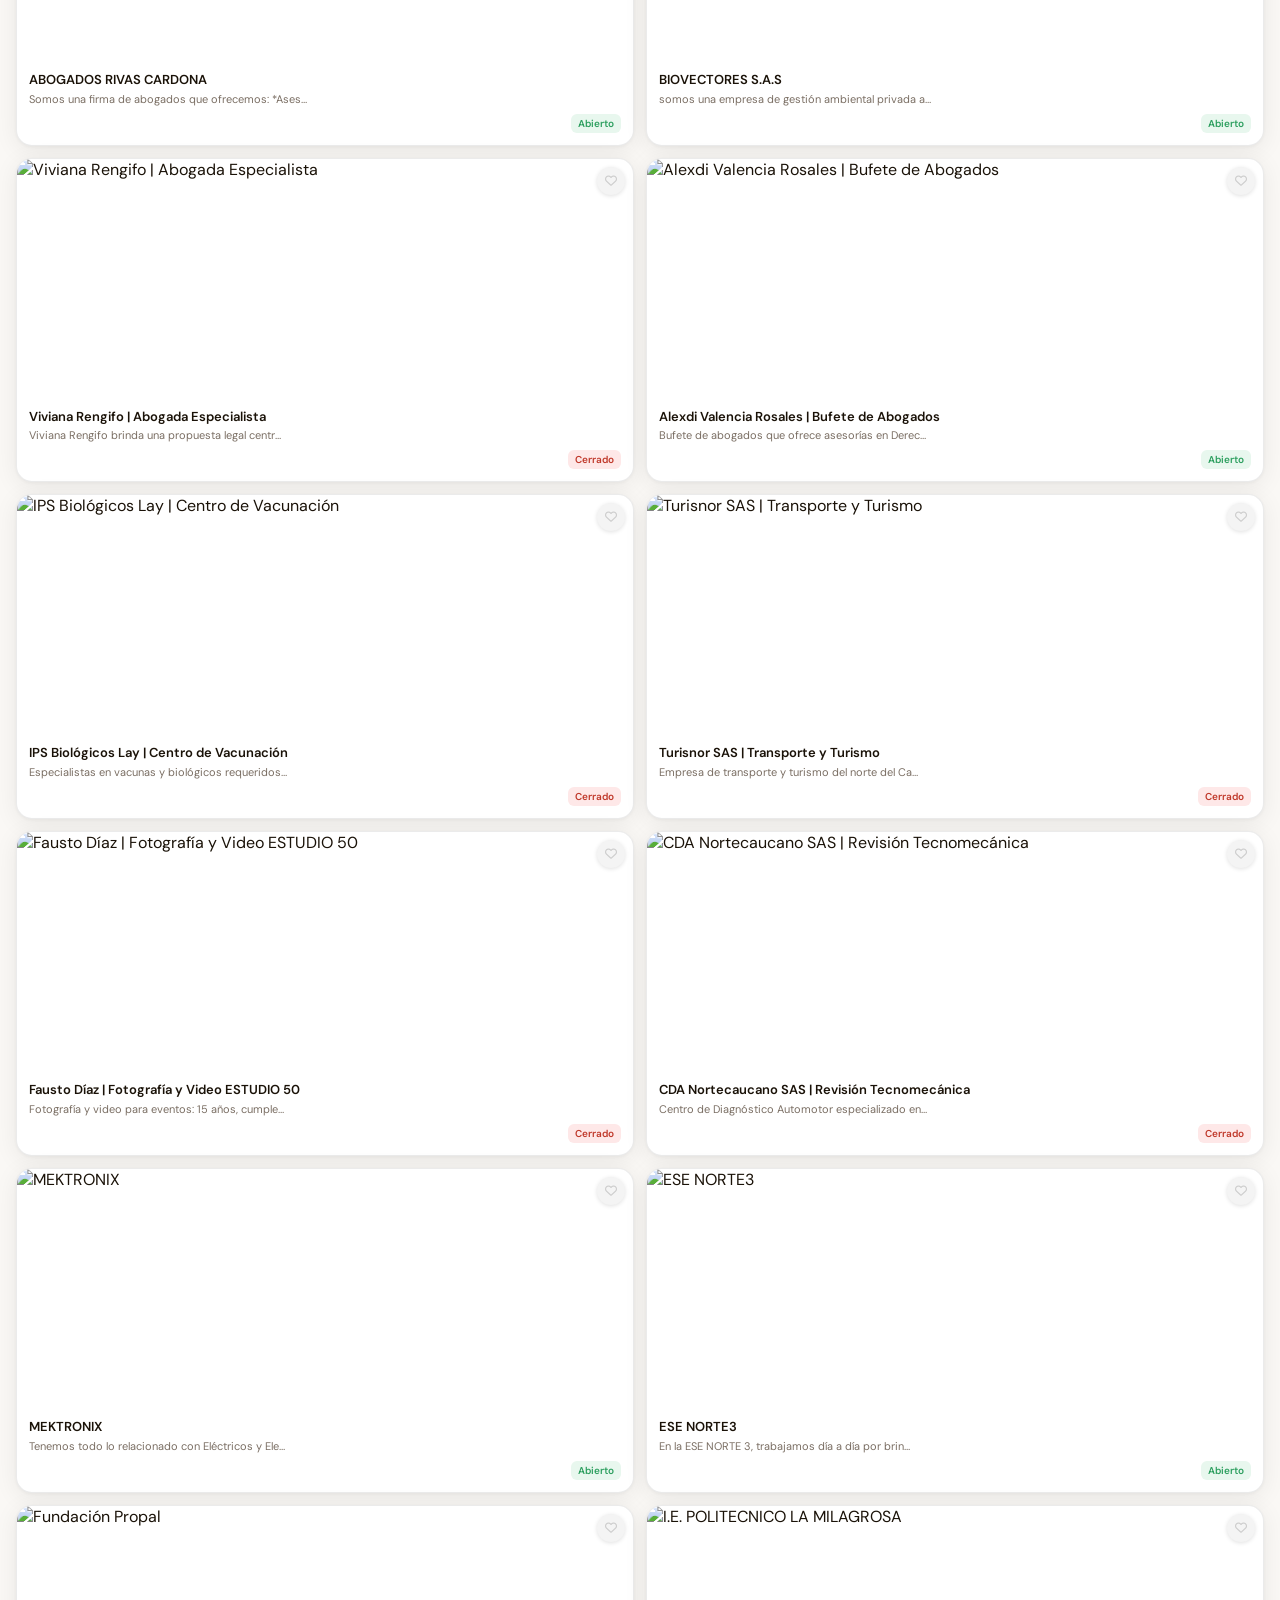
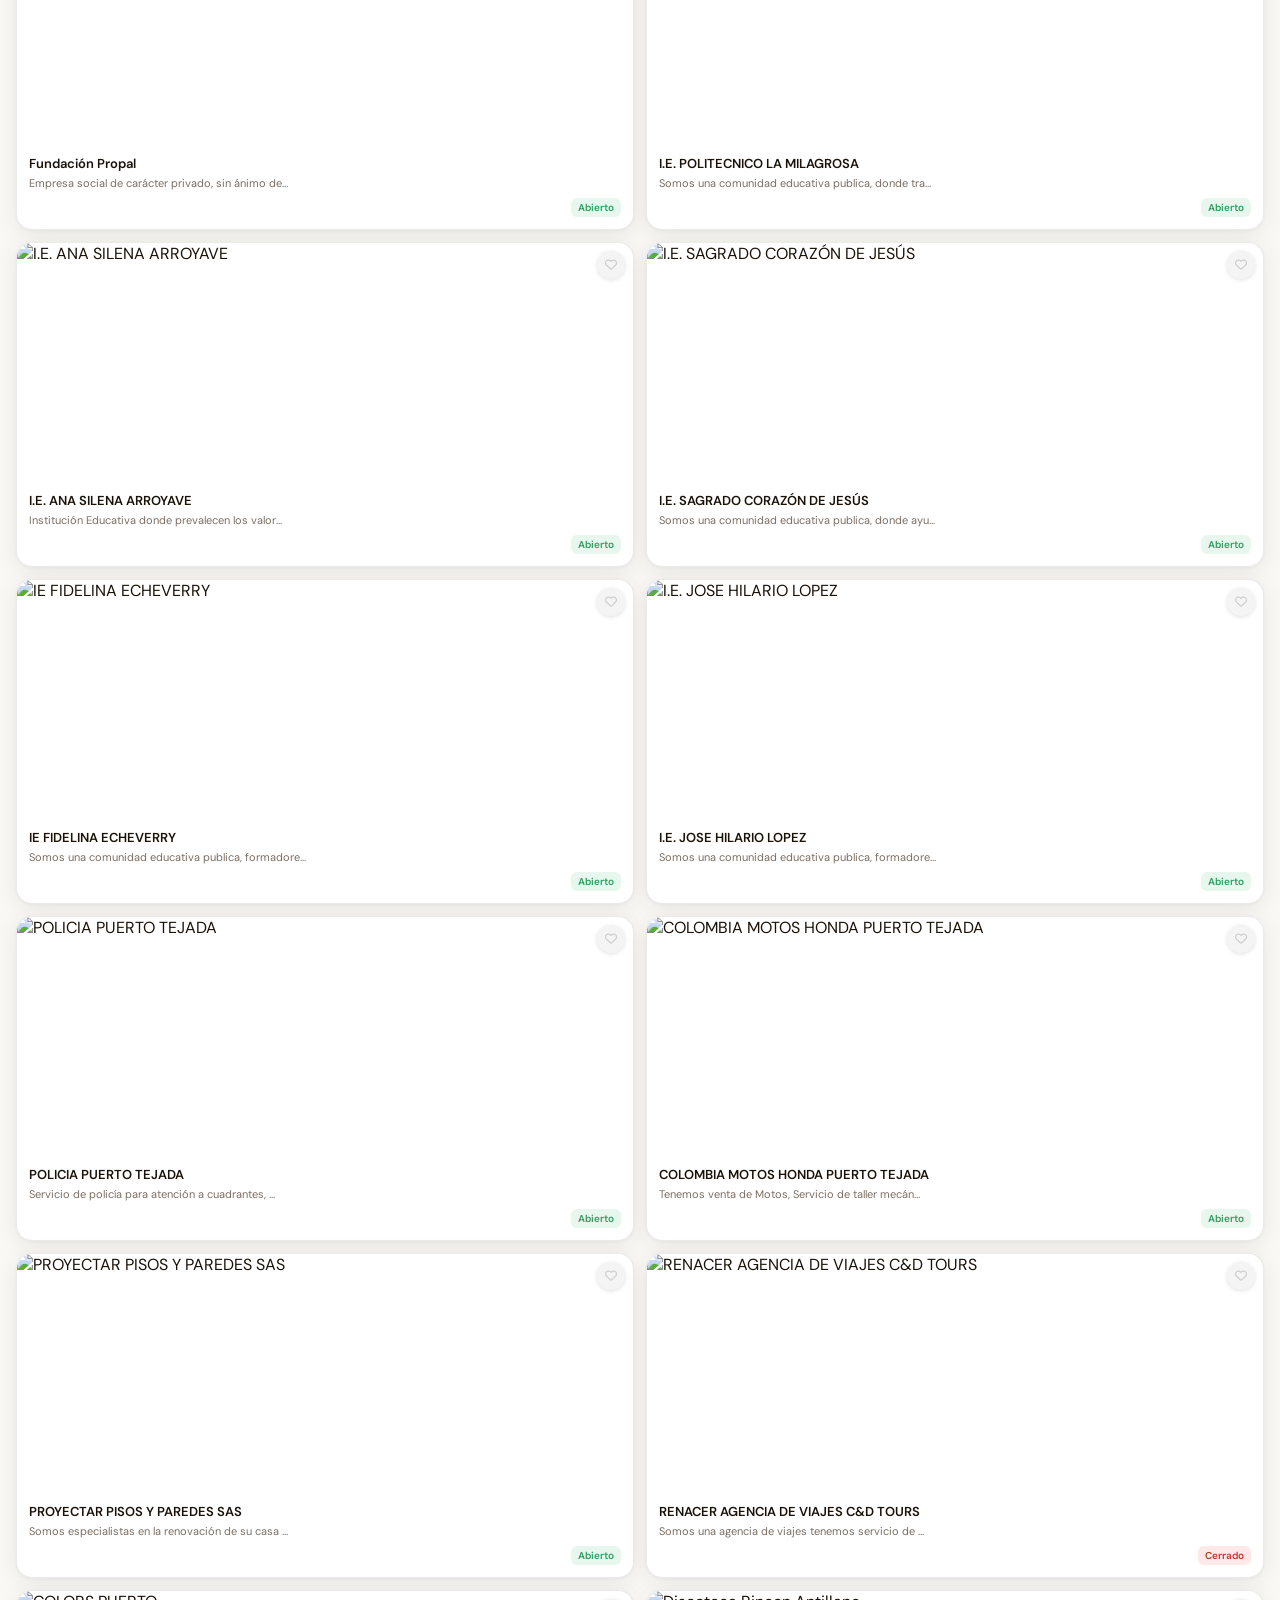
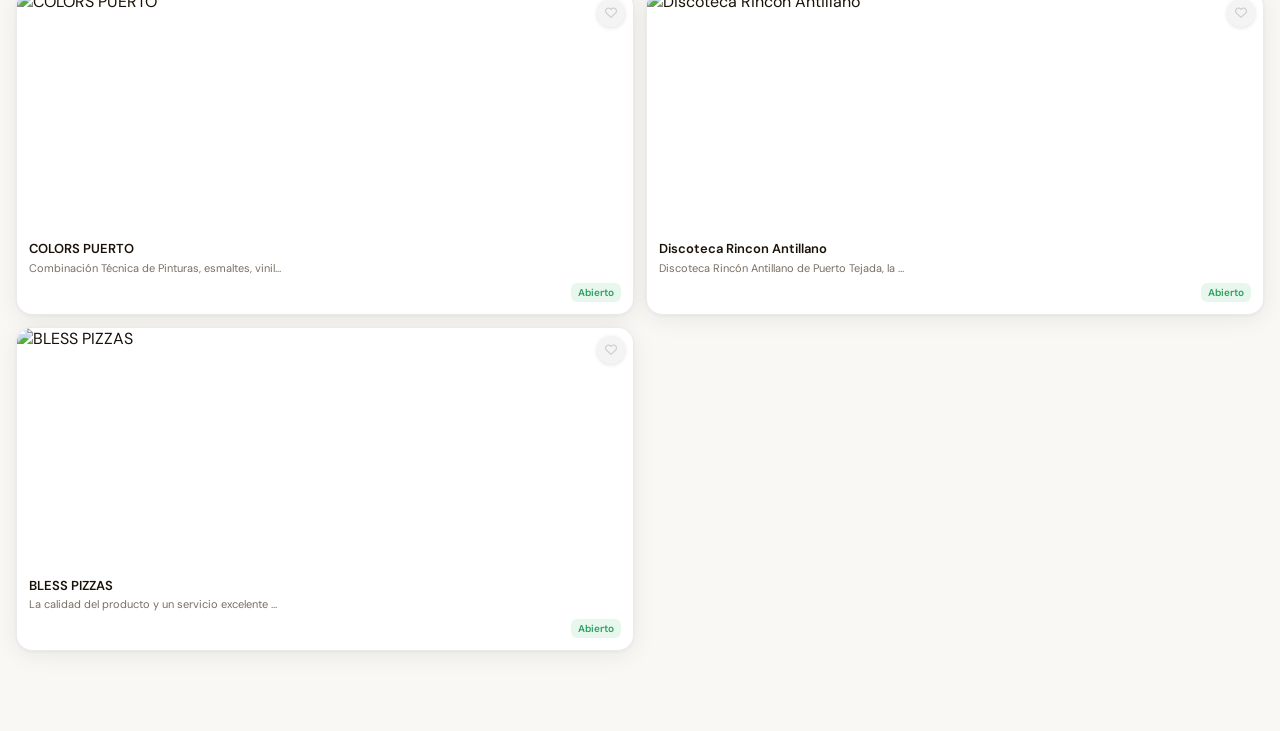
==== commit 2919ab15: "Add files via upload" ====
--- a/index.html
+++ b/index.html
@@ -11,7 +11,7 @@
 
 <title>Conexión Local</title>
 <link rel="manifest" href="manifest.json">
-<link rel="stylesheet" href="estilo.css?v=202611">
+<link rel="stylesheet" href="estilo.css?v=202612">
 <meta name="theme-color" content="#E8520A">
 <meta name="mobile-web-app-capable" content="yes">
 <meta name="apple-mobile-web-app-capable" content="yes">
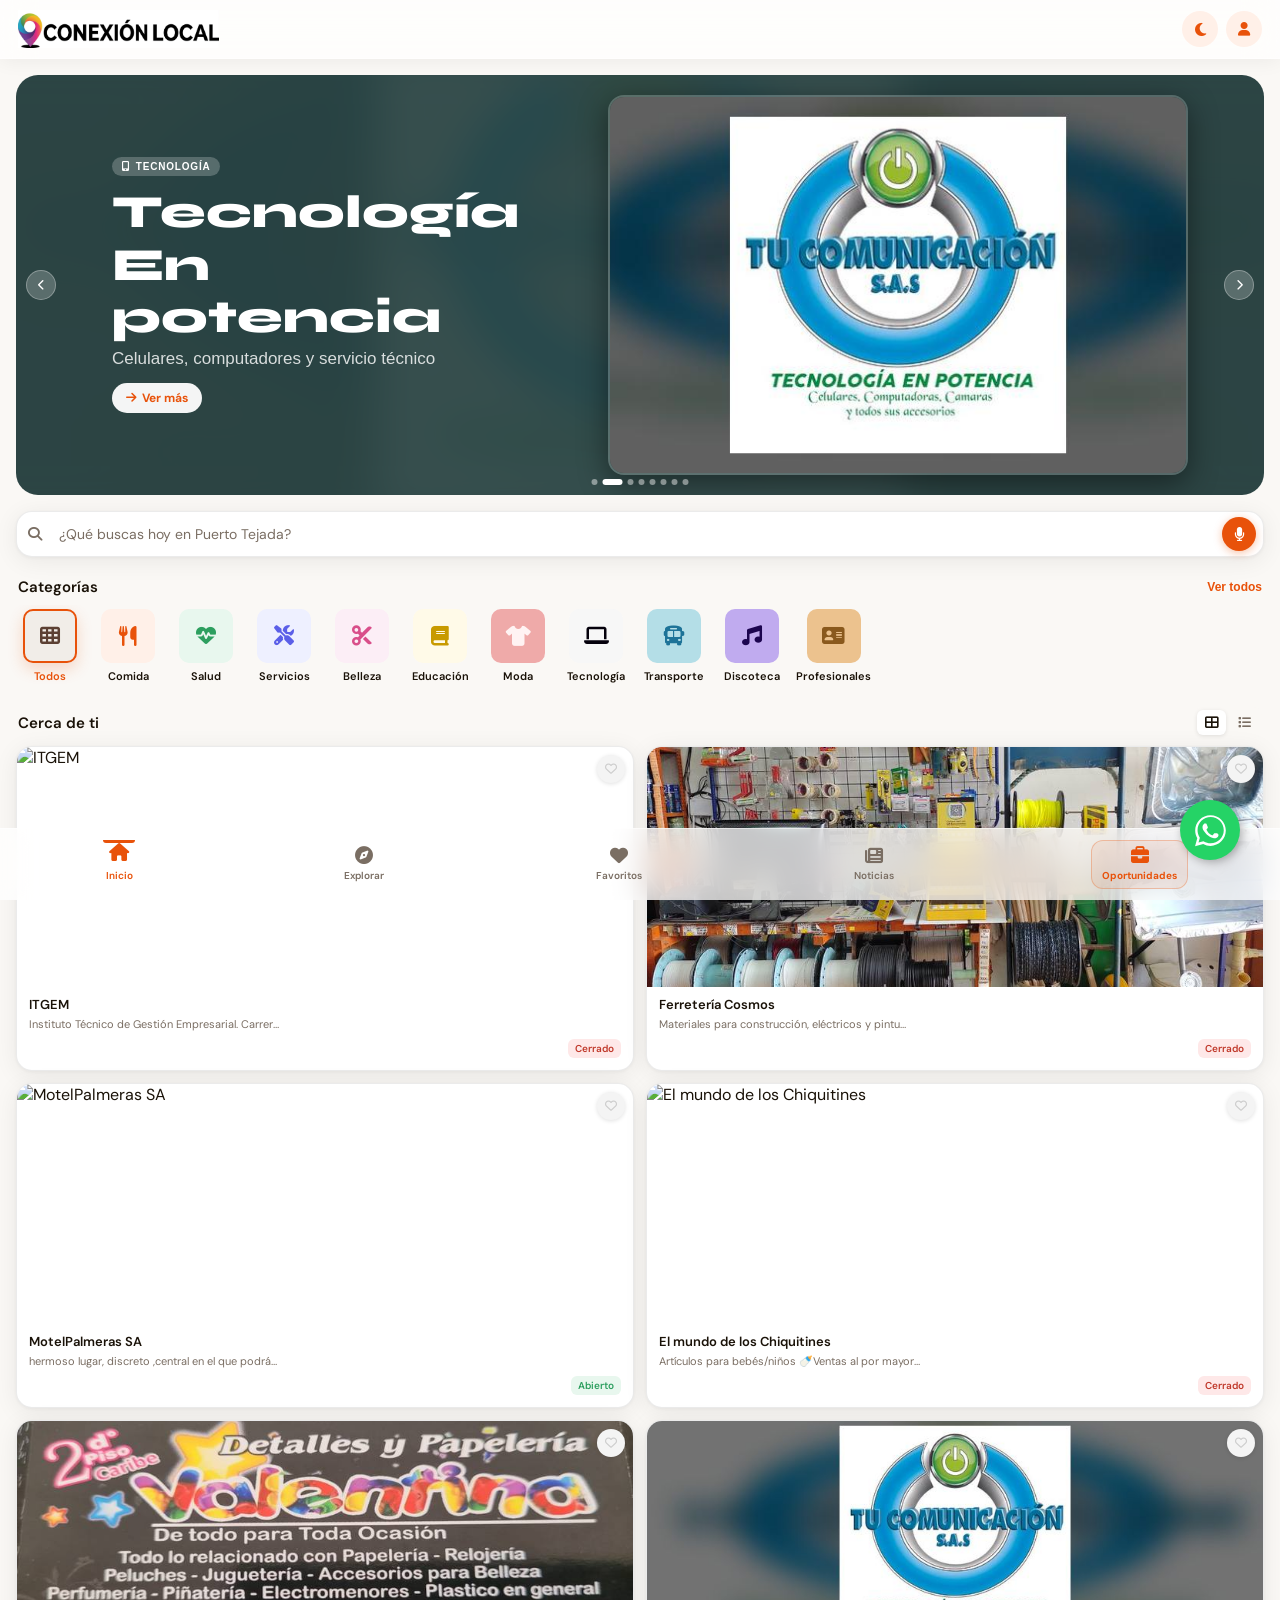
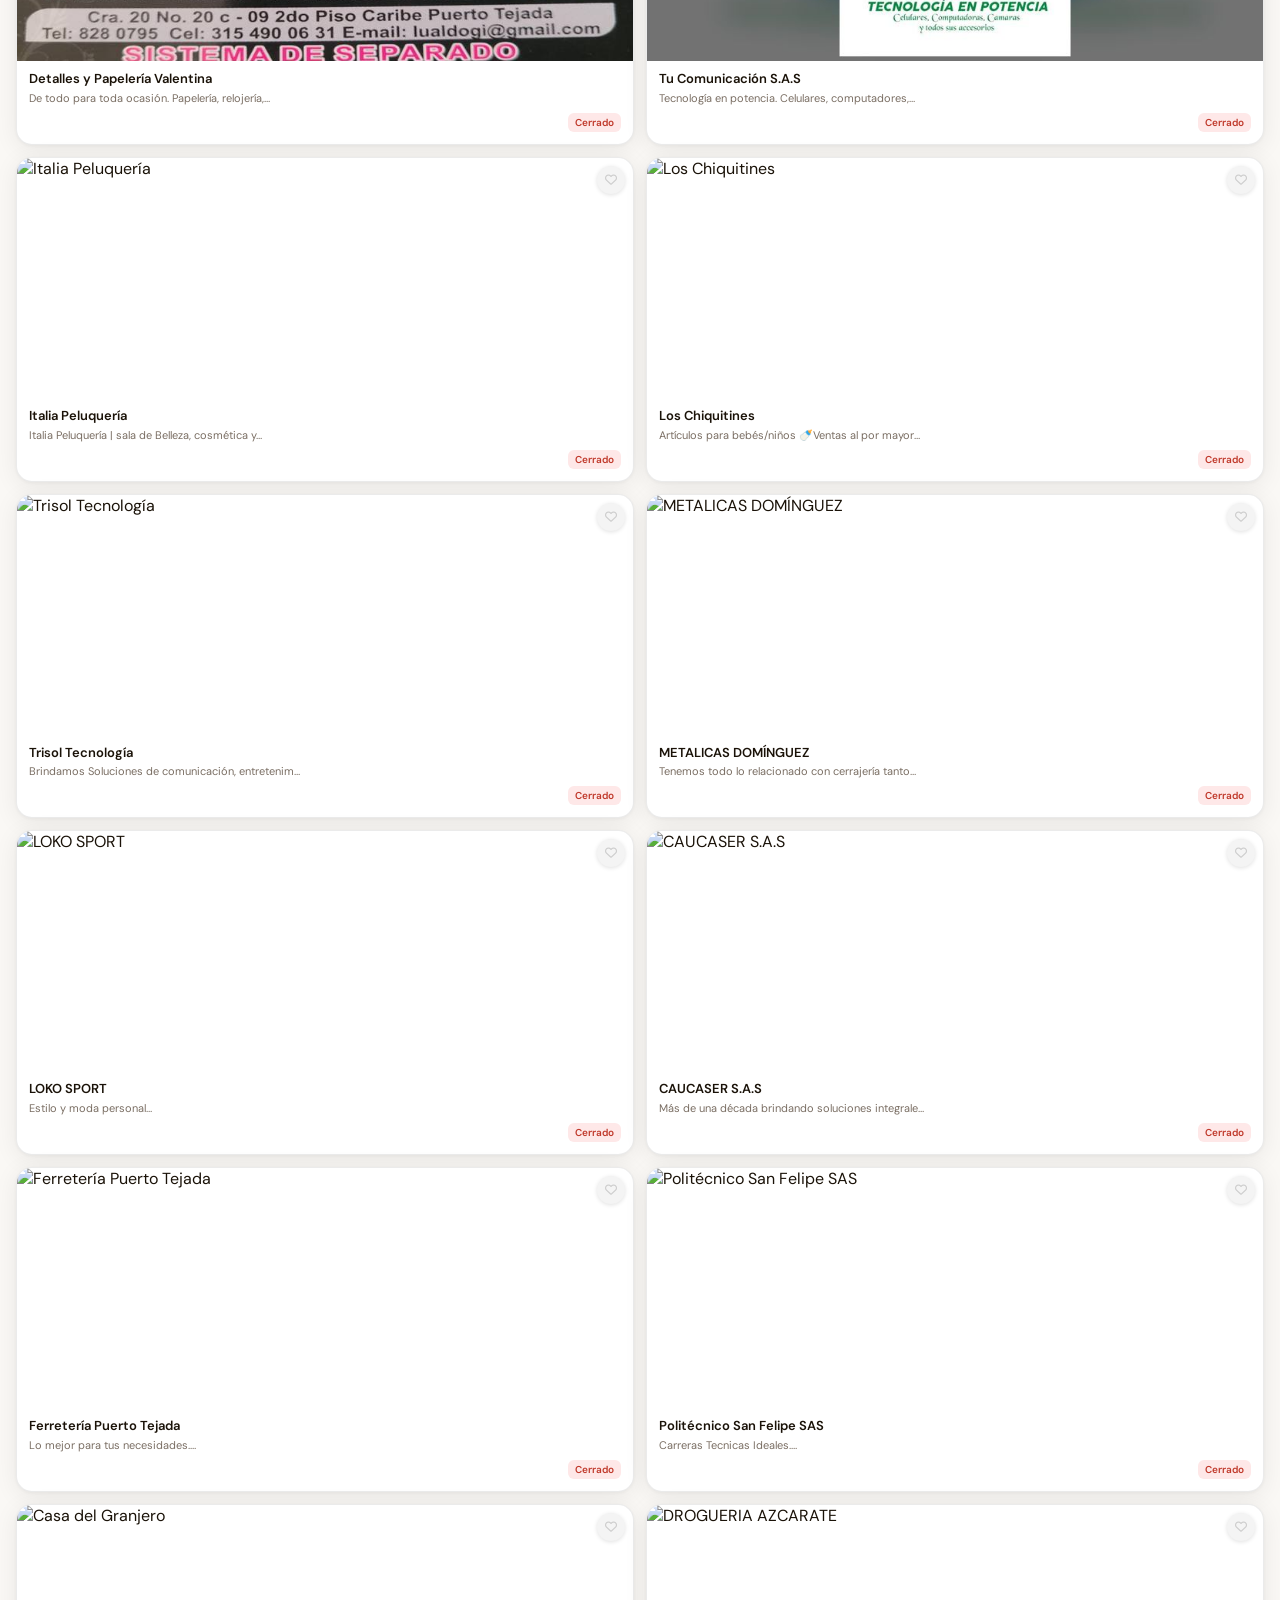
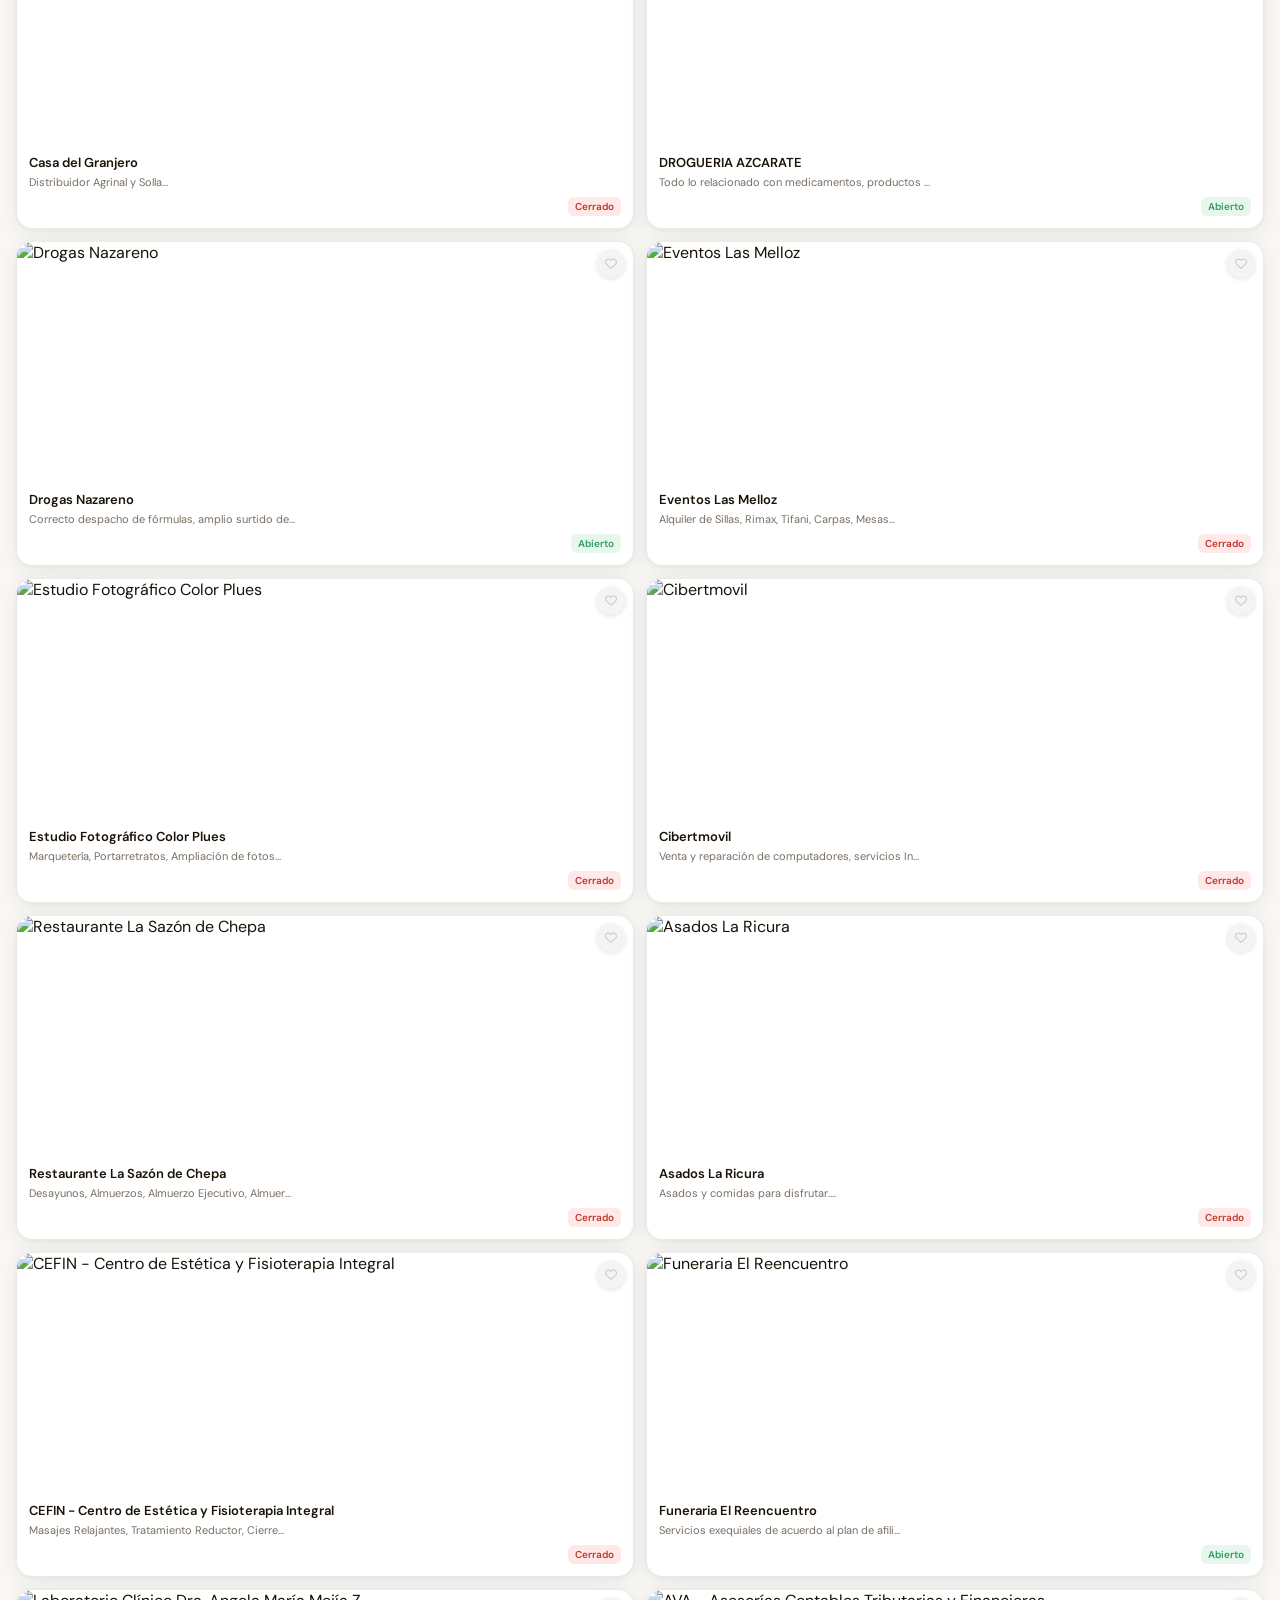
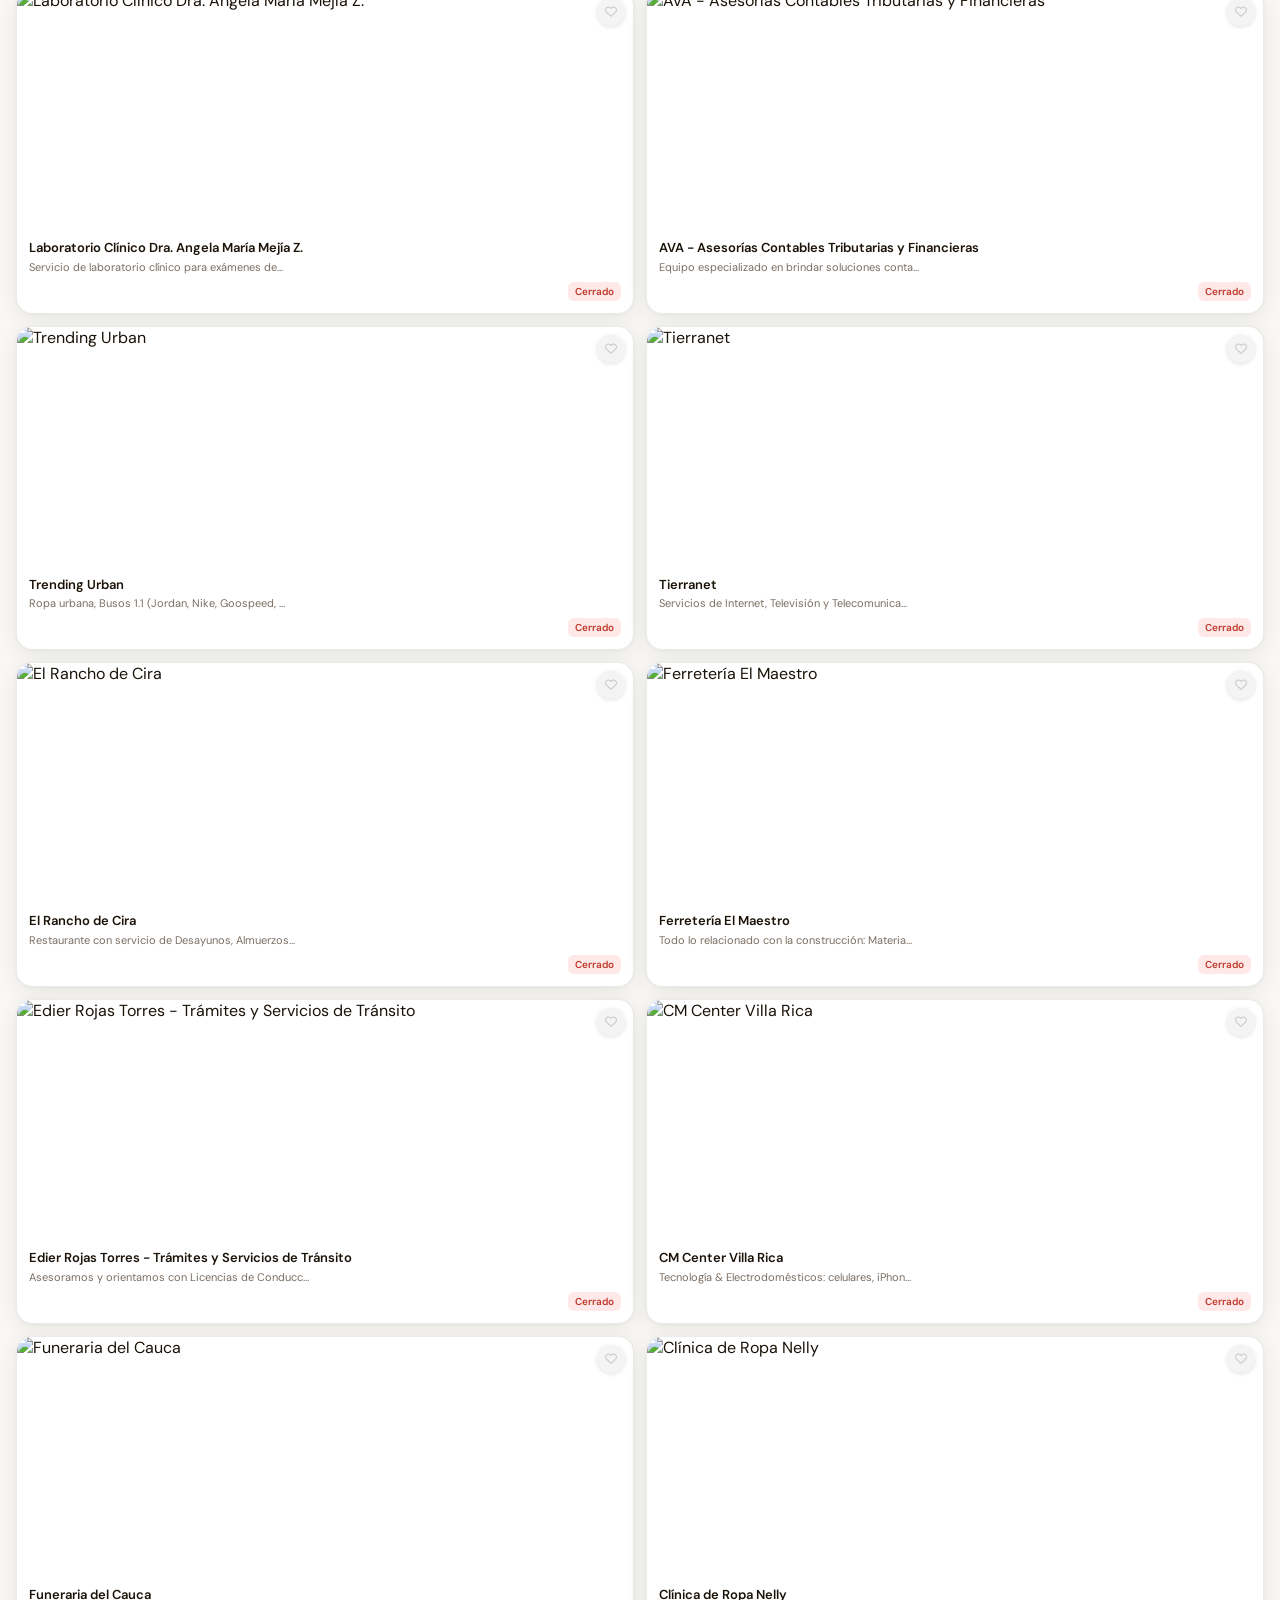
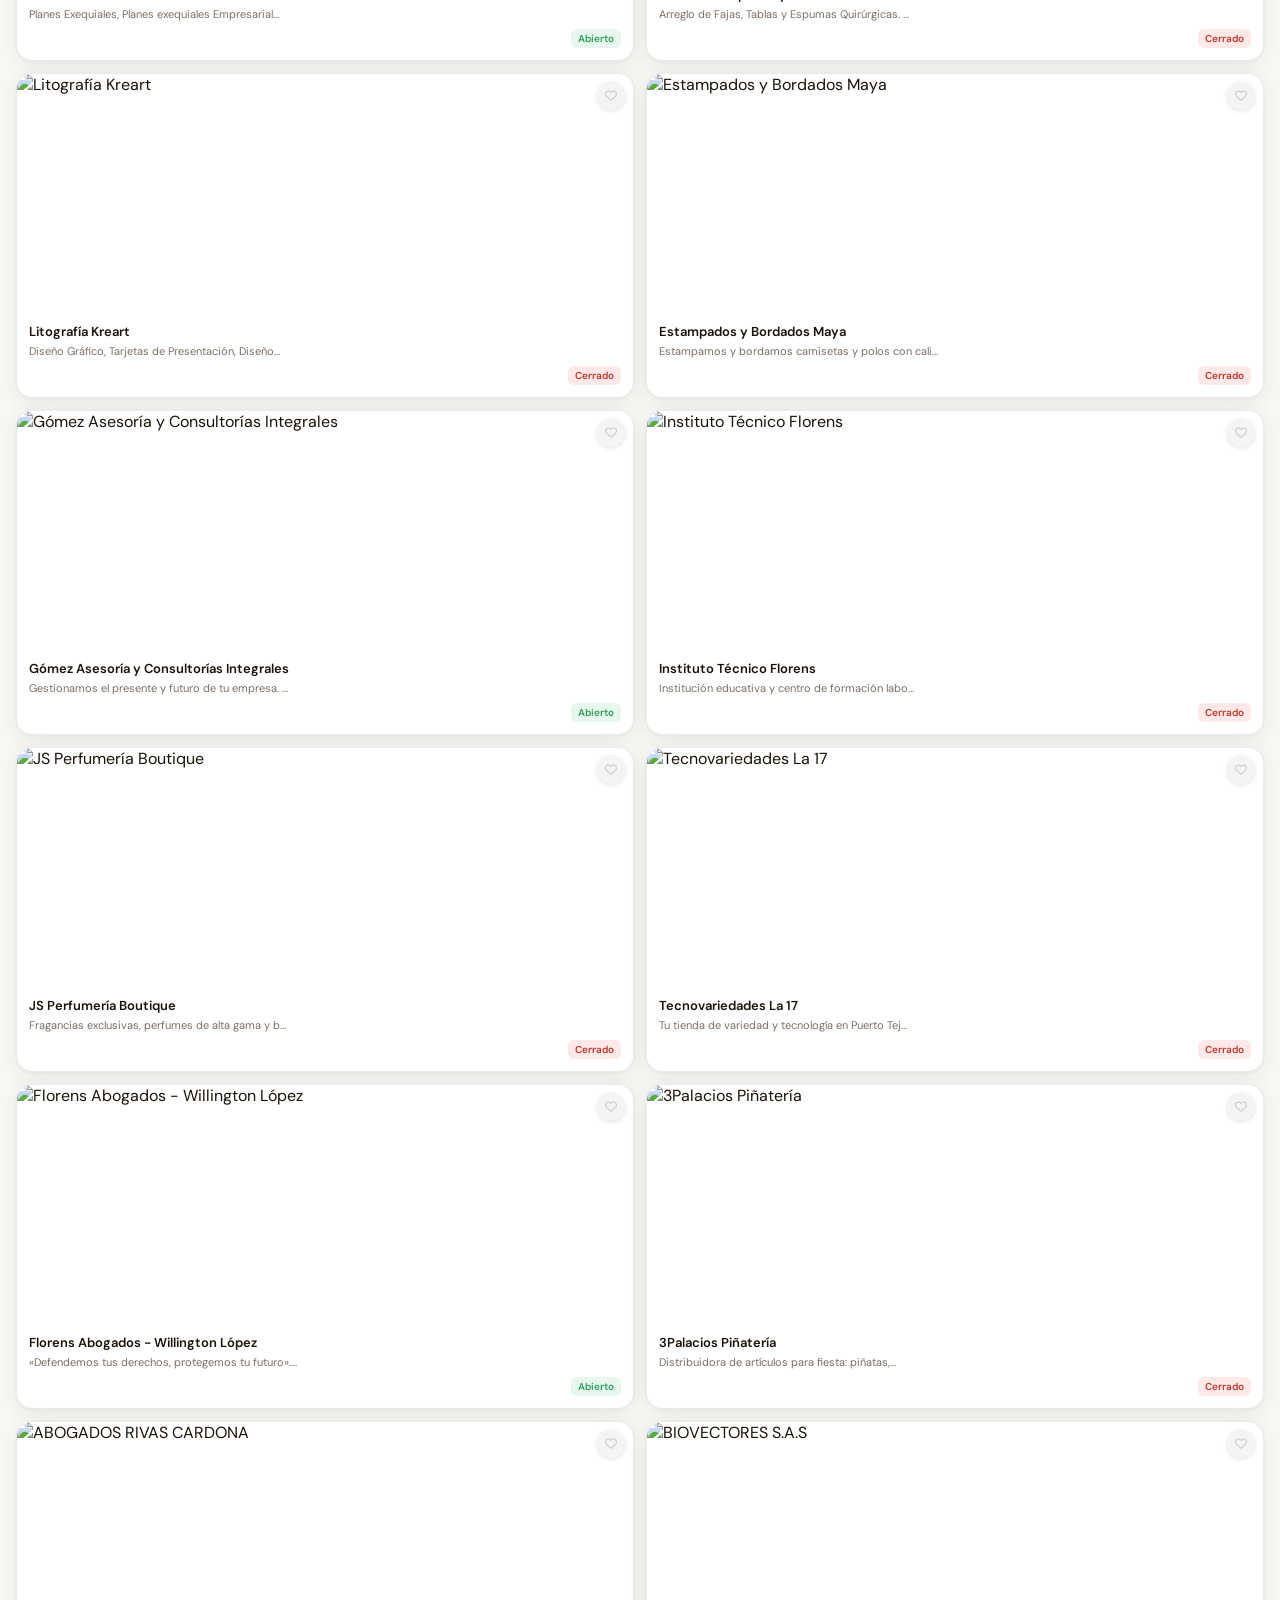
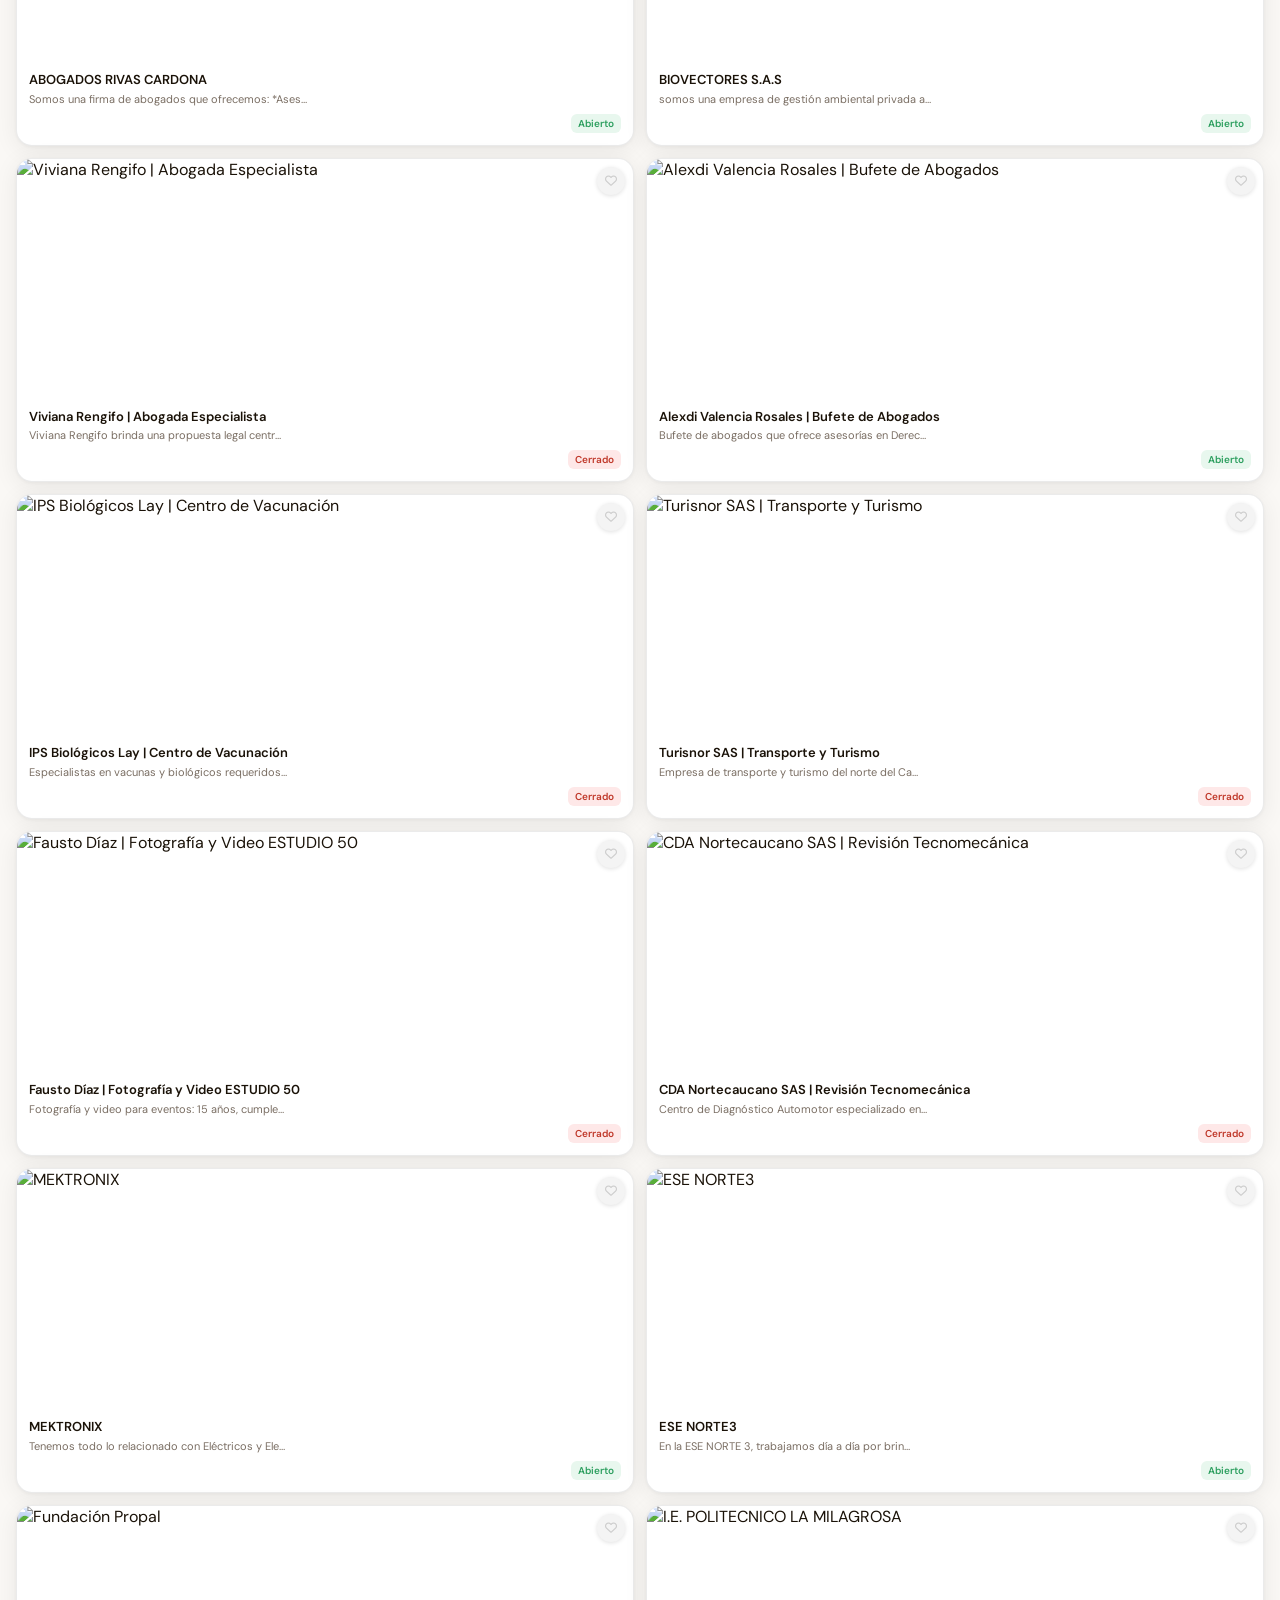
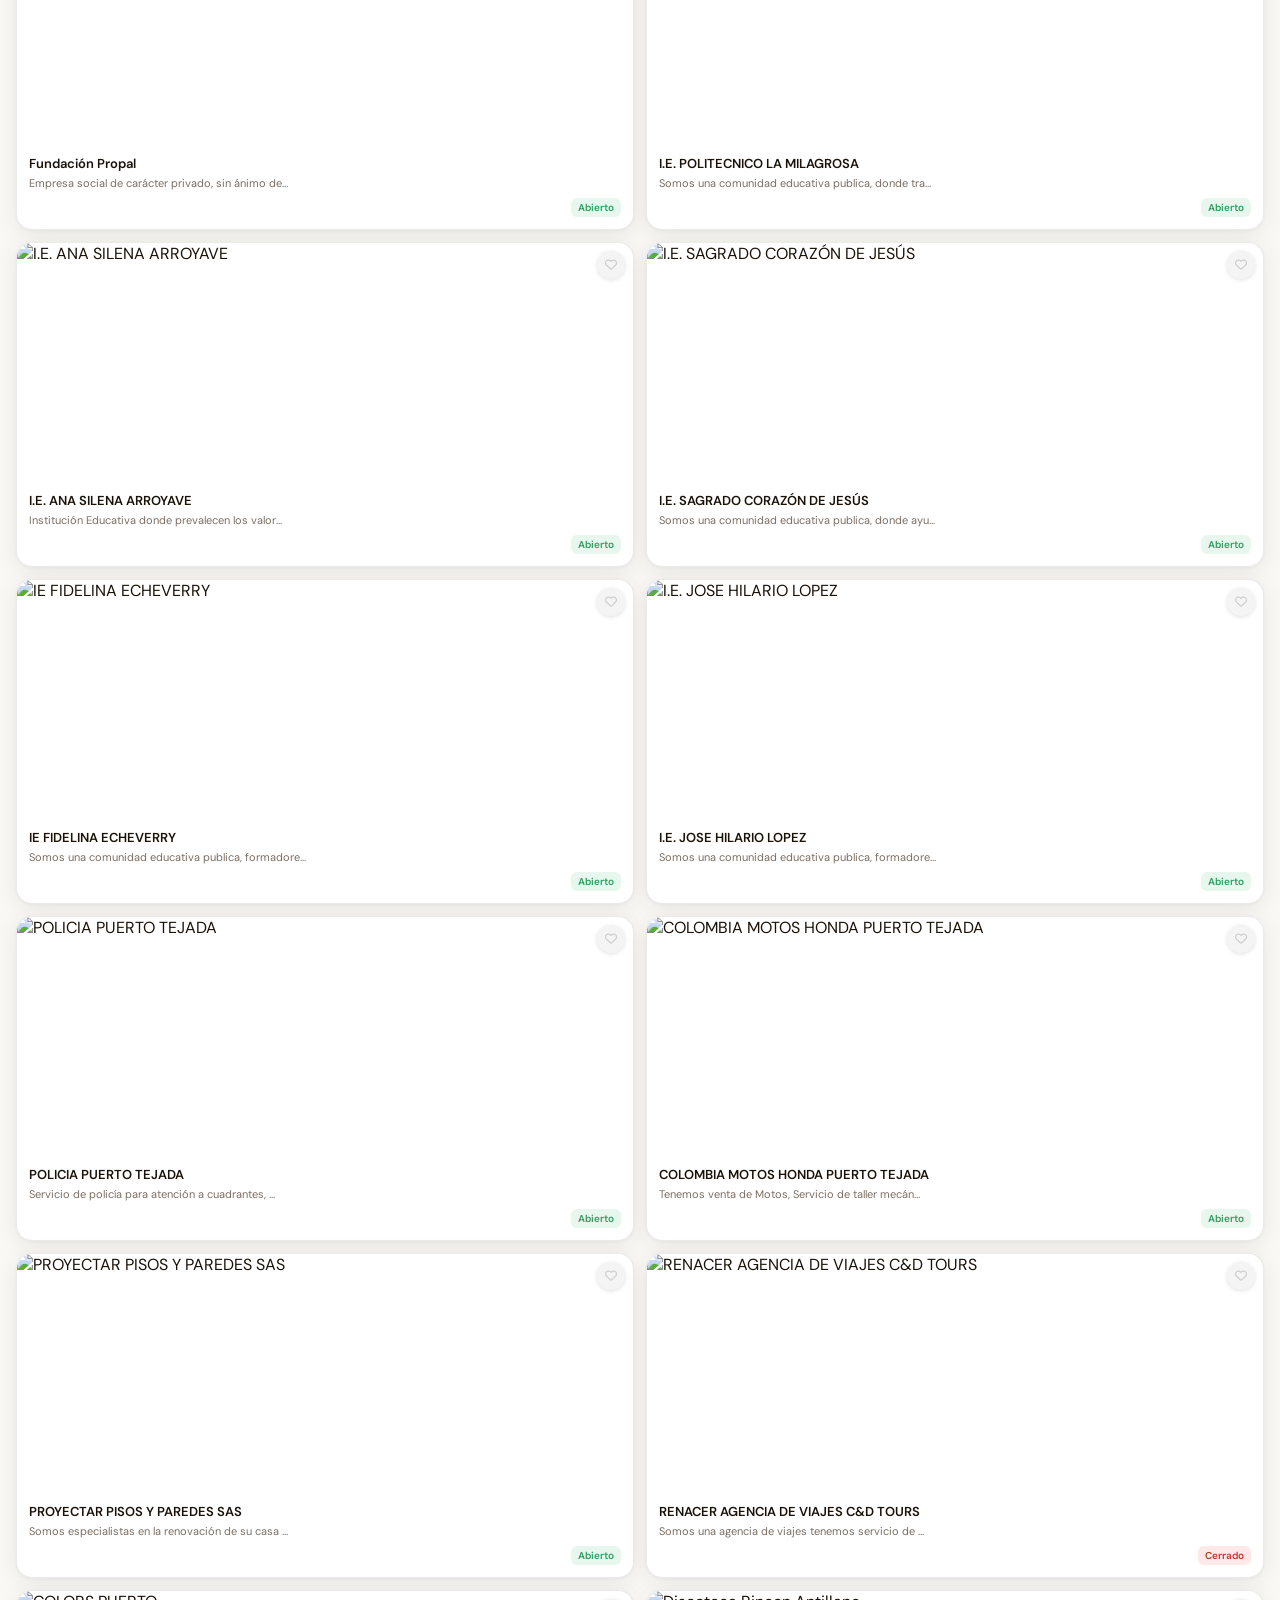
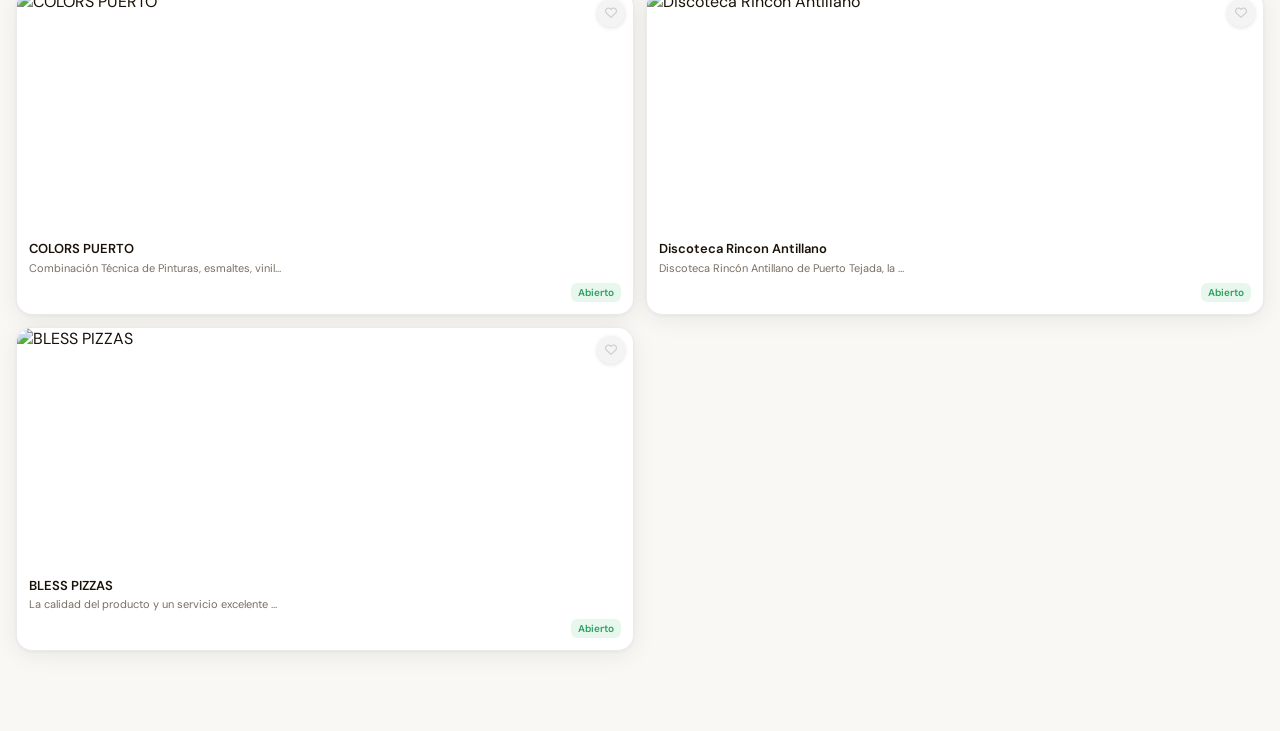
==== commit e5470127: "Add files via upload" ====
--- a/index.html
+++ b/index.html
@@ -2487,6 +2487,103 @@
   if (e.target === document.getElementById('profileOverlay')) closeProfile();
 }
 
+// ── SOFT GATE ──
+const SG_KEY = 'cl_sg_skipped'; // recuerda si ya lo vio
+
+function showSoftgate() {
+  document.getElementById('softgateOverlay').classList.add('visible');
+}
+
+function hideSoftgate() {
+  document.getElementById('softgateOverlay').classList.remove('visible');
+}
+
+function softgateLogin() {
+  hideSoftgate();
+  // Abre el panel de perfil para iniciar sesión con Google
+  openProfile();
+  // Intenta disparar el login directamente
+  if (typeof window._fbSignInGoogle === 'function') {
+    setTimeout(() => window._fbSignInGoogle(), 300);
+  }
+}
+
+function softgateSkip() {
+  hideSoftgate();
+  sessionStorage.setItem(SG_KEY, '1');
+  applyLockedFeatures(); // aplica los candados
+}
+
+function applyLockedFeatures() {
+  if (window._fbUser) return; // con sesión: sin restricciones
+
+  // Bloquear botón de favoritos en cards
+  document.querySelectorAll('.fav-btn').forEach(btn => {
+    btn.onclick = (e) => {
+      e.stopPropagation();
+      showSoftgate();
+    };
+  });
+
+  // Bloquear botón Oportunidades en nav
+  const navOp = document.getElementById('navOportunidades');
+  if (navOp) {
+    navOp.onclick = (e) => {
+      e.stopPropagation();
+      showSoftgate();
+    };
+  }
+
+  // Bloquear botón de descarga PWA
+  const btnInstall = document.getElementById('btn-install');
+  if (btnInstall) {
+    btnInstall.classList.add('locked-feature');
+    btnInstall.onclick = (e) => {
+      e.stopPropagation();
+      showSoftgate();
+    };
+  }
+}
+
+function unlockFeatures() {
+  // Restaurar favoritos
+  document.querySelectorAll('.fav-btn').forEach(btn => {
+    const id = parseInt(btn.getAttribute('data-fav'));
+    if (id) btn.onclick = (e) => toggleFav(id, e);
+  });
+
+  // Restaurar Oportunidades
+  const navOp = document.getElementById('navOportunidades');
+  if (navOp) navOp.onclick = () => goToOportunidades();
+
+  // Restaurar PWA
+  const btnInstall = document.getElementById('btn-install');
+  if (btnInstall) {
+    btnInstall.classList.remove('locked-feature');
+    btnInstall.onclick = null; // el IIFE de PWA maneja esto
+  }
+
+  hideSoftgate();
+}
+
+// Bloquear WhatsApp dentro del modal
+const _origOpenModal = openModal;
+window.openModal = function(id) {
+  _origOpenModal(id);
+  if (!window._fbUser) {
+    const waBtn = document.getElementById('modalWA');
+    if (waBtn) {
+      waBtn.onclick = (e) => {
+        e.preventDefault();
+        showSoftgate();
+      };
+      waBtn.style.opacity = '0.5';
+    }
+  }
+};
+
+
+
 // Actualiza el panel según el estado de Firebase
 window._fbUpdateProfileUI = function(user) {
   const out = document.getElementById('viewLoggedOut');
@@ -2745,12 +2842,12 @@
     }
 
 
-     // ── SOFT GATE — mostrar después de 12 segundos si no hay sesión ──
+     // ── SOFT GATE — mostrar después de 6 segundos si no hay sesión ──
   setTimeout(() => {
     if (!window._fbUser && !sessionStorage.getItem(SG_KEY)) {
       showSoftgate();
     }
-  }, 12000);
+  }, 6000);
 
   // Aplicar candados si ya saltó el gate antes
   if (sessionStorage.getItem(SG_KEY) && !window._fbUser) {
@@ -3148,101 +3245,6 @@
     toast.classList.add('show');
   }); */
 
-
-  // ── SOFT GATE ──
-const SG_KEY = 'cl_sg_skipped'; // recuerda si ya lo vio
-
-function showSoftgate() {
-  document.getElementById('softgateOverlay').classList.add('visible');
-}
-
-function hideSoftgate() {
-  document.getElementById('softgateOverlay').classList.remove('visible');
-}
-
-function softgateLogin() {
-  hideSoftgate();
-  // Abre el panel de perfil para iniciar sesión con Google
-  openProfile();
-  // Intenta disparar el login directamente
-  if (typeof window._fbSignInGoogle === 'function') {
-    setTimeout(() => window._fbSignInGoogle(), 300);
-  }
-}
-
-function softgateSkip() {
-  hideSoftgate();
-  sessionStorage.setItem(SG_KEY, '1');
-  applyLockedFeatures(); // aplica los candados
-}
-
-function applyLockedFeatures() {
-  if (window._fbUser) return; // con sesión: sin restricciones
-
-  // Bloquear botón de favoritos en cards
-  document.querySelectorAll('.fav-btn').forEach(btn => {
-    btn.onclick = (e) => {
-      e.stopPropagation();
-      showSoftgate();
-    };
-  });
-
-  // Bloquear botón Oportunidades en nav
-  const navOp = document.getElementById('navOportunidades');
-  if (navOp) {
-    navOp.onclick = (e) => {
-      e.stopPropagation();
-      showSoftgate();
-    };
-  }
-
-  // Bloquear botón de descarga PWA
-  const btnInstall = document.getElementById('btn-install');
-  if (btnInstall) {
-    btnInstall.classList.add('locked-feature');
-    btnInstall.onclick = (e) => {
-      e.stopPropagation();
-      showSoftgate();
-    };
-  }
-}
-
-function unlockFeatures() {
-  // Restaurar favoritos
-  document.querySelectorAll('.fav-btn').forEach(btn => {
-    const id = parseInt(btn.getAttribute('data-fav'));
-    if (id) btn.onclick = (e) => toggleFav(id, e);
-  });
-
-  // Restaurar Oportunidades
-  const navOp = document.getElementById('navOportunidades');
-  if (navOp) navOp.onclick = () => goToOportunidades();
-
-  // Restaurar PWA
-  const btnInstall = document.getElementById('btn-install');
-  if (btnInstall) {
-    btnInstall.classList.remove('locked-feature');
-    btnInstall.onclick = null; // el IIFE de PWA maneja esto
-  }
-
-  hideSoftgate();
-}
-
-// Bloquear WhatsApp dentro del modal
-const _origOpenModal = openModal;
-window.openModal = function(id) {
-  _origOpenModal(id);
-  if (!window._fbUser) {
-    const waBtn = document.getElementById('modalWA');
-    if (waBtn) {
-      waBtn.onclick = (e) => {
-        e.preventDefault();
-        showSoftgate();
-      };
-      waBtn.style.opacity = '0.5';
-    }
-  }
-};
   
 </script>
 
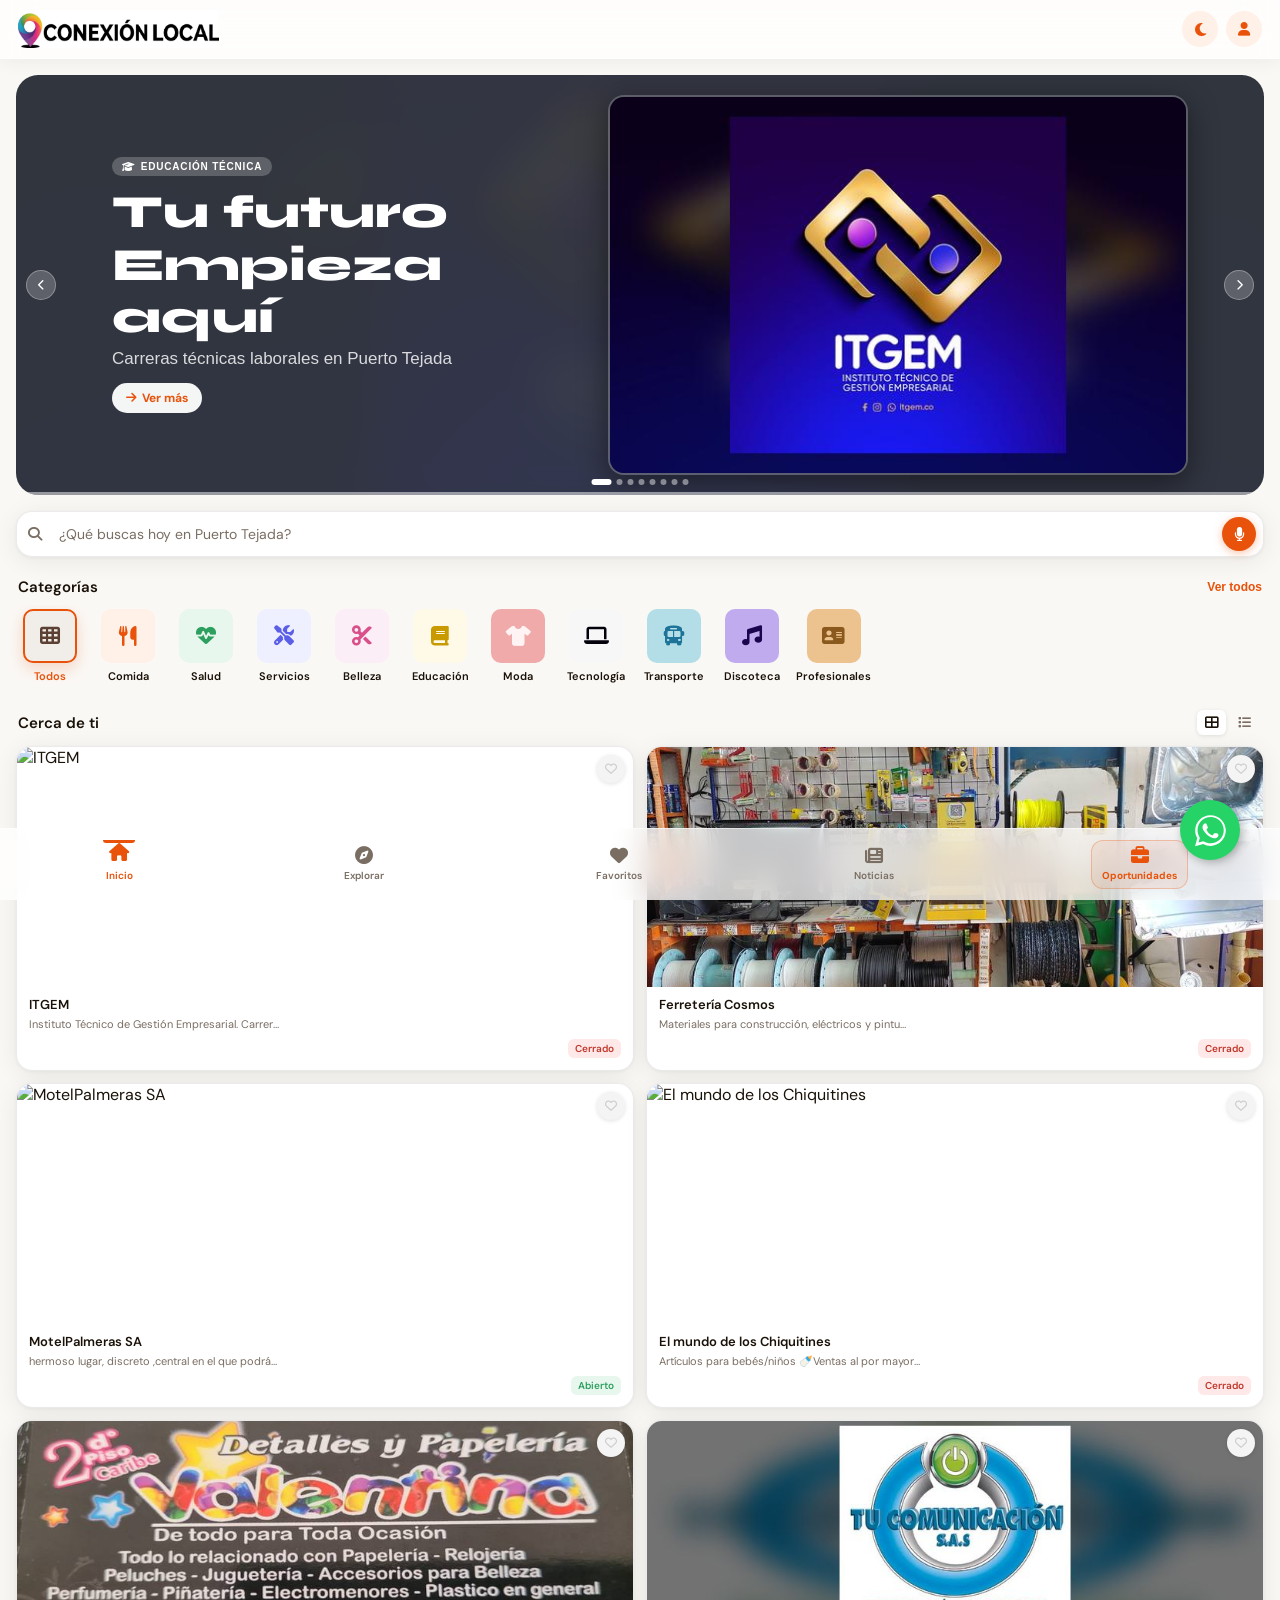
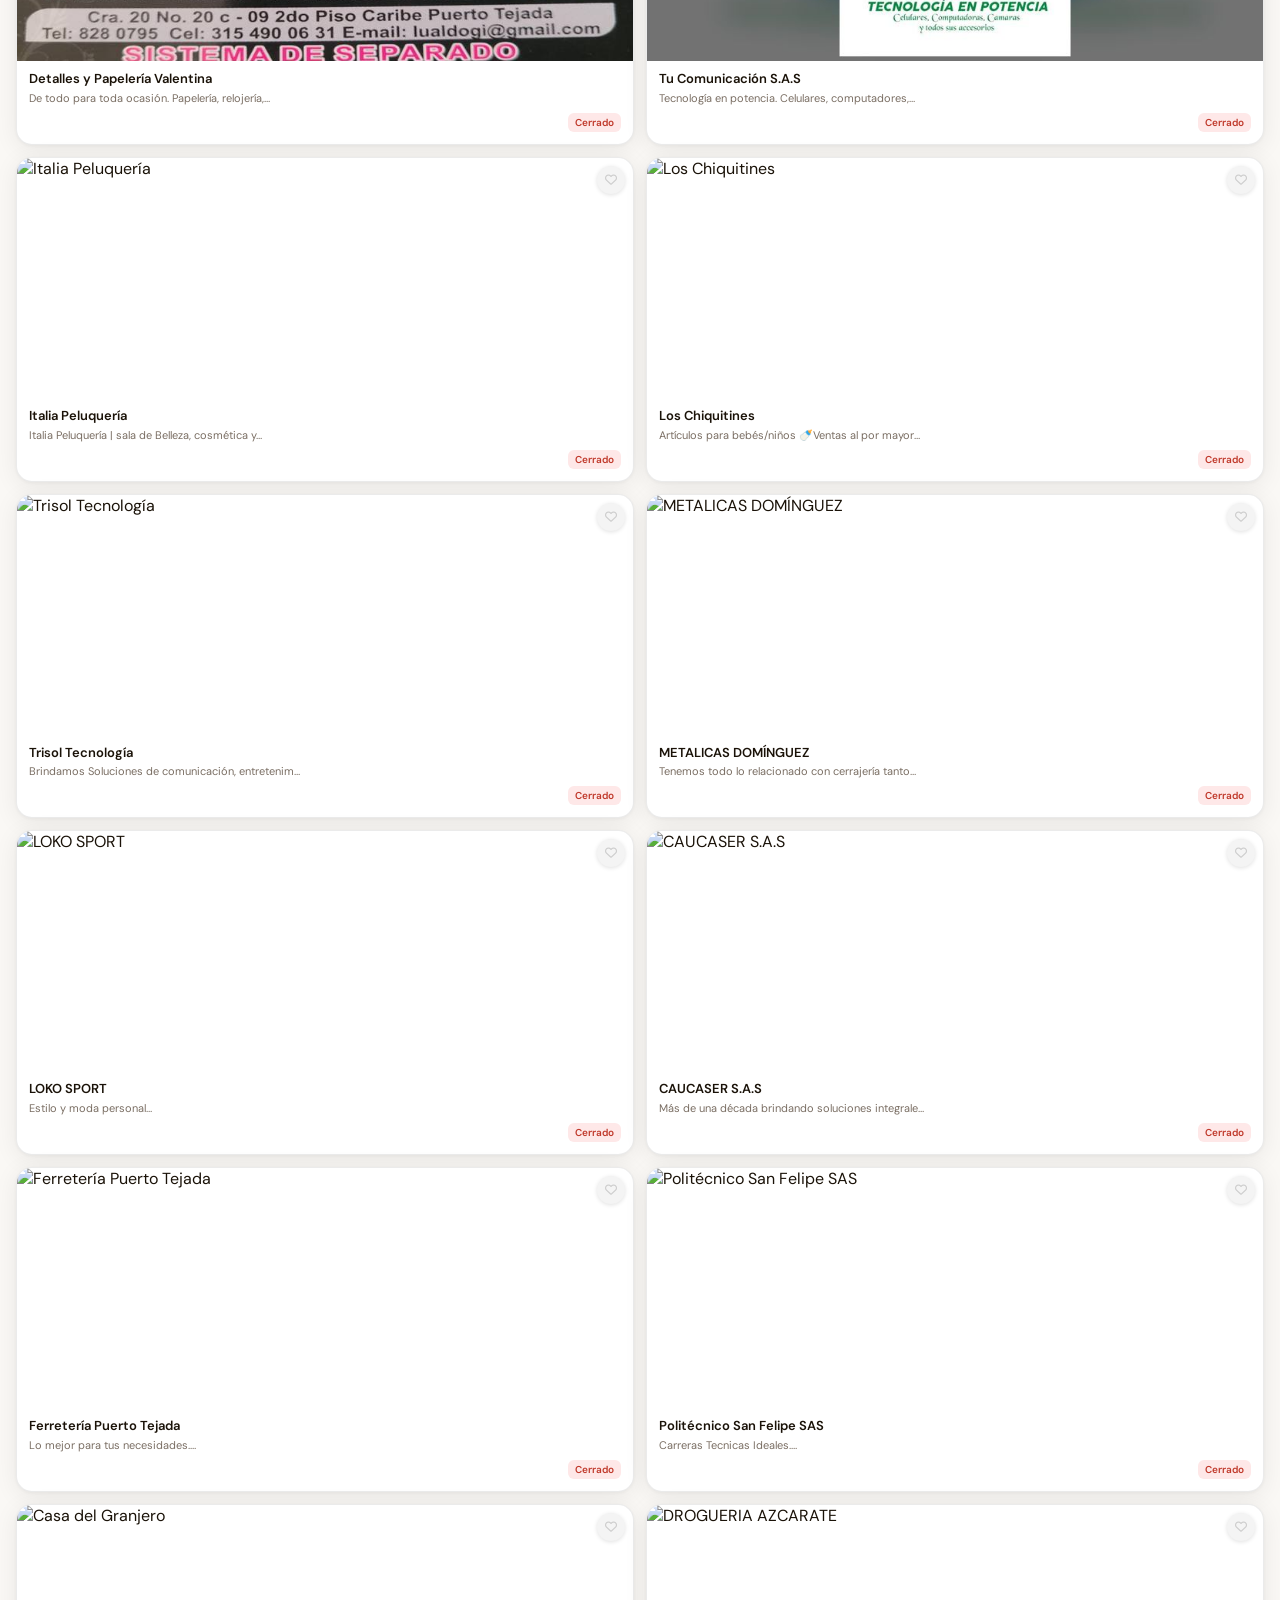
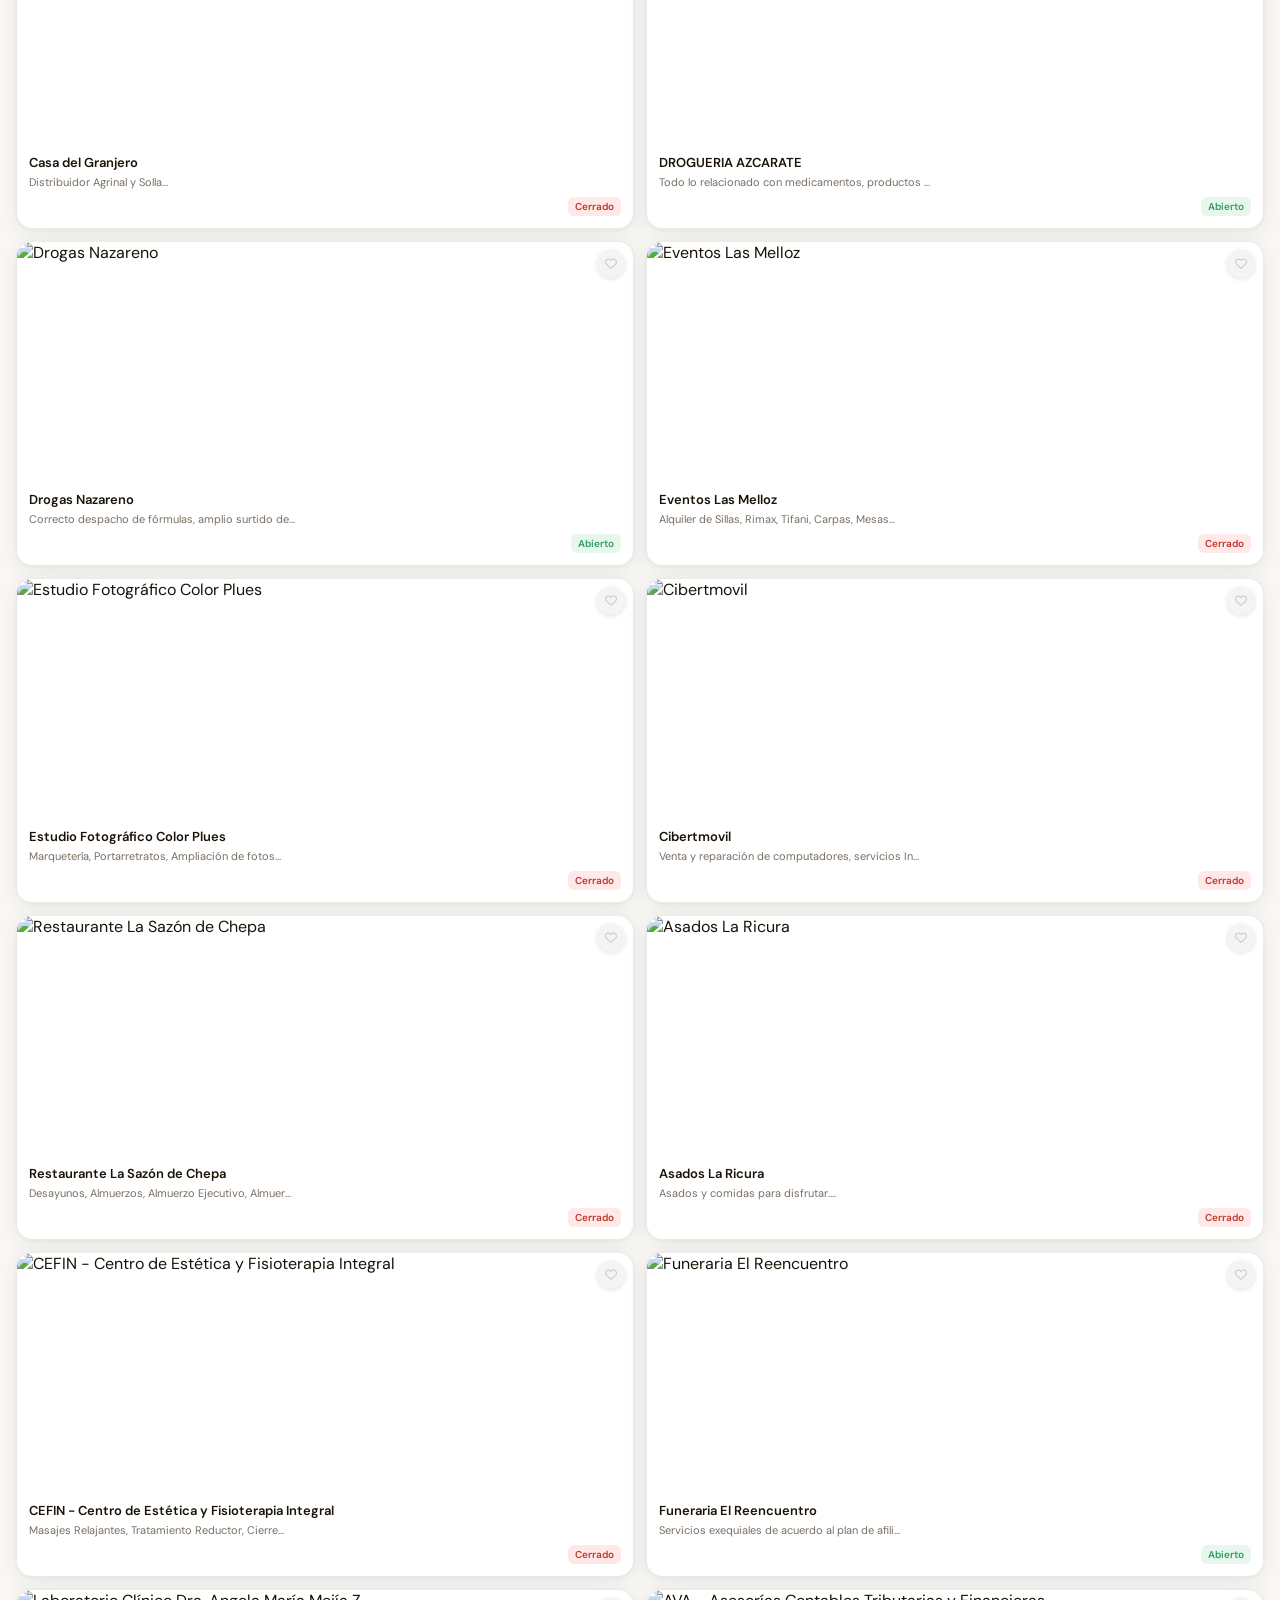
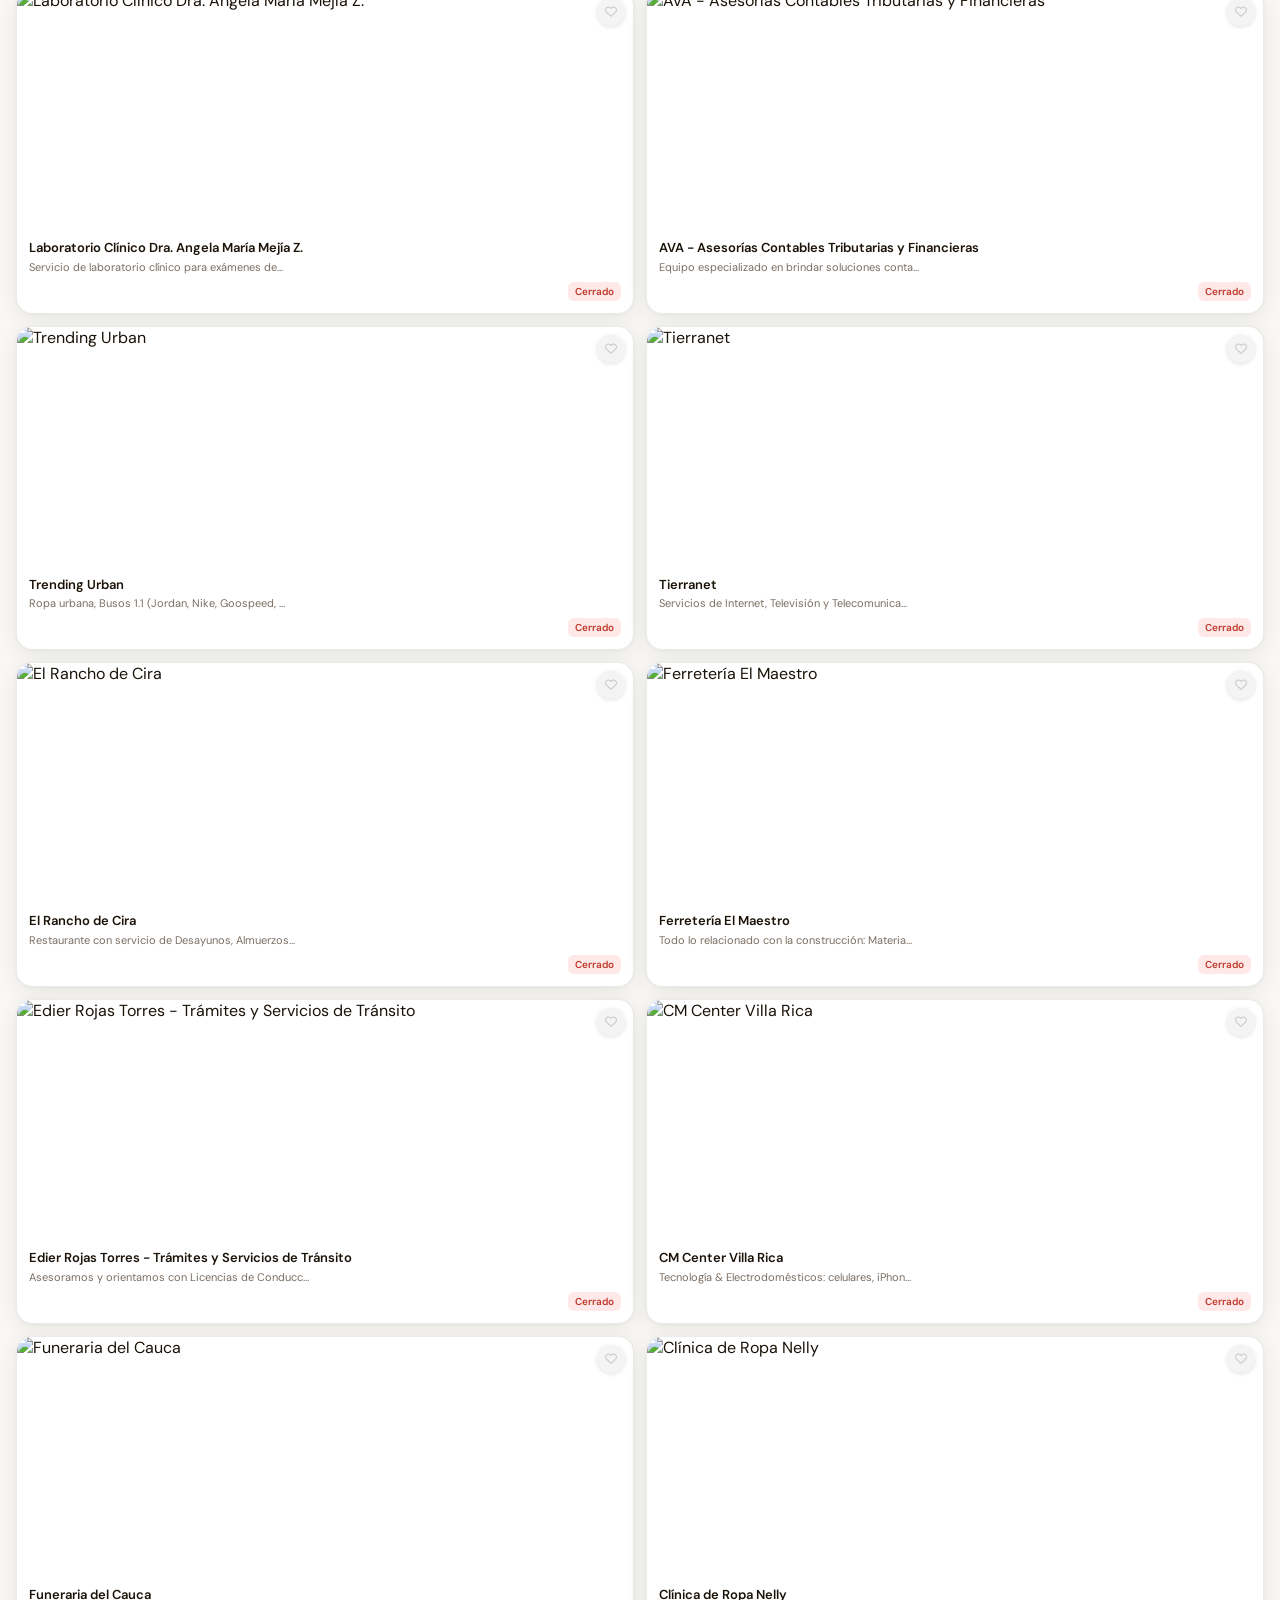
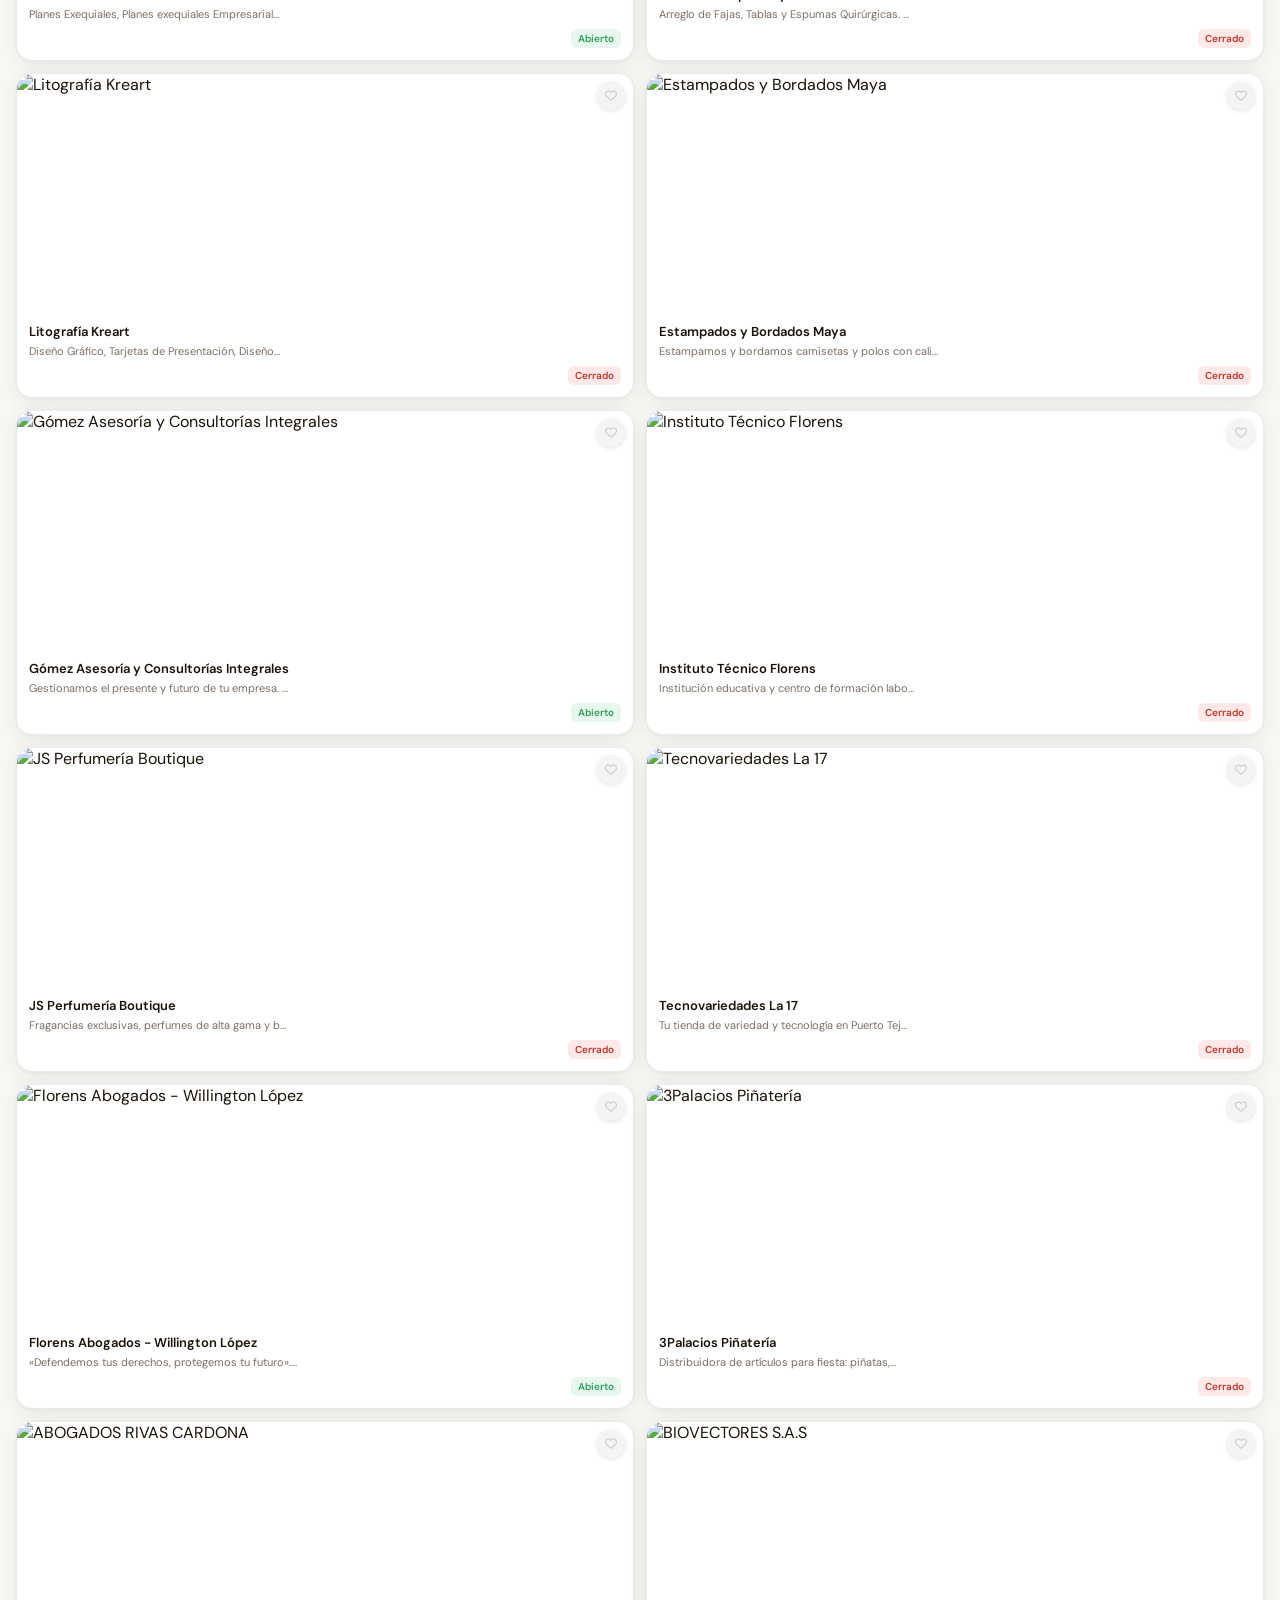
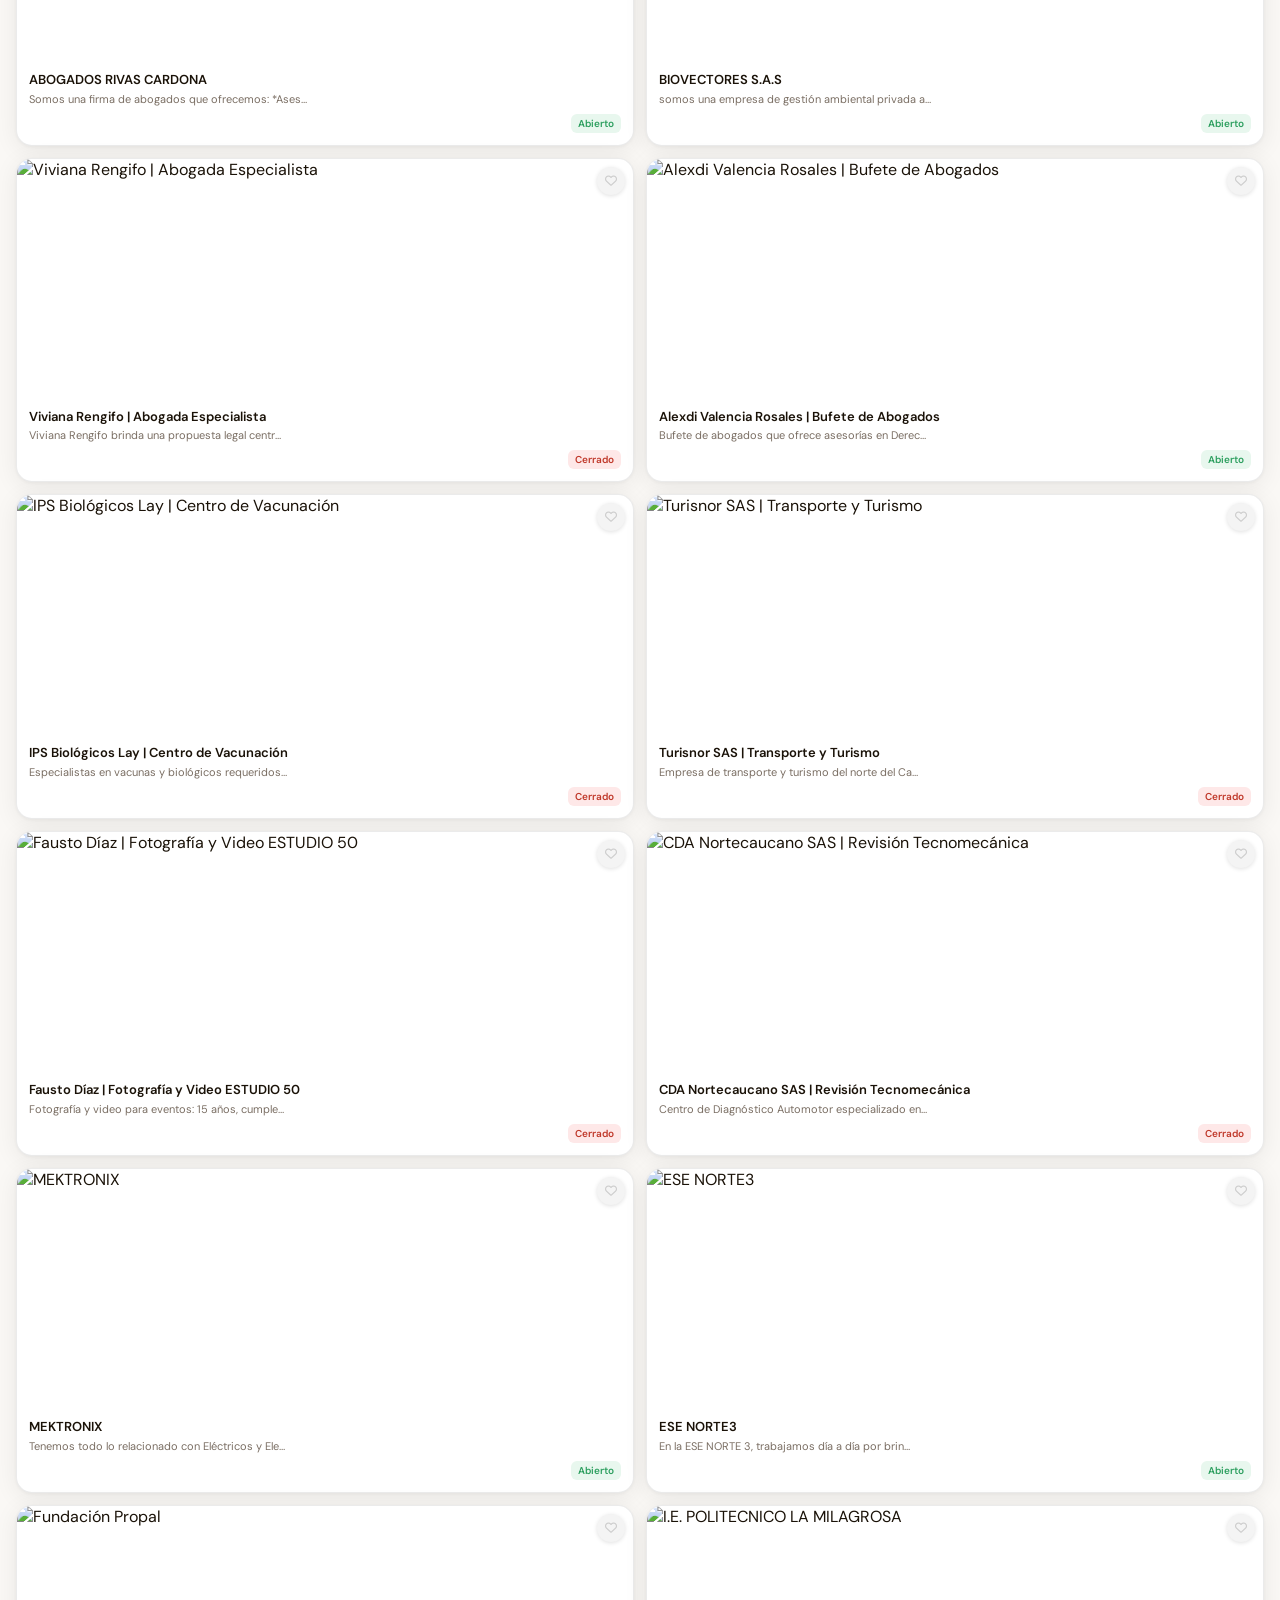
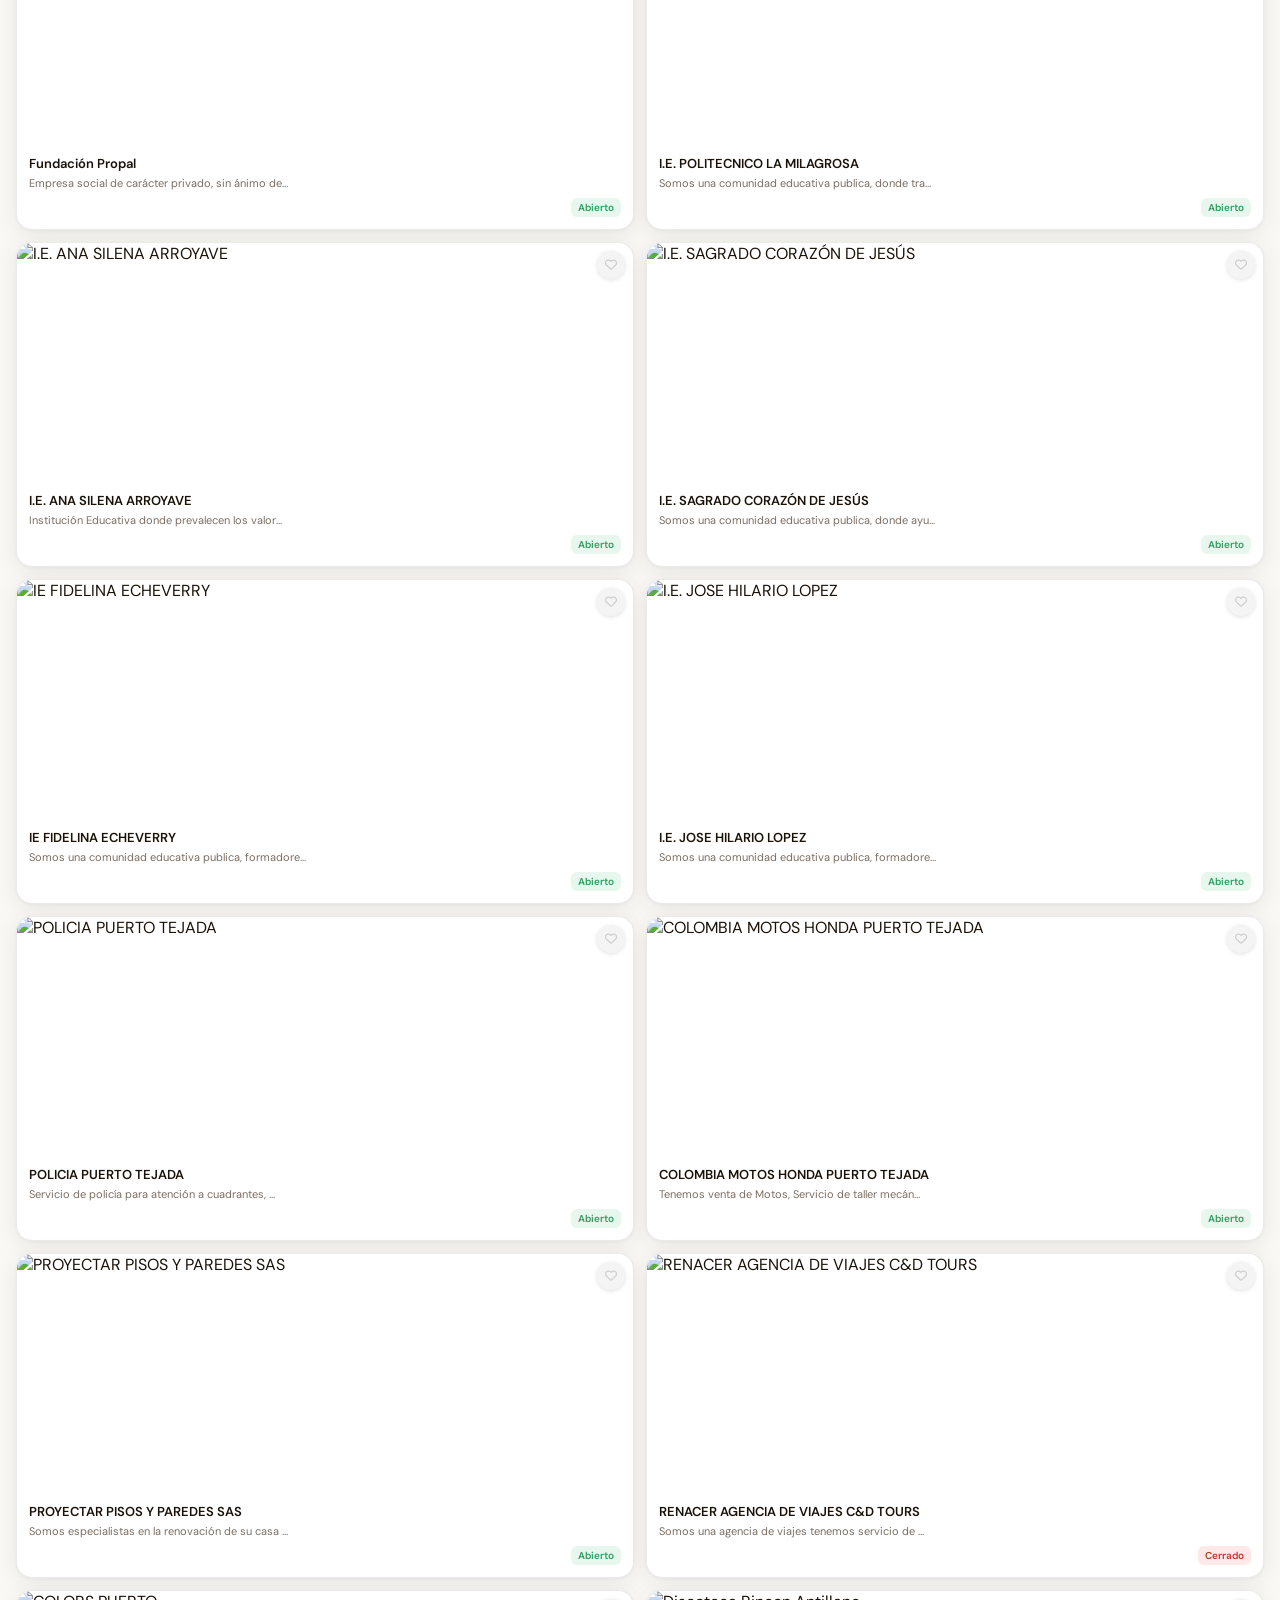
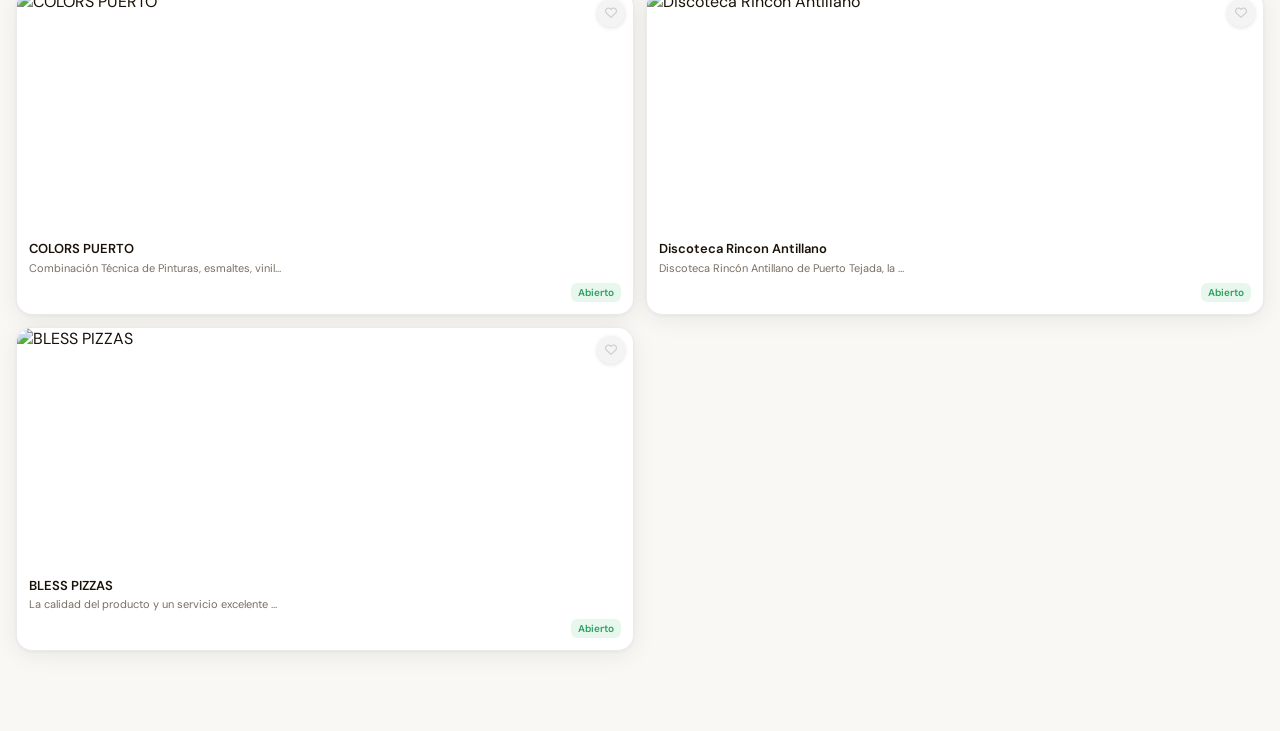
==== commit 741dcc6d: "Add files via upload" ====
--- a/index.html
+++ b/index.html
@@ -82,10 +82,12 @@
 
 window._fbSignInGoogle = async function() {
   try {
-    document.getElementById('googleBtn').classList.add('loading');
+    document.getElementById('googleBtn')?.classList.add('loading');
+    document.body.style.overflow = ''; // ← asegura que el popup pueda mostrarse
     await signInWithPopup(auth, gProvider);
   } catch(e) {
-    document.getElementById('googleBtn').classList.remove('loading');
+    document.getElementById('googleBtn')?.classList.remove('loading');
+    document.body.style.overflow = ''; // ← limpia también en error
     if (e.code !== 'auth/popup-closed-by-user')
       showToast('❌ Error al iniciar sesión');
   }
@@ -2499,14 +2501,24 @@
 }
 
 function softgateLogin() {
+  // 1. Ocultar el softgate
   hideSoftgate();
-  // Abre el panel de perfil para iniciar sesión con Google
-  openProfile();
-  // Intenta disparar el login directamente
+
+  // 2. Asegurar que el body NO tenga overflow hidden antes del popup
+  document.body.style.overflow = '';
+
+  // 3. NO abrir el panel de perfil — disparar Google directamente
   if (typeof window._fbSignInGoogle === 'function') {
-    setTimeout(() => window._fbSignInGoogle(), 300);
-  }
-}
+    // Pequeño delay para que el DOM se estabilice antes del popup
+    setTimeout(() => {
+      window._fbSignInGoogle();
+    }, 150);
+  } else {
+    // Fallback: abrir el panel de perfil si Firebase no está listo aún
+    openProfile();
+  }
+}
+
 
 function softgateSkip() {
   hideSoftgate();
